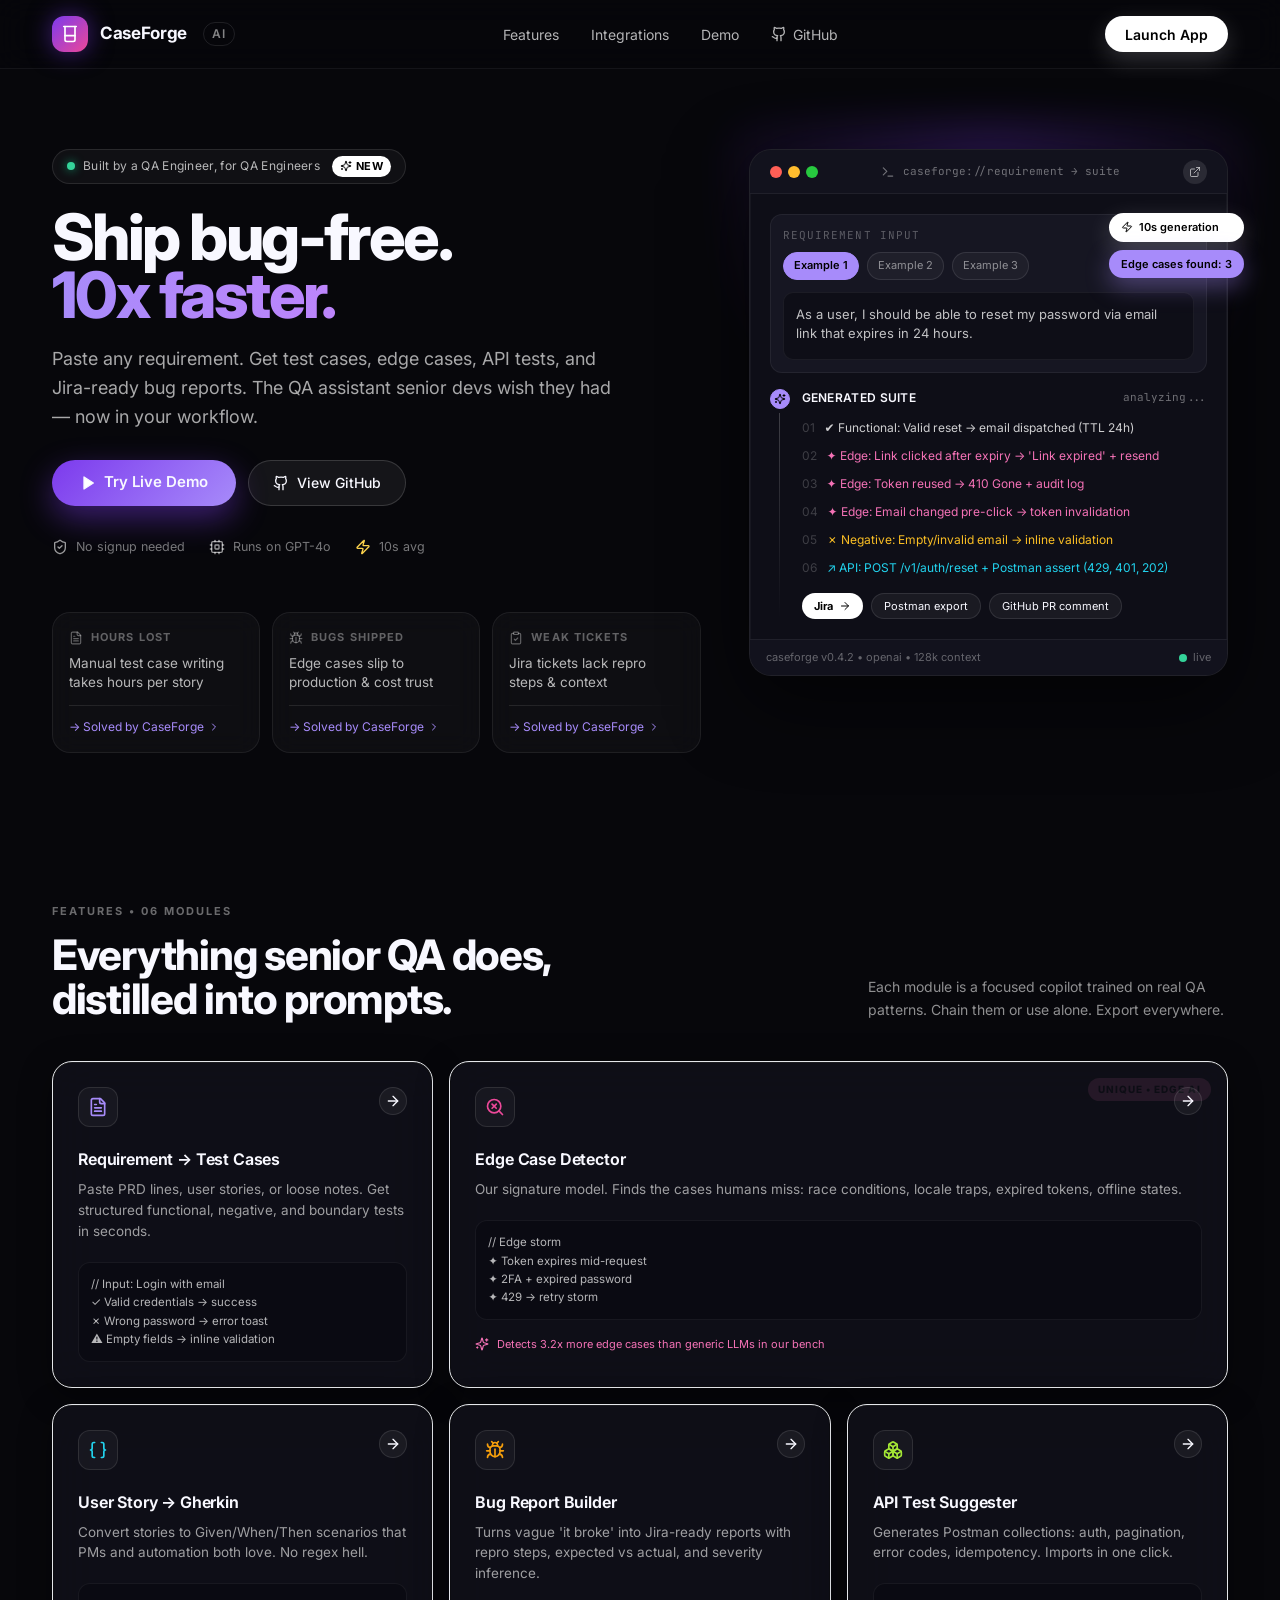
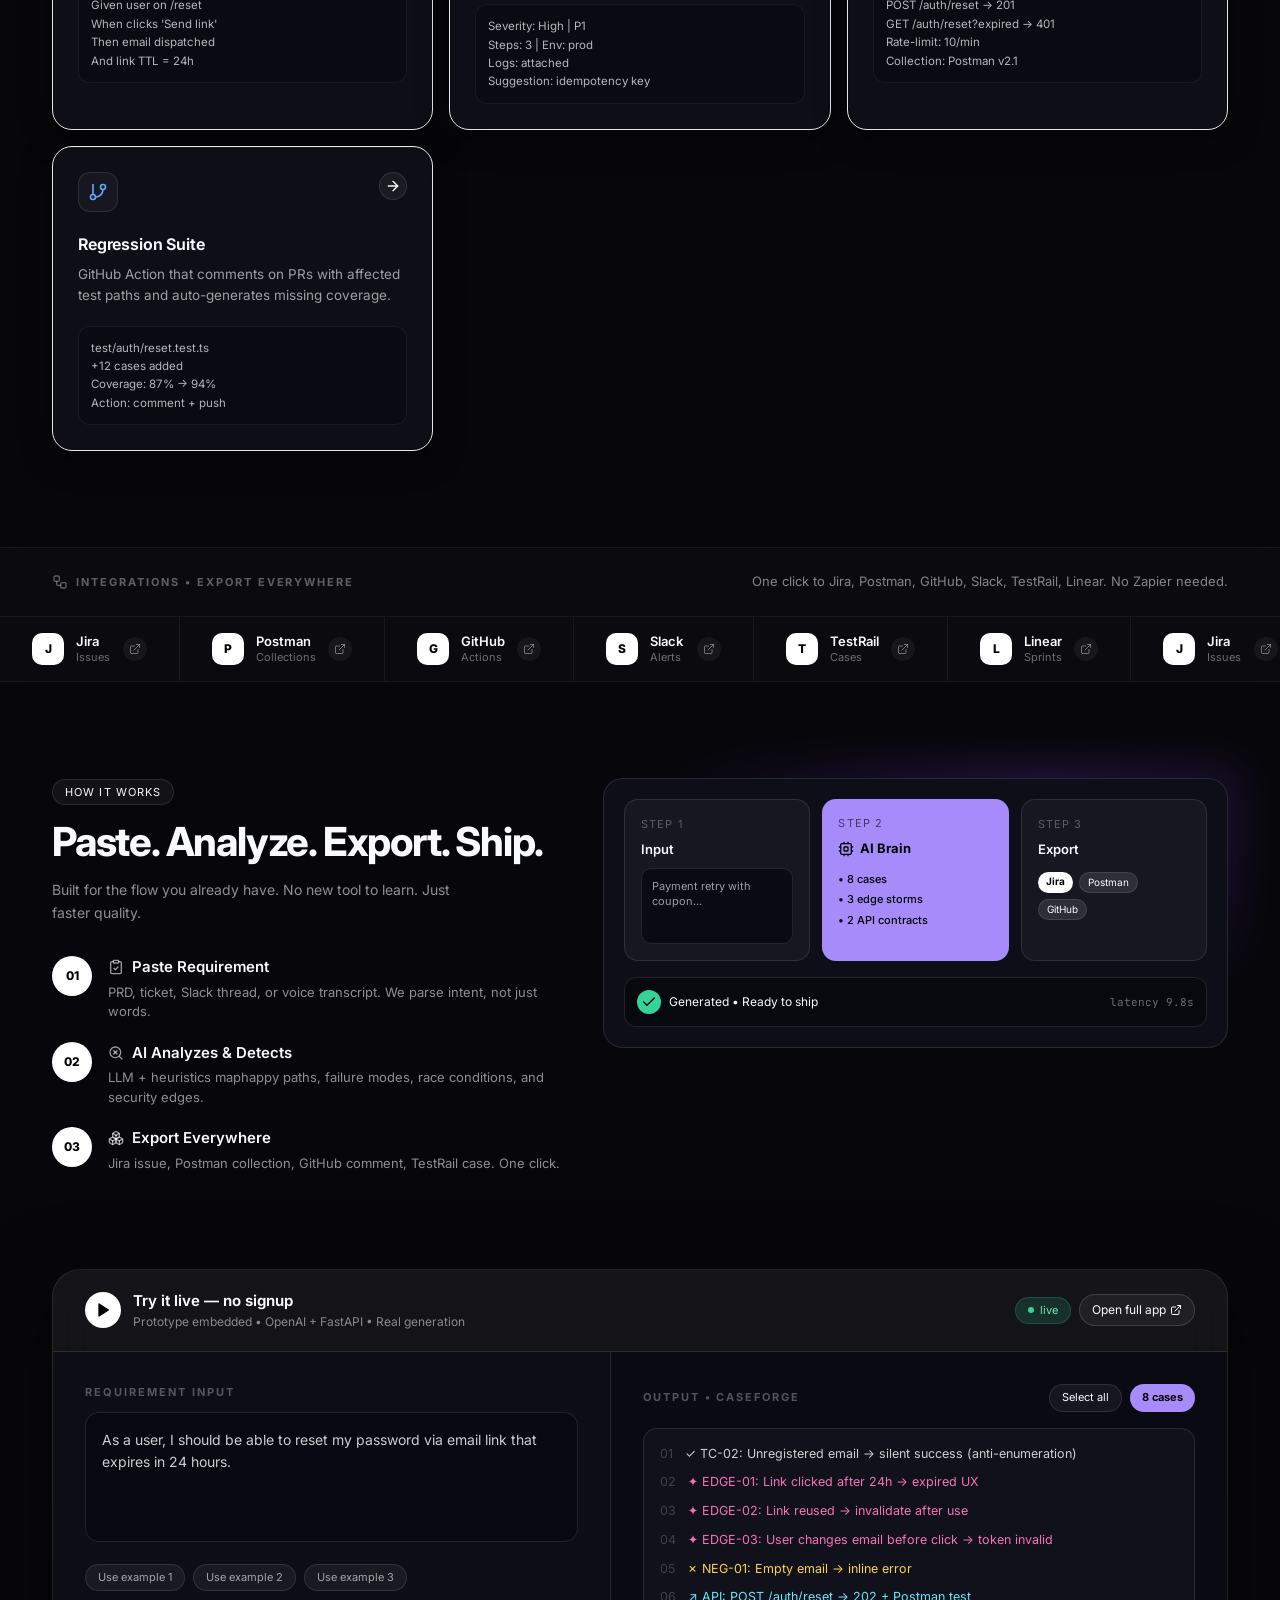
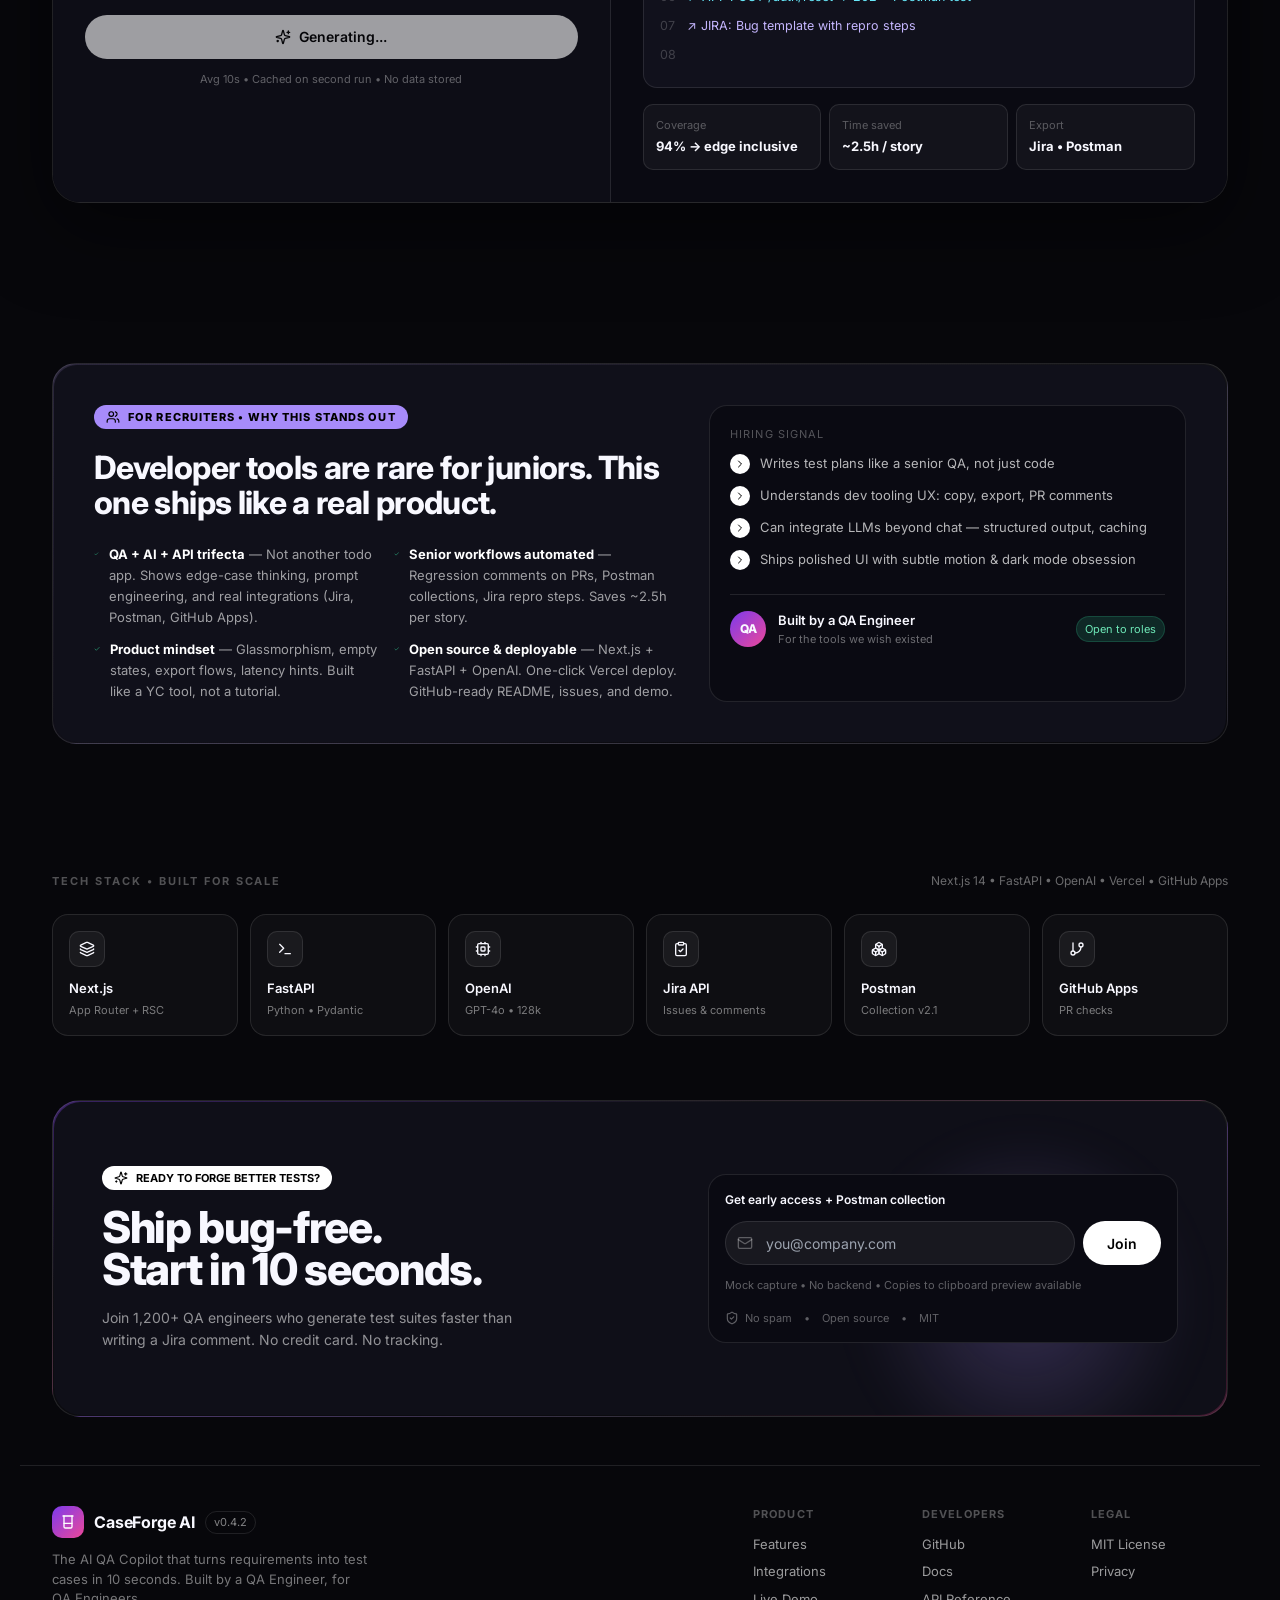
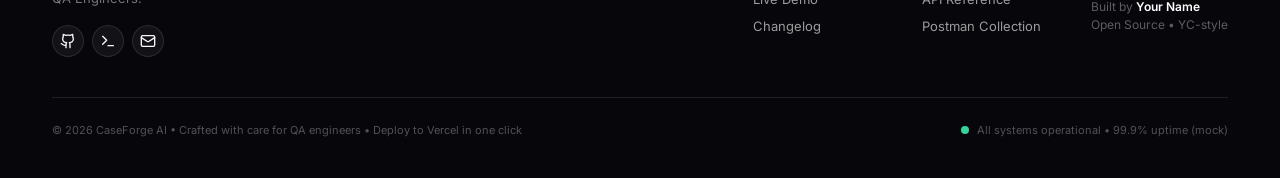
==== frontend/landing/index.html @ c3d3cfff "CaseForge AI - full stack working locally" ====
<!DOCTYPE html>
<!-- saved from url=(0261)https://cdn.fbsbx.com/v/t65.102178-21/870495762_1438756465108287_2094827616941645820_n.jpg/testforge-landing.html?_nc_ht=cdn.fbsbx.com&_nc_ohc=cMz0ONj7JEEQ7kNvwH9lwf7&sdl=0&ccb=14-4&oh=00_AQNnoa9O1Ln6zS4uLPph9Hv1QgAN4u36K01lztaHKHXzfA&oe=6B06C286&_nc_sid=4ee932 -->
<html lang="en">

<head>
  <meta http-equiv="Content-Type" content="text/html; charset=UTF-8">
  <style>
    body {
      transition: opacity ease-in 0.2s;
    }

    body[unresolved] {
      opacity: 0;
      display: block;
      overflow: hidden;
      position: relative;
    }
  </style>

  <meta name="viewport" content="width=device-width, initial-scale=1">
  <title>QA Engineer</title>
  <style>
    @import url("https://fonts.googleapis.com/css2?family=Inter:wght@300;400;500;600;700;800&family=JetBrains+Mono:wght@400;500;600&display=swap");

    *,
    :after,
    :before {
      --tw-border-spacing-x: 0;
      --tw-border-spacing-y: 0;
      --tw-translate-x: 0;
      --tw-translate-y: 0;
      --tw-rotate: 0;
      --tw-skew-x: 0;
      --tw-skew-y: 0;
      --tw-scale-x: 1;
      --tw-scale-y: 1;
      --tw-pan-x: ;
      --tw-pan-y: ;
      --tw-pinch-zoom: ;
      --tw-scroll-snap-strictness: proximity;
      --tw-gradient-from-position: ;
      --tw-gradient-via-position: ;
      --tw-gradient-to-position: ;
      --tw-ordinal: ;
      --tw-slashed-zero: ;
      --tw-numeric-figure: ;
      --tw-numeric-spacing: ;
      --tw-numeric-fraction: ;
      --tw-ring-inset: ;
      --tw-ring-offset-width: 0px;
      --tw-ring-offset-color: #fff;
      --tw-ring-color: rgba(59, 130, 246, .5);
      --tw-ring-offset-shadow: 0 0 #0000;
      --tw-ring-shadow: 0 0 #0000;
      --tw-shadow: 0 0 #0000;
      --tw-shadow-colored: 0 0 #0000;
      --tw-blur: ;
      --tw-brightness: ;
      --tw-contrast: ;
      --tw-grayscale: ;
      --tw-hue-rotate: ;
      --tw-invert: ;
      --tw-saturate: ;
      --tw-sepia: ;
      --tw-drop-shadow: ;
      --tw-backdrop-blur: ;
      --tw-backdrop-brightness: ;
      --tw-backdrop-contrast: ;
      --tw-backdrop-grayscale: ;
      --tw-backdrop-hue-rotate: ;
      --tw-backdrop-invert: ;
      --tw-backdrop-opacity: ;
      --tw-backdrop-saturate: ;
      --tw-backdrop-sepia: ;
      --tw-contain-size: ;
      --tw-contain-layout: ;
      --tw-contain-paint: ;
      --tw-contain-style:
    }

    ::backdrop {
      --tw-border-spacing-x: 0;
      --tw-border-spacing-y: 0;
      --tw-translate-x: 0;
      --tw-translate-y: 0;
      --tw-rotate: 0;
      --tw-skew-x: 0;
      --tw-skew-y: 0;
      --tw-scale-x: 1;
      --tw-scale-y: 1;
      --tw-pan-x: ;
      --tw-pan-y: ;
      --tw-pinch-zoom: ;
      --tw-scroll-snap-strictness: proximity;
      --tw-gradient-from-position: ;
      --tw-gradient-via-position: ;
      --tw-gradient-to-position: ;
      --tw-ordinal: ;
      --tw-slashed-zero: ;
      --tw-numeric-figure: ;
      --tw-numeric-spacing: ;
      --tw-numeric-fraction: ;
      --tw-ring-inset: ;
      --tw-ring-offset-width: 0px;
      --tw-ring-offset-color: #fff;
      --tw-ring-color: rgba(59, 130, 246, .5);
      --tw-ring-offset-shadow: 0 0 #0000;
      --tw-ring-shadow: 0 0 #0000;
      --tw-shadow: 0 0 #0000;
      --tw-shadow-colored: 0 0 #0000;
      --tw-blur: ;
      --tw-brightness: ;
      --tw-contrast: ;
      --tw-grayscale: ;
      --tw-hue-rotate: ;
      --tw-invert: ;
      --tw-saturate: ;
      --tw-sepia: ;
      --tw-drop-shadow: ;
      --tw-backdrop-blur: ;
      --tw-backdrop-brightness: ;
      --tw-backdrop-contrast: ;
      --tw-backdrop-grayscale: ;
      --tw-backdrop-hue-rotate: ;
      --tw-backdrop-invert: ;
      --tw-backdrop-opacity: ;
      --tw-backdrop-saturate: ;
      --tw-backdrop-sepia: ;
      --tw-contain-size: ;
      --tw-contain-layout: ;
      --tw-contain-paint: ;
      --tw-contain-style:
    }

    /*! tailwindcss v3.4.18 | MIT License | https://tailwindcss.com*/
    *,
    :after,
    :before {
      box-sizing: border-box;
      border: 0 solid #e5e7eb
    }

    :after,
    :before {
      --tw-content: ""
    }

    :host,
    html {
      line-height: 1.5;
      -webkit-text-size-adjust: 100%;
      -moz-tab-size: 4;
      -o-tab-size: 4;
      tab-size: 4;
      font-family: ui-sans-serif, system-ui, sans-serif, Apple Color Emoji, Segoe UI Emoji, Segoe UI Symbol, Noto Color Emoji;
      font-feature-settings: normal;
      font-variation-settings: normal;
      -webkit-tap-highlight-color: transparent
    }

    body {
      margin: 0;
      line-height: inherit
    }

    hr {
      height: 0;
      color: inherit;
      border-top-width: 1px
    }

    abbr:where([title]) {
      -webkit-text-decoration: underline dotted;
      text-decoration: underline dotted
    }

    h1,
    h2,
    h3,
    h4,
    h5,
    h6 {
      font-size: inherit;
      font-weight: inherit
    }

    a {
      color: inherit;
      text-decoration: inherit
    }

    b,
    strong {
      font-weight: bolder
    }

    code,
    kbd,
    pre,
    samp {
      font-family: ui-monospace, SFMono-Regular, Menlo, Monaco, Consolas, Liberation Mono, Courier New, monospace;
      font-feature-settings: normal;
      font-variation-settings: normal;
      font-size: 1em
    }

    small {
      font-size: 80%
    }

    sub,
    sup {
      font-size: 75%;
      line-height: 0;
      position: relative;
      vertical-align: baseline
    }

    sub {
      bottom: -.25em
    }

    sup {
      top: -.5em
    }

    table {
      text-indent: 0;
      border-color: inherit;
      border-collapse: collapse
    }

    button,
    input,
    optgroup,
    select,
    textarea {
      font-family: inherit;
      font-feature-settings: inherit;
      font-variation-settings: inherit;
      font-size: 100%;
      font-weight: inherit;
      line-height: inherit;
      letter-spacing: inherit;
      color: inherit;
      margin: 0;
      padding: 0
    }

    button,
    select {
      text-transform: none
    }

    button,
    input:where([type=button]),
    input:where([type=reset]),
    input:where([type=submit]) {
      -webkit-appearance: button;
      background-color: transparent;
      background-image: none
    }

    :-moz-focusring {
      outline: auto
    }

    :-moz-ui-invalid {
      box-shadow: none
    }

    progress {
      vertical-align: baseline
    }

    ::-webkit-inner-spin-button,
    ::-webkit-outer-spin-button {
      height: auto
    }

    [type=search] {
      -webkit-appearance: textfield;
      outline-offset: -2px
    }

    ::-webkit-search-decoration {
      -webkit-appearance: none
    }

    ::-webkit-file-upload-button {
      -webkit-appearance: button;
      font: inherit
    }

    summary {
      display: list-item
    }

    blockquote,
    dd,
    dl,
    figure,
    h1,
    h2,
    h3,
    h4,
    h5,
    h6,
    hr,
    p,
    pre {
      margin: 0
    }

    fieldset {
      margin: 0
    }

    fieldset,
    legend {
      padding: 0
    }

    menu,
    ol,
    ul {
      list-style: none;
      margin: 0;
      padding: 0
    }

    dialog {
      padding: 0
    }

    textarea {
      resize: vertical
    }

    input::-moz-placeholder,
    textarea::-moz-placeholder {
      opacity: 1;
      color: #9ca3af
    }

    input::placeholder,
    textarea::placeholder {
      opacity: 1;
      color: #9ca3af
    }

    [role=button],
    button {
      cursor: pointer
    }

    :disabled {
      cursor: default
    }

    audio,
    canvas,
    embed,
    iframe,
    img,
    object,
    svg,
    video {
      display: block;
      vertical-align: middle
    }

    img,
    video {
      max-width: 100%;
      height: auto
    }

    [hidden]:where(:not([hidden=until-found])) {
      display: none
    }

    .pointer-events-none {
      pointer-events: none
    }

    .fixed {
      position: fixed
    }

    .absolute {
      position: absolute
    }

    .relative {
      position: relative
    }

    .sticky {
      position: sticky
    }

    .-inset-4 {
      inset: -1rem
    }

    .-inset-6 {
      inset: -1.5rem
    }

    .inset-0 {
      inset: 0
    }

    .-right-4 {
      right: -1rem
    }

    .left-1\/2 {
      left: 50%
    }

    .left-3 {
      left: .75rem
    }

    .right-0 {
      right: 0
    }

    .right-4 {
      right: 1rem
    }

    .top-0 {
      top: 0
    }

    .top-1\/2 {
      top: 50%
    }

    .top-16 {
      top: 4rem
    }

    .top-4 {
      top: 1rem
    }

    .top-\[-200px\] {
      top: -200px
    }

    .-z-10 {
      z-index: -10
    }

    .z-50 {
      z-index: 50
    }

    .mx-auto {
      margin-left: auto;
      margin-right: auto
    }

    .ml-1 {
      margin-left: .25rem
    }

    .ml-auto {
      margin-left: auto
    }

    .mt-0\.5 {
      margin-top: .125rem
    }

    .mt-1 {
      margin-top: .25rem
    }

    .mt-10 {
      margin-top: 2.5rem
    }

    .mt-14 {
      margin-top: 3.5rem
    }

    .mt-2 {
      margin-top: .5rem
    }

    .mt-3 {
      margin-top: .75rem
    }

    .mt-4 {
      margin-top: 1rem
    }

    .mt-5 {
      margin-top: 1.25rem
    }

    .mt-6 {
      margin-top: 1.5rem
    }

    .mt-7 {
      margin-top: 1.75rem
    }

    .mt-8 {
      margin-top: 2rem
    }

    .block {
      display: block
    }

    .inline {
      display: inline
    }

    .flex {
      display: flex
    }

    .inline-flex {
      display: inline-flex
    }

    .grid {
      display: grid
    }

    .hidden {
      display: none
    }

    .h-1\.5 {
      height: .375rem
    }

    .h-10 {
      height: 2.5rem
    }

    .h-11 {
      height: 2.75rem
    }

    .h-2 {
      height: .5rem
    }

    .h-3 {
      height: .75rem
    }

    .h-3\.5 {
      height: .875rem
    }

    .h-4 {
      height: 1rem
    }

    .h-5 {
      height: 1.25rem
    }

    .h-6 {
      height: 1.5rem
    }

    .h-7 {
      height: 1.75rem
    }

    .h-8 {
      height: 2rem
    }

    .h-9 {
      height: 2.25rem
    }

    .h-\[1px\] {
      height: 1px
    }

    .h-\[36px\] {
      height: 36px
    }

    .h-\[400px\] {
      height: 400px
    }

    .h-\[44px\] {
      height: 44px
    }

    .h-\[46px\] {
      height: 46px
    }

    .h-\[68px\] {
      height: 68px
    }

    .h-\[720px\] {
      height: 720px
    }

    .h-\[76px\] {
      height: 76px
    }

    .h-full {
      height: 100%
    }

    .min-h-\[130px\] {
      min-height: 130px
    }

    .min-h-\[260px\] {
      min-height: 260px
    }

    .min-h-\[68px\] {
      min-height: 68px
    }

    .min-h-screen {
      min-height: 100vh
    }

    .w-1\.5 {
      width: .375rem
    }

    .w-10 {
      width: 2.5rem
    }

    .w-2 {
      width: .5rem
    }

    .w-3 {
      width: .75rem
    }

    .w-3\.5 {
      width: .875rem
    }

    .w-4 {
      width: 1rem
    }

    .w-5 {
      width: 1.25rem
    }

    .w-6 {
      width: 1.5rem
    }

    .w-7 {
      width: 1.75rem
    }

    .w-8 {
      width: 2rem
    }

    .w-9 {
      width: 2.25rem
    }

    .w-\[1200px\] {
      width: 1200px
    }

    .w-\[1px\] {
      width: 1px
    }

    .w-\[400px\] {
      width: 400px
    }

    .w-full {
      width: 100%
    }

    .w-max {
      width: -moz-max-content;
      width: max-content
    }

    .min-w-\[180px\] {
      min-width: 180px
    }

    .max-w-\[1240px\] {
      max-width: 1240px
    }

    .max-w-\[320px\] {
      max-width: 320px
    }

    .max-w-\[360px\] {
      max-width: 360px
    }

    .max-w-\[420px\] {
      max-width: 420px
    }

    .max-w-\[560px\] {
      max-width: 560px
    }

    .flex-1 {
      flex: 1 1 0%
    }

    .shrink-0 {
      flex-shrink: 0
    }

    .-translate-x-1\/2 {
      --tw-translate-x: -50%
    }

    .-translate-x-1\/2,
    .-translate-y-1\/2 {
      transform: translate(var(--tw-translate-x), var(--tw-translate-y)) rotate(var(--tw-rotate)) skewX(var(--tw-skew-x)) skewY(var(--tw-skew-y)) scaleX(var(--tw-scale-x)) scaleY(var(--tw-scale-y))
    }

    .-translate-y-1\/2 {
      --tw-translate-y: -50%
    }

    .translate-x-0 {
      --tw-translate-x: 0px
    }

    .translate-x-0,
    .translate-x-2 {
      transform: translate(var(--tw-translate-x), var(--tw-translate-y)) rotate(var(--tw-rotate)) skewX(var(--tw-skew-x)) skewY(var(--tw-skew-y)) scaleX(var(--tw-scale-x)) scaleY(var(--tw-scale-y))
    }

    .translate-x-2 {
      --tw-translate-x: 0.5rem
    }

    .transform {
      transform: translate(var(--tw-translate-x), var(--tw-translate-y)) rotate(var(--tw-rotate)) skewX(var(--tw-skew-x)) skewY(var(--tw-skew-y)) scaleX(var(--tw-scale-x)) scaleY(var(--tw-scale-y))
    }

    .animate-\[fadeIn_0\.3s_ease\] {
      animation: fadeIn .3s ease
    }

    .animate-\[marquee_26s_linear_infinite\] {
      animation: marquee 26s linear infinite
    }

    @keyframes pulse {
      50% {
        opacity: .5
      }
    }

    .animate-pulse {
      animation: pulse 2s cubic-bezier(.4, 0, .6, 1) infinite
    }

    @keyframes spin {
      to {
        transform: rotate(1turn)
      }
    }

    .animate-spin {
      animation: spin 1s linear infinite
    }

    .resize-none {
      resize: none
    }

    .grid-cols-2 {
      grid-template-columns: repeat(2, minmax(0, 1fr))
    }

    .grid-cols-3 {
      grid-template-columns: repeat(3, minmax(0, 1fr))
    }

    .grid-cols-\[20px_1fr\] {
      grid-template-columns: 20px 1fr
    }

    .flex-col {
      flex-direction: column
    }

    .flex-wrap {
      flex-wrap: wrap
    }

    .place-items-center {
      place-items: center
    }

    .items-start {
      align-items: flex-start
    }

    .items-end {
      align-items: flex-end
    }

    .items-center {
      align-items: center
    }

    .justify-center {
      justify-content: center
    }

    .justify-between {
      justify-content: space-between
    }

    .gap-0 {
      gap: 0
    }

    .gap-1 {
      gap: .25rem
    }

    .gap-1\.5 {
      gap: .375rem
    }

    .gap-10 {
      gap: 2.5rem
    }

    .gap-2 {
      gap: .5rem
    }

    .gap-2\.5 {
      gap: .625rem
    }

    .gap-3 {
      gap: .75rem
    }

    .gap-4 {
      gap: 1rem
    }

    .gap-6 {
      gap: 1.5rem
    }

    .gap-8 {
      gap: 2rem
    }

    .space-y-1>:not([hidden])~:not([hidden]) {
      --tw-space-y-reverse: 0;
      margin-top: calc(.25rem*(1 - var(--tw-space-y-reverse)));
      margin-bottom: calc(.25rem*var(--tw-space-y-reverse))
    }

    .space-y-2>:not([hidden])~:not([hidden]) {
      --tw-space-y-reverse: 0;
      margin-top: calc(.5rem*(1 - var(--tw-space-y-reverse)));
      margin-bottom: calc(.5rem*var(--tw-space-y-reverse))
    }

    .space-y-2\.5>:not([hidden])~:not([hidden]) {
      --tw-space-y-reverse: 0;
      margin-top: calc(.625rem*(1 - var(--tw-space-y-reverse)));
      margin-bottom: calc(.625rem*var(--tw-space-y-reverse))
    }

    .space-y-3>:not([hidden])~:not([hidden]) {
      --tw-space-y-reverse: 0;
      margin-top: calc(.75rem*(1 - var(--tw-space-y-reverse)));
      margin-bottom: calc(.75rem*var(--tw-space-y-reverse))
    }

    .space-y-5>:not([hidden])~:not([hidden]) {
      --tw-space-y-reverse: 0;
      margin-top: calc(1.25rem*(1 - var(--tw-space-y-reverse)));
      margin-bottom: calc(1.25rem*var(--tw-space-y-reverse))
    }

    .overflow-hidden {
      overflow: hidden
    }

    .overflow-x-clip {
      overflow-x: clip
    }

    .truncate {
      overflow: hidden;
      text-overflow: ellipsis;
      white-space: nowrap
    }

    .rounded-\[10px\] {
      border-radius: 10px
    }

    .rounded-\[12px\] {
      border-radius: 12px
    }

    .rounded-\[14px\] {
      border-radius: 14px
    }

    .rounded-\[16px\] {
      border-radius: 16px
    }

    .rounded-\[18px\] {
      border-radius: 18px
    }

    .rounded-\[19px\] {
      border-radius: 19px
    }

    .rounded-\[20px\] {
      border-radius: 20px
    }

    .rounded-\[22px\] {
      border-radius: 22px
    }

    .rounded-\[23px\] {
      border-radius: 23px
    }

    .rounded-\[24px\] {
      border-radius: 24px
    }

    .rounded-\[27px\] {
      border-radius: 27px
    }

    .rounded-\[28px\] {
      border-radius: 28px
    }

    .rounded-full {
      border-radius: 9999px
    }

    .rounded-xl {
      border-radius: .75rem
    }

    .border {
      border-width: 1px
    }

    .border-y {
      border-top-width: 1px
    }

    .border-b,
    .border-y {
      border-bottom-width: 1px
    }

    .border-r {
      border-right-width: 1px
    }

    .border-t {
      border-top-width: 1px
    }

    .border-\[\#a78bfa\] {
      --tw-border-opacity: 1;
      border-color: rgb(167 139 250/var(--tw-border-opacity, 1))
    }

    .border-\[rgba\(255\2c 255\2c 255\2c 0\.06\)\] {
      border-color: hsla(0, 0%, 100%, .06)
    }

    .border-emerald-400 {
      --tw-border-opacity: 1;
      border-color: rgb(52 211 153/var(--tw-border-opacity, 1))
    }

    .border-emerald-400\/20 {
      border-color: rgba(52, 211, 153, .2)
    }

    .border-white\/10 {
      border-color: hsla(0, 0%, 100%, .1)
    }

    .border-white\/15 {
      border-color: hsla(0, 0%, 100%, .15)
    }

    .border-white\/\[0\.06\] {
      border-color: hsla(0, 0%, 100%, .06)
    }

    .border-white\/\[0\.07\] {
      border-color: hsla(0, 0%, 100%, .07)
    }

    .border-white\/\[0\.08\] {
      border-color: hsla(0, 0%, 100%, .08)
    }

    .bg-\[\#08080f\] {
      --tw-bg-opacity: 1;
      background-color: rgb(8 8 15/var(--tw-bg-opacity, 1))
    }

    .bg-\[\#080810\] {
      --tw-bg-opacity: 1;
      background-color: rgb(8 8 16/var(--tw-bg-opacity, 1))
    }

    .bg-\[\#0a0a12\] {
      --tw-bg-opacity: 1;
      background-color: rgb(10 10 18/var(--tw-bg-opacity, 1))
    }

    .bg-\[\#0b0b12\] {
      --tw-bg-opacity: 1;
      background-color: rgb(11 11 18/var(--tw-bg-opacity, 1))
    }

    .bg-\[\#0d0d16\] {
      --tw-bg-opacity: 1;
      background-color: rgb(13 13 22/var(--tw-bg-opacity, 1))
    }

    .bg-\[\#0e0e17\] {
      --tw-bg-opacity: 1;
      background-color: rgb(14 14 23/var(--tw-bg-opacity, 1))
    }

    .bg-\[\#0e0e18\] {
      --tw-bg-opacity: 1;
      background-color: rgb(14 14 24/var(--tw-bg-opacity, 1))
    }

    .bg-\[\#0f0f18\] {
      --tw-bg-opacity: 1;
      background-color: rgb(15 15 24/var(--tw-bg-opacity, 1))
    }

    .bg-\[\#0f0f18\]\/90 {
      background-color: rgba(15, 15, 24, .9)
    }

    .bg-\[\#10101a\] {
      --tw-bg-opacity: 1;
      background-color: rgb(16 16 26/var(--tw-bg-opacity, 1))
    }

    .bg-\[\#11111c\] {
      --tw-bg-opacity: 1;
      background-color: rgb(17 17 28/var(--tw-bg-opacity, 1))
    }

    .bg-\[\#12121d\] {
      --tw-bg-opacity: 1;
      background-color: rgb(18 18 29/var(--tw-bg-opacity, 1))
    }

    .bg-\[\#161622\] {
      --tw-bg-opacity: 1;
      background-color: rgb(22 22 34/var(--tw-bg-opacity, 1))
    }

    .bg-\[\#27c93f\] {
      --tw-bg-opacity: 1;
      background-color: rgb(39 201 63/var(--tw-bg-opacity, 1))
    }

    .bg-\[\#a78bfa\] {
      --tw-bg-opacity: 1;
      background-color: rgb(167 139 250/var(--tw-bg-opacity, 1))
    }

    .bg-\[\#f472b6\] {
      --tw-bg-opacity: 1;
      background-color: rgb(244 114 182/var(--tw-bg-opacity, 1))
    }

    .bg-\[\#ff5f56\] {
      --tw-bg-opacity: 1;
      background-color: rgb(255 95 86/var(--tw-bg-opacity, 1))
    }

    .bg-\[\#ffbd2e\] {
      --tw-bg-opacity: 1;
      background-color: rgb(255 189 46/var(--tw-bg-opacity, 1))
    }

    .bg-\[rgba\(255\2c 255\2c 255\2c 0\.02\)\] {
      background-color: hsla(0, 0%, 100%, .02)
    }

    .bg-\[rgba\(255\2c 255\2c 255\2c 0\.03\)\] {
      background-color: hsla(0, 0%, 100%, .03)
    }

    .bg-\[rgba\(7\2c 7\2c 11\2c 0\.7\)\] {
      background-color: rgba(7, 7, 11, .7)
    }

    .bg-\[var\(--bg\)\] {
      background-color: var(--bg)
    }

    .bg-emerald-400 {
      --tw-bg-opacity: 1;
      background-color: rgb(52 211 153/var(--tw-bg-opacity, 1))
    }

    .bg-emerald-400\/15 {
      background-color: rgba(52, 211, 153, .15)
    }

    .bg-white {
      --tw-bg-opacity: 1;
      background-color: rgb(255 255 255/var(--tw-bg-opacity, 1))
    }

    .bg-white\/10 {
      background-color: hsla(0, 0%, 100%, .1)
    }

    .bg-white\/5 {
      background-color: hsla(0, 0%, 100%, .05)
    }

    .bg-white\/\[0\.03\] {
      background-color: hsla(0, 0%, 100%, .03)
    }

    .bg-white\/\[0\.04\] {
      background-color: hsla(0, 0%, 100%, .04)
    }

    .bg-white\/\[0\.06\] {
      background-color: hsla(0, 0%, 100%, .06)
    }

    .bg-\[linear-gradient\(135deg\2c \#7c3aed\2c \#a78bfa\)\] {
      background-image: linear-gradient(135deg, #7c3aed, #a78bfa)
    }

    .bg-\[linear-gradient\(135deg\2c \#7c3aed\2c \#ec4899\)\] {
      background-image: linear-gradient(135deg, #7c3aed, #ec4899)
    }

    .bg-\[linear-gradient\(180deg\2c rgba\(255\2c 255\2c 255\2c 0\.06\)\2c rgba\(255\2c 255\2c 255\2c 0\.02\)\)\] {
      background-image: linear-gradient(180deg, hsla(0, 0%, 100%, .06), hsla(0, 0%, 100%, .02))
    }

    .bg-\[linear-gradient\(rgba\(255\2c 255\2c 255\2c 0\.02\)_1px\2c transparent_1px\)\2c linear-gradient\(90deg\2c rgba\(255\2c 255\2c 255\2c 0\.02\)_1px\2c transparent_1px\)\] {
      background-image: linear-gradient(hsla(0, 0%, 100%, .02) 1px, transparent 0), linear-gradient(90deg, hsla(0, 0%, 100%, .02) 1px, transparent 0)
    }

    .bg-\[radial-gradient\(120\%_120\%_at_0\%_0\%\2c rgba\(124\2c 58\2c 237\2c 0\.35\)\2c transparent_50\%\)\2c radial-gradient\(100\%_100\%_at_100\%_100\%\2c rgba\(236\2c 72\2c 153\2c 0\.25\)\2c transparent_50\%\)\2c linear-gradient\(180deg\2c rgba\(255\2c 255\2c 255\2c 0\.06\)\2c rgba\(255\2c 255\2c 255\2c 0\.02\)\)\] {
      background-image: radial-gradient(120% 120% at 0 0, rgba(124, 58, 237, .35), transparent 50%), radial-gradient(100% 100% at 100% 100%, rgba(236, 72, 153, .25), transparent 50%), linear-gradient(180deg, hsla(0, 0%, 100%, .06), hsla(0, 0%, 100%, .02))
    }

    .bg-\[radial-gradient\(120\%_120\%_at_10\%_10\%\2c rgba\(124\2c 58\2c 237\2c 0\.22\)\2c transparent_40\%\)\2c radial-gradient\(100\%_100\%_at_90\%_20\%\2c rgba\(236\2c 72\2c 153\2c 0\.18\)\2c transparent_45\%\)\2c radial-gradient\(120\%_120\%_at_50\%_90\%\2c rgba\(79\2c 70\2c 229\2c 0\.25\)\2c transparent_50\%\)\] {
      background-image: radial-gradient(120% 120% at 10% 10%, rgba(124, 58, 237, .22), transparent 40%), radial-gradient(100% 100% at 90% 20%, rgba(236, 72, 153, .18), transparent 45%), radial-gradient(120% 120% at 50% 90%, rgba(79, 70, 229, .25), transparent 50%)
    }

    .bg-\[radial-gradient\(60\%_60\%_at_50\%_0\%\2c rgba\(124\2c 58\2c 237\2c 0\.3\)\2c transparent\)\] {
      background-image: radial-gradient(60% 60% at 50% 0, rgba(124, 58, 237, .3), transparent)
    }

    .bg-\[radial-gradient\(60\%_60\%_at_50\%_30\%\2c rgba\(167\2c 139\2c 250\2c 0\.28\)\2c transparent_70\%\)\] {
      background-image: radial-gradient(60% 60% at 50% 30%, rgba(167, 139, 250, .28), transparent 70%)
    }

    .bg-\[radial-gradient\(60\%_60\%_at_50\%_50\%\2c rgba\(167\2c 139\2c 250\2c 0\.25\)\2c transparent_70\%\)\] {
      background-image: radial-gradient(60% 60% at 50% 50%, rgba(167, 139, 250, .25), transparent 70%)
    }

    .bg-\[radial-gradient\(60\%_60\%_at_70\%_20\%\2c rgba\(124\2c 58\2c 237\2c 0\.25\)\2c transparent\)\] {
      background-image: radial-gradient(60% 60% at 70% 20%, rgba(124, 58, 237, .25), transparent)
    }

    .bg-\[radial-gradient\(80\%_120\%_at_10\%_10\%\2c rgba\(167\2c 139\2c 250\2c 0\.18\)\2c transparent\)\2c linear-gradient\(180deg\2c rgba\(255\2c 255\2c 255\2c 0\.05\)\2c rgba\(255\2c 255\2c 255\2c 0\.01\)\)\] {
      background-image: radial-gradient(80% 120% at 10% 10%, rgba(167, 139, 250, .18), transparent), linear-gradient(180deg, hsla(0, 0%, 100%, .05), hsla(0, 0%, 100%, .01))
    }

    .bg-gradient-to-b {
      background-image: linear-gradient(to bottom, var(--tw-gradient-stops))
    }

    .bg-gradient-to-r {
      background-image: linear-gradient(to right, var(--tw-gradient-stops))
    }

    .from-\[\#a78bfa\] {
      --tw-gradient-from: #a78bfa var(--tw-gradient-from-position);
      --tw-gradient-to: rgba(167, 139, 250, 0) var(--tw-gradient-to-position);
      --tw-gradient-stops: var(--tw-gradient-from), var(--tw-gradient-to)
    }

    .from-white\/10 {
      --tw-gradient-from: hsla(0, 0%, 100%, .1) var(--tw-gradient-from-position);
      --tw-gradient-to: hsla(0, 0%, 100%, 0) var(--tw-gradient-to-position);
      --tw-gradient-stops: var(--tw-gradient-from), var(--tw-gradient-to)
    }

    .from-white\/20 {
      --tw-gradient-from: hsla(0, 0%, 100%, .2) var(--tw-gradient-from-position);
      --tw-gradient-to: hsla(0, 0%, 100%, 0) var(--tw-gradient-to-position);
      --tw-gradient-stops: var(--tw-gradient-from), var(--tw-gradient-to)
    }

    .via-\[\#c084fc\] {
      --tw-gradient-to: rgba(192, 132, 252, 0) var(--tw-gradient-to-position);
      --tw-gradient-stops: var(--tw-gradient-from), #c084fc var(--tw-gradient-via-position), var(--tw-gradient-to)
    }

    .to-\[\#f472b6\] {
      --tw-gradient-to: #f472b6 var(--tw-gradient-to-position)
    }

    .to-transparent {
      --tw-gradient-to: transparent var(--tw-gradient-to-position)
    }

    .bg-\[size\:32px_32px\] {
      background-size: 32px 32px
    }

    .bg-clip-text {
      -webkit-background-clip: text;
      background-clip: text
    }

    .fill-black {
      fill: #000
    }

    .fill-white {
      fill: #fff
    }

    .p-2\.5 {
      padding: .625rem
    }

    .p-3 {
      padding: .75rem
    }

    .p-4 {
      padding: 1rem
    }

    .p-5 {
      padding: 1.25rem
    }

    .p-6 {
      padding: 1.5rem
    }

    .p-\[1px\] {
      padding: 1px
    }

    .px-2 {
      padding-left: .5rem;
      padding-right: .5rem
    }

    .px-2\.5 {
      padding-left: .625rem;
      padding-right: .625rem
    }

    .px-3 {
      padding-left: .75rem;
      padding-right: .75rem
    }

    .px-3\.5 {
      padding-left: .875rem;
      padding-right: .875rem
    }

    .px-4 {
      padding-left: 1rem;
      padding-right: 1rem
    }

    .px-5 {
      padding-left: 1.25rem;
      padding-right: 1.25rem
    }

    .px-6 {
      padding-left: 1.5rem;
      padding-right: 1.5rem
    }

    .px-7 {
      padding-left: 1.75rem;
      padding-right: 1.75rem
    }

    .px-8 {
      padding-left: 2rem;
      padding-right: 2rem
    }

    .py-0\.5 {
      padding-top: .125rem;
      padding-bottom: .125rem
    }

    .py-1 {
      padding-top: .25rem;
      padding-bottom: .25rem
    }

    .py-1\.5 {
      padding-top: .375rem;
      padding-bottom: .375rem
    }

    .py-10 {
      padding-top: 2.5rem;
      padding-bottom: 2.5rem
    }

    .py-12 {
      padding-top: 3rem;
      padding-bottom: 3rem
    }

    .py-16 {
      padding-top: 4rem;
      padding-bottom: 4rem
    }

    .py-4 {
      padding-top: 1rem;
      padding-bottom: 1rem
    }

    .py-5 {
      padding-top: 1.25rem;
      padding-bottom: 1.25rem
    }

    .py-6 {
      padding-top: 1.5rem;
      padding-bottom: 1.5rem
    }

    .pb-12 {
      padding-bottom: 3rem
    }

    .pb-16 {
      padding-bottom: 4rem
    }

    .pb-8 {
      padding-bottom: 2rem
    }

    .pl-10 {
      padding-left: 2.5rem
    }

    .pr-4 {
      padding-right: 1rem
    }

    .pt-14 {
      padding-top: 3.5rem
    }

    .pt-2 {
      padding-top: .5rem
    }

    .pt-6 {
      padding-top: 1.5rem
    }

    .text-center {
      text-align: center
    }

    .text-\[10px\] {
      font-size: 10px
    }

    .text-\[11\.5px\] {
      font-size: 11.5px
    }

    .text-\[11px\] {
      font-size: 11px
    }

    .text-\[12\.5px\] {
      font-size: 12.5px
    }

    .text-\[12px\] {
      font-size: 12px
    }

    .text-\[13\.5px\] {
      font-size: 13.5px
    }

    .text-\[13px\] {
      font-size: 13px
    }

    .text-\[14px\] {
      font-size: 14px
    }

    .text-\[15px\] {
      font-size: 15px
    }

    .text-\[16px\] {
      font-size: 16px
    }

    .text-\[17px\] {
      font-size: 17px
    }

    .text-\[26px\] {
      font-size: 26px
    }

    .text-\[28px\] {
      font-size: 28px
    }

    .text-\[30px\] {
      font-size: 30px
    }

    .text-\[42px\] {
      font-size: 42px
    }

    .font-\[500\] {
      font-weight: 500
    }

    .font-\[600\] {
      font-weight: 600
    }

    .font-\[650\] {
      font-weight: 650
    }

    .font-\[700\] {
      font-weight: 700
    }

    .font-\[750\] {
      font-weight: 750
    }

    .font-\[800\] {
      font-weight: 800
    }

    .font-semibold {
      font-weight: 600
    }

    .leading-\[0\.92\] {
      line-height: .92
    }

    .leading-\[0\.95\] {
      line-height: .95
    }

    .leading-\[1\.05\] {
      line-height: 1.05
    }

    .leading-\[1\.1\] {
      line-height: 1.1
    }

    .leading-\[1\.45\] {
      line-height: 1.45
    }

    .leading-\[1\.4\] {
      line-height: 1.4
    }

    .leading-\[1\.55\] {
      line-height: 1.55
    }

    .leading-\[1\.5\] {
      line-height: 1.5
    }

    .leading-\[1\.6\] {
      line-height: 1.6
    }

    .leading-none {
      line-height: 1
    }

    .tracking-\[-0\.01em\] {
      letter-spacing: -.01em
    }

    .tracking-\[-0\.02em\] {
      letter-spacing: -.02em
    }

    .tracking-\[-0\.03em\] {
      letter-spacing: -.03em
    }

    .tracking-\[-0\.04em\] {
      letter-spacing: -.04em
    }

    .tracking-\[0\.18em\] {
      letter-spacing: .18em
    }

    .tracking-wide {
      letter-spacing: .025em
    }

    .tracking-widest {
      letter-spacing: .1em
    }

    .text-\[\#22d3ee\] {
      --tw-text-opacity: 1;
      color: rgb(34 211 238/var(--tw-text-opacity, 1))
    }

    .text-\[\#a78bfa\] {
      --tw-text-opacity: 1;
      color: rgb(167 139 250/var(--tw-text-opacity, 1))
    }

    .text-\[\#f472b6\] {
      --tw-text-opacity: 1;
      color: rgb(244 114 182/var(--tw-text-opacity, 1))
    }

    .text-\[\#fbbf24\] {
      --tw-text-opacity: 1;
      color: rgb(251 191 36/var(--tw-text-opacity, 1))
    }

    .text-\[var\(--text\)\] {
      color: var(--text)
    }

    .text-amber-300 {
      --tw-text-opacity: 1;
      color: rgb(252 211 77/var(--tw-text-opacity, 1))
    }

    .text-black {
      --tw-text-opacity: 1;
      color: rgb(0 0 0/var(--tw-text-opacity, 1))
    }

    .text-cyan-300 {
      --tw-text-opacity: 1;
      color: rgb(103 232 249/var(--tw-text-opacity, 1))
    }

    .text-emerald-300 {
      --tw-text-opacity: 1;
      color: rgb(110 231 183/var(--tw-text-opacity, 1))
    }

    .text-emerald-400 {
      --tw-text-opacity: 1;
      color: rgb(52 211 153/var(--tw-text-opacity, 1))
    }

    .text-transparent {
      color: transparent
    }

    .text-violet-300 {
      --tw-text-opacity: 1;
      color: rgb(196 181 253/var(--tw-text-opacity, 1))
    }

    .text-white {
      --tw-text-opacity: 1;
      color: rgb(255 255 255/var(--tw-text-opacity, 1))
    }

    .text-white\/20 {
      color: hsla(0, 0%, 100%, .2)
    }

    .text-white\/30 {
      color: hsla(0, 0%, 100%, .3)
    }

    .text-white\/35 {
      color: hsla(0, 0%, 100%, .35)
    }

    .text-white\/40 {
      color: hsla(0, 0%, 100%, .4)
    }

    .text-white\/45 {
      color: hsla(0, 0%, 100%, .45)
    }

    .text-white\/50 {
      color: hsla(0, 0%, 100%, .5)
    }

    .text-white\/55 {
      color: hsla(0, 0%, 100%, .55)
    }

    .text-white\/60 {
      color: hsla(0, 0%, 100%, .6)
    }

    .text-white\/65 {
      color: hsla(0, 0%, 100%, .65)
    }

    .text-white\/70 {
      color: hsla(0, 0%, 100%, .7)
    }

    .text-white\/75 {
      color: hsla(0, 0%, 100%, .75)
    }

    .text-white\/80 {
      color: hsla(0, 0%, 100%, .8)
    }

    .opacity-100 {
      opacity: 1
    }

    .opacity-20 {
      opacity: .2
    }

    .opacity-60 {
      opacity: .6
    }

    .opacity-\[0\.35\] {
      opacity: .35
    }

    .shadow-\[0_0_10px_rgba\(16\2c 185\2c 129\2c 0\.8\)\] {
      --tw-shadow: 0 0 10px rgba(16, 185, 129, .8);
      --tw-shadow-colored: 0 0 10px var(--tw-shadow-color);
      box-shadow: var(--tw-ring-offset-shadow, 0 0 #0000), var(--tw-ring-shadow, 0 0 #0000), var(--tw-shadow)
    }

    .shadow-\[0_0_24px_rgba\(124\2c 58\2c 237\2c 0\.5\)\] {
      --tw-shadow: 0 0 24px rgba(124, 58, 237, .5);
      --tw-shadow-colored: 0 0 24px var(--tw-shadow-color);
      box-shadow: var(--tw-ring-offset-shadow, 0 0 #0000), var(--tw-ring-shadow, 0 0 #0000), var(--tw-shadow)
    }

    .shadow-\[0_12px_32px_rgba\(124\2c 58\2c 237\2c 0\.45\)\] {
      --tw-shadow: 0 12px 32px rgba(124, 58, 237, .45);
      --tw-shadow-colored: 0 12px 32px var(--tw-shadow-color);
      box-shadow: var(--tw-ring-offset-shadow, 0 0 #0000), var(--tw-ring-shadow, 0 0 #0000), var(--tw-shadow)
    }

    .shadow-\[0_24px_80px_rgba\(0\2c 0\2c 0\2c 0\.5\)\] {
      --tw-shadow: 0 24px 80px rgba(0, 0, 0, .5);
      --tw-shadow-colored: 0 24px 80px var(--tw-shadow-color);
      box-shadow: var(--tw-ring-offset-shadow, 0 0 #0000), var(--tw-ring-shadow, 0 0 #0000), var(--tw-shadow)
    }

    .shadow-\[0_24px_80px_rgba\(0\2c 0\2c 0\2c 0\.6\)\2c 0_0_0_1px_rgba\(255\2c 255\2c 255\2c 0\.04\)_inset\] {
      --tw-shadow: 0 24px 80px rgba(0, 0, 0, .6), 0 0 0 1px hsla(0, 0%, 100%, .04) inset;
      --tw-shadow-colored: 0 24px 80px var(--tw-shadow-color), inset 0 0 0 1px var(--tw-shadow-color);
      box-shadow: var(--tw-ring-offset-shadow, 0 0 #0000), var(--tw-ring-shadow, 0 0 #0000), var(--tw-shadow)
    }

    .shadow-\[0_8px_24px_rgba\(167\2c 139\2c 250\2c 0\.4\)\] {
      --tw-shadow: 0 8px 24px rgba(167, 139, 250, .4);
      --tw-shadow-colored: 0 8px 24px var(--tw-shadow-color);
      box-shadow: var(--tw-ring-offset-shadow, 0 0 #0000), var(--tw-ring-shadow, 0 0 #0000), var(--tw-shadow)
    }

    .shadow-\[0_8px_24px_rgba\(255\2c 255\2c 255\2c 0\.18\)\] {
      --tw-shadow: 0 8px 24px hsla(0, 0%, 100%, .18);
      --tw-shadow-colored: 0 8px 24px var(--tw-shadow-color);
      box-shadow: var(--tw-ring-offset-shadow, 0 0 #0000), var(--tw-ring-shadow, 0 0 #0000), var(--tw-shadow)
    }

    .shadow-\[0_8px_24px_rgba\(255\2c 255\2c 255\2c 0\.2\)\] {
      --tw-shadow: 0 8px 24px hsla(0, 0%, 100%, .2);
      --tw-shadow-colored: 0 8px 24px var(--tw-shadow-color);
      box-shadow: var(--tw-ring-offset-shadow, 0 0 #0000), var(--tw-ring-shadow, 0 0 #0000), var(--tw-shadow)
    }

    .outline-none {
      outline: 2px solid transparent;
      outline-offset: 2px
    }

    .blur-\[18px\] {
      --tw-blur: blur(18px)
    }

    .blur-\[18px\],
    .blur-\[20px\] {
      filter: var(--tw-blur) var(--tw-brightness) var(--tw-contrast) var(--tw-grayscale) var(--tw-hue-rotate) var(--tw-invert) var(--tw-saturate) var(--tw-sepia) var(--tw-drop-shadow)
    }

    .blur-\[20px\] {
      --tw-blur: blur(20px)
    }

    .blur-\[30px\] {
      --tw-blur: blur(30px);
      filter: var(--tw-blur) var(--tw-brightness) var(--tw-contrast) var(--tw-grayscale) var(--tw-hue-rotate) var(--tw-invert) var(--tw-saturate) var(--tw-sepia) var(--tw-drop-shadow)
    }

    .backdrop-blur {
      --tw-backdrop-blur: blur(8px)
    }

    .backdrop-blur,
    .backdrop-blur-\[14px\] {
      backdrop-filter: var(--tw-backdrop-blur) var(--tw-backdrop-brightness) var(--tw-backdrop-contrast) var(--tw-backdrop-grayscale) var(--tw-backdrop-hue-rotate) var(--tw-backdrop-invert) var(--tw-backdrop-opacity) var(--tw-backdrop-saturate) var(--tw-backdrop-sepia)
    }

    .backdrop-blur-\[14px\] {
      --tw-backdrop-blur: blur(14px)
    }

    .backdrop-blur-md {
      --tw-backdrop-blur: blur(12px)
    }

    .backdrop-blur-md,
    .backdrop-blur-xl {
      backdrop-filter: var(--tw-backdrop-blur) var(--tw-backdrop-brightness) var(--tw-backdrop-contrast) var(--tw-backdrop-grayscale) var(--tw-backdrop-hue-rotate) var(--tw-backdrop-invert) var(--tw-backdrop-opacity) var(--tw-backdrop-saturate) var(--tw-backdrop-sepia)
    }

    .backdrop-blur-xl {
      --tw-backdrop-blur: blur(24px)
    }

    .transition {
      transition-property: color, background-color, border-color, text-decoration-color, fill, stroke, opacity, box-shadow, transform, filter, backdrop-filter;
      transition-timing-function: cubic-bezier(.4, 0, .2, 1);
      transition-duration: .15s
    }

    .transition-all {
      transition-property: all;
      transition-timing-function: cubic-bezier(.4, 0, .2, 1);
      transition-duration: .15s
    }

    .duration-500 {
      transition-duration: .5s
    }

    .duration-700 {
      transition-duration: .7s
    }

    :root {
      --bg: #07070b;
      --bg-soft: #0f0f18;
      --surface: hsla(0, 0%, 100%, .04);
      --surface-strong: hsla(0, 0%, 100%, .07);
      --surface-border: hsla(0, 0%, 100%, .08);
      --text: #f8f8ff;
      --text-muted: #9aa0b2;
      --text-faint: #636a7d;
      --violet: #7c3aed;
      --violet-2: #a78bfa;
      --indigo: #4f46e5;
      --pink: #ec4899;
      --lime: #a3e635;
      --card-shadow: 0 8px 32px rgba(0, 0, 0, .4), inset 0 1px 0 hsla(0, 0%, 100%, .06)
    }

    * {
      font-family: Inter, system-ui, -apple-system, sans-serif
    }

    .mono {
      font-family: JetBrains Mono, monospace
    }

    html {
      scroll-behavior: smooth
    }

    body {
      background: var(--bg);
      color: var(--text);
      overflow-x: clip
    }

    ::-webkit-scrollbar {
      width: 6px;
      height: 6px
    }

    ::-webkit-scrollbar-thumb {
      background: hsla(0, 0%, 100%, .12);
      border-radius: 999px
    }

    ::-webkit-scrollbar-track {
      background: transparent
    }

    @keyframes marquee {
      0% {
        transform: translateX(0)
      }

      to {
        transform: translateX(-50%)
      }
    }

    @keyframes float {

      0%,
      to {
        transform: translateY(0)
      }

      50% {
        transform: translateY(-8px)
      }
    }

    @keyframes pulse-glow {

      0%,
      to {
        opacity: .6
      }

      50% {
        opacity: 1
      }
    }

    .hover\:translate-y-\[-1px\]:hover {
      --tw-translate-y: -1px;
      transform: translate(var(--tw-translate-x), var(--tw-translate-y)) rotate(var(--tw-rotate)) skewX(var(--tw-skew-x)) skewY(var(--tw-skew-y)) scaleX(var(--tw-scale-x)) scaleY(var(--tw-scale-y))
    }

    .hover\:bg-white:hover {
      --tw-bg-opacity: 1;
      background-color: rgb(255 255 255/var(--tw-bg-opacity, 1))
    }

    .hover\:bg-white\/10:hover {
      background-color: hsla(0, 0%, 100%, .1)
    }

    .hover\:bg-white\/90:hover {
      background-color: hsla(0, 0%, 100%, .9)
    }

    .hover\:bg-white\/\[0\.05\]:hover {
      background-color: hsla(0, 0%, 100%, .05)
    }

    .hover\:bg-white\/\[0\.09\]:hover {
      background-color: hsla(0, 0%, 100%, .09)
    }

    .hover\:text-black:hover {
      --tw-text-opacity: 1;
      color: rgb(0 0 0/var(--tw-text-opacity, 1))
    }

    .hover\:text-white:hover {
      --tw-text-opacity: 1;
      color: rgb(255 255 255/var(--tw-text-opacity, 1))
    }

    .hover\:text-white\/80:hover {
      color: hsla(0, 0%, 100%, .8)
    }

    .hover\:shadow-\[0_16px_40px_rgba\(124\2c 58\2c 237\2c 0\.6\)\]:hover {
      --tw-shadow: 0 16px 40px rgba(124, 58, 237, .6);
      --tw-shadow-colored: 0 16px 40px var(--tw-shadow-color);
      box-shadow: var(--tw-ring-offset-shadow, 0 0 #0000), var(--tw-ring-shadow, 0 0 #0000), var(--tw-shadow)
    }

    .focus\:border-\[\#a78bfa\]\/50:focus {
      border-color: rgba(167, 139, 250, .5)
    }

    .focus\:ring-2:focus {
      --tw-ring-offset-shadow: var(--tw-ring-inset) 0 0 0 var(--tw-ring-offset-width) var(--tw-ring-offset-color);
      --tw-ring-shadow: var(--tw-ring-inset) 0 0 0 calc(2px + var(--tw-ring-offset-width)) var(--tw-ring-color);
      box-shadow: var(--tw-ring-offset-shadow), var(--tw-ring-shadow), var(--tw-shadow, 0 0 #0000)
    }

    .focus\:ring-\[\#a78bfa\]\/20:focus {
      --tw-ring-color: rgba(167, 139, 250, .2)
    }

    .disabled\:opacity-60:disabled {
      opacity: .6
    }

    .group:hover .group-hover\:bg-white {
      --tw-bg-opacity: 1;
      background-color: rgb(255 255 255/var(--tw-bg-opacity, 1))
    }

    .group:hover .group-hover\:text-black {
      --tw-text-opacity: 1;
      color: rgb(0 0 0/var(--tw-text-opacity, 1))
    }

    .group:hover .group-hover\:opacity-100 {
      opacity: 1
    }

    @media (min-width:640px) {
      .sm\:inline {
        display: inline
      }

      .sm\:flex {
        display: flex
      }

      .sm\:inline-flex {
        display: inline-flex
      }

      .sm\:grid-cols-2 {
        grid-template-columns: repeat(2, minmax(0, 1fr))
      }

      .sm\:grid-cols-3 {
        grid-template-columns: repeat(3, minmax(0, 1fr))
      }

      .sm\:p-10 {
        padding: 2.5rem
      }

      .sm\:p-5 {
        padding: 1.25rem
      }

      .sm\:p-6 {
        padding: 1.5rem
      }

      .sm\:p-8 {
        padding: 2rem
      }

      .sm\:px-12 {
        padding-left: 3rem;
        padding-right: 3rem
      }

      .sm\:px-8 {
        padding-left: 2rem;
        padding-right: 2rem
      }

      .sm\:py-16 {
        padding-top: 4rem;
        padding-bottom: 4rem
      }

      .sm\:py-24 {
        padding-top: 6rem
      }

      .sm\:pb-24,
      .sm\:py-24 {
        padding-bottom: 6rem
      }

      .sm\:pt-20 {
        padding-top: 5rem
      }

      .sm\:text-\[18px\] {
        font-size: 18px
      }

      .sm\:text-\[32px\] {
        font-size: 32px
      }

      .sm\:text-\[40px\] {
        font-size: 40px
      }

      .sm\:text-\[42px\] {
        font-size: 42px
      }

      .sm\:text-\[44px\] {
        font-size: 44px
      }

      .sm\:text-\[64px\] {
        font-size: 64px
      }
    }

    @media (min-width:768px) {
      .md\:flex {
        display: flex
      }

      .md\:hidden {
        display: none
      }
    }

    @media (min-width:1024px) {
      .lg\:sticky {
        position: sticky
      }

      .lg\:top-\[96px\] {
        top: 96px
      }

      .lg\:col-span-2 {
        grid-column: span 2/span 2
      }

      .lg\:flex {
        display: flex
      }

      .lg\:grid-cols-3 {
        grid-template-columns: repeat(3, minmax(0, 1fr))
      }

      .lg\:grid-cols-6 {
        grid-template-columns: repeat(6, minmax(0, 1fr))
      }

      .lg\:grid-cols-\[0\.95fr_1\.05fr\] {
        grid-template-columns: .95fr 1.05fr
      }

      .lg\:grid-cols-\[0\.9fr_1\.1fr\] {
        grid-template-columns: .9fr 1.1fr
      }

      .lg\:grid-cols-\[1\.15fr_0\.85fr\] {
        grid-template-columns: 1.15fr .85fr
      }

      .lg\:grid-cols-\[1\.1fr_0\.9fr\] {
        grid-template-columns: 1.1fr .9fr
      }

      .lg\:gap-12 {
        gap: 3rem
      }

      .lg\:border-b-0 {
        border-bottom-width: 0
      }

      .lg\:border-r {
        border-right-width: 1px
      }
    }
  </style>
  <script src="chrome-extension://idnnbdplmphpflfnlkomgpfbpcgelopg/inpage.js" id="xverse-wallet-provider"
    data-is-priority="true"></script>
  <style>
    .f1l1o3bf {
      font-family: Inter, -apple-system, BlinkMacSystemFont, 'Segoe UI', Roboto, Oxygen, Ubuntu, Cantarell, 'Helvetica Neue', sans-serif, Arial;
      font-style: normal;
      font-weight: 400
    }

    .f1l1o3bf button,
    .f1l1o3bf input,
    .f1l1o3bf textarea {
      font-family: inherit
    }
  </style>
</head>

<body data-new-gr-c-s-check-loaded="14.1341.0" data-gr-ext-installed="">
  <div id="root">
    <div class="min-h-screen w-full bg-[var(--bg)] text-[var(--text)] overflow-x-clip relative"
      style="padding-top: var(--safe-area-inset-top); box-sizing: border-box;">
      <div class="pointer-events-none fixed inset-0 -z-10">
        <div
          class="absolute inset-0 bg-[radial-gradient(120%_120%_at_10%_10%,rgba(124,58,237,0.22),transparent_40%),radial-gradient(100%_100%_at_90%_20%,rgba(236,72,153,0.18),transparent_45%),radial-gradient(120%_120%_at_50%_90%,rgba(79,70,229,0.25),transparent_50%)]">
        </div>
        <div
          class="absolute inset-0 bg-[linear-gradient(rgba(255,255,255,0.02)_1px,transparent_1px),linear-gradient(90deg,rgba(255,255,255,0.02)_1px,transparent_1px)] bg-[size:32px_32px] opacity-[0.35]">
        </div>
        <div
          class="absolute top-[-200px] left-1/2 -translate-x-1/2 h-[720px] w-[1200px] rounded-full bg-[radial-gradient(60%_60%_at_50%_30%,rgba(167,139,250,0.28),transparent_70%)] blur-[30px]">
        </div>
      </div>
      <header
        class="sticky top-0 z-50 border-b border-[rgba(255,255,255,0.06)] backdrop-blur-[14px] bg-[rgba(7,7,11,0.7)]"
        style="top: var(--safe-area-inset-top);">
        <div class="mx-auto max-w-[1240px] px-5 sm:px-8 h-[68px] flex items-center justify-between"><a
            href="https://cdn.fbsbx.com/v/t65.102178-21/870495762_1438756465108287_2094827616941645820_n.jpg/testforge-landing.html?_nc_ht=cdn.fbsbx.com&amp;_nc_ohc=cMz0ONj7JEEQ7kNvwH9lwf7&amp;sdl=0&amp;ccb=14-4&amp;oh=00_AQNnoa9O1Ln6zS4uLPph9Hv1QgAN4u36K01lztaHKHXzfA&amp;oe=6B06C286&amp;_nc_sid=4ee932#"
            class="flex items-center gap-3 group"><span
              class="grid place-items-center h-9 w-9 rounded-xl bg-[linear-gradient(135deg,#7c3aed,#ec4899)] shadow-[0_0_24px_rgba(124,58,237,0.5)]"><svg
                xmlns="http://www.w3.org/2000/svg" width="24" height="24" viewBox="0 0 24 24" fill="none"
                stroke="currentColor" stroke-width="2" stroke-linecap="round" stroke-linejoin="round"
                class="lucide lucide-beaker h-5 w-5 text-white">
                <path d="M4.5 3h15"></path>
                <path d="M6 3v16a2 2 0 0 0 2 2h8a2 2 0 0 0 2-2V3"></path>
                <path d="M6 14h12"></path>
              </svg></span><span class="text-[17px] font-[700] tracking-[-0.02em]">CaseForge</span><span
              class="hidden sm:inline text-[12px] font-[600] tracking-widest text-white/50 ml-1 border border-white/10 rounded-full px-2 py-0.5">AI</span></a>
          <nav class="hidden md:flex items-center gap-8 text-[14px] text-white/70"><a
              href="https://cdn.fbsbx.com/v/t65.102178-21/870495762_1438756465108287_2094827616941645820_n.jpg/testforge-landing.html?_nc_ht=cdn.fbsbx.com&amp;_nc_ohc=cMz0ONj7JEEQ7kNvwH9lwf7&amp;sdl=0&amp;ccb=14-4&amp;oh=00_AQNnoa9O1Ln6zS4uLPph9Hv1QgAN4u36K01lztaHKHXzfA&amp;oe=6B06C286&amp;_nc_sid=4ee932#features"
              class="hover:text-white transition">Features</a><a
              href="https://cdn.fbsbx.com/v/t65.102178-21/870495762_1438756465108287_2094827616941645820_n.jpg/testforge-landing.html?_nc_ht=cdn.fbsbx.com&amp;_nc_ohc=cMz0ONj7JEEQ7kNvwH9lwf7&amp;sdl=0&amp;ccb=14-4&amp;oh=00_AQNnoa9O1Ln6zS4uLPph9Hv1QgAN4u36K01lztaHKHXzfA&amp;oe=6B06C286&amp;_nc_sid=4ee932#integrations"
              class="hover:text-white transition">Integrations</a><a
              href="https://cdn.fbsbx.com/v/t65.102178-21/870495762_1438756465108287_2094827616941645820_n.jpg/testforge-landing.html?_nc_ht=cdn.fbsbx.com&amp;_nc_ohc=cMz0ONj7JEEQ7kNvwH9lwf7&amp;sdl=0&amp;ccb=14-4&amp;oh=00_AQNnoa9O1Ln6zS4uLPph9Hv1QgAN4u36K01lztaHKHXzfA&amp;oe=6B06C286&amp;_nc_sid=4ee932#demo"
              class="hover:text-white transition">Demo</a><a href="https://github.com/" target="_blank" rel="noopener"
              class="flex items-center gap-1.5 hover:text-white transition"><svg xmlns="http://www.w3.org/2000/svg"
                width="24" height="24" viewBox="0 0 24 24" fill="none" stroke="currentColor" stroke-width="2"
                stroke-linecap="round" stroke-linejoin="round" class="lucide lucide-github h-4 w-4">
                <path
                  d="M15 22v-4a4.8 4.8 0 0 0-1-3.5c3 0 6-2 6-5.5.08-1.25-.27-2.48-1-3.5.28-1.15.28-2.35 0-3.5 0 0-1 0-3 1.5-2.64-.5-5.36-.5-8 0C6 2 5 2 5 2c-.3 1.15-.3 2.35 0 3.5A5.403 5.403 0 0 0 4 9c0 3.5 3 5.5 6 5.5-.39.49-.68 1.05-.85 1.65-.17.6-.22 1.23-.15 1.85v4">
                </path>
                <path d="M9 18c-4.51 2-5-2-7-2"></path>
              </svg>GitHub</a></nav>
          <div class="flex items-center gap-3"><a
              href="https://cdn.fbsbx.com/v/t65.102178-21/870495762_1438756465108287_2094827616941645820_n.jpg/testforge-landing.html?_nc_ht=cdn.fbsbx.com&amp;_nc_ohc=cMz0ONj7JEEQ7kNvwH9lwf7&amp;sdl=0&amp;ccb=14-4&amp;oh=00_AQNnoa9O1Ln6zS4uLPph9Hv1QgAN4u36K01lztaHKHXzfA&amp;oe=6B06C286&amp;_nc_sid=4ee932#demo"
              class="hidden sm:inline-flex h-9 items-center justify-center rounded-full bg-white text-black px-5 text-[14px] font-[600] hover:bg-white/90 transition shadow-[0_8px_24px_rgba(255,255,255,0.18)]">Launch
              App</a><button
              class="md:hidden h-9 w-9 grid place-items-center rounded-full bg-white/10 border border-white/10"><svg
                xmlns="http://www.w3.org/2000/svg" width="24" height="24" viewBox="0 0 24 24" fill="none"
                stroke="currentColor" stroke-width="2" stroke-linecap="round" stroke-linejoin="round"
                class="lucide lucide-terminal h-4 w-4">
                <polyline points="4 17 10 11 4 5"></polyline>
                <line x1="12" x2="20" y1="19" y2="19"></line>
              </svg></button></div>
        </div>
      </header>
      <section class="mx-auto max-w-[1240px] px-5 sm:px-8 pt-14 sm:pt-20 pb-12">
        <div class="grid lg:grid-cols-[1.15fr_0.85fr] gap-10 lg:gap-12 items-start">
          <div>
            <div
              class="inline-flex items-center gap-2 rounded-full border border-white/10 bg-white/[0.04] px-3.5 py-1.5 text-[12px] tracking-wide">
              <span
                class="h-2 w-2 rounded-full bg-emerald-400 shadow-[0_0_10px_rgba(16,185,129,0.8)] animate-pulse"></span><span
                class="text-white/70">Built by a QA Engineer, for QA Engineers</span><span
                class="hidden sm:inline-flex ml-1 items-center gap-1 text-[11px] bg-white text-black rounded-full px-2 py-0.5 font-[700]"><svg
                  xmlns="http://www.w3.org/2000/svg" width="24" height="24" viewBox="0 0 24 24" fill="none"
                  stroke="currentColor" stroke-width="2" stroke-linecap="round" stroke-linejoin="round"
                  class="lucide lucide-sparkles h-3 w-3">
                  <path
                    d="M9.937 15.5A2 2 0 0 0 8.5 14.063l-6.135-1.582a.5.5 0 0 1 0-.962L8.5 9.936A2 2 0 0 0 9.937 8.5l1.582-6.135a.5.5 0 0 1 .963 0L14.063 8.5A2 2 0 0 0 15.5 9.937l6.135 1.581a.5.5 0 0 1 0 .964L15.5 14.063a2 2 0 0 0-1.437 1.437l-1.582 6.135a.5.5 0 0 1-.963 0z">
                  </path>
                  <path d="M20 3v4"></path>
                  <path d="M22 5h-4"></path>
                  <path d="M4 17v2"></path>
                  <path d="M5 18H3"></path>
                </svg> NEW</span></div>
            <h1 class="mt-6 text-[42px] sm:text-[64px] font-[800] leading-[0.92] tracking-[-0.04em]">Ship bug-free.<span
                class="block bg-gradient-to-r from-[#a78bfa] via-[#c084fc] to-[#f472b6] bg-clip-text text-transparent">10x
                faster.</span></h1>
            <p class="mt-5 text-[17px] sm:text-[18px] leading-[1.6] text-white/65 max-w-[560px]">Paste any requirement.
              Get test cases, edge cases, API tests, and Jira-ready bug reports. The QA assistant senior devs wish they
              had — now in your workflow.</p>
            <div class="mt-7 flex flex-wrap gap-3"><a
                href="https://cdn.fbsbx.com/v/t65.102178-21/870495762_1438756465108287_2094827616941645820_n.jpg/testforge-landing.html?_nc_ht=cdn.fbsbx.com&amp;_nc_ohc=cMz0ONj7JEEQ7kNvwH9lwf7&amp;sdl=0&amp;ccb=14-4&amp;oh=00_AQNnoa9O1Ln6zS4uLPph9Hv1QgAN4u36K01lztaHKHXzfA&amp;oe=6B06C286&amp;_nc_sid=4ee932#demo"
                class="inline-flex h-[46px] items-center gap-2 rounded-full bg-[linear-gradient(135deg,#7c3aed,#a78bfa)] px-7 text-[15px] font-[600] shadow-[0_12px_32px_rgba(124,58,237,0.45)] hover:shadow-[0_16px_40px_rgba(124,58,237,0.6)] hover:translate-y-[-1px] transition-all"><svg
                  xmlns="http://www.w3.org/2000/svg" width="24" height="24" viewBox="0 0 24 24" fill="none"
                  stroke="currentColor" stroke-width="2" stroke-linecap="round" stroke-linejoin="round"
                  class="lucide lucide-play h-4 w-4 fill-white">
                  <polygon points="6 3 20 12 6 21 6 3"></polygon>
                </svg> Try Live Demo</a><a href="https://github.com/" target="_blank" rel="noopener"
                class="inline-flex h-[46px] items-center gap-2 rounded-full border border-white/15 bg-white/[0.06] px-6 text-[14px] font-[500] hover:bg-white/[0.09] transition"><svg
                  xmlns="http://www.w3.org/2000/svg" width="24" height="24" viewBox="0 0 24 24" fill="none"
                  stroke="currentColor" stroke-width="2" stroke-linecap="round" stroke-linejoin="round"
                  class="lucide lucide-github h-4 w-4">
                  <path
                    d="M15 22v-4a4.8 4.8 0 0 0-1-3.5c3 0 6-2 6-5.5.08-1.25-.27-2.48-1-3.5.28-1.15.28-2.35 0-3.5 0 0-1 0-3 1.5-2.64-.5-5.36-.5-8 0C6 2 5 2 5 2c-.3 1.15-.3 2.35 0 3.5A5.403 5.403 0 0 0 4 9c0 3.5 3 5.5 6 5.5-.39.49-.68 1.05-.85 1.65-.17.6-.22 1.23-.15 1.85v4">
                  </path>
                  <path d="M9 18c-4.51 2-5-2-7-2"></path>
                </svg> View GitHub</a></div>
            <div class="mt-8 flex items-center gap-6 text-[12.5px] text-white/45"><span
                class="flex items-center gap-2"><svg xmlns="http://www.w3.org/2000/svg" width="24" height="24"
                  viewBox="0 0 24 24" fill="none" stroke="currentColor" stroke-width="2" stroke-linecap="round"
                  stroke-linejoin="round" class="lucide lucide-shield-check h-4 w-4 text-white/60">
                  <path
                    d="M20 13c0 5-3.5 7.5-7.66 8.95a1 1 0 0 1-.67-.01C7.5 20.5 4 18 4 13V6a1 1 0 0 1 1-1c2 0 4.5-1.2 6.24-2.72a1.17 1.17 0 0 1 1.52 0C14.51 3.81 17 5 19 5a1 1 0 0 1 1 1z">
                  </path>
                  <path d="m9 12 2 2 4-4"></path>
                </svg> No signup needed</span><span class="flex items-center gap-2"><svg
                  xmlns="http://www.w3.org/2000/svg" width="24" height="24" viewBox="0 0 24 24" fill="none"
                  stroke="currentColor" stroke-width="2" stroke-linecap="round" stroke-linejoin="round"
                  class="lucide lucide-cpu h-4 w-4 text-white/60">
                  <rect width="16" height="16" x="4" y="4" rx="2"></rect>
                  <rect width="6" height="6" x="9" y="9" rx="1"></rect>
                  <path d="M15 2v2"></path>
                  <path d="M15 20v2"></path>
                  <path d="M2 15h2"></path>
                  <path d="M2 9h2"></path>
                  <path d="M20 15h2"></path>
                  <path d="M20 9h2"></path>
                  <path d="M9 2v2"></path>
                  <path d="M9 20v2"></path>
                </svg> Runs on GPT-4o</span><span class="hidden sm:flex items-center gap-2"><svg
                  xmlns="http://www.w3.org/2000/svg" width="24" height="24" viewBox="0 0 24 24" fill="none"
                  stroke="currentColor" stroke-width="2" stroke-linecap="round" stroke-linejoin="round"
                  class="lucide lucide-zap h-4 w-4 text-amber-300">
                  <path
                    d="M4 14a1 1 0 0 1-.78-1.63l9.9-10.2a.5.5 0 0 1 .86.46l-1.92 6.02A1 1 0 0 0 13 10h7a1 1 0 0 1 .78 1.63l-9.9 10.2a.5.5 0 0 1-.86-.46l1.92-6.02A1 1 0 0 0 11 14z">
                  </path>
                </svg> 10s avg</span></div>
            <div class="mt-14 grid sm:grid-cols-3 gap-3" data-fade="true"
              style="opacity: 1; transform: translateY(0px); transition: 0.7s cubic-bezier(0.22, 1, 0.36, 1);">
              <div
                class="group rounded-[18px] border border-white/[0.07] bg-[rgba(255,255,255,0.03)] p-4 backdrop-blur-md hover:bg-white/[0.05] transition">
                <div class="flex items-center gap-2 text-[11px] tracking-widest font-[700] text-white/35"><svg
                    xmlns="http://www.w3.org/2000/svg" width="24" height="24" viewBox="0 0 24 24" fill="none"
                    stroke="currentColor" stroke-width="2" stroke-linecap="round" stroke-linejoin="round"
                    class="lucide lucide-file-text h-3.5 w-3.5">
                    <path d="M15 2H6a2 2 0 0 0-2 2v16a2 2 0 0 0 2 2h12a2 2 0 0 0 2-2V7Z"></path>
                    <path d="M14 2v4a2 2 0 0 0 2 2h4"></path>
                    <path d="M10 9H8"></path>
                    <path d="M16 13H8"></path>
                    <path d="M16 17H8"></path>
                  </svg>HOURS LOST</div>
                <div class="mt-2 text-[13.5px] leading-[1.45] text-white/70">Manual test case writing takes hours per
                  story</div>
                <div class="mt-3 h-[1px] w-full bg-gradient-to-r from-white/10 to-transparent"></div>
                <div class="mt-3 text-[12px] text-[#a78bfa] flex items-center gap-1">→ Solved by CaseForge <svg
                    xmlns="http://www.w3.org/2000/svg" width="24" height="24" viewBox="0 0 24 24" fill="none"
                    stroke="currentColor" stroke-width="2" stroke-linecap="round" stroke-linejoin="round"
                    class="lucide lucide-chevron-right h-3 w-3">
                    <path d="m9 18 6-6-6-6"></path>
                  </svg></div>
              </div>
              <div
                class="group rounded-[18px] border border-white/[0.07] bg-[rgba(255,255,255,0.03)] p-4 backdrop-blur-md hover:bg-white/[0.05] transition">
                <div class="flex items-center gap-2 text-[11px] tracking-widest font-[700] text-white/35"><svg
                    xmlns="http://www.w3.org/2000/svg" width="24" height="24" viewBox="0 0 24 24" fill="none"
                    stroke="currentColor" stroke-width="2" stroke-linecap="round" stroke-linejoin="round"
                    class="lucide lucide-bug h-3.5 w-3.5">
                    <path d="m8 2 1.88 1.88"></path>
                    <path d="M14.12 3.88 16 2"></path>
                    <path d="M9 7.13v-1a3.003 3.003 0 1 1 6 0v1"></path>
                    <path d="M12 20c-3.3 0-6-2.7-6-6v-3a4 4 0 0 1 4-4h4a4 4 0 0 1 4 4v3c0 3.3-2.7 6-6 6"></path>
                    <path d="M12 20v-9"></path>
                    <path d="M6.53 9C4.6 8.8 3 7.1 3 5"></path>
                    <path d="M6 13H2"></path>
                    <path d="M3 21c0-2.1 1.7-3.9 3.8-4"></path>
                    <path d="M20.97 5c0 2.1-1.6 3.8-3.5 4"></path>
                    <path d="M22 13h-4"></path>
                    <path d="M17.2 17c2.1.1 3.8 1.9 3.8 4"></path>
                  </svg>BUGS SHIPPED</div>
                <div class="mt-2 text-[13.5px] leading-[1.45] text-white/70">Edge cases slip to production &amp; cost
                  trust</div>
                <div class="mt-3 h-[1px] w-full bg-gradient-to-r from-white/10 to-transparent"></div>
                <div class="mt-3 text-[12px] text-[#a78bfa] flex items-center gap-1">→ Solved by CaseForge <svg
                    xmlns="http://www.w3.org/2000/svg" width="24" height="24" viewBox="0 0 24 24" fill="none"
                    stroke="currentColor" stroke-width="2" stroke-linecap="round" stroke-linejoin="round"
                    class="lucide lucide-chevron-right h-3 w-3">
                    <path d="m9 18 6-6-6-6"></path>
                  </svg></div>
              </div>
              <div
                class="group rounded-[18px] border border-white/[0.07] bg-[rgba(255,255,255,0.03)] p-4 backdrop-blur-md hover:bg-white/[0.05] transition">
                <div class="flex items-center gap-2 text-[11px] tracking-widest font-[700] text-white/35"><svg
                    xmlns="http://www.w3.org/2000/svg" width="24" height="24" viewBox="0 0 24 24" fill="none"
                    stroke="currentColor" stroke-width="2" stroke-linecap="round" stroke-linejoin="round"
                    class="lucide lucide-clipboard-check h-3.5 w-3.5">
                    <rect width="8" height="4" x="8" y="2" rx="1" ry="1"></rect>
                    <path d="M16 4h2a2 2 0 0 1 2 2v14a2 2 0 0 1-2 2H6a2 2 0 0 1-2-2V6a2 2 0 0 1 2-2h2"></path>
                    <path d="m9 14 2 2 4-4"></path>
                  </svg>WEAK TICKETS</div>
                <div class="mt-2 text-[13.5px] leading-[1.45] text-white/70">Jira tickets lack repro steps &amp; context
                </div>
                <div class="mt-3 h-[1px] w-full bg-gradient-to-r from-white/10 to-transparent"></div>
                <div class="mt-3 text-[12px] text-[#a78bfa] flex items-center gap-1">→ Solved by CaseForge <svg
                    xmlns="http://www.w3.org/2000/svg" width="24" height="24" viewBox="0 0 24 24" fill="none"
                    stroke="currentColor" stroke-width="2" stroke-linecap="round" stroke-linejoin="round"
                    class="lucide lucide-chevron-right h-3 w-3">
                    <path d="m9 18 6-6-6-6"></path>
                  </svg></div>
              </div>
            </div>
          </div>
          <div class="relative lg:sticky lg:top-[96px]">
            <div
              class="absolute -inset-6 rounded-[28px] bg-[radial-gradient(60%_60%_at_50%_0%,rgba(124,58,237,0.3),transparent)] blur-[20px]">
            </div>
            <div
              class="relative rounded-[22px] border border-white/[0.08] bg-[#0e0e17] shadow-[0_24px_80px_rgba(0,0,0,0.6),0_0_0_1px_rgba(255,255,255,0.04)_inset] overflow-hidden">
              <div class="flex items-center justify-between px-5 h-[44px] border-b border-white/[0.06] bg-[#12121d]">
                <div class="flex items-center gap-1.5"><span class="h-3 w-3 rounded-full bg-[#ff5f56]"></span><span
                    class="h-3 w-3 rounded-full bg-[#ffbd2e]"></span><span
                    class="h-3 w-3 rounded-full bg-[#27c93f]"></span></div>
                <div class="flex items-center gap-2 text-[11px] text-white/40 mono"><svg
                    xmlns="http://www.w3.org/2000/svg" width="24" height="24" viewBox="0 0 24 24" fill="none"
                    stroke="currentColor" stroke-width="2" stroke-linecap="round" stroke-linejoin="round"
                    class="lucide lucide-terminal h-3.5 w-3.5">
                    <polyline points="4 17 10 11 4 5"></polyline>
                    <line x1="12" x2="20" y1="19" y2="19"></line>
                  </svg> caseforge://requirement → suite</div>
                <div class="h-6 w-6 grid place-items-center rounded-full bg-white/10"><svg
                    xmlns="http://www.w3.org/2000/svg" width="24" height="24" viewBox="0 0 24 24" fill="none"
                    stroke="currentColor" stroke-width="2" stroke-linecap="round" stroke-linejoin="round"
                    class="lucide lucide-external-link h-3 w-3 text-white/60">
                    <path d="M15 3h6v6"></path>
                    <path d="M10 14 21 3"></path>
                    <path d="M18 13v6a2 2 0 0 1-2 2H5a2 2 0 0 1-2-2V8a2 2 0 0 1 2-2h6"></path>
                  </svg></div>
              </div>
              <div class="p-4 sm:p-5">
                <div class="rounded-[12px] bg-[#161622] border border-white/[0.06] p-3">
                  <div class="text-[11px] tracking-widest text-white/30 mono">REQUIREMENT INPUT</div>
                  <div class="mt-2 flex gap-2"><button
                      class="h-7 px-2.5 rounded-full text-[11px] border transition bg-[#a78bfa] text-black border-[#a78bfa] font-[600]">Example
                      1</button><button
                      class="h-7 px-2.5 rounded-full text-[11px] border transition bg-white/[0.04] border-white/10 text-white/50 hover:text-white/80">Example
                      2</button><button
                      class="h-7 px-2.5 rounded-full text-[11px] border transition bg-white/[0.04] border-white/10 text-white/50 hover:text-white/80">Example
                      3</button></div>
                  <div
                    class="mt-3 rounded-[10px] bg-[#0e0e17] border border-white/[0.06] p-3 text-[13px] leading-[1.5] text-white/75 min-h-[68px]">
                    As a user, I should be able to reset my password via email link that expires in 24 hours.</div>
                </div>
                <div class="mt-4 grid grid-cols-[20px_1fr] gap-3">
                  <div class="flex flex-col items-center">
                    <div
                      class="h-5 w-5 rounded-full grid place-items-center border bg-[#a78bfa] border-[#a78bfa] text-black">
                      <svg xmlns="http://www.w3.org/2000/svg" width="24" height="24" viewBox="0 0 24 24" fill="none"
                        stroke="currentColor" stroke-width="2" stroke-linecap="round" stroke-linejoin="round"
                        class="lucide lucide-sparkles h-3 w-3 animate-spin">
                        <path
                          d="M9.937 15.5A2 2 0 0 0 8.5 14.063l-6.135-1.582a.5.5 0 0 1 0-.962L8.5 9.936A2 2 0 0 0 9.937 8.5l1.582-6.135a.5.5 0 0 1 .963 0L14.063 8.5A2 2 0 0 0 15.5 9.937l6.135 1.581a.5.5 0 0 1 0 .964L15.5 14.063a2 2 0 0 0-1.437 1.437l-1.582 6.135a.5.5 0 0 1-.963 0z">
                        </path>
                        <path d="M20 3v4"></path>
                        <path d="M22 5h-4"></path>
                        <path d="M4 17v2"></path>
                        <path d="M5 18H3"></path>
                      </svg></div>
                    <div class="w-[1px] flex-1 mt-1 bg-gradient-to-b from-white/20 to-transparent"></div>
                  </div>
                  <div>
                    <div class="flex items-center justify-between">
                      <div class="text-[12px] font-[600] tracking-wide">GENERATED SUITE</div>
                      <div class="text-[11px] text-white/40 mono">analyzing...</div>
                    </div>
                    <div class="mt-3 space-y-2.5 mono text-[12px]">
                      <div class="flex gap-2.5 transition-all duration-500 opacity-100 translate-x-0"><span
                          class="text-white/20">01</span><span class="text-white/80">✔ Functional: Valid reset → email
                          dispatched (TTL 24h)</span></div>
                      <div class="flex gap-2.5 transition-all duration-500 opacity-100 translate-x-0"><span
                          class="text-white/20">02</span><span class="text-[#f472b6]">✦ Edge: Link clicked after expiry
                          → 'Link expired' + resend</span></div>
                      <div class="flex gap-2.5 transition-all duration-500 opacity-100 translate-x-0"><span
                          class="text-white/20">03</span><span class="text-[#f472b6]">✦ Edge: Token reused → 410 Gone +
                          audit log</span></div>
                      <div class="flex gap-2.5 transition-all duration-500 opacity-100 translate-x-0"><span
                          class="text-white/20">04</span><span class="text-[#f472b6]">✦ Edge: Email changed pre-click →
                          token invalidation</span></div>
                      <div class="flex gap-2.5 transition-all duration-500 opacity-100 translate-x-0"><span
                          class="text-white/20">05</span><span class="text-[#fbbf24]">✗ Negative: Empty/invalid email →
                          inline validation</span></div>
                      <div class="flex gap-2.5 transition-all duration-500 opacity-100 translate-x-0"><span
                          class="text-white/20">06</span><span class="text-[#22d3ee]">↗ API: POST /v1/auth/reset +
                          Postman assert (429, 401, 202)</span></div>
                    </div>
                    <div class="mt-4 flex flex-wrap gap-2"><span
                        class="inline-flex items-center gap-1.5 rounded-full bg-white text-black px-3 py-1 text-[11px] font-[700]">Jira
                        <svg xmlns="http://www.w3.org/2000/svg" width="24" height="24" viewBox="0 0 24 24" fill="none"
                          stroke="currentColor" stroke-width="2" stroke-linecap="round" stroke-linejoin="round"
                          class="lucide lucide-arrow-right h-3 w-3">
                          <path d="M5 12h14"></path>
                          <path d="m12 5 7 7-7 7"></path>
                        </svg></span><span
                        class="inline-flex items-center gap-1.5 rounded-full border border-white/10 bg-white/5 px-3 py-1 text-[11px]">Postman
                        export</span><span
                        class="inline-flex items-center gap-1.5 rounded-full border border-white/10 bg-white/5 px-3 py-1 text-[11px]">GitHub
                        PR comment</span></div>
                  </div>
                </div>
              </div>
              <div
                class="h-[36px] border-t border-white/[0.06] bg-[#12121d] flex items-center justify-between px-4 text-[11px] text-white/35 mono">
                <span>caseforge v0.4.2 • openai • 128k context</span><span class="flex items-center gap-1.5"><span
                    class="h-2 w-2 rounded-full bg-emerald-400"></span>live</span></div>
            </div>
            <div class="absolute -right-4 top-16 hidden lg:flex flex-col gap-2">
              <div
                class="rounded-full bg-white text-black px-3 py-1.5 text-[11px] font-[600] shadow-[0_8px_24px_rgba(255,255,255,0.2)] flex items-center gap-1.5">
                <svg xmlns="http://www.w3.org/2000/svg" width="24" height="24" viewBox="0 0 24 24" fill="none"
                  stroke="currentColor" stroke-width="2" stroke-linecap="round" stroke-linejoin="round"
                  class="lucide lucide-zap h-3 w-3">
                  <path
                    d="M4 14a1 1 0 0 1-.78-1.63l9.9-10.2a.5.5 0 0 1 .86.46l-1.92 6.02A1 1 0 0 0 13 10h7a1 1 0 0 1 .78 1.63l-9.9 10.2a.5.5 0 0 1-.86-.46l1.92-6.02A1 1 0 0 0 11 14z">
                  </path>
                </svg> 10s generation</div>
              <div
                class="rounded-full bg-[#a78bfa] text-black px-3 py-1.5 text-[11px] font-[600] shadow-[0_8px_24px_rgba(167,139,250,0.4)]">
                Edge cases found: 3</div>
            </div>
          </div>
        </div>
      </section>
      <section id="features" class="mx-auto max-w-[1240px] px-5 sm:px-8 py-16 sm:py-24">
        <div class="flex flex-wrap items-end justify-between gap-6">
          <div>
            <div class="inline-flex items-center gap-2 text-[11px] tracking-[0.18em] font-[700] text-white/40">FEATURES
              • 06 MODULES</div>
            <h2 class="mt-3 text-[28px] sm:text-[42px] font-[750] tracking-[-0.03em] leading-[1.05] max-w-[560px]">
              Everything senior QA does, distilled into prompts.</h2>
          </div>
          <p class="max-w-[360px] text-[14px] leading-[1.6] text-white/55">Each module is a focused copilot trained on
            real QA patterns. Chain them or use alone. Export everywhere.</p>
        </div>
        <div class="mt-10 grid sm:grid-cols-2 lg:grid-cols-3 gap-4">
          <div data-fade="true"
            class="group relative rounded-[20px] border bg-[rgba(255,255,255,0.03)] backdrop-blur-xl p-[1px] overflow-hidden "
            style="box-shadow: var(--card-shadow); opacity: 0; transform: translateY(18px); transition: 0.7s cubic-bezier(0.22, 1, 0.36, 1);">
            <div class="absolute inset-0 opacity-60 group-hover:opacity-100 transition duration-700"></div>
            <div class="relative h-full rounded-[19px] bg-[#0f0f18]/90 p-5 sm:p-6 flex flex-col">
              <div class="flex items-start justify-between"><span
                  class="h-10 w-10 rounded-[12px] grid place-items-center border border-white/10 bg-white/[0.04]"
                  style="color: rgb(167, 139, 250);"><svg xmlns="http://www.w3.org/2000/svg" width="24" height="24"
                    viewBox="0 0 24 24" fill="none" stroke="currentColor" stroke-width="2" stroke-linecap="round"
                    stroke-linejoin="round" class="lucide lucide-file-text h-5 w-5">
                    <path d="M15 2H6a2 2 0 0 0-2 2v16a2 2 0 0 0 2 2h12a2 2 0 0 0 2-2V7Z"></path>
                    <path d="M14 2v4a2 2 0 0 0 2 2h4"></path>
                    <path d="M10 9H8"></path>
                    <path d="M16 13H8"></path>
                    <path d="M16 17H8"></path>
                  </svg></span><span
                  class="h-7 w-7 rounded-full bg-white/5 border border-white/10 grid place-items-center group-hover:bg-white group-hover:text-black transition"><svg
                    xmlns="http://www.w3.org/2000/svg" width="24" height="24" viewBox="0 0 24 24" fill="none"
                    stroke="currentColor" stroke-width="2" stroke-linecap="round" stroke-linejoin="round"
                    class="lucide lucide-arrow-right h-4 w-4">
                    <path d="M5 12h14"></path>
                    <path d="m12 5 7 7-7 7"></path>
                  </svg></span></div>
              <h3 class="mt-5 text-[16px] font-[650] tracking-[-0.01em]">Requirement → Test Cases</h3>
              <p class="mt-2 text-[13.5px] leading-[1.55] text-white/60">Paste PRD lines, user stories, or loose notes.
                Get structured functional, negative, and boundary tests in seconds.</p>
              <div
                class="mt-5 rounded-[12px] bg-[#0a0a12] border border-white/[0.06] p-3 mono text-[11.5px] leading-[1.6] text-white/70">
                <div class="truncate">// Input: Login with email</div>
                <div class="truncate">✓ Valid credentials → success</div>
                <div class="truncate">✗ Wrong password → error toast</div>
                <div class="truncate">⚠ Empty fields → inline validation</div>
              </div>
            </div>
          </div>
          <div data-fade="true"
            class="group relative rounded-[20px] border bg-[rgba(255,255,255,0.03)] backdrop-blur-xl p-[1px] overflow-hidden lg:col-span-2"
            style="box-shadow: var(--card-shadow); opacity: 0; transform: translateY(18px); transition: 0.7s cubic-bezier(0.22, 1, 0.36, 1);">
            <div class="absolute inset-0 opacity-60 group-hover:opacity-100 transition duration-700"></div>
            <div
              class="absolute top-4 right-4 rounded-full bg-[#f472b6] text-black text-[10px] font-[800] tracking-widest px-2.5 py-1">
              UNIQUE • EDGE AI</div>
            <div class="relative h-full rounded-[19px] bg-[#0f0f18]/90 p-5 sm:p-6 flex flex-col">
              <div class="flex items-start justify-between"><span
                  class="h-10 w-10 rounded-[12px] grid place-items-center border border-white/10 bg-white/[0.04]"
                  style="color: rgb(236, 72, 153);"><svg xmlns="http://www.w3.org/2000/svg" width="24" height="24"
                    viewBox="0 0 24 24" fill="none" stroke="currentColor" stroke-width="2" stroke-linecap="round"
                    stroke-linejoin="round" class="lucide lucide-search-x h-5 w-5">
                    <path d="m13.5 8.5-5 5"></path>
                    <path d="m8.5 8.5 5 5"></path>
                    <circle cx="11" cy="11" r="8"></circle>
                    <path d="m21 21-4.3-4.3"></path>
                  </svg></span><span
                  class="h-7 w-7 rounded-full bg-white/5 border border-white/10 grid place-items-center group-hover:bg-white group-hover:text-black transition"><svg
                    xmlns="http://www.w3.org/2000/svg" width="24" height="24" viewBox="0 0 24 24" fill="none"
                    stroke="currentColor" stroke-width="2" stroke-linecap="round" stroke-linejoin="round"
                    class="lucide lucide-arrow-right h-4 w-4">
                    <path d="M5 12h14"></path>
                    <path d="m12 5 7 7-7 7"></path>
                  </svg></span></div>
              <h3 class="mt-5 text-[16px] font-[650] tracking-[-0.01em]">Edge Case Detector</h3>
              <p class="mt-2 text-[13.5px] leading-[1.55] text-white/60">Our signature model. Finds the cases humans
                miss: race conditions, locale traps, expired tokens, offline states.</p>
              <div
                class="mt-5 rounded-[12px] bg-[#0a0a12] border border-white/[0.06] p-3 mono text-[11.5px] leading-[1.6] text-white/70">
                <div class="truncate">// Edge storm</div>
                <div class="truncate">✦ Token expires mid-request</div>
                <div class="truncate">✦ 2FA + expired password</div>
                <div class="truncate">✦ 429 → retry storm</div>
              </div>
              <div class="mt-4 flex items-center gap-2 text-[11px] text-[#f472b6]"><svg
                  xmlns="http://www.w3.org/2000/svg" width="24" height="24" viewBox="0 0 24 24" fill="none"
                  stroke="currentColor" stroke-width="2" stroke-linecap="round" stroke-linejoin="round"
                  class="lucide lucide-sparkles h-3.5 w-3.5">
                  <path
                    d="M9.937 15.5A2 2 0 0 0 8.5 14.063l-6.135-1.582a.5.5 0 0 1 0-.962L8.5 9.936A2 2 0 0 0 9.937 8.5l1.582-6.135a.5.5 0 0 1 .963 0L14.063 8.5A2 2 0 0 0 15.5 9.937l6.135 1.581a.5.5 0 0 1 0 .964L15.5 14.063a2 2 0 0 0-1.437 1.437l-1.582 6.135a.5.5 0 0 1-.963 0z">
                  </path>
                  <path d="M20 3v4"></path>
                  <path d="M22 5h-4"></path>
                  <path d="M4 17v2"></path>
                  <path d="M5 18H3"></path>
                </svg>Detects 3.2x more edge cases than generic LLMs in our bench</div>
            </div>
          </div>
          <div data-fade="true"
            class="group relative rounded-[20px] border bg-[rgba(255,255,255,0.03)] backdrop-blur-xl p-[1px] overflow-hidden "
            style="box-shadow: var(--card-shadow); opacity: 0; transform: translateY(18px); transition: 0.7s cubic-bezier(0.22, 1, 0.36, 1);">
            <div class="absolute inset-0 opacity-60 group-hover:opacity-100 transition duration-700"></div>
            <div class="relative h-full rounded-[19px] bg-[#0f0f18]/90 p-5 sm:p-6 flex flex-col">
              <div class="flex items-start justify-between"><span
                  class="h-10 w-10 rounded-[12px] grid place-items-center border border-white/10 bg-white/[0.04]"
                  style="color: rgb(34, 211, 238);"><svg xmlns="http://www.w3.org/2000/svg" width="24" height="24"
                    viewBox="0 0 24 24" fill="none" stroke="currentColor" stroke-width="2" stroke-linecap="round"
                    stroke-linejoin="round" class="lucide lucide-braces h-5 w-5">
                    <path d="M8 3H7a2 2 0 0 0-2 2v5a2 2 0 0 1-2 2 2 2 0 0 1 2 2v5c0 1.1.9 2 2 2h1"></path>
                    <path d="M16 21h1a2 2 0 0 0 2-2v-5c0-1.1.9-2 2-2a2 2 0 0 1-2-2V5a2 2 0 0 0-2-2h-1"></path>
                  </svg></span><span
                  class="h-7 w-7 rounded-full bg-white/5 border border-white/10 grid place-items-center group-hover:bg-white group-hover:text-black transition"><svg
                    xmlns="http://www.w3.org/2000/svg" width="24" height="24" viewBox="0 0 24 24" fill="none"
                    stroke="currentColor" stroke-width="2" stroke-linecap="round" stroke-linejoin="round"
                    class="lucide lucide-arrow-right h-4 w-4">
                    <path d="M5 12h14"></path>
                    <path d="m12 5 7 7-7 7"></path>
                  </svg></span></div>
              <h3 class="mt-5 text-[16px] font-[650] tracking-[-0.01em]">User Story → Gherkin</h3>
              <p class="mt-2 text-[13.5px] leading-[1.55] text-white/60">Convert stories to Given/When/Then scenarios
                that PMs and automation both love. No regex hell.</p>
              <div
                class="mt-5 rounded-[12px] bg-[#0a0a12] border border-white/[0.06] p-3 mono text-[11.5px] leading-[1.6] text-white/70">
                <div class="truncate">Given user on /reset</div>
                <div class="truncate">When clicks 'Send link'</div>
                <div class="truncate">Then email dispatched</div>
                <div class="truncate">And link TTL = 24h</div>
              </div>
            </div>
          </div>
          <div data-fade="true"
            class="group relative rounded-[20px] border bg-[rgba(255,255,255,0.03)] backdrop-blur-xl p-[1px] overflow-hidden "
            style="box-shadow: var(--card-shadow); opacity: 0; transform: translateY(18px); transition: 0.7s cubic-bezier(0.22, 1, 0.36, 1);">
            <div class="absolute inset-0 opacity-60 group-hover:opacity-100 transition duration-700"></div>
            <div class="relative h-full rounded-[19px] bg-[#0f0f18]/90 p-5 sm:p-6 flex flex-col">
              <div class="flex items-start justify-between"><span
                  class="h-10 w-10 rounded-[12px] grid place-items-center border border-white/10 bg-white/[0.04]"
                  style="color: rgb(245, 158, 11);"><svg xmlns="http://www.w3.org/2000/svg" width="24" height="24"
                    viewBox="0 0 24 24" fill="none" stroke="currentColor" stroke-width="2" stroke-linecap="round"
                    stroke-linejoin="round" class="lucide lucide-bug h-5 w-5">
                    <path d="m8 2 1.88 1.88"></path>
                    <path d="M14.12 3.88 16 2"></path>
                    <path d="M9 7.13v-1a3.003 3.003 0 1 1 6 0v1"></path>
                    <path d="M12 20c-3.3 0-6-2.7-6-6v-3a4 4 0 0 1 4-4h4a4 4 0 0 1 4 4v3c0 3.3-2.7 6-6 6"></path>
                    <path d="M12 20v-9"></path>
                    <path d="M6.53 9C4.6 8.8 3 7.1 3 5"></path>
                    <path d="M6 13H2"></path>
                    <path d="M3 21c0-2.1 1.7-3.9 3.8-4"></path>
                    <path d="M20.97 5c0 2.1-1.6 3.8-3.5 4"></path>
                    <path d="M22 13h-4"></path>
                    <path d="M17.2 17c2.1.1 3.8 1.9 3.8 4"></path>
                  </svg></span><span
                  class="h-7 w-7 rounded-full bg-white/5 border border-white/10 grid place-items-center group-hover:bg-white group-hover:text-black transition"><svg
                    xmlns="http://www.w3.org/2000/svg" width="24" height="24" viewBox="0 0 24 24" fill="none"
                    stroke="currentColor" stroke-width="2" stroke-linecap="round" stroke-linejoin="round"
                    class="lucide lucide-arrow-right h-4 w-4">
                    <path d="M5 12h14"></path>
                    <path d="m12 5 7 7-7 7"></path>
                  </svg></span></div>
              <h3 class="mt-5 text-[16px] font-[650] tracking-[-0.01em]">Bug Report Builder</h3>
              <p class="mt-2 text-[13.5px] leading-[1.55] text-white/60">Turns vague 'it broke' into Jira-ready reports
                with repro steps, expected vs actual, and severity inference.</p>
              <div
                class="mt-5 rounded-[12px] bg-[#0a0a12] border border-white/[0.06] p-3 mono text-[11.5px] leading-[1.6] text-white/70">
                <div class="truncate">Severity: High | P1</div>
                <div class="truncate">Steps: 3 | Env: prod</div>
                <div class="truncate">Logs: attached</div>
                <div class="truncate">Suggestion: idempotency key</div>
              </div>
            </div>
          </div>
          <div data-fade="true"
            class="group relative rounded-[20px] border bg-[rgba(255,255,255,0.03)] backdrop-blur-xl p-[1px] overflow-hidden "
            style="box-shadow: var(--card-shadow); opacity: 0; transform: translateY(18px); transition: 0.7s cubic-bezier(0.22, 1, 0.36, 1);">
            <div class="absolute inset-0 opacity-60 group-hover:opacity-100 transition duration-700"></div>
            <div class="relative h-full rounded-[19px] bg-[#0f0f18]/90 p-5 sm:p-6 flex flex-col">
              <div class="flex items-start justify-between"><span
                  class="h-10 w-10 rounded-[12px] grid place-items-center border border-white/10 bg-white/[0.04]"
                  style="color: rgb(163, 230, 53);"><svg xmlns="http://www.w3.org/2000/svg" width="24" height="24"
                    viewBox="0 0 24 24" fill="none" stroke="currentColor" stroke-width="2" stroke-linecap="round"
                    stroke-linejoin="round" class="lucide lucide-boxes h-5 w-5">
                    <path
                      d="M2.97 12.92A2 2 0 0 0 2 14.63v3.24a2 2 0 0 0 .97 1.71l3 1.8a2 2 0 0 0 2.06 0L12 19v-5.5l-5-3-4.03 2.42Z">
                    </path>
                    <path d="m7 16.5-4.74-2.85"></path>
                    <path d="m7 16.5 5-3"></path>
                    <path d="M7 16.5v5.17"></path>
                    <path
                      d="M12 13.5V19l3.97 2.38a2 2 0 0 0 2.06 0l3-1.8a2 2 0 0 0 .97-1.71v-3.24a2 2 0 0 0-.97-1.71L17 10.5l-5 3Z">
                    </path>
                    <path d="m17 16.5-5-3"></path>
                    <path d="m17 16.5 4.74-2.85"></path>
                    <path d="M17 16.5v5.17"></path>
                    <path
                      d="M7.97 4.42A2 2 0 0 0 7 6.13v4.37l5 3 5-3V6.13a2 2 0 0 0-.97-1.71l-3-1.8a2 2 0 0 0-2.06 0l-3 1.8Z">
                    </path>
                    <path d="M12 8 7.26 5.15"></path>
                    <path d="m12 8 4.74-2.85"></path>
                    <path d="M12 13.5V8"></path>
                  </svg></span><span
                  class="h-7 w-7 rounded-full bg-white/5 border border-white/10 grid place-items-center group-hover:bg-white group-hover:text-black transition"><svg
                    xmlns="http://www.w3.org/2000/svg" width="24" height="24" viewBox="0 0 24 24" fill="none"
                    stroke="currentColor" stroke-width="2" stroke-linecap="round" stroke-linejoin="round"
                    class="lucide lucide-arrow-right h-4 w-4">
                    <path d="M5 12h14"></path>
                    <path d="m12 5 7 7-7 7"></path>
                  </svg></span></div>
              <h3 class="mt-5 text-[16px] font-[650] tracking-[-0.01em]">API Test Suggester</h3>
              <p class="mt-2 text-[13.5px] leading-[1.55] text-white/60">Generates Postman collections: auth,
                pagination, error codes, idempotency. Imports in one click.</p>
              <div
                class="mt-5 rounded-[12px] bg-[#0a0a12] border border-white/[0.06] p-3 mono text-[11.5px] leading-[1.6] text-white/70">
                <div class="truncate">POST /auth/reset → 201</div>
                <div class="truncate">GET /auth/reset?expired → 401</div>
                <div class="truncate">Rate-limit: 10/min</div>
                <div class="truncate">Collection: Postman v2.1</div>
              </div>
            </div>
          </div>
          <div data-fade="true"
            class="group relative rounded-[20px] border bg-[rgba(255,255,255,0.03)] backdrop-blur-xl p-[1px] overflow-hidden "
            style="box-shadow: var(--card-shadow); opacity: 0; transform: translateY(18px); transition: 0.7s cubic-bezier(0.22, 1, 0.36, 1);">
            <div class="absolute inset-0 opacity-60 group-hover:opacity-100 transition duration-700"></div>
            <div class="relative h-full rounded-[19px] bg-[#0f0f18]/90 p-5 sm:p-6 flex flex-col">
              <div class="flex items-start justify-between"><span
                  class="h-10 w-10 rounded-[12px] grid place-items-center border border-white/10 bg-white/[0.04]"
                  style="color: rgb(96, 165, 250);"><svg xmlns="http://www.w3.org/2000/svg" width="24" height="24"
                    viewBox="0 0 24 24" fill="none" stroke="currentColor" stroke-width="2" stroke-linecap="round"
                    stroke-linejoin="round" class="lucide lucide-git-branch h-5 w-5">
                    <line x1="6" x2="6" y1="3" y2="15"></line>
                    <circle cx="18" cy="6" r="3"></circle>
                    <circle cx="6" cy="18" r="3"></circle>
                    <path d="M18 9a9 9 0 0 1-9 9"></path>
                  </svg></span><span
                  class="h-7 w-7 rounded-full bg-white/5 border border-white/10 grid place-items-center group-hover:bg-white group-hover:text-black transition"><svg
                    xmlns="http://www.w3.org/2000/svg" width="24" height="24" viewBox="0 0 24 24" fill="none"
                    stroke="currentColor" stroke-width="2" stroke-linecap="round" stroke-linejoin="round"
                    class="lucide lucide-arrow-right h-4 w-4">
                    <path d="M5 12h14"></path>
                    <path d="m12 5 7 7-7 7"></path>
                  </svg></span></div>
              <h3 class="mt-5 text-[16px] font-[650] tracking-[-0.01em]">Regression Suite</h3>
              <p class="mt-2 text-[13.5px] leading-[1.55] text-white/60">GitHub Action that comments on PRs with
                affected test paths and auto-generates missing coverage.</p>
              <div
                class="mt-5 rounded-[12px] bg-[#0a0a12] border border-white/[0.06] p-3 mono text-[11.5px] leading-[1.6] text-white/70">
                <div class="truncate">test/auth/reset.test.ts</div>
                <div class="truncate">+12 cases added</div>
                <div class="truncate">Coverage: 87% → 94%</div>
                <div class="truncate">Action: comment + push</div>
              </div>
            </div>
          </div>
        </div>
      </section>
      <section id="integrations"
        class="relative border-y border-white/[0.06] bg-[rgba(255,255,255,0.02)] backdrop-blur">
        <div class="mx-auto max-w-[1240px] px-5 sm:px-8 py-6 flex flex-wrap items-center justify-between gap-4">
          <div class="text-[11px] tracking-[0.18em] font-[700] text-white/35 flex items-center gap-2"><svg
              xmlns="http://www.w3.org/2000/svg" width="24" height="24" viewBox="0 0 24 24" fill="none"
              stroke="currentColor" stroke-width="2" stroke-linecap="round" stroke-linejoin="round"
              class="lucide lucide-workflow h-4 w-4">
              <rect width="8" height="8" x="3" y="3" rx="2"></rect>
              <path d="M7 11v4a2 2 0 0 0 2 2h4"></path>
              <rect width="8" height="8" x="13" y="13" rx="2"></rect>
            </svg> INTEGRATIONS • EXPORT EVERYWHERE</div>
          <div class="text-[13px] text-white/50">One click to Jira, Postman, GitHub, Slack, TestRail, Linear. No Zapier
            needed.</div>
        </div>
        <div class="overflow-hidden border-t border-white/[0.06]">
          <div class="flex w-max animate-[marquee_26s_linear_infinite]">
            <div class="flex items-center gap-3 px-8 py-4 border-r border-white/[0.06] min-w-[180px] shrink-0">
              <div class="h-8 w-8 rounded-[10px] bg-white text-black grid place-items-center font-[800] text-[12px]">J
              </div>
              <div>
                <div class="text-[13px] font-[600] leading-none">Jira</div>
                <div class="text-[11px] text-white/40 leading-none mt-1">Issues</div>
              </div>
              <div class="ml-auto h-6 w-6 rounded-full bg-white/5 grid place-items-center"><svg
                  xmlns="http://www.w3.org/2000/svg" width="24" height="24" viewBox="0 0 24 24" fill="none"
                  stroke="currentColor" stroke-width="2" stroke-linecap="round" stroke-linejoin="round"
                  class="lucide lucide-external-link h-3 w-3 text-white/40">
                  <path d="M15 3h6v6"></path>
                  <path d="M10 14 21 3"></path>
                  <path d="M18 13v6a2 2 0 0 1-2 2H5a2 2 0 0 1-2-2V8a2 2 0 0 1 2-2h6"></path>
                </svg></div>
            </div>
            <div class="flex items-center gap-3 px-8 py-4 border-r border-white/[0.06] min-w-[180px] shrink-0">
              <div class="h-8 w-8 rounded-[10px] bg-white text-black grid place-items-center font-[800] text-[12px]">P
              </div>
              <div>
                <div class="text-[13px] font-[600] leading-none">Postman</div>
                <div class="text-[11px] text-white/40 leading-none mt-1">Collections</div>
              </div>
              <div class="ml-auto h-6 w-6 rounded-full bg-white/5 grid place-items-center"><svg
                  xmlns="http://www.w3.org/2000/svg" width="24" height="24" viewBox="0 0 24 24" fill="none"
                  stroke="currentColor" stroke-width="2" stroke-linecap="round" stroke-linejoin="round"
                  class="lucide lucide-external-link h-3 w-3 text-white/40">
                  <path d="M15 3h6v6"></path>
                  <path d="M10 14 21 3"></path>
                  <path d="M18 13v6a2 2 0 0 1-2 2H5a2 2 0 0 1-2-2V8a2 2 0 0 1 2-2h6"></path>
                </svg></div>
            </div>
            <div class="flex items-center gap-3 px-8 py-4 border-r border-white/[0.06] min-w-[180px] shrink-0">
              <div class="h-8 w-8 rounded-[10px] bg-white text-black grid place-items-center font-[800] text-[12px]">G
              </div>
              <div>
                <div class="text-[13px] font-[600] leading-none">GitHub</div>
                <div class="text-[11px] text-white/40 leading-none mt-1">Actions</div>
              </div>
              <div class="ml-auto h-6 w-6 rounded-full bg-white/5 grid place-items-center"><svg
                  xmlns="http://www.w3.org/2000/svg" width="24" height="24" viewBox="0 0 24 24" fill="none"
                  stroke="currentColor" stroke-width="2" stroke-linecap="round" stroke-linejoin="round"
                  class="lucide lucide-external-link h-3 w-3 text-white/40">
                  <path d="M15 3h6v6"></path>
                  <path d="M10 14 21 3"></path>
                  <path d="M18 13v6a2 2 0 0 1-2 2H5a2 2 0 0 1-2-2V8a2 2 0 0 1 2-2h6"></path>
                </svg></div>
            </div>
            <div class="flex items-center gap-3 px-8 py-4 border-r border-white/[0.06] min-w-[180px] shrink-0">
              <div class="h-8 w-8 rounded-[10px] bg-white text-black grid place-items-center font-[800] text-[12px]">S
              </div>
              <div>
                <div class="text-[13px] font-[600] leading-none">Slack</div>
                <div class="text-[11px] text-white/40 leading-none mt-1">Alerts</div>
              </div>
              <div class="ml-auto h-6 w-6 rounded-full bg-white/5 grid place-items-center"><svg
                  xmlns="http://www.w3.org/2000/svg" width="24" height="24" viewBox="0 0 24 24" fill="none"
                  stroke="currentColor" stroke-width="2" stroke-linecap="round" stroke-linejoin="round"
                  class="lucide lucide-external-link h-3 w-3 text-white/40">
                  <path d="M15 3h6v6"></path>
                  <path d="M10 14 21 3"></path>
                  <path d="M18 13v6a2 2 0 0 1-2 2H5a2 2 0 0 1-2-2V8a2 2 0 0 1 2-2h6"></path>
                </svg></div>
            </div>
            <div class="flex items-center gap-3 px-8 py-4 border-r border-white/[0.06] min-w-[180px] shrink-0">
              <div class="h-8 w-8 rounded-[10px] bg-white text-black grid place-items-center font-[800] text-[12px]">T
              </div>
              <div>
                <div class="text-[13px] font-[600] leading-none">TestRail</div>
                <div class="text-[11px] text-white/40 leading-none mt-1">Cases</div>
              </div>
              <div class="ml-auto h-6 w-6 rounded-full bg-white/5 grid place-items-center"><svg
                  xmlns="http://www.w3.org/2000/svg" width="24" height="24" viewBox="0 0 24 24" fill="none"
                  stroke="currentColor" stroke-width="2" stroke-linecap="round" stroke-linejoin="round"
                  class="lucide lucide-external-link h-3 w-3 text-white/40">
                  <path d="M15 3h6v6"></path>
                  <path d="M10 14 21 3"></path>
                  <path d="M18 13v6a2 2 0 0 1-2 2H5a2 2 0 0 1-2-2V8a2 2 0 0 1 2-2h6"></path>
                </svg></div>
            </div>
            <div class="flex items-center gap-3 px-8 py-4 border-r border-white/[0.06] min-w-[180px] shrink-0">
              <div class="h-8 w-8 rounded-[10px] bg-white text-black grid place-items-center font-[800] text-[12px]">L
              </div>
              <div>
                <div class="text-[13px] font-[600] leading-none">Linear</div>
                <div class="text-[11px] text-white/40 leading-none mt-1">Sprints</div>
              </div>
              <div class="ml-auto h-6 w-6 rounded-full bg-white/5 grid place-items-center"><svg
                  xmlns="http://www.w3.org/2000/svg" width="24" height="24" viewBox="0 0 24 24" fill="none"
                  stroke="currentColor" stroke-width="2" stroke-linecap="round" stroke-linejoin="round"
                  class="lucide lucide-external-link h-3 w-3 text-white/40">
                  <path d="M15 3h6v6"></path>
                  <path d="M10 14 21 3"></path>
                  <path d="M18 13v6a2 2 0 0 1-2 2H5a2 2 0 0 1-2-2V8a2 2 0 0 1 2-2h6"></path>
                </svg></div>
            </div>
            <div class="flex items-center gap-3 px-8 py-4 border-r border-white/[0.06] min-w-[180px] shrink-0">
              <div class="h-8 w-8 rounded-[10px] bg-white text-black grid place-items-center font-[800] text-[12px]">J
              </div>
              <div>
                <div class="text-[13px] font-[600] leading-none">Jira</div>
                <div class="text-[11px] text-white/40 leading-none mt-1">Issues</div>
              </div>
              <div class="ml-auto h-6 w-6 rounded-full bg-white/5 grid place-items-center"><svg
                  xmlns="http://www.w3.org/2000/svg" width="24" height="24" viewBox="0 0 24 24" fill="none"
                  stroke="currentColor" stroke-width="2" stroke-linecap="round" stroke-linejoin="round"
                  class="lucide lucide-external-link h-3 w-3 text-white/40">
                  <path d="M15 3h6v6"></path>
                  <path d="M10 14 21 3"></path>
                  <path d="M18 13v6a2 2 0 0 1-2 2H5a2 2 0 0 1-2-2V8a2 2 0 0 1 2-2h6"></path>
                </svg></div>
            </div>
            <div class="flex items-center gap-3 px-8 py-4 border-r border-white/[0.06] min-w-[180px] shrink-0">
              <div class="h-8 w-8 rounded-[10px] bg-white text-black grid place-items-center font-[800] text-[12px]">P
              </div>
              <div>
                <div class="text-[13px] font-[600] leading-none">Postman</div>
                <div class="text-[11px] text-white/40 leading-none mt-1">Collections</div>
              </div>
              <div class="ml-auto h-6 w-6 rounded-full bg-white/5 grid place-items-center"><svg
                  xmlns="http://www.w3.org/2000/svg" width="24" height="24" viewBox="0 0 24 24" fill="none"
                  stroke="currentColor" stroke-width="2" stroke-linecap="round" stroke-linejoin="round"
                  class="lucide lucide-external-link h-3 w-3 text-white/40">
                  <path d="M15 3h6v6"></path>
                  <path d="M10 14 21 3"></path>
                  <path d="M18 13v6a2 2 0 0 1-2 2H5a2 2 0 0 1-2-2V8a2 2 0 0 1 2-2h6"></path>
                </svg></div>
            </div>
            <div class="flex items-center gap-3 px-8 py-4 border-r border-white/[0.06] min-w-[180px] shrink-0">
              <div class="h-8 w-8 rounded-[10px] bg-white text-black grid place-items-center font-[800] text-[12px]">G
              </div>
              <div>
                <div class="text-[13px] font-[600] leading-none">GitHub</div>
                <div class="text-[11px] text-white/40 leading-none mt-1">Actions</div>
              </div>
              <div class="ml-auto h-6 w-6 rounded-full bg-white/5 grid place-items-center"><svg
                  xmlns="http://www.w3.org/2000/svg" width="24" height="24" viewBox="0 0 24 24" fill="none"
                  stroke="currentColor" stroke-width="2" stroke-linecap="round" stroke-linejoin="round"
                  class="lucide lucide-external-link h-3 w-3 text-white/40">
                  <path d="M15 3h6v6"></path>
                  <path d="M10 14 21 3"></path>
                  <path d="M18 13v6a2 2 0 0 1-2 2H5a2 2 0 0 1-2-2V8a2 2 0 0 1 2-2h6"></path>
                </svg></div>
            </div>
            <div class="flex items-center gap-3 px-8 py-4 border-r border-white/[0.06] min-w-[180px] shrink-0">
              <div class="h-8 w-8 rounded-[10px] bg-white text-black grid place-items-center font-[800] text-[12px]">S
              </div>
              <div>
                <div class="text-[13px] font-[600] leading-none">Slack</div>
                <div class="text-[11px] text-white/40 leading-none mt-1">Alerts</div>
              </div>
              <div class="ml-auto h-6 w-6 rounded-full bg-white/5 grid place-items-center"><svg
                  xmlns="http://www.w3.org/2000/svg" width="24" height="24" viewBox="0 0 24 24" fill="none"
                  stroke="currentColor" stroke-width="2" stroke-linecap="round" stroke-linejoin="round"
                  class="lucide lucide-external-link h-3 w-3 text-white/40">
                  <path d="M15 3h6v6"></path>
                  <path d="M10 14 21 3"></path>
                  <path d="M18 13v6a2 2 0 0 1-2 2H5a2 2 0 0 1-2-2V8a2 2 0 0 1 2-2h6"></path>
                </svg></div>
            </div>
            <div class="flex items-center gap-3 px-8 py-4 border-r border-white/[0.06] min-w-[180px] shrink-0">
              <div class="h-8 w-8 rounded-[10px] bg-white text-black grid place-items-center font-[800] text-[12px]">T
              </div>
              <div>
                <div class="text-[13px] font-[600] leading-none">TestRail</div>
                <div class="text-[11px] text-white/40 leading-none mt-1">Cases</div>
              </div>
              <div class="ml-auto h-6 w-6 rounded-full bg-white/5 grid place-items-center"><svg
                  xmlns="http://www.w3.org/2000/svg" width="24" height="24" viewBox="0 0 24 24" fill="none"
                  stroke="currentColor" stroke-width="2" stroke-linecap="round" stroke-linejoin="round"
                  class="lucide lucide-external-link h-3 w-3 text-white/40">
                  <path d="M15 3h6v6"></path>
                  <path d="M10 14 21 3"></path>
                  <path d="M18 13v6a2 2 0 0 1-2 2H5a2 2 0 0 1-2-2V8a2 2 0 0 1 2-2h6"></path>
                </svg></div>
            </div>
            <div class="flex items-center gap-3 px-8 py-4 border-r border-white/[0.06] min-w-[180px] shrink-0">
              <div class="h-8 w-8 rounded-[10px] bg-white text-black grid place-items-center font-[800] text-[12px]">L
              </div>
              <div>
                <div class="text-[13px] font-[600] leading-none">Linear</div>
                <div class="text-[11px] text-white/40 leading-none mt-1">Sprints</div>
              </div>
              <div class="ml-auto h-6 w-6 rounded-full bg-white/5 grid place-items-center"><svg
                  xmlns="http://www.w3.org/2000/svg" width="24" height="24" viewBox="0 0 24 24" fill="none"
                  stroke="currentColor" stroke-width="2" stroke-linecap="round" stroke-linejoin="round"
                  class="lucide lucide-external-link h-3 w-3 text-white/40">
                  <path d="M15 3h6v6"></path>
                  <path d="M10 14 21 3"></path>
                  <path d="M18 13v6a2 2 0 0 1-2 2H5a2 2 0 0 1-2-2V8a2 2 0 0 1 2-2h6"></path>
                </svg></div>
            </div>
          </div>
        </div>
      </section>
      <section class="mx-auto max-w-[1240px] px-5 sm:px-8 py-16 sm:py-24">
        <div class="grid lg:grid-cols-[0.9fr_1.1fr] gap-10 items-start">
          <div data-fade="true"
            style="opacity: 0; transform: translateY(18px); transition: 0.7s cubic-bezier(0.22, 1, 0.36, 1);">
            <div
              class="inline-flex items-center gap-2 rounded-full border border-white/10 bg-white/5 px-3 py-1 text-[11px] tracking-widest">
              HOW IT WORKS</div>
            <h2 class="mt-4 text-[30px] sm:text-[40px] font-[750] leading-[1.05] tracking-[-0.03em]">Paste. Analyze.
              Export. Ship.</h2>
            <p class="mt-4 text-[14px] leading-[1.6] text-white/55 max-w-[420px]">Built for the flow you already have.
              No new tool to learn. Just faster quality.</p>
            <div class="mt-8 space-y-5">
              <div class="flex gap-4">
                <div
                  class="h-10 w-10 shrink-0 rounded-full bg-white text-black grid place-items-center font-[800] text-[12px]">
                  01</div>
                <div>
                  <div class="flex items-center gap-2 text-[15px] font-[600]"><svg xmlns="http://www.w3.org/2000/svg"
                      width="24" height="24" viewBox="0 0 24 24" fill="none" stroke="currentColor" stroke-width="2"
                      stroke-linecap="round" stroke-linejoin="round"
                      class="lucide lucide-clipboard-check h-4 w-4 text-white/60">
                      <rect width="8" height="4" x="8" y="2" rx="1" ry="1"></rect>
                      <path d="M16 4h2a2 2 0 0 1 2 2v14a2 2 0 0 1-2 2H6a2 2 0 0 1-2-2V6a2 2 0 0 1 2-2h2"></path>
                      <path d="m9 14 2 2 4-4"></path>
                    </svg>Paste Requirement</div>
                  <div class="mt-1 text-[13px] leading-[1.5] text-white/55">PRD, ticket, Slack thread, or voice
                    transcript. We parse intent, not just words.</div>
                </div>
              </div>
              <div class="flex gap-4">
                <div
                  class="h-10 w-10 shrink-0 rounded-full bg-white text-black grid place-items-center font-[800] text-[12px]">
                  02</div>
                <div>
                  <div class="flex items-center gap-2 text-[15px] font-[600]"><svg xmlns="http://www.w3.org/2000/svg"
                      width="24" height="24" viewBox="0 0 24 24" fill="none" stroke="currentColor" stroke-width="2"
                      stroke-linecap="round" stroke-linejoin="round"
                      class="lucide lucide-search-x h-4 w-4 text-white/60">
                      <path d="m13.5 8.5-5 5"></path>
                      <path d="m8.5 8.5 5 5"></path>
                      <circle cx="11" cy="11" r="8"></circle>
                      <path d="m21 21-4.3-4.3"></path>
                    </svg>AI Analyzes &amp; Detects</div>
                  <div class="mt-1 text-[13px] leading-[1.5] text-white/55">LLM + heuristics maphappy paths, failure
                    modes, race conditions, and security edges.</div>
                </div>
              </div>
              <div class="flex gap-4">
                <div
                  class="h-10 w-10 shrink-0 rounded-full bg-white text-black grid place-items-center font-[800] text-[12px]">
                  03</div>
                <div>
                  <div class="flex items-center gap-2 text-[15px] font-[600]"><svg xmlns="http://www.w3.org/2000/svg"
                      width="24" height="24" viewBox="0 0 24 24" fill="none" stroke="currentColor" stroke-width="2"
                      stroke-linecap="round" stroke-linejoin="round" class="lucide lucide-boxes h-4 w-4 text-white/60">
                      <path
                        d="M2.97 12.92A2 2 0 0 0 2 14.63v3.24a2 2 0 0 0 .97 1.71l3 1.8a2 2 0 0 0 2.06 0L12 19v-5.5l-5-3-4.03 2.42Z">
                      </path>
                      <path d="m7 16.5-4.74-2.85"></path>
                      <path d="m7 16.5 5-3"></path>
                      <path d="M7 16.5v5.17"></path>
                      <path
                        d="M12 13.5V19l3.97 2.38a2 2 0 0 0 2.06 0l3-1.8a2 2 0 0 0 .97-1.71v-3.24a2 2 0 0 0-.97-1.71L17 10.5l-5 3Z">
                      </path>
                      <path d="m17 16.5-5-3"></path>
                      <path d="m17 16.5 4.74-2.85"></path>
                      <path d="M17 16.5v5.17"></path>
                      <path
                        d="M7.97 4.42A2 2 0 0 0 7 6.13v4.37l5 3 5-3V6.13a2 2 0 0 0-.97-1.71l-3-1.8a2 2 0 0 0-2.06 0l-3 1.8Z">
                      </path>
                      <path d="M12 8 7.26 5.15"></path>
                      <path d="m12 8 4.74-2.85"></path>
                      <path d="M12 13.5V8"></path>
                    </svg>Export Everywhere</div>
                  <div class="mt-1 text-[13px] leading-[1.5] text-white/55">Jira issue, Postman collection, GitHub
                    comment, TestRail case. One click.</div>
                </div>
              </div>
            </div>
          </div>
          <div data-fade="true" class="relative"
            style="opacity: 0; transform: translateY(18px); transition: 0.7s cubic-bezier(0.22, 1, 0.36, 1);">
            <div
              class="absolute -inset-4 rounded-[24px] bg-[radial-gradient(60%_60%_at_70%_20%,rgba(124,58,237,0.25),transparent)] blur-[18px]">
            </div>
            <div class="relative rounded-[20px] border border-white/10 bg-[#0e0e18] p-4 sm:p-5">
              <div class="grid sm:grid-cols-3 gap-3">
                <div class="rounded-[14px] bg-white/[0.04] border border-white/10 p-4">
                  <div class="text-[11px] tracking-widest text-white/30">STEP 1</div>
                  <div class="mt-2 text-[13px] font-[600]">Input</div>
                  <div
                    class="mt-2 h-[76px] rounded-[10px] bg-[#0a0a12] border border-white/10 p-2.5 text-[11px] leading-[1.4] text-white/60">
                    Payment retry with coupon...</div>
                </div>
                <div class="rounded-[14px] bg-[#a78bfa] text-black p-4">
                  <div class="text-[11px] tracking-widest opacity-60">STEP 2</div>
                  <div class="mt-2 text-[13px] font-[700] flex items-center gap-1.5"><svg
                      xmlns="http://www.w3.org/2000/svg" width="24" height="24" viewBox="0 0 24 24" fill="none"
                      stroke="currentColor" stroke-width="2" stroke-linecap="round" stroke-linejoin="round"
                      class="lucide lucide-cpu h-4 w-4">
                      <rect width="16" height="16" x="4" y="4" rx="2"></rect>
                      <rect width="6" height="6" x="9" y="9" rx="1"></rect>
                      <path d="M15 2v2"></path>
                      <path d="M15 20v2"></path>
                      <path d="M2 15h2"></path>
                      <path d="M2 9h2"></path>
                      <path d="M20 15h2"></path>
                      <path d="M20 9h2"></path>
                      <path d="M9 2v2"></path>
                      <path d="M9 20v2"></path>
                    </svg>AI Brain</div>
                  <div class="mt-3 space-y-1 text-[11px] font-[500]">
                    <div>• 8 cases</div>
                    <div>• 3 edge storms</div>
                    <div>• 2 API contracts</div>
                  </div>
                </div>
                <div class="rounded-[14px] bg-white/[0.04] border border-white/10 p-4">
                  <div class="text-[11px] tracking-widest text-white/30">STEP 3</div>
                  <div class="mt-2 text-[13px] font-[600]">Export</div>
                  <div class="mt-3 flex flex-wrap gap-1.5"><span
                      class="rounded-full bg-white text-black px-2 py-0.5 text-[10px] font-[700]">Jira</span><span
                      class="rounded-full bg-white/10 border border-white/10 px-2 py-0.5 text-[10px]">Postman</span><span
                      class="rounded-full bg-white/10 border border-white/10 px-2 py-0.5 text-[10px]">GitHub</span>
                  </div>
                </div>
              </div>
              <div
                class="mt-4 rounded-[12px] bg-[#08080f] border border-white/10 p-3 flex items-center justify-between">
                <div class="flex items-center gap-2 text-[12px]">
                  <div class="h-6 w-6 rounded-full bg-emerald-400 text-black grid place-items-center"><svg
                      xmlns="http://www.w3.org/2000/svg" width="24" height="24" viewBox="0 0 24 24" fill="none"
                      stroke="currentColor" stroke-width="2" stroke-linecap="round" stroke-linejoin="round"
                      class="lucide lucide-check h-4 w-4">
                      <path d="M20 6 9 17l-5-5"></path>
                    </svg></div>Generated • Ready to ship
                </div>
                <div class="text-[11px] text-white/40 mono">latency 9.8s</div>
              </div>
            </div>
          </div>
        </div>
      </section>
      <section id="demo" class="mx-auto max-w-[1240px] px-5 sm:px-8 pb-16 sm:pb-24">
        <div
          class="rounded-[28px] border border-white/[0.08] bg-[linear-gradient(180deg,rgba(255,255,255,0.06),rgba(255,255,255,0.02))] backdrop-blur-xl overflow-hidden shadow-[0_24px_80px_rgba(0,0,0,0.5)]"
          data-fade="true"
          style="opacity: 0; transform: translateY(18px); transition: 0.7s cubic-bezier(0.22, 1, 0.36, 1);">
          <div class="flex flex-wrap items-center justify-between gap-4 px-6 sm:px-8 py-5 border-b border-white/10">
            <div class="flex items-center gap-3"><span
                class="h-9 w-9 rounded-full bg-white text-black grid place-items-center"><svg
                  xmlns="http://www.w3.org/2000/svg" width="24" height="24" viewBox="0 0 24 24" fill="none"
                  stroke="currentColor" stroke-width="2" stroke-linecap="round" stroke-linejoin="round"
                  class="lucide lucide-play h-4 w-4 fill-black">
                  <polygon points="6 3 20 12 6 21 6 3"></polygon>
                </svg></span>
              <div>
                <div class="text-[15px] font-[650]">Try it live — no signup</div>
                <div class="text-[12px] text-white/50">Prototype embedded • OpenAI + FastAPI • Real generation</div>
              </div>
            </div>
            <div class="flex items-center gap-2"><span
                class="inline-flex items-center gap-1.5 rounded-full bg-emerald-400/15 border border-emerald-400/20 px-3 py-1 text-[11px] text-emerald-300"><span
                  class="h-1.5 w-1.5 rounded-full bg-emerald-400 animate-pulse"></span>live</span><a
                href="https://github.com/" target="_blank" rel="noopener"
                class="hidden sm:inline-flex h-8 items-center rounded-full border border-white/15 bg-white/5 px-3 text-[12px]">Open
                full app <svg xmlns="http://www.w3.org/2000/svg" width="24" height="24" viewBox="0 0 24 24" fill="none"
                  stroke="currentColor" stroke-width="2" stroke-linecap="round" stroke-linejoin="round"
                  class="lucide lucide-external-link ml-1 h-3 w-3">
                  <path d="M15 3h6v6"></path>
                  <path d="M10 14 21 3"></path>
                  <path d="M18 13v6a2 2 0 0 1-2 2H5a2 2 0 0 1-2-2V8a2 2 0 0 1 2-2h6"></path>
                </svg></a></div>
          </div>
          <div class="grid lg:grid-cols-[0.95fr_1.05fr] gap-0">
            <div class="p-6 sm:p-8 border-b lg:border-b-0 lg:border-r border-white/10 bg-[#0d0d16]">
              <div class="text-[11px] tracking-[0.18em] font-[700] text-white/30">REQUIREMENT INPUT</div><textarea
                class="mt-3 w-full min-h-[130px] rounded-[14px] bg-[#080810] border border-white/10 p-4 text-[14px] leading-[1.6] text-white/80 outline-none focus:border-[#a78bfa]/50 focus:ring-2 focus:ring-[#a78bfa]/20 resize-none"
                placeholder="Paste a Jira ticket, PRD line, or user story...">As a user, I should be able to reset my password via email link that expires in 24 hours.</textarea>
              <div class="mt-4 flex flex-wrap gap-2"><button
                  class="rounded-full border border-white/10 bg-white/5 px-3 py-1 text-[11px] text-white/60 hover:text-white hover:bg-white/10 transition">Use
                  example 1</button><button
                  class="rounded-full border border-white/10 bg-white/5 px-3 py-1 text-[11px] text-white/60 hover:text-white hover:bg-white/10 transition">Use
                  example 2</button><button
                  class="rounded-full border border-white/10 bg-white/5 px-3 py-1 text-[11px] text-white/60 hover:text-white hover:bg-white/10 transition">Use
                  example 3</button></div><button
                class="mt-6 w-full h-[44px] rounded-full bg-white text-black font-[600] text-[14px] inline-flex items-center justify-center gap-2 hover:bg-white/90 disabled:opacity-60 transition"><svg
                  xmlns="http://www.w3.org/2000/svg" width="24" height="24" viewBox="0 0 24 24" fill="none"
                  stroke="currentColor" stroke-width="2" stroke-linecap="round" stroke-linejoin="round"
                  class="lucide lucide-zap h-4 w-4">
                  <path
                    d="M4 14a1 1 0 0 1-.78-1.63l9.9-10.2a.5.5 0 0 1 .86.46l-1.92 6.02A1 1 0 0 0 13 10h7a1 1 0 0 1 .78 1.63l-9.9 10.2a.5.5 0 0 1-.86-.46l1.92-6.02A1 1 0 0 0 11 14z">
                  </path>
                </svg>Generate test suite</button>
              <div class="mt-3 text-[11px] text-white/35 text-center">Avg 10s • Cached on second run • No data stored
              </div>
            </div>
            <div class="p-6 sm:p-8 bg-[#0a0a12] relative">
              <div class="flex items-center justify-between">
                <div class="text-[11px] tracking-[0.18em] font-[700] text-white/30">OUTPUT • CASEFORGE</div>
                <div class="flex items-center gap-2"><button
                    class="h-7 px-3 rounded-full bg-white/5 border border-white/10 text-[11px]">Select all</button><span
                    class="h-7 px-3 rounded-full bg-[#a78bfa] text-black text-[11px] font-[700] grid place-items-center">8
                    cases</span></div>
              </div>
              <div id="demo-output" class="mt-4 rounded-[14px] bg-[#11111c] border border-white/10 p-4 min-h-[260px]">
                <div class="space-y-2.5 mono text-[12.5px]">
                  <div class="flex gap-3 animate-[fadeIn_0.3s_ease]"><span class="text-white/20">01</span><span
                      class="text-white/80">✓ TC-02: Unregistered email → silent success (anti-enumeration)</span></div>
                  <div class="flex gap-3 animate-[fadeIn_0.3s_ease]"><span class="text-white/20">02</span><span
                      class="text-[#f472b6]">✦ EDGE-01: Link clicked after 24h → expired UX</span></div>
                  <div class="flex gap-3 animate-[fadeIn_0.3s_ease]"><span class="text-white/20">03</span><span
                      class="text-[#f472b6]">✦ EDGE-02: Link reused → invalidate after use</span></div>
                  <div class="flex gap-3 animate-[fadeIn_0.3s_ease]"><span class="text-white/20">04</span><span
                      class="text-[#f472b6]">✦ EDGE-03: User changes email before click → token invalid</span></div>
                  <div class="flex gap-3 animate-[fadeIn_0.3s_ease]"><span class="text-white/20">05</span><span
                      class="text-amber-300">✗ NEG-01: Empty email → inline error</span></div>
                  <div class="flex gap-3 animate-[fadeIn_0.3s_ease]"><span class="text-white/20">06</span><span
                      class="text-cyan-300">↗ API: POST /auth/reset → 202 + Postman test</span></div>
                  <div class="flex gap-3 animate-[fadeIn_0.3s_ease]"><span class="text-white/20">07</span><span
                      class="text-violet-300">↗ JIRA: Bug template with repro steps</span></div>
                  <div class="flex gap-3 animate-[fadeIn_0.3s_ease]"><span class="text-white/20">08</span><span
                      class="text-white/80"></span></div>
                </div>
                <div class="mt-6 flex flex-wrap gap-2"><span
                    class="inline-flex h-7 items-center rounded-full bg-white text-black px-3 text-[11px] font-[700]">Copy
                    Jira Markdown</span><span
                    class="inline-flex h-7 items-center rounded-full border border-white/15 bg-white/5 px-3 text-[11px]">Download
                    Postman JSON</span><span
                    class="inline-flex h-7 items-center rounded-full border border-white/15 bg-white/5 px-3 text-[11px]">Push
                    to GitHub PR</span></div>
              </div>
              <div class="mt-4 grid grid-cols-3 gap-2 text-[11px]">
                <div class="rounded-[10px] bg-white/[0.04] border border-white/10 p-3">
                  <div class="text-white/30">Coverage</div>
                  <div class="mt-1 text-[13px] font-[700]">94% → edge inclusive</div>
                </div>
                <div class="rounded-[10px] bg-white/[0.04] border border-white/10 p-3">
                  <div class="text-white/30">Time saved</div>
                  <div class="mt-1 text-[13px] font-[700]">~2.5h / story</div>
                </div>
                <div class="rounded-[10px] bg-white/[0.04] border border-white/10 p-3">
                  <div class="text-white/30">Export</div>
                  <div class="mt-1 text-[13px] font-[700]">Jira • Postman</div>
                </div>
              </div>
            </div>
          </div>
        </div>
      </section>
      <section class="mx-auto max-w-[1240px] px-5 sm:px-8 py-10 sm:py-16">
        <div
          class="rounded-[24px] border border-white/10 bg-[radial-gradient(80%_120%_at_10%_10%,rgba(167,139,250,0.18),transparent),linear-gradient(180deg,rgba(255,255,255,0.05),rgba(255,255,255,0.01))] p-[1px]"
          data-fade="true"
          style="opacity: 0; transform: translateY(18px); transition: 0.7s cubic-bezier(0.22, 1, 0.36, 1);">
          <div class="rounded-[23px] bg-[#10101a] p-6 sm:p-10 grid lg:grid-cols-[1.1fr_0.9fr] gap-8">
            <div>
              <div
                class="inline-flex items-center gap-2 rounded-full bg-[#a78bfa] text-black px-3 py-1 text-[11px] font-[800] tracking-widest">
                <svg xmlns="http://www.w3.org/2000/svg" width="24" height="24" viewBox="0 0 24 24" fill="none"
                  stroke="currentColor" stroke-width="2" stroke-linecap="round" stroke-linejoin="round"
                  class="lucide lucide-users h-3.5 w-3.5">
                  <path d="M16 21v-2a4 4 0 0 0-4-4H6a4 4 0 0 0-4 4v2"></path>
                  <circle cx="9" cy="7" r="4"></circle>
                  <path d="M22 21v-2a4 4 0 0 0-3-3.87"></path>
                  <path d="M16 3.13a4 4 0 0 1 0 7.75"></path>
                </svg> FOR RECRUITERS • WHY THIS STANDS OUT</div>
              <h3 class="mt-5 text-[26px] sm:text-[32px] font-[750] leading-[1.1] tracking-[-0.02em]">Developer tools
                are rare for juniors. This one ships like a real product.</h3>
              <div class="mt-6 grid sm:grid-cols-2 gap-4 text-[13px] leading-[1.6] text-white/60">
                <div class="space-y-3">
                  <div class="flex gap-2.5"><svg xmlns="http://www.w3.org/2000/svg" width="24" height="24"
                      viewBox="0 0 24 24" fill="none" stroke="currentColor" stroke-width="2" stroke-linecap="round"
                      stroke-linejoin="round" class="lucide lucide-check h-4 w-4 text-emerald-400 mt-0.5">
                      <path d="M20 6 9 17l-5-5"></path>
                    </svg><span><b class="text-white">QA + AI + API trifecta</b> — Not another todo app. Shows edge-case
                      thinking, prompt engineering, and real integrations (Jira, Postman, GitHub Apps).</span></div>
                  <div class="flex gap-2.5"><svg xmlns="http://www.w3.org/2000/svg" width="24" height="24"
                      viewBox="0 0 24 24" fill="none" stroke="currentColor" stroke-width="2" stroke-linecap="round"
                      stroke-linejoin="round" class="lucide lucide-check h-4 w-4 text-emerald-400 mt-0.5">
                      <path d="M20 6 9 17l-5-5"></path>
                    </svg><span><b class="text-white">Product mindset</b> — Glassmorphism, empty states, export flows,
                      latency hints. Built like a YC tool, not a tutorial.</span></div>
                </div>
                <div class="space-y-3">
                  <div class="flex gap-2.5"><svg xmlns="http://www.w3.org/2000/svg" width="24" height="24"
                      viewBox="0 0 24 24" fill="none" stroke="currentColor" stroke-width="2" stroke-linecap="round"
                      stroke-linejoin="round" class="lucide lucide-check h-4 w-4 text-emerald-400 mt-0.5">
                      <path d="M20 6 9 17l-5-5"></path>
                    </svg><span><b class="text-white">Senior workflows automated</b> — Regression comments on PRs,
                      Postman collections, Jira repro steps. Saves ~2.5h per story.</span></div>
                  <div class="flex gap-2.5"><svg xmlns="http://www.w3.org/2000/svg" width="24" height="24"
                      viewBox="0 0 24 24" fill="none" stroke="currentColor" stroke-width="2" stroke-linecap="round"
                      stroke-linejoin="round" class="lucide lucide-check h-4 w-4 text-emerald-400 mt-0.5">
                      <path d="M20 6 9 17l-5-5"></path>
                    </svg><span><b class="text-white">Open source &amp; deployable</b> — Next.js + FastAPI + OpenAI.
                      One-click Vercel deploy. GitHub-ready README, issues, and demo.</span></div>
                </div>
              </div>
            </div>
            <div class="rounded-[18px] bg-[#0a0a12] border border-white/10 p-5">
              <div class="text-[11px] tracking-widest text-white/30">HIRING SIGNAL</div>
              <div class="mt-3 space-y-3">
                <div class="flex gap-2.5 text-[13px] leading-[1.45] text-white/70"><span
                    class="h-5 w-5 rounded-full bg-white text-black grid place-items-center shrink-0"><svg
                      xmlns="http://www.w3.org/2000/svg" width="24" height="24" viewBox="0 0 24 24" fill="none"
                      stroke="currentColor" stroke-width="2" stroke-linecap="round" stroke-linejoin="round"
                      class="lucide lucide-chevron-right h-3 w-3">
                      <path d="m9 18 6-6-6-6"></path>
                    </svg></span>Writes test plans like a senior QA, not just code</div>
                <div class="flex gap-2.5 text-[13px] leading-[1.45] text-white/70"><span
                    class="h-5 w-5 rounded-full bg-white text-black grid place-items-center shrink-0"><svg
                      xmlns="http://www.w3.org/2000/svg" width="24" height="24" viewBox="0 0 24 24" fill="none"
                      stroke="currentColor" stroke-width="2" stroke-linecap="round" stroke-linejoin="round"
                      class="lucide lucide-chevron-right h-3 w-3">
                      <path d="m9 18 6-6-6-6"></path>
                    </svg></span>Understands dev tooling UX: copy, export, PR comments</div>
                <div class="flex gap-2.5 text-[13px] leading-[1.45] text-white/70"><span
                    class="h-5 w-5 rounded-full bg-white text-black grid place-items-center shrink-0"><svg
                      xmlns="http://www.w3.org/2000/svg" width="24" height="24" viewBox="0 0 24 24" fill="none"
                      stroke="currentColor" stroke-width="2" stroke-linecap="round" stroke-linejoin="round"
                      class="lucide lucide-chevron-right h-3 w-3">
                      <path d="m9 18 6-6-6-6"></path>
                    </svg></span>Can integrate LLMs beyond chat — structured output, caching</div>
                <div class="flex gap-2.5 text-[13px] leading-[1.45] text-white/70"><span
                    class="h-5 w-5 rounded-full bg-white text-black grid place-items-center shrink-0"><svg
                      xmlns="http://www.w3.org/2000/svg" width="24" height="24" viewBox="0 0 24 24" fill="none"
                      stroke="currentColor" stroke-width="2" stroke-linecap="round" stroke-linejoin="round"
                      class="lucide lucide-chevron-right h-3 w-3">
                      <path d="m9 18 6-6-6-6"></path>
                    </svg></span>Ships polished UI with subtle motion &amp; dark mode obsession</div>
              </div>
              <div class="mt-6 h-[1px] bg-white/10"></div>
              <div class="mt-4 flex items-center gap-3">
                <div
                  class="h-9 w-9 rounded-full bg-[linear-gradient(135deg,#7c3aed,#ec4899)] grid place-items-center text-[12px] font-[800]">
                  QA</div>
                <div>
                  <div class="text-[13px] font-[600]">Built by a QA Engineer</div>
                  <div class="text-[11px] text-white/40">For the tools we wish existed</div>
                </div>
                <div
                  class="ml-auto text-[11px] px-2 py-1 rounded-full bg-emerald-400/15 text-emerald-300 border border-emerald-400/20">
                  Open to roles</div>
              </div>
            </div>
          </div>
        </div>
      </section>
      <section class="mx-auto max-w-[1240px] px-5 sm:px-8 py-12 sm:py-16">
        <div class="flex items-center justify-between gap-4 flex-wrap">
          <div class="text-[11px] tracking-[0.18em] font-[700] text-white/30">TECH STACK • BUILT FOR SCALE</div>
          <div class="text-[12px] text-white/40">Next.js 14 • FastAPI • OpenAI • Vercel • GitHub Apps</div>
        </div>
        <div class="mt-6 grid grid-cols-2 sm:grid-cols-3 lg:grid-cols-6 gap-3">
          <div class="group rounded-[16px] border border-white/10 bg-white/[0.03] p-4 hover:bg-white/[0.05] transition"
            data-fade="true"
            style="opacity: 0; transform: translateY(18px); transition: 0.7s cubic-bezier(0.22, 1, 0.36, 1);">
            <div
              class="h-9 w-9 rounded-[10px] bg-white/5 border border-white/10 grid place-items-center group-hover:bg-white group-hover:text-black transition">
              <svg xmlns="http://www.w3.org/2000/svg" width="24" height="24" viewBox="0 0 24 24" fill="none"
                stroke="currentColor" stroke-width="2" stroke-linecap="round" stroke-linejoin="round"
                class="lucide lucide-layers h-4 w-4">
                <path
                  d="M12.83 2.18a2 2 0 0 0-1.66 0L2.6 6.08a1 1 0 0 0 0 1.83l8.58 3.91a2 2 0 0 0 1.66 0l8.58-3.9a1 1 0 0 0 0-1.83z">
                </path>
                <path d="M2 12a1 1 0 0 0 .58.91l8.6 3.91a2 2 0 0 0 1.65 0l8.58-3.9A1 1 0 0 0 22 12"></path>
                <path d="M2 17a1 1 0 0 0 .58.91l8.6 3.91a2 2 0 0 0 1.65 0l8.58-3.9A1 1 0 0 0 22 17"></path>
              </svg></div>
            <div class="mt-3 text-[13px] font-[600]">Next.js</div>
            <div class="text-[11px] text-white/45 mt-1">App Router + RSC</div>
          </div>
          <div class="group rounded-[16px] border border-white/10 bg-white/[0.03] p-4 hover:bg-white/[0.05] transition"
            data-fade="true"
            style="opacity: 0; transform: translateY(18px); transition: 0.7s cubic-bezier(0.22, 1, 0.36, 1);">
            <div
              class="h-9 w-9 rounded-[10px] bg-white/5 border border-white/10 grid place-items-center group-hover:bg-white group-hover:text-black transition">
              <svg xmlns="http://www.w3.org/2000/svg" width="24" height="24" viewBox="0 0 24 24" fill="none"
                stroke="currentColor" stroke-width="2" stroke-linecap="round" stroke-linejoin="round"
                class="lucide lucide-terminal h-4 w-4">
                <polyline points="4 17 10 11 4 5"></polyline>
                <line x1="12" x2="20" y1="19" y2="19"></line>
              </svg></div>
            <div class="mt-3 text-[13px] font-[600]">FastAPI</div>
            <div class="text-[11px] text-white/45 mt-1">Python • Pydantic</div>
          </div>
          <div class="group rounded-[16px] border border-white/10 bg-white/[0.03] p-4 hover:bg-white/[0.05] transition"
            data-fade="true"
            style="opacity: 0; transform: translateY(18px); transition: 0.7s cubic-bezier(0.22, 1, 0.36, 1);">
            <div
              class="h-9 w-9 rounded-[10px] bg-white/5 border border-white/10 grid place-items-center group-hover:bg-white group-hover:text-black transition">
              <svg xmlns="http://www.w3.org/2000/svg" width="24" height="24" viewBox="0 0 24 24" fill="none"
                stroke="currentColor" stroke-width="2" stroke-linecap="round" stroke-linejoin="round"
                class="lucide lucide-cpu h-4 w-4">
                <rect width="16" height="16" x="4" y="4" rx="2"></rect>
                <rect width="6" height="6" x="9" y="9" rx="1"></rect>
                <path d="M15 2v2"></path>
                <path d="M15 20v2"></path>
                <path d="M2 15h2"></path>
                <path d="M2 9h2"></path>
                <path d="M20 15h2"></path>
                <path d="M20 9h2"></path>
                <path d="M9 2v2"></path>
                <path d="M9 20v2"></path>
              </svg></div>
            <div class="mt-3 text-[13px] font-[600]">OpenAI</div>
            <div class="text-[11px] text-white/45 mt-1">GPT-4o • 128k</div>
          </div>
          <div class="group rounded-[16px] border border-white/10 bg-white/[0.03] p-4 hover:bg-white/[0.05] transition"
            data-fade="true"
            style="opacity: 0; transform: translateY(18px); transition: 0.7s cubic-bezier(0.22, 1, 0.36, 1);">
            <div
              class="h-9 w-9 rounded-[10px] bg-white/5 border border-white/10 grid place-items-center group-hover:bg-white group-hover:text-black transition">
              <svg xmlns="http://www.w3.org/2000/svg" width="24" height="24" viewBox="0 0 24 24" fill="none"
                stroke="currentColor" stroke-width="2" stroke-linecap="round" stroke-linejoin="round"
                class="lucide lucide-clipboard-check h-4 w-4">
                <rect width="8" height="4" x="8" y="2" rx="1" ry="1"></rect>
                <path d="M16 4h2a2 2 0 0 1 2 2v14a2 2 0 0 1-2 2H6a2 2 0 0 1-2-2V6a2 2 0 0 1 2-2h2"></path>
                <path d="m9 14 2 2 4-4"></path>
              </svg></div>
            <div class="mt-3 text-[13px] font-[600]">Jira API</div>
            <div class="text-[11px] text-white/45 mt-1">Issues &amp; comments</div>
          </div>
          <div class="group rounded-[16px] border border-white/10 bg-white/[0.03] p-4 hover:bg-white/[0.05] transition"
            data-fade="true"
            style="opacity: 0; transform: translateY(18px); transition: 0.7s cubic-bezier(0.22, 1, 0.36, 1);">
            <div
              class="h-9 w-9 rounded-[10px] bg-white/5 border border-white/10 grid place-items-center group-hover:bg-white group-hover:text-black transition">
              <svg xmlns="http://www.w3.org/2000/svg" width="24" height="24" viewBox="0 0 24 24" fill="none"
                stroke="currentColor" stroke-width="2" stroke-linecap="round" stroke-linejoin="round"
                class="lucide lucide-boxes h-4 w-4">
                <path
                  d="M2.97 12.92A2 2 0 0 0 2 14.63v3.24a2 2 0 0 0 .97 1.71l3 1.8a2 2 0 0 0 2.06 0L12 19v-5.5l-5-3-4.03 2.42Z">
                </path>
                <path d="m7 16.5-4.74-2.85"></path>
                <path d="m7 16.5 5-3"></path>
                <path d="M7 16.5v5.17"></path>
                <path
                  d="M12 13.5V19l3.97 2.38a2 2 0 0 0 2.06 0l3-1.8a2 2 0 0 0 .97-1.71v-3.24a2 2 0 0 0-.97-1.71L17 10.5l-5 3Z">
                </path>
                <path d="m17 16.5-5-3"></path>
                <path d="m17 16.5 4.74-2.85"></path>
                <path d="M17 16.5v5.17"></path>
                <path
                  d="M7.97 4.42A2 2 0 0 0 7 6.13v4.37l5 3 5-3V6.13a2 2 0 0 0-.97-1.71l-3-1.8a2 2 0 0 0-2.06 0l-3 1.8Z">
                </path>
                <path d="M12 8 7.26 5.15"></path>
                <path d="m12 8 4.74-2.85"></path>
                <path d="M12 13.5V8"></path>
              </svg></div>
            <div class="mt-3 text-[13px] font-[600]">Postman</div>
            <div class="text-[11px] text-white/45 mt-1">Collection v2.1</div>
          </div>
          <div class="group rounded-[16px] border border-white/10 bg-white/[0.03] p-4 hover:bg-white/[0.05] transition"
            data-fade="true"
            style="opacity: 0; transform: translateY(18px); transition: 0.7s cubic-bezier(0.22, 1, 0.36, 1);">
            <div
              class="h-9 w-9 rounded-[10px] bg-white/5 border border-white/10 grid place-items-center group-hover:bg-white group-hover:text-black transition">
              <svg xmlns="http://www.w3.org/2000/svg" width="24" height="24" viewBox="0 0 24 24" fill="none"
                stroke="currentColor" stroke-width="2" stroke-linecap="round" stroke-linejoin="round"
                class="lucide lucide-git-branch h-4 w-4">
                <line x1="6" x2="6" y1="3" y2="15"></line>
                <circle cx="18" cy="6" r="3"></circle>
                <circle cx="6" cy="18" r="3"></circle>
                <path d="M18 9a9 9 0 0 1-9 9"></path>
              </svg></div>
            <div class="mt-3 text-[13px] font-[600]">GitHub Apps</div>
            <div class="text-[11px] text-white/45 mt-1">PR checks</div>
          </div>
        </div>
      </section>
      <section id="final" class="mx-auto max-w-[1240px] px-5 sm:px-8 pb-8">
        <div
          class="relative overflow-hidden rounded-[28px] border border-white/10 bg-[radial-gradient(120%_120%_at_0%_0%,rgba(124,58,237,0.35),transparent_50%),radial-gradient(100%_100%_at_100%_100%,rgba(236,72,153,0.25),transparent_50%),linear-gradient(180deg,rgba(255,255,255,0.06),rgba(255,255,255,0.02))] p-[1px]"
          data-fade="true"
          style="opacity: 0; transform: translateY(18px); transition: 0.7s cubic-bezier(0.22, 1, 0.36, 1);">
          <div class="relative rounded-[27px] bg-[#0f0f18] px-6 sm:px-12 py-10 sm:py-16 overflow-hidden">
            <div
              class="absolute top-0 right-0 h-[400px] w-[400px] rounded-full bg-[radial-gradient(60%_60%_at_50%_50%,rgba(167,139,250,0.25),transparent_70%)] blur-[20px] pointer-events-none">
            </div>
            <div class="relative grid lg:grid-cols-[1.1fr_0.9fr] gap-8 items-center">
              <div>
                <div
                  class="inline-flex items-center gap-2 rounded-full bg-white text-black px-3 py-1 text-[11px] font-[700]">
                  <svg xmlns="http://www.w3.org/2000/svg" width="24" height="24" viewBox="0 0 24 24" fill="none"
                    stroke="currentColor" stroke-width="2" stroke-linecap="round" stroke-linejoin="round"
                    class="lucide lucide-sparkles h-3.5 w-3.5">
                    <path
                      d="M9.937 15.5A2 2 0 0 0 8.5 14.063l-6.135-1.582a.5.5 0 0 1 0-.962L8.5 9.936A2 2 0 0 0 9.937 8.5l1.582-6.135a.5.5 0 0 1 .963 0L14.063 8.5A2 2 0 0 0 15.5 9.937l6.135 1.581a.5.5 0 0 1 0 .964L15.5 14.063a2 2 0 0 0-1.437 1.437l-1.582 6.135a.5.5 0 0 1-.963 0z">
                    </path>
                    <path d="M20 3v4"></path>
                    <path d="M22 5h-4"></path>
                    <path d="M4 17v2"></path>
                    <path d="M5 18H3"></path>
                  </svg> READY TO FORGE BETTER TESTS?</div>
                <h3 class="mt-4 text-[30px] sm:text-[44px] font-[800] leading-[0.95] tracking-[-0.03em]">Ship bug-free.
                  <br>Start in 10 seconds.</h3>
                <p class="mt-4 text-[14px] leading-[1.6] text-white/55 max-w-[420px]">Join 1,200+ QA engineers who
                  generate test suites faster than writing a Jira comment. No credit card. No tracking.</p>
              </div>
              <div>
                <div class="rounded-[18px] bg-[#0a0a12] border border-white/10 p-4">
                  <div class="text-[12px] font-[600]">Get early access + Postman collection</div>
                  <div class="mt-3 flex gap-2">
                    <div class="flex-1 relative"><svg xmlns="http://www.w3.org/2000/svg" width="24" height="24"
                        viewBox="0 0 24 24" fill="none" stroke="currentColor" stroke-width="2" stroke-linecap="round"
                        stroke-linejoin="round"
                        class="lucide lucide-mail absolute left-3 top-1/2 -translate-y-1/2 h-4 w-4 text-white/30">
                        <rect width="20" height="16" x="2" y="4" rx="2"></rect>
                        <path d="m22 7-8.97 5.7a1.94 1.94 0 0 1-2.06 0L2 7"></path>
                      </svg><input placeholder="you@company.com"
                        class="w-full h-11 rounded-full bg-white/[0.06] border border-white/10 pl-10 pr-4 text-[14px] outline-none focus:border-[#a78bfa]/50"
                        value=""></div><button
                      class="h-11 px-6 rounded-full bg-white text-black font-[600] text-[14px] hover:bg-white/90 transition shrink-0">Join</button>
                  </div>
                  <div class="mt-3 text-[11px] text-white/35">Mock capture • No backend • Copies to clipboard preview
                    available</div>
                  <div class="mt-4 flex items-center gap-3 text-[11px] text-white/35"><span
                      class="flex items-center gap-1.5"><svg xmlns="http://www.w3.org/2000/svg" width="24" height="24"
                        viewBox="0 0 24 24" fill="none" stroke="currentColor" stroke-width="2" stroke-linecap="round"
                        stroke-linejoin="round" class="lucide lucide-shield-check h-3.5 w-3.5">
                        <path
                          d="M20 13c0 5-3.5 7.5-7.66 8.95a1 1 0 0 1-.67-.01C7.5 20.5 4 18 4 13V6a1 1 0 0 1 1-1c2 0 4.5-1.2 6.24-2.72a1.17 1.17 0 0 1 1.52 0C14.51 3.81 17 5 19 5a1 1 0 0 1 1 1z">
                        </path>
                        <path d="m9 12 2 2 4-4"></path>
                      </svg> No spam</span><span>•</span><span>Open source</span><span>•</span><span>MIT</span></div>
                </div>
              </div>
            </div>
          </div>
        </div>
      </section>
      <footer class="mx-auto max-w-[1240px] px-5 sm:px-8 py-10 border-t border-white/10 mt-4">
        <div class="flex flex-wrap gap-8 justify-between">
          <div>
            <div class="flex items-center gap-2.5"><span
                class="h-8 w-8 rounded-[10px] bg-[linear-gradient(135deg,#7c3aed,#ec4899)] grid place-items-center"><svg
                  xmlns="http://www.w3.org/2000/svg" width="24" height="24" viewBox="0 0 24 24" fill="none"
                  stroke="currentColor" stroke-width="2" stroke-linecap="round" stroke-linejoin="round"
                  class="lucide lucide-beaker h-4 w-4 text-white">
                  <path d="M4.5 3h15"></path>
                  <path d="M6 3v16a2 2 0 0 0 2 2h8a2 2 0 0 0 2-2V3"></path>
                  <path d="M6 14h12"></path>
                </svg></span><span class="font-[700] tracking-[-0.01em]">CaseForge AI</span><span
                class="text-[11px] px-2 py-0.5 rounded-full border border-white/10 text-white/50">v0.4.2</span></div>
            <div class="mt-3 text-[13px] leading-[1.5] text-white/45 max-w-[320px]">The AI QA Copilot that turns
              requirements into test cases in 10 seconds. Built by a QA Engineer, for QA Engineers.</div>
            <div class="mt-4 flex gap-2"><a href="https://github.com/" target="_blank" rel="noopener"
                class="h-8 w-8 rounded-full bg-white/5 border border-white/10 grid place-items-center hover:bg-white hover:text-black transition"><svg
                  xmlns="http://www.w3.org/2000/svg" width="24" height="24" viewBox="0 0 24 24" fill="none"
                  stroke="currentColor" stroke-width="2" stroke-linecap="round" stroke-linejoin="round"
                  class="lucide lucide-github h-4 w-4">
                  <path
                    d="M15 22v-4a4.8 4.8 0 0 0-1-3.5c3 0 6-2 6-5.5.08-1.25-.27-2.48-1-3.5.28-1.15.28-2.35 0-3.5 0 0-1 0-3 1.5-2.64-.5-5.36-.5-8 0C6 2 5 2 5 2c-.3 1.15-.3 2.35 0 3.5A5.403 5.403 0 0 0 4 9c0 3.5 3 5.5 6 5.5-.39.49-.68 1.05-.85 1.65-.17.6-.22 1.23-.15 1.85v4">
                  </path>
                  <path d="M9 18c-4.51 2-5-2-7-2"></path>
                </svg></a><a
                href="https://cdn.fbsbx.com/v/t65.102178-21/870495762_1438756465108287_2094827616941645820_n.jpg/testforge-landing.html?_nc_ht=cdn.fbsbx.com&amp;_nc_ohc=cMz0ONj7JEEQ7kNvwH9lwf7&amp;sdl=0&amp;ccb=14-4&amp;oh=00_AQNnoa9O1Ln6zS4uLPph9Hv1QgAN4u36K01lztaHKHXzfA&amp;oe=6B06C286&amp;_nc_sid=4ee932#demo"
                class="h-8 w-8 rounded-full bg-white/5 border border-white/10 grid place-items-center hover:bg-white hover:text-black transition"><svg
                  xmlns="http://www.w3.org/2000/svg" width="24" height="24" viewBox="0 0 24 24" fill="none"
                  stroke="currentColor" stroke-width="2" stroke-linecap="round" stroke-linejoin="round"
                  class="lucide lucide-terminal h-4 w-4">
                  <polyline points="4 17 10 11 4 5"></polyline>
                  <line x1="12" x2="20" y1="19" y2="19"></line>
                </svg></a><a
                href="https://cdn.fbsbx.com/v/t65.102178-21/870495762_1438756465108287_2094827616941645820_n.jpg/testforge-landing.html?_nc_ht=cdn.fbsbx.com&amp;_nc_ohc=cMz0ONj7JEEQ7kNvwH9lwf7&amp;sdl=0&amp;ccb=14-4&amp;oh=00_AQNnoa9O1Ln6zS4uLPph9Hv1QgAN4u36K01lztaHKHXzfA&amp;oe=6B06C286&amp;_nc_sid=4ee932#"
                class="h-8 w-8 rounded-full bg-white/5 border border-white/10 grid place-items-center hover:bg-white hover:text-black transition"><svg
                  xmlns="http://www.w3.org/2000/svg" width="24" height="24" viewBox="0 0 24 24" fill="none"
                  stroke="currentColor" stroke-width="2" stroke-linecap="round" stroke-linejoin="round"
                  class="lucide lucide-mail h-4 w-4">
                  <rect width="20" height="16" x="2" y="4" rx="2"></rect>
                  <path d="m22 7-8.97 5.7a1.94 1.94 0 0 1-2.06 0L2 7"></path>
                </svg></a></div>
          </div>
          <div class="grid grid-cols-2 sm:grid-cols-3 gap-8 text-[13px]">
            <div>
              <div class="text-white/30 text-[11px] tracking-widest font-[700]">PRODUCT</div>
              <div class="mt-3 space-y-2 text-white/60"><a
                  href="https://cdn.fbsbx.com/v/t65.102178-21/870495762_1438756465108287_2094827616941645820_n.jpg/testforge-landing.html?_nc_ht=cdn.fbsbx.com&amp;_nc_ohc=cMz0ONj7JEEQ7kNvwH9lwf7&amp;sdl=0&amp;ccb=14-4&amp;oh=00_AQNnoa9O1Ln6zS4uLPph9Hv1QgAN4u36K01lztaHKHXzfA&amp;oe=6B06C286&amp;_nc_sid=4ee932#features"
                  class="block hover:text-white">Features</a><a
                  href="https://cdn.fbsbx.com/v/t65.102178-21/870495762_1438756465108287_2094827616941645820_n.jpg/testforge-landing.html?_nc_ht=cdn.fbsbx.com&amp;_nc_ohc=cMz0ONj7JEEQ7kNvwH9lwf7&amp;sdl=0&amp;ccb=14-4&amp;oh=00_AQNnoa9O1Ln6zS4uLPph9Hv1QgAN4u36K01lztaHKHXzfA&amp;oe=6B06C286&amp;_nc_sid=4ee932#integrations"
                  class="block hover:text-white">Integrations</a><a
                  href="https://cdn.fbsbx.com/v/t65.102178-21/870495762_1438756465108287_2094827616941645820_n.jpg/testforge-landing.html?_nc_ht=cdn.fbsbx.com&amp;_nc_ohc=cMz0ONj7JEEQ7kNvwH9lwf7&amp;sdl=0&amp;ccb=14-4&amp;oh=00_AQNnoa9O1Ln6zS4uLPph9Hv1QgAN4u36K01lztaHKHXzfA&amp;oe=6B06C286&amp;_nc_sid=4ee932#demo"
                  class="block hover:text-white">Live Demo</a><a
                  href="https://cdn.fbsbx.com/v/t65.102178-21/870495762_1438756465108287_2094827616941645820_n.jpg/testforge-landing.html?_nc_ht=cdn.fbsbx.com&amp;_nc_ohc=cMz0ONj7JEEQ7kNvwH9lwf7&amp;sdl=0&amp;ccb=14-4&amp;oh=00_AQNnoa9O1Ln6zS4uLPph9Hv1QgAN4u36K01lztaHKHXzfA&amp;oe=6B06C286&amp;_nc_sid=4ee932#"
                  class="block hover:text-white">Changelog</a></div>
            </div>
            <div>
              <div class="text-white/30 text-[11px] tracking-widest font-[700]">DEVELOPERS</div>
              <div class="mt-3 space-y-2 text-white/60"><a href="https://github.com/" target="_blank" rel="noopener"
                  class="block hover:text-white">GitHub</a><a
                  href="https://cdn.fbsbx.com/v/t65.102178-21/870495762_1438756465108287_2094827616941645820_n.jpg/testforge-landing.html?_nc_ht=cdn.fbsbx.com&amp;_nc_ohc=cMz0ONj7JEEQ7kNvwH9lwf7&amp;sdl=0&amp;ccb=14-4&amp;oh=00_AQNnoa9O1Ln6zS4uLPph9Hv1QgAN4u36K01lztaHKHXzfA&amp;oe=6B06C286&amp;_nc_sid=4ee932#"
                  class="block hover:text-white">Docs</a><a
                  href="https://cdn.fbsbx.com/v/t65.102178-21/870495762_1438756465108287_2094827616941645820_n.jpg/testforge-landing.html?_nc_ht=cdn.fbsbx.com&amp;_nc_ohc=cMz0ONj7JEEQ7kNvwH9lwf7&amp;sdl=0&amp;ccb=14-4&amp;oh=00_AQNnoa9O1Ln6zS4uLPph9Hv1QgAN4u36K01lztaHKHXzfA&amp;oe=6B06C286&amp;_nc_sid=4ee932#"
                  class="block hover:text-white">API Reference</a><a
                  href="https://cdn.fbsbx.com/v/t65.102178-21/870495762_1438756465108287_2094827616941645820_n.jpg/testforge-landing.html?_nc_ht=cdn.fbsbx.com&amp;_nc_ohc=cMz0ONj7JEEQ7kNvwH9lwf7&amp;sdl=0&amp;ccb=14-4&amp;oh=00_AQNnoa9O1Ln6zS4uLPph9Hv1QgAN4u36K01lztaHKHXzfA&amp;oe=6B06C286&amp;_nc_sid=4ee932#"
                  class="block hover:text-white">Postman Collection</a></div>
            </div>
            <div>
              <div class="text-white/30 text-[11px] tracking-widest font-[700]">LEGAL</div>
              <div class="mt-3 space-y-2 text-white/60"><a
                  href="https://cdn.fbsbx.com/v/t65.102178-21/870495762_1438756465108287_2094827616941645820_n.jpg/testforge-landing.html?_nc_ht=cdn.fbsbx.com&amp;_nc_ohc=cMz0ONj7JEEQ7kNvwH9lwf7&amp;sdl=0&amp;ccb=14-4&amp;oh=00_AQNnoa9O1Ln6zS4uLPph9Hv1QgAN4u36K01lztaHKHXzfA&amp;oe=6B06C286&amp;_nc_sid=4ee932#"
                  class="block hover:text-white">MIT License</a><a
                  href="https://cdn.fbsbx.com/v/t65.102178-21/870495762_1438756465108287_2094827616941645820_n.jpg/testforge-landing.html?_nc_ht=cdn.fbsbx.com&amp;_nc_ohc=cMz0ONj7JEEQ7kNvwH9lwf7&amp;sdl=0&amp;ccb=14-4&amp;oh=00_AQNnoa9O1Ln6zS4uLPph9Hv1QgAN4u36K01lztaHKHXzfA&amp;oe=6B06C286&amp;_nc_sid=4ee932#"
                  class="block hover:text-white">Privacy</a>
                <div class="pt-2 text-white/35 text-[12px]">Built by <span class="text-white font-[600]">Your
                    Name</span><br>Open Source • YC-style</div>
              </div>
            </div>
          </div>
        </div>
        <div
          class="mt-10 flex flex-wrap items-center justify-between gap-3 text-[11px] text-white/30 border-t border-white/10 pt-6">
          <span>© 2026 CaseForge AI • Crafted with care for QA engineers • Deploy to Vercel in one click</span><span
            class="flex items-center gap-2"><span class="h-2 w-2 rounded-full bg-emerald-400"></span>All systems
            operational • 99.9% uptime (mock)</span></div>
      </footer>
      <style>
        @keyframes fadeIn {
          from {
            opacity: 0;
            transform: translateY(6px);
          }

          to {
            opacity: 1;
            transform: translateY(0);
          }
        }
      </style>
    </div>
  </div>

  <script type="module">var kc = Object.create; var { getPrototypeOf: Nc, defineProperty: ii, getOwnPropertyNames: Sc } = Object; var Ec = Object.prototype.hasOwnProperty; var Be = (e, t, n) => { n = e != null ? kc(Nc(e)) : {}; let r = t || !e || !e.__esModule ? ii(n, "default", { value: e, enumerable: !0 }) : n; for (let l of Sc(e)) if (!Ec.call(r, l)) ii(r, l, { get: () => e[l], enumerable: !0 }); return r }; var Dr = (e, t) => () => (t || e((t = { exports: {} }).exports, t), t.exports); var _c = (e, t) => { for (var n in t) ii(e, n, { get: t[n], enumerable: !0, configurable: !0, set: (r) => t[n] = () => r }) }; var Cc = (e, t) => () => (e && (t = e(e = 0)), t); var Nt = Dr((Qc) => { var Dn = Symbol.for("react.element"), Pc = Symbol.for("react.portal"), Tc = Symbol.for("react.fragment"), zc = Symbol.for("react.strict_mode"), Rc = Symbol.for("react.profiler"), Ic = Symbol.for("react.provider"), Oc = Symbol.for("react.context"), Dc = Symbol.for("react.forward_ref"), Mc = Symbol.for("react.suspense"), Lc = Symbol.for("react.memo"), Fc = Symbol.for("react.lazy"), za = Symbol.iterator; function Ac(e) { if (e === null || typeof e !== "object") return null; return e = za && e[za] || e["@@iterator"], typeof e === "function" ? e : null } var Oa = { isMounted: function () { return !1 }, enqueueForceUpdate: function () { }, enqueueReplaceState: function () { }, enqueueSetState: function () { } }, Da = Object.assign, Ma = {}; function Gt(e, t, n) { this.props = e, this.context = t, this.refs = Ma, this.updater = n || Oa } Gt.prototype.isReactComponent = {}; Gt.prototype.setState = function (e, t) { if (typeof e !== "object" && typeof e !== "function" && e != null) throw Error("setState(...): takes an object of state variables to update or a function which returns an object of state variables."); this.updater.enqueueSetState(this, e, t, "setState") }; Gt.prototype.forceUpdate = function (e) { this.updater.enqueueForceUpdate(this, e, "forceUpdate") }; function La() { } La.prototype = Gt.prototype; function ai(e, t, n) { this.props = e, this.context = t, this.refs = Ma, this.updater = n || Oa } var ui = ai.prototype = new La; ui.constructor = ai; Da(ui, Gt.prototype); ui.isPureReactComponent = !0; var Ra = Array.isArray, Fa = Object.prototype.hasOwnProperty, si = { current: null }, Aa = { key: !0, ref: !0, __self: !0, __source: !0 }; function Ua(e, t, n) { var r, l = {}, i = null, o = null; if (t != null) for (r in t.ref !== void 0 && (o = t.ref), t.key !== void 0 && (i = "" + t.key), t) Fa.call(t, r) && !Aa.hasOwnProperty(r) && (l[r] = t[r]); var a = arguments.length - 2; if (a === 1) l.children = n; else if (1 < a) { for (var u = Array(a), f = 0; f < a; f++)u[f] = arguments[f + 2]; l.children = u } if (e && e.defaultProps) for (r in a = e.defaultProps, a) l[r] === void 0 && (l[r] = a[r]); return { $$typeof: Dn, type: e, key: i, ref: o, props: l, _owner: si.current } } function Uc(e, t) { return { $$typeof: Dn, type: e.type, key: t, ref: e.ref, props: e.props, _owner: e._owner } } function di(e) { return typeof e === "object" && e !== null && e.$$typeof === Dn } function Hc(e) { var t = { "=": "=0", ":": "=2" }; return "$" + e.replace(/[=:]/g, function (n) { return t[n] }) } var Ia = /\/+/g; function oi(e, t) { return typeof e === "object" && e !== null && e.key != null ? Hc("" + e.key) : t.toString(36) } function Lr(e, t, n, r, l) { var i = typeof e; if (i === "undefined" || i === "boolean") e = null; var o = !1; if (e === null) o = !0; else switch (i) { case "string": case "number": o = !0; break; case "object": switch (e.$$typeof) { case Dn: case Pc: o = !0 } }if (o) return o = e, l = l(o), e = r === "" ? "." + oi(o, 0) : r, Ra(l) ? (n = "", e != null && (n = e.replace(Ia, "$&/") + "/"), Lr(l, t, n, "", function (f) { return f })) : l != null && (di(l) && (l = Uc(l, n + (!l.key || o && o.key === l.key ? "" : ("" + l.key).replace(Ia, "$&/") + "/") + e)), t.push(l)), 1; if (o = 0, r = r === "" ? "." : r + ":", Ra(e)) for (var a = 0; a < e.length; a++) { i = e[a]; var u = r + oi(i, a); o += Lr(i, t, n, u, l) } else if (u = Ac(e), typeof u === "function") for (e = u.call(e), a = 0; !(i = e.next()).done;)i = i.value, u = r + oi(i, a++), o += Lr(i, t, n, u, l); else if (i === "object") throw t = String(e), Error("Objects are not valid as a React child (found: " + (t === "[object Object]" ? "object with keys {" + Object.keys(e).join(", ") + "}" : t) + "). If you meant to render a collection of children, use an array instead."); return o } function Mr(e, t, n) { if (e == null) return e; var r = [], l = 0; return Lr(e, r, "", "", function (i) { return t.call(n, i, l++) }), r } function Bc(e) { if (e._status === -1) { var t = e._result; t = t(), t.then(function (n) { if (e._status === 0 || e._status === -1) e._status = 1, e._result = n }, function (n) { if (e._status === 0 || e._status === -1) e._status = 2, e._result = n }), e._status === -1 && (e._status = 0, e._result = t) } if (e._status === 1) return e._result.default; throw e._result } var le = { current: null }, Fr = { transition: null }, Vc = { ReactCurrentDispatcher: le, ReactCurrentBatchConfig: Fr, ReactCurrentOwner: si }; function Ha() { throw Error("act(...) is not supported in production builds of React.") } Qc.Children = { map: Mr, forEach: function (e, t, n) { Mr(e, function () { t.apply(this, arguments) }, n) }, count: function (e) { var t = 0; return Mr(e, function () { t++ }), t }, toArray: function (e) { return Mr(e, function (t) { return t }) || [] }, only: function (e) { if (!di(e)) throw Error("React.Children.only expected to receive a single React element child."); return e } }; Qc.Component = Gt; Qc.Fragment = Tc; Qc.Profiler = Rc; Qc.PureComponent = ai; Qc.StrictMode = zc; Qc.Suspense = Mc; Qc.__SECRET_INTERNALS_DO_NOT_USE_OR_YOU_WILL_BE_FIRED = Vc; Qc.act = Ha; Qc.cloneElement = function (e, t, n) { if (e === null || e === void 0) throw Error("React.cloneElement(...): The argument must be a React element, but you passed " + e + "."); var r = Da({}, e.props), l = e.key, i = e.ref, o = e._owner; if (t != null) { if (t.ref !== void 0 && (i = t.ref, o = si.current), t.key !== void 0 && (l = "" + t.key), e.type && e.type.defaultProps) var a = e.type.defaultProps; for (u in t) Fa.call(t, u) && !Aa.hasOwnProperty(u) && (r[u] = t[u] === void 0 && a !== void 0 ? a[u] : t[u]) } var u = arguments.length - 2; if (u === 1) r.children = n; else if (1 < u) { a = Array(u); for (var f = 0; f < u; f++)a[f] = arguments[f + 2]; r.children = a } return { $$typeof: Dn, type: e.type, key: l, ref: i, props: r, _owner: o } }; Qc.createContext = function (e) { return e = { $$typeof: Oc, _currentValue: e, _currentValue2: e, _threadCount: 0, Provider: null, Consumer: null, _defaultValue: null, _globalName: null }, e.Provider = { $$typeof: Ic, _context: e }, e.Consumer = e }; Qc.createElement = Ua; Qc.createFactory = function (e) { var t = Ua.bind(null, e); return t.type = e, t }; Qc.createRef = function () { return { current: null } }; Qc.forwardRef = function (e) { return { $$typeof: Dc, render: e } }; Qc.isValidElement = di; Qc.lazy = function (e) { return { $$typeof: Fc, _payload: { _status: -1, _result: e }, _init: Bc } }; Qc.memo = function (e, t) { return { $$typeof: Lc, type: e, compare: t === void 0 ? null : t } }; Qc.startTransition = function (e) { var t = Fr.transition; Fr.transition = {}; try { e() } finally { Fr.transition = t } }; Qc.unstable_act = Ha; Qc.useCallback = function (e, t) { return le.current.useCallback(e, t) }; Qc.useContext = function (e) { return le.current.useContext(e) }; Qc.useDebugValue = function () { }; Qc.useDeferredValue = function (e) { return le.current.useDeferredValue(e) }; Qc.useEffect = function (e, t) { return le.current.useEffect(e, t) }; Qc.useId = function () { return le.current.useId() }; Qc.useImperativeHandle = function (e, t, n) { return le.current.useImperativeHandle(e, t, n) }; Qc.useInsertionEffect = function (e, t) { return le.current.useInsertionEffect(e, t) }; Qc.useLayoutEffect = function (e, t) { return le.current.useLayoutEffect(e, t) }; Qc.useMemo = function (e, t) { return le.current.useMemo(e, t) }; Qc.useReducer = function (e, t, n) { return le.current.useReducer(e, t, n) }; Qc.useRef = function (e) { return le.current.useRef(e) }; Qc.useState = function (e) { return le.current.useState(e) }; Qc.useSyncExternalStore = function (e, t, n) { return le.current.useSyncExternalStore(e, t, n) }; Qc.useTransition = function () { return le.current.useTransition() }; Qc.version = "18.3.1" }); var Ya = Dr((Pf) => { function fi(e, t) { var n = e.length; e.push(t); e: for (; 0 < n;) { var r = n - 1 >>> 1, l = e[r]; if (0 < Ar(l, t)) e[r] = t, e[n] = l, n = r; else break e } } function _e(e) { return e.length === 0 ? null : e[0] } function Vr(e) { if (e.length === 0) return null; var t = e[0], n = e.pop(); if (n !== t) { e[0] = n; e: for (var r = 0, l = e.length, i = l >>> 1; r < i;) { var o = 2 * (r + 1) - 1, a = e[o], u = o + 1, f = e[u]; if (0 > Ar(a, n)) u < l && 0 > Ar(f, a) ? (e[r] = f, e[u] = n, r = u) : (e[r] = a, e[o] = n, r = o); else if (u < l && 0 > Ar(f, n)) e[r] = f, e[u] = n, r = u; else break e } } return t } function Ar(e, t) { var n = e.sortIndex - t.sortIndex; return n !== 0 ? n : e.id - t.id } if (typeof performance === "object" && typeof performance.now === "function") pi = performance, Pf.unstable_now = function () { return pi.now() }; else Ur = Date, mi = Ur.now(), Pf.unstable_now = function () { return Ur.now() - mi }; var pi, Ur, mi, Me = [], be = [], Cf = 1, ge = null, j = 3, Qr = !1, St = !1, Ln = !1, Va = typeof setTimeout === "function" ? setTimeout : null, Qa = typeof clearTimeout === "function" ? clearTimeout : null, Ba = typeof setImmediate < "u" ? setImmediate : null; typeof navigator < "u" && navigator.scheduling !== void 0 && navigator.scheduling.isInputPending !== void 0 && navigator.scheduling.isInputPending.bind(navigator.scheduling); function hi(e) { for (var t = _e(be); t !== null;) { if (t.callback === null) Vr(be); else if (t.startTime <= e) Vr(be), t.sortIndex = t.expirationTime, fi(Me, t); else break; t = _e(be) } } function gi(e) { if (Ln = !1, hi(e), !St) if (_e(Me) !== null) St = !0, wi(yi); else { var t = _e(be); t !== null && xi(gi, t.startTime - e) } } function yi(e, t) { St = !1, Ln && (Ln = !1, Qa(Fn), Fn = -1), Qr = !0; var n = j; try { hi(t); for (ge = _e(Me); ge !== null && (!(ge.expirationTime > t) || e && !Ga());) { var r = ge.callback; if (typeof r === "function") { ge.callback = null, j = ge.priorityLevel; var l = r(ge.expirationTime <= t); t = Pf.unstable_now(), typeof l === "function" ? ge.callback = l : ge === _e(Me) && Vr(Me), hi(t) } else Vr(Me); ge = _e(Me) } if (ge !== null) var i = !0; else { var o = _e(be); o !== null && xi(gi, o.startTime - t), i = !1 } return i } finally { ge = null, j = n, Qr = !1 } } var Wr = !1, Hr = null, Fn = -1, Wa = 5, $a = -1; function Ga() { return Pf.unstable_now() - $a < Wa ? !1 : !0 } function ci() { if (Hr !== null) { var e = Pf.unstable_now(); $a = e; var t = !0; try { t = Hr(!0, e) } finally { t ? Mn() : (Wr = !1, Hr = null) } } else Wr = !1 } var Mn; if (typeof Ba === "function") Mn = function () { Ba(ci) }; else if (typeof MessageChannel < "u") Br = new MessageChannel, vi = Br.port2, Br.port1.onmessage = ci, Mn = function () { vi.postMessage(null) }; else Mn = function () { Va(ci, 0) }; var Br, vi; function wi(e) { Hr = e, Wr || (Wr = !0, Mn()) } function xi(e, t) { Fn = Va(function () { e(Pf.unstable_now()) }, t) } Pf.unstable_IdlePriority = 5; Pf.unstable_ImmediatePriority = 1; Pf.unstable_LowPriority = 4; Pf.unstable_NormalPriority = 3; Pf.unstable_Profiling = null; Pf.unstable_UserBlockingPriority = 2; Pf.unstable_cancelCallback = function (e) { e.callback = null }; Pf.unstable_continueExecution = function () { St || Qr || (St = !0, wi(yi)) }; Pf.unstable_forceFrameRate = function (e) { 0 > e || 125 < e ? console.error("forceFrameRate takes a positive int between 0 and 125, forcing frame rates higher than 125 fps is not supported") : Wa = 0 < e ? Math.floor(1000 / e) : 5 }; Pf.unstable_getCurrentPriorityLevel = function () { return j }; Pf.unstable_getFirstCallbackNode = function () { return _e(Me) }; Pf.unstable_next = function (e) { switch (j) { case 1: case 2: case 3: var t = 3; break; default: t = j }var n = j; j = t; try { return e() } finally { j = n } }; Pf.unstable_pauseExecution = function () { }; Pf.unstable_requestPaint = function () { }; Pf.unstable_runWithPriority = function (e, t) { switch (e) { case 1: case 2: case 3: case 4: case 5: break; default: e = 3 }var n = j; j = e; try { return t() } finally { j = n } }; Pf.unstable_scheduleCallback = function (e, t, n) { var r = Pf.unstable_now(); switch (typeof n === "object" && n !== null ? (n = n.delay, n = typeof n === "number" && 0 < n ? r + n : r) : n = r, e) { case 1: var l = -1; break; case 2: l = 250; break; case 5: l = 1073741823; break; case 4: l = 1e4; break; default: l = 5000 }return l = n + l, e = { id: Cf++, callback: t, priorityLevel: e, startTime: n, expirationTime: l, sortIndex: -1 }, n > r ? (e.sortIndex = n, fi(be, e), _e(Me) === null && e === _e(be) && (Ln ? (Qa(Fn), Fn = -1) : Ln = !0, xi(gi, n - r))) : (e.sortIndex = l, fi(Me, e), St || Qr || (St = !0, wi(yi))), e }; Pf.unstable_shouldYield = Ga; Pf.unstable_wrapCallback = function (e) { var t = j; return function () { var n = j; j = t; try { return e.apply(this, arguments) } finally { j = n } } } }); var Pa = {}; _c(Pa, { version: () => oc, unstable_renderSubtreeIntoContainer: () => ic, unstable_batchedUpdates: () => lc, unmountComponentAtNode: () => rc, render: () => nc, hydrateRoot: () => tc, hydrate: () => ec, flushSync: () => jd, findDOMNode: () => bd, createRoot: () => qd, createPortal: () => Zd, __SECRET_INTERNALS_DO_NOT_USE_OR_YOU_WILL_BE_FIRED: () => Jd }); function w(e) { for (var t = "https://reactjs.org/docs/error-decoder.html?invariant=" + e, n = 1; n < arguments.length; n++)t += "&args[]=" + encodeURIComponent(arguments[n]); return "Minified React error #" + e + "; visit " + t + " for the full message or use the non-minified dev environment for full errors and additional helpful warnings." } function At(e, t) { mn(e, t), mn(e + "Capture", t) } function mn(e, t) { ar[e] = t; for (e = 0; e < t.length; e++)bu.add(t[e]) } function Kf(e) { if (Qi.call(Xa, e)) return !0; if (Qi.call(Ka, e)) return !1; if (Yf.test(e)) return Xa[e] = !0; return Ka[e] = !0, !1 } function Xf(e, t, n, r) { if (n !== null && n.type === 0) return !1; switch (typeof t) { case "function": case "symbol": return !0; case "boolean": if (r) return !1; if (n !== null) return !n.acceptsBooleans; return e = e.toLowerCase().slice(0, 5), e !== "data-" && e !== "aria-"; default: return !1 } } function Jf(e, t, n, r) { if (t === null || typeof t > "u" || Xf(e, t, n, r)) return !0; if (r) return !1; if (n !== null) switch (n.type) { case 3: return !t; case 4: return t === !1; case 5: return isNaN(t); case 6: return isNaN(t) || 1 > t }return !1 } function ae(e, t, n, r, l, i, o) { this.acceptsBooleans = t === 2 || t === 3 || t === 4, this.attributeName = r, this.attributeNamespace = l, this.mustUseProperty = n, this.propertyName = e, this.type = t, this.sanitizeURL = i, this.removeEmptyString = o } function Uo(e) { return e[1].toUpperCase() } function Ho(e, t, n, r) { var l = q.hasOwnProperty(t) ? q[t] : null; if (l !== null ? l.type !== 0 : r || !(2 < t.length) || t[0] !== "o" && t[0] !== "O" || t[1] !== "n" && t[1] !== "N") Jf(t, n, l, r) && (n = null), r || l === null ? Kf(t) && (n === null ? e.removeAttribute(t) : e.setAttribute(t, "" + n)) : l.mustUseProperty ? e[l.propertyName] = n === null ? l.type === 3 ? !1 : "" : n : (t = l.attributeName, r = l.attributeNamespace, n === null ? e.removeAttribute(t) : (l = l.type, n = l === 3 || l === 4 && n === !0 ? "" : "" + n, r ? e.setAttributeNS(r, t, n) : e.setAttribute(t, n))) } function An(e) { if (e === null || typeof e !== "object") return null; return e = Ja && e[Ja] || e["@@iterator"], typeof e === "function" ? e : null } function $n(e) {
      if (ki === void 0) try { throw Error() } catch (n) { var t = n.stack.trim().match(/\n( *(at )?)/); ki = t && t[1] || "" } return `
`+ ki + e
    } function Si(e, t) {
      if (!e || Ni) return ""; Ni = !0; var n = Error.prepareStackTrace; Error.prepareStackTrace = void 0; try { if (t) if (t = function () { throw Error() }, Object.defineProperty(t.prototype, "props", { set: function () { throw Error() } }), typeof Reflect === "object" && Reflect.construct) { try { Reflect.construct(t, []) } catch (f) { var r = f } Reflect.construct(e, [], t) } else { try { t.call() } catch (f) { r = f } e.call(t.prototype) } else { try { throw Error() } catch (f) { r = f } e() } } catch (f) {
        if (f && r && typeof f.stack === "string") {
          for (var l = f.stack.split(`
`), i = r.stack.split(`
`), o = l.length - 1, a = i.length - 1; 1 <= o && 0 <= a && l[o] !== i[a];)a--; for (; 1 <= o && 0 <= a; o--, a--)if (l[o] !== i[a]) {
            if (o !== 1 || a !== 1) do if (o--, a--, 0 > a || l[o] !== i[a]) {
              var u = `
`+ l[o].replace(" at new ", " at "); return e.displayName && u.includes("<anonymous>") && (u = u.replace("<anonymous>", e.displayName)), u
            } while (1 <= o && 0 <= a); break
          }
        }
      } finally { Ni = !1, Error.prepareStackTrace = n } return (e = e ? e.displayName || e.name : "") ? $n(e) : ""
    } function Zf(e) { switch (e.tag) { case 5: return $n(e.type); case 16: return $n("Lazy"); case 13: return $n("Suspense"); case 19: return $n("SuspenseList"); case 0: case 2: case 15: return e = Si(e.type, !1), e; case 11: return e = Si(e.type.render, !1), e; case 1: return e = Si(e.type, !0), e; default: return "" } } function Yi(e) { if (e == null) return null; if (typeof e === "function") return e.displayName || e.name || null; if (typeof e === "string") return e; switch (e) { case Zt: return "Fragment"; case Jt: return "Portal"; case Wi: return "Profiler"; case Bo: return "StrictMode"; case $i: return "Suspense"; case Gi: return "SuspenseList" }if (typeof e === "object") switch (e.$$typeof) { case es: return (e.displayName || "Context") + ".Consumer"; case ju: return (e._context.displayName || "Context") + ".Provider"; case Vo: var t = e.render; return e = e.displayName, e || (e = t.displayName || t.name || "", e = e !== "" ? "ForwardRef(" + e + ")" : "ForwardRef"), e; case Qo: return t = e.displayName || null, t !== null ? t : Yi(e.type) || "Memo"; case et: t = e._payload, e = e._init; try { return Yi(e(t)) } catch (n) { } }return null } function qf(e) { var t = e.type; switch (e.tag) { case 24: return "Cache"; case 9: return (t.displayName || "Context") + ".Consumer"; case 10: return (t._context.displayName || "Context") + ".Provider"; case 18: return "DehydratedFragment"; case 11: return e = t.render, e = e.displayName || e.name || "", t.displayName || (e !== "" ? "ForwardRef(" + e + ")" : "ForwardRef"); case 7: return "Fragment"; case 5: return t; case 4: return "Portal"; case 3: return "Root"; case 6: return "Text"; case 16: return Yi(t); case 8: return t === Bo ? "StrictMode" : "Mode"; case 22: return "Offscreen"; case 12: return "Profiler"; case 21: return "Scope"; case 13: return "Suspense"; case 19: return "SuspenseList"; case 25: return "TracingMarker"; case 1: case 0: case 17: case 2: case 14: case 15: if (typeof t === "function") return t.displayName || t.name || null; if (typeof t === "string") return t }return null } function mt(e) { switch (typeof e) { case "boolean": case "number": case "string": case "undefined": return e; case "object": return e; default: return "" } } function ns(e) { var t = e.type; return (e = e.nodeName) && e.toLowerCase() === "input" && (t === "checkbox" || t === "radio") } function bf(e) { var t = ns(e) ? "checked" : "value", n = Object.getOwnPropertyDescriptor(e.constructor.prototype, t), r = "" + e[t]; if (!e.hasOwnProperty(t) && typeof n < "u" && typeof n.get === "function" && typeof n.set === "function") { var { get: l, set: i } = n; return Object.defineProperty(e, t, { configurable: !0, get: function () { return l.call(this) }, set: function (o) { r = "" + o, i.call(this, o) } }), Object.defineProperty(e, t, { enumerable: n.enumerable }), { getValue: function () { return r }, setValue: function (o) { r = "" + o }, stopTracking: function () { e._valueTracker = null, delete e[t] } } } } function Gr(e) { e._valueTracker || (e._valueTracker = bf(e)) } function rs(e) { if (!e) return !1; var t = e._valueTracker; if (!t) return !0; var n = t.getValue(), r = ""; return e && (r = ns(e) ? e.checked ? "true" : "false" : e.value), e = r, e !== n ? (t.setValue(e), !0) : !1 } function vl(e) { if (e = e || (typeof document < "u" ? document : void 0), typeof e > "u") return null; try { return e.activeElement || e.body } catch (t) { return e.body } } function Ki(e, t) { var n = t.checked; return B({}, t, { defaultChecked: void 0, defaultValue: void 0, value: void 0, checked: n != null ? n : e._wrapperState.initialChecked }) } function Za(e, t) { var n = t.defaultValue == null ? "" : t.defaultValue, r = t.checked != null ? t.checked : t.defaultChecked; n = mt(t.value != null ? t.value : n), e._wrapperState = { initialChecked: r, initialValue: n, controlled: t.type === "checkbox" || t.type === "radio" ? t.checked != null : t.value != null } } function ls(e, t) { t = t.checked, t != null && Ho(e, "checked", t, !1) } function Xi(e, t) { ls(e, t); var n = mt(t.value), r = t.type; if (n != null) if (r === "number") { if (n === 0 && e.value === "" || e.value != n) e.value = "" + n } else e.value !== "" + n && (e.value = "" + n); else if (r === "submit" || r === "reset") { e.removeAttribute("value"); return } t.hasOwnProperty("value") ? Ji(e, t.type, n) : t.hasOwnProperty("defaultValue") && Ji(e, t.type, mt(t.defaultValue)), t.checked == null && t.defaultChecked != null && (e.defaultChecked = !!t.defaultChecked) } function qa(e, t, n) { if (t.hasOwnProperty("value") || t.hasOwnProperty("defaultValue")) { var r = t.type; if (!(r !== "submit" && r !== "reset" || t.value !== void 0 && t.value !== null)) return; t = "" + e._wrapperState.initialValue, n || t === e.value || (e.value = t), e.defaultValue = t } n = e.name, n !== "" && (e.name = ""), e.defaultChecked = !!e._wrapperState.initialChecked, n !== "" && (e.name = n) } function Ji(e, t, n) { if (t !== "number" || vl(e.ownerDocument) !== e) n == null ? e.defaultValue = "" + e._wrapperState.initialValue : e.defaultValue !== "" + n && (e.defaultValue = "" + n) } function un(e, t, n, r) { if (e = e.options, t) { t = {}; for (var l = 0; l < n.length; l++)t["$" + n[l]] = !0; for (n = 0; n < e.length; n++)l = t.hasOwnProperty("$" + e[n].value), e[n].selected !== l && (e[n].selected = l), l && r && (e[n].defaultSelected = !0) } else { n = "" + mt(n), t = null; for (l = 0; l < e.length; l++) { if (e[l].value === n) { e[l].selected = !0, r && (e[l].defaultSelected = !0); return } t !== null || e[l].disabled || (t = e[l]) } t !== null && (t.selected = !0) } } function Zi(e, t) { if (t.dangerouslySetInnerHTML != null) throw Error(w(91)); return B({}, t, { value: void 0, defaultValue: void 0, children: "" + e._wrapperState.initialValue }) } function ba(e, t) { var n = t.value; if (n == null) { if (n = t.children, t = t.defaultValue, n != null) { if (t != null) throw Error(w(92)); if (Gn(n)) { if (1 < n.length) throw Error(w(93)); n = n[0] } t = n } t == null && (t = ""), n = t } e._wrapperState = { initialValue: mt(n) } } function is(e, t) { var n = mt(t.value), r = mt(t.defaultValue); n != null && (n = "" + n, n !== e.value && (e.value = n), t.defaultValue == null && e.defaultValue !== n && (e.defaultValue = n)), r != null && (e.defaultValue = "" + r) } function ja(e) { var t = e.textContent; t === e._wrapperState.initialValue && t !== "" && t !== null && (e.value = t) } function os(e) { switch (e) { case "svg": return "http://www.w3.org/2000/svg"; case "math": return "http://www.w3.org/1998/Math/MathML"; default: return "http://www.w3.org/1999/xhtml" } } function qi(e, t) { return e == null || e === "http://www.w3.org/1999/xhtml" ? os(t) : e === "http://www.w3.org/2000/svg" && t === "foreignObject" ? "http://www.w3.org/1999/xhtml" : e } function ur(e, t) { if (t) { var n = e.firstChild; if (n && n === e.lastChild && n.nodeType === 3) { n.nodeValue = t; return } } e.textContent = t } function us(e, t, n) { return t == null || typeof t === "boolean" || t === "" ? "" : n || typeof t !== "number" || t === 0 || bn.hasOwnProperty(e) && bn[e] ? ("" + t).trim() : t + "px" } function ss(e, t) { e = e.style; for (var n in t) if (t.hasOwnProperty(n)) { var r = n.indexOf("--") === 0, l = us(n, t[n], r); n === "float" && (n = "cssFloat"), r ? e.setProperty(n, l) : e[n] = l } } function bi(e, t) { if (t) { if (ep[e] && (t.children != null || t.dangerouslySetInnerHTML != null)) throw Error(w(137, e)); if (t.dangerouslySetInnerHTML != null) { if (t.children != null) throw Error(w(60)); if (typeof t.dangerouslySetInnerHTML !== "object" || !("__html" in t.dangerouslySetInnerHTML)) throw Error(w(61)) } if (t.style != null && typeof t.style !== "object") throw Error(w(62)) } } function ji(e, t) { if (e.indexOf("-") === -1) return typeof t.is === "string"; switch (e) { case "annotation-xml": case "color-profile": case "font-face": case "font-face-src": case "font-face-uri": case "font-face-format": case "font-face-name": case "missing-glyph": return !1; default: return !0 } } function Wo(e) { return e = e.target || e.srcElement || window, e.correspondingUseElement && (e = e.correspondingUseElement), e.nodeType === 3 ? e.parentNode : e } function eu(e) { if (e = Cr(e)) { if (typeof to !== "function") throw Error(w(280)); var t = e.stateNode; t && (t = $l(t), to(e.stateNode, e.type, t)) } } function ds(e) { sn ? dn ? dn.push(e) : dn = [e] : sn = e } function cs() { if (sn) { var e = sn, t = dn; if (dn = sn = null, eu(e), t) for (e = 0; e < t.length; e++)eu(t[e]) } } function fs(e, t) { return e(t) } function ps() { } function ms(e, t, n) { if (Ei) return e(t, n); Ei = !0; try { return fs(e, t, n) } finally { if (Ei = !1, sn !== null || dn !== null) ps(), cs() } } function sr(e, t) { var n = e.stateNode; if (n === null) return null; var r = $l(n); if (r === null) return null; n = r[t]; e: switch (t) { case "onClick": case "onClickCapture": case "onDoubleClick": case "onDoubleClickCapture": case "onMouseDown": case "onMouseDownCapture": case "onMouseMove": case "onMouseMoveCapture": case "onMouseUp": case "onMouseUpCapture": case "onMouseEnter": (r = !r.disabled) || (e = e.type, r = !(e === "button" || e === "input" || e === "select" || e === "textarea")), e = !r; break e; default: e = !1 }if (e) return null; if (n && typeof n !== "function") throw Error(w(231, t, typeof n)); return n } function tp(e, t, n, r, l, i, o, a, u) { var f = Array.prototype.slice.call(arguments, 3); try { t.apply(n, f) } catch (v) { this.onError(v) } } function rp(e, t, n, r, l, i, o, a, u) { jn = !1, gl = null, tp.apply(np, arguments) } function lp(e, t, n, r, l, i, o, a, u) { if (rp.apply(this, arguments), jn) { if (jn) { var f = gl; jn = !1, gl = null } else throw Error(w(198)); yl || (yl = !0, ro = f) } } function Ut(e) { var t = e, n = e; if (e.alternate) for (; t.return;)t = t.return; else { e = t; do t = e, (t.flags & 4098) !== 0 && (n = t.return), e = t.return; while (e) } return t.tag === 3 ? n : null } function hs(e) { if (e.tag === 13) { var t = e.memoizedState; if (t === null && (e = e.alternate, e !== null && (t = e.memoizedState)), t !== null) return t.dehydrated } return null } function tu(e) { if (Ut(e) !== e) throw Error(w(188)) } function ip(e) { var t = e.alternate; if (!t) { if (t = Ut(e), t === null) throw Error(w(188)); return t !== e ? null : e } for (var n = e, r = t; ;) { var l = n.return; if (l === null) break; var i = l.alternate; if (i === null) { if (r = l.return, r !== null) { n = r; continue } break } if (l.child === i.child) { for (i = l.child; i;) { if (i === n) return tu(l), e; if (i === r) return tu(l), t; i = i.sibling } throw Error(w(188)) } if (n.return !== r.return) n = l, r = i; else { for (var o = !1, a = l.child; a;) { if (a === n) { o = !0, n = l, r = i; break } if (a === r) { o = !0, r = l, n = i; break } a = a.sibling } if (!o) { for (a = i.child; a;) { if (a === n) { o = !0, n = i, r = l; break } if (a === r) { o = !0, r = i, n = l; break } a = a.sibling } if (!o) throw Error(w(189)) } } if (n.alternate !== r) throw Error(w(190)) } if (n.tag !== 3) throw Error(w(188)); return n.stateNode.current === n ? e : t } function vs(e) { return e = ip(e), e !== null ? gs(e) : null } function gs(e) { if (e.tag === 5 || e.tag === 6) return e; for (e = e.child; e !== null;) { var t = gs(e); if (t !== null) return t; e = e.sibling } return null } function dp(e) { if (Ue && typeof Ue.onCommitFiberRoot === "function") try { Ue.onCommitFiberRoot(Bl, e, void 0, (e.current.flags & 128) === 128) } catch (t) { } } function pp(e) { return e >>>= 0, e === 0 ? 32 : 31 - (cp(e) / fp | 0) | 0 } function Yn(e) { switch (e & -e) { case 1: return 1; case 2: return 2; case 4: return 4; case 8: return 8; case 16: return 16; case 32: return 32; case 64: case 128: case 256: case 512: case 1024: case 2048: case 4096: case 8192: case 16384: case 32768: case 65536: case 131072: case 262144: case 524288: case 1048576: case 2097152: return e & 4194240; case 4194304: case 8388608: case 16777216: case 33554432: case 67108864: return e & 130023424; case 134217728: return 134217728; case 268435456: return 268435456; case 536870912: return 536870912; case 1073741824: return 1073741824; default: return e } } function xl(e, t) { var n = e.pendingLanes; if (n === 0) return 0; var r = 0, l = e.suspendedLanes, i = e.pingedLanes, o = n & 268435455; if (o !== 0) { var a = o & ~l; a !== 0 ? r = Yn(a) : (i &= o, i !== 0 && (r = Yn(i))) } else o = n & ~l, o !== 0 ? r = Yn(o) : i !== 0 && (r = Yn(i)); if (r === 0) return 0; if (t !== 0 && t !== r && (t & l) === 0 && (l = r & -r, i = t & -t, l >= i || l === 16 && (i & 4194240) !== 0)) return t; if ((r & 4) !== 0 && (r |= n & 16), t = e.entangledLanes, t !== 0) for (e = e.entanglements, t &= r; 0 < t;)n = 31 - Re(t), l = 1 << n, r |= e[n], t &= ~l; return r } function mp(e, t) { switch (e) { case 1: case 2: case 4: return t + 250; case 8: case 16: case 32: case 64: case 128: case 256: case 512: case 1024: case 2048: case 4096: case 8192: case 16384: case 32768: case 65536: case 131072: case 262144: case 524288: case 1048576: case 2097152: return t + 5000; case 4194304: case 8388608: case 16777216: case 33554432: case 67108864: return -1; case 134217728: case 268435456: case 536870912: case 1073741824: return -1; default: return -1 } } function hp(e, t) { for (var { suspendedLanes: n, pingedLanes: r, expirationTimes: l, pendingLanes: i } = e; 0 < i;) { var o = 31 - Re(i), a = 1 << o, u = l[o]; if (u === -1) { if ((a & n) === 0 || (a & r) !== 0) l[o] = mp(a, t) } else u <= t && (e.expiredLanes |= a); i &= ~a } } function lo(e) { return e = e.pendingLanes & -1073741825, e !== 0 ? e : e & 1073741824 ? 1073741824 : 0 } function ks() { var e = Kr; return Kr <<= 1, (Kr & 4194240) === 0 && (Kr = 64), e } function _i(e) { for (var t = [], n = 0; 31 > n; n++)t.push(e); return t } function Er(e, t, n) { e.pendingLanes |= t, t !== 536870912 && (e.suspendedLanes = 0, e.pingedLanes = 0), e = e.eventTimes, t = 31 - Re(t), e[t] = n } function vp(e, t) { var n = e.pendingLanes & ~t; e.pendingLanes = t, e.suspendedLanes = 0, e.pingedLanes = 0, e.expiredLanes &= t, e.mutableReadLanes &= t, e.entangledLanes &= t, t = e.entanglements; var r = e.eventTimes; for (e = e.expirationTimes; 0 < n;) { var l = 31 - Re(n), i = 1 << l; t[l] = 0, r[l] = -1, e[l] = -1, n &= ~i } } function Go(e, t) { var n = e.entangledLanes |= t; for (e = e.entanglements; n;) { var r = 31 - Re(n), l = 1 << r; l & t | e[r] & t && (e[r] |= t), n &= ~l } } function Ns(e) { return e &= -e, 1 < e ? 4 < e ? (e & 268435455) !== 0 ? 16 : 536870912 : 4 : 1 } function ru(e, t) { switch (e) { case "focusin": case "focusout": ot = null; break; case "dragenter": case "dragleave": at = null; break; case "mouseover": case "mouseout": ut = null; break; case "pointerover": case "pointerout": dr.delete(t.pointerId); break; case "gotpointercapture": case "lostpointercapture": cr.delete(t.pointerId) } } function Un(e, t, n, r, l, i) { if (e === null || e.nativeEvent !== i) return e = { blockedOn: t, domEventName: n, eventSystemFlags: r, nativeEvent: i, targetContainers: [l] }, t !== null && (t = Cr(t), t !== null && Yo(t)), e; return e.eventSystemFlags |= r, t = e.targetContainers, l !== null && t.indexOf(l) === -1 && t.push(l), e } function yp(e, t, n, r, l) { switch (t) { case "focusin": return ot = Un(ot, e, t, n, r, l), !0; case "dragenter": return at = Un(at, e, t, n, r, l), !0; case "mouseover": return ut = Un(ut, e, t, n, r, l), !0; case "pointerover": var i = l.pointerId; return dr.set(i, Un(dr.get(i) || null, e, t, n, r, l)), !0; case "gotpointercapture": return i = l.pointerId, cr.set(i, Un(cr.get(i) || null, e, t, n, r, l)), !0 }return !1 } function Ps(e) { var t = Pt(e.target); if (t !== null) { var n = Ut(t); if (n !== null) { if (t = n.tag, t === 13) { if (t = hs(n), t !== null) { e.blockedOn = t, Cs(e.priority, function () { Es(n) }); return } } else if (t === 3 && n.stateNode.current.memoizedState.isDehydrated) { e.blockedOn = n.tag === 3 ? n.stateNode.containerInfo : null; return } } } e.blockedOn = null } function il(e) { if (e.blockedOn !== null) return !1; for (var t = e.targetContainers; 0 < t.length;) { var n = oo(e.domEventName, e.eventSystemFlags, t[0], e.nativeEvent); if (n === null) { n = e.nativeEvent; var r = new n.constructor(n.type, n); eo = r, n.target.dispatchEvent(r), eo = null } else return t = Cr(n), t !== null && Yo(t), e.blockedOn = n, !1; t.shift() } return !0 } function lu(e, t, n) { il(e) && n.delete(t) } function wp() { io = !1, ot !== null && il(ot) && (ot = null), at !== null && il(at) && (at = null), ut !== null && il(ut) && (ut = null), dr.forEach(lu), cr.forEach(lu) } function Hn(e, t) { e.blockedOn === t && (e.blockedOn = null, io || (io = !0, A.unstable_scheduleCallback(A.unstable_NormalPriority, wp))) } function fr(e) { function t(l) { return Hn(l, e) } if (0 < Jr.length) { Hn(Jr[0], e); for (var n = 1; n < Jr.length; n++) { var r = Jr[n]; r.blockedOn === e && (r.blockedOn = null) } } ot !== null && Hn(ot, e), at !== null && Hn(at, e), ut !== null && Hn(ut, e), dr.forEach(t), cr.forEach(t); for (n = 0; n < nt.length; n++)r = nt[n], r.blockedOn === e && (r.blockedOn = null); for (; 0 < nt.length && (n = nt[0], n.blockedOn === null);)Ps(n), n.blockedOn === null && nt.shift() } function xp(e, t, n, r) { var l = I, i = cn.transition; cn.transition = null; try { I = 1, Ko(e, t, n, r) } finally { I = l, cn.transition = i } } function kp(e, t, n, r) { var l = I, i = cn.transition; cn.transition = null; try { I = 4, Ko(e, t, n, r) } finally { I = l, cn.transition = i } } function Ko(e, t, n, r) { if (kl) { var l = oo(e, t, n, r); if (l === null) Ii(e, t, r, Nl, n), ru(e, r); else if (yp(l, e, t, n, r)) r.stopPropagation(); else if (ru(e, r), t & 4 && -1 < gp.indexOf(e)) { for (; l !== null;) { var i = Cr(l); if (i !== null && Ss(i), i = oo(e, t, n, r), i === null && Ii(e, t, r, Nl, n), i === l) break; l = i } l !== null && r.stopPropagation() } else Ii(e, t, r, null, n) } } function oo(e, t, n, r) { if (Nl = null, e = Wo(r), e = Pt(e), e !== null) if (t = Ut(e), t === null) e = null; else if (n = t.tag, n === 13) { if (e = hs(t), e !== null) return e; e = null } else if (n === 3) { if (t.stateNode.current.memoizedState.isDehydrated) return t.tag === 3 ? t.stateNode.containerInfo : null; e = null } else t !== e && (e = null); return Nl = e, null } function Ts(e) { switch (e) { case "cancel": case "click": case "close": case "contextmenu": case "copy": case "cut": case "auxclick": case "dblclick": case "dragend": case "dragstart": case "drop": case "focusin": case "focusout": case "input": case "invalid": case "keydown": case "keypress": case "keyup": case "mousedown": case "mouseup": case "paste": case "pause": case "play": case "pointercancel": case "pointerdown": case "pointerup": case "ratechange": case "reset": case "resize": case "seeked": case "submit": case "touchcancel": case "touchend": case "touchstart": case "volumechange": case "change": case "selectionchange": case "textInput": case "compositionstart": case "compositionend": case "compositionupdate": case "beforeblur": case "afterblur": case "beforeinput": case "blur": case "fullscreenchange": case "focus": case "hashchange": case "popstate": case "select": case "selectstart": return 1; case "drag": case "dragenter": case "dragexit": case "dragleave": case "dragover": case "mousemove": case "mouseout": case "mouseover": case "pointermove": case "pointerout": case "pointerover": case "scroll": case "toggle": case "touchmove": case "wheel": case "mouseenter": case "mouseleave": case "pointerenter": case "pointerleave": return 4; case "message": switch (up()) { case $o: return 1; case ws: return 4; case wl: case sp: return 16; case xs: return 536870912; default: return 16 }default: return 16 } } function zs() { if (ol) return ol; var e, t = Xo, n = t.length, r, l = "value" in lt ? lt.value : lt.textContent, i = l.length; for (e = 0; e < n && t[e] === l[e]; e++); var o = n - e; for (r = 1; r <= o && t[n - r] === l[i - r]; r++); return ol = l.slice(e, 1 < r ? 1 - r : void 0) } function al(e) { var t = e.keyCode; return "charCode" in e ? (e = e.charCode, e === 0 && t === 13 && (e = 13)) : e = t, e === 10 && (e = 13), 32 <= e || e === 13 ? e : 0 } function Zr() { return !0 } function iu() { return !1 } function ve(e) { function t(n, r, l, i, o) { this._reactName = n, this._targetInst = l, this.type = r, this.nativeEvent = i, this.target = o, this.currentTarget = null; for (var a in e) e.hasOwnProperty(a) && (n = e[a], this[a] = n ? n(i) : i[a]); return this.isDefaultPrevented = (i.defaultPrevented != null ? i.defaultPrevented : i.returnValue === !1) ? Zr : iu, this.isPropagationStopped = iu, this } return B(t.prototype, { preventDefault: function () { this.defaultPrevented = !0; var n = this.nativeEvent; n && (n.preventDefault ? n.preventDefault() : typeof n.returnValue !== "unknown" && (n.returnValue = !1), this.isDefaultPrevented = Zr) }, stopPropagation: function () { var n = this.nativeEvent; n && (n.stopPropagation ? n.stopPropagation() : typeof n.cancelBubble !== "unknown" && (n.cancelBubble = !0), this.isPropagationStopped = Zr) }, persist: function () { }, isPersistent: Zr }), t } function Mp(e) { var t = this.nativeEvent; return t.getModifierState ? t.getModifierState(e) : (e = Dp[e]) ? !!t[e] : !1 } function Zo() { return Mp } function Is(e, t) { switch (e) { case "keyup": return $p.indexOf(t.keyCode) !== -1; case "keydown": return t.keyCode !== 229; case "keypress": case "mousedown": case "focusout": return !0; default: return !1 } } function Os(e) { return e = e.detail, typeof e === "object" && "data" in e ? e.data : null } function Yp(e, t) { switch (e) { case "compositionend": return Os(t); case "keypress": if (t.which !== 32) return null; return du = !0, su; case "textInput": return e = t.data, e === su && du ? null : e; default: return null } } function Kp(e, t) { if (qt) return e === "compositionend" || !qo && Is(e, t) ? (e = zs(), ol = Xo = lt = null, qt = !1, e) : null; switch (e) { case "paste": return null; case "keypress": if (!(t.ctrlKey || t.altKey || t.metaKey) || t.ctrlKey && t.altKey) { if (t.char && 1 < t.char.length) return t.char; if (t.which) return String.fromCharCode(t.which) } return null; case "compositionend": return Rs && t.locale !== "ko" ? null : t.data; default: return null } } function cu(e) { var t = e && e.nodeName && e.nodeName.toLowerCase(); return t === "input" ? !!Xp[e.type] : t === "textarea" ? !0 : !1 } function Ds(e, t, n, r) { ds(r), t = Sl(t, "onChange"), 0 < t.length && (n = new Jo("onChange", "change", null, n, r), e.push({ event: n, listeners: t })) } function Jp(e) { $s(e, 0) } function Ql(e) { var t = en(e); if (rs(t)) return e } function Zp(e, t) { if (e === "change") return t } function fu() { tr && (tr.detachEvent("onpropertychange", Ls), pr = tr = null) } function Ls(e) { if (e.propertyName === "value" && Ql(pr)) { var t = []; Ds(t, pr, e, Wo(e)), ms(Jp, t) } } function qp(e, t, n) { e === "focusin" ? (fu(), tr = t, pr = n, tr.attachEvent("onpropertychange", Ls)) : e === "focusout" && fu() } function bp(e) { if (e === "selectionchange" || e === "keyup" || e === "keydown") return Ql(pr) } function jp(e, t) { if (e === "click") return Ql(t) } function em(e, t) { if (e === "input" || e === "change") return Ql(t) } function tm(e, t) { return e === t && (e !== 0 || 1 / e === 1 / t) || e !== e && t !== t } function mr(e, t) { if (Oe(e, t)) return !0; if (typeof e !== "object" || e === null || typeof t !== "object" || t === null) return !1; var n = Object.keys(e), r = Object.keys(t); if (n.length !== r.length) return !1; for (r = 0; r < n.length; r++) { var l = n[r]; if (!Qi.call(t, l) || !Oe(e[l], t[l])) return !1 } return !0 } function pu(e) { for (; e && e.firstChild;)e = e.firstChild; return e } function mu(e, t) { var n = pu(e); e = 0; for (var r; n;) { if (n.nodeType === 3) { if (r = e + n.textContent.length, e <= t && r >= t) return { node: n, offset: t - e }; e = r } e: { for (; n;) { if (n.nextSibling) { n = n.nextSibling; break e } n = n.parentNode } n = void 0 } n = pu(n) } } function Fs(e, t) { return e && t ? e === t ? !0 : e && e.nodeType === 3 ? !1 : t && t.nodeType === 3 ? Fs(e, t.parentNode) : ("contains" in e) ? e.contains(t) : e.compareDocumentPosition ? !!(e.compareDocumentPosition(t) & 16) : !1 : !1 } function As() { for (var e = window, t = vl(); t instanceof e.HTMLIFrameElement;) { try { var n = typeof t.contentWindow.location.href === "string" } catch (r) { n = !1 } if (n) e = t.contentWindow; else break; t = vl(e.document) } return t } function bo(e) { var t = e && e.nodeName && e.nodeName.toLowerCase(); return t && (t === "input" && (e.type === "text" || e.type === "search" || e.type === "tel" || e.type === "url" || e.type === "password") || t === "textarea" || e.contentEditable === "true") } function nm(e) { var t = As(), n = e.focusedElem, r = e.selectionRange; if (t !== n && n && n.ownerDocument && Fs(n.ownerDocument.documentElement, n)) { if (r !== null && bo(n)) { if (t = r.start, e = r.end, e === void 0 && (e = t), "selectionStart" in n) n.selectionStart = t, n.selectionEnd = Math.min(e, n.value.length); else if (e = (t = n.ownerDocument || document) && t.defaultView || window, e.getSelection) { e = e.getSelection(); var l = n.textContent.length, i = Math.min(r.start, l); r = r.end === void 0 ? i : Math.min(r.end, l), !e.extend && i > r && (l = r, r = i, i = l), l = mu(n, i); var o = mu(n, r); l && o && (e.rangeCount !== 1 || e.anchorNode !== l.node || e.anchorOffset !== l.offset || e.focusNode !== o.node || e.focusOffset !== o.offset) && (t = t.createRange(), t.setStart(l.node, l.offset), e.removeAllRanges(), i > r ? (e.addRange(t), e.extend(o.node, o.offset)) : (t.setEnd(o.node, o.offset), e.addRange(t))) } } t = []; for (e = n; e = e.parentNode;)e.nodeType === 1 && t.push({ element: e, left: e.scrollLeft, top: e.scrollTop }); typeof n.focus === "function" && n.focus(); for (n = 0; n < t.length; n++)e = t[n], e.element.scrollLeft = e.left, e.element.scrollTop = e.top } } function hu(e, t, n) { var r = n.window === n ? n.document : n.nodeType === 9 ? n : n.ownerDocument; uo || bt == null || bt !== vl(r) || (r = bt, ("selectionStart" in r) && bo(r) ? r = { start: r.selectionStart, end: r.selectionEnd } : (r = (r.ownerDocument && r.ownerDocument.defaultView || window).getSelection(), r = { anchorNode: r.anchorNode, anchorOffset: r.anchorOffset, focusNode: r.focusNode, focusOffset: r.focusOffset }), nr && mr(nr, r) || (nr = r, r = Sl(ao, "onSelect"), 0 < r.length && (t = new Jo("onSelect", "select", null, t, n), e.push({ event: t, listeners: r }), t.target = bt))) } function qr(e, t) { var n = {}; return n[e.toLowerCase()] = t.toLowerCase(), n["Webkit" + e] = "webkit" + t, n["Moz" + e] = "moz" + t, n } function Wl(e) { if (zi[e]) return zi[e]; if (!jt[e]) return e; var t = jt[e], n; for (n in t) if (t.hasOwnProperty(n) && n in Us) return zi[e] = t[n]; return e } function vt(e, t) { Ws.set(e, t), At(t, [e]) } function gu(e, t, n) { var r = e.type || "unknown-event"; e.currentTarget = n, lp(r, t, void 0, e), e.currentTarget = null } function $s(e, t) { t = (t & 4) !== 0; for (var n = 0; n < e.length; n++) { var r = e[n], l = r.event; r = r.listeners; e: { var i = void 0; if (t) for (var o = r.length - 1; 0 <= o; o--) { var a = r[o], u = a.instance, f = a.currentTarget; if (a = a.listener, u !== i && l.isPropagationStopped()) break e; gu(l, a, f), i = u } else for (o = 0; o < r.length; o++) { if (a = r[o], u = a.instance, f = a.currentTarget, a = a.listener, u !== i && l.isPropagationStopped()) break e; gu(l, a, f), i = u } } } if (yl) throw e = ro, yl = !1, ro = null, e } function M(e, t) { var n = t[vo]; n === void 0 && (n = t[vo] = new Set); var r = e + "__bubble"; n.has(r) || (Gs(t, e, 2, !1), n.add(r)) } function Ri(e, t, n) { var r = 0; t && (r |= 4), Gs(n, e, r, t) } function hr(e) { if (!e[br]) { e[br] = !0, bu.forEach(function (n) { n !== "selectionchange" && (lm.has(n) || Ri(n, !1, e), Ri(n, !0, e)) }); var t = e.nodeType === 9 ? e : e.ownerDocument; t === null || t[br] || (t[br] = !0, Ri("selectionchange", !1, t)) } } function Gs(e, t, n, r) { switch (Ts(t)) { case 1: var l = xp; break; case 4: l = kp; break; default: l = Ko }n = l.bind(null, t, n, e), l = void 0, !no || t !== "touchstart" && t !== "touchmove" && t !== "wheel" || (l = !0), r ? l !== void 0 ? e.addEventListener(t, n, { capture: !0, passive: l }) : e.addEventListener(t, n, !0) : l !== void 0 ? e.addEventListener(t, n, { passive: l }) : e.addEventListener(t, n, !1) } function Ii(e, t, n, r, l) { var i = r; if ((t & 1) === 0 && (t & 2) === 0 && r !== null) e: for (; ;) { if (r === null) return; var o = r.tag; if (o === 3 || o === 4) { var a = r.stateNode.containerInfo; if (a === l || a.nodeType === 8 && a.parentNode === l) break; if (o === 4) for (o = r.return; o !== null;) { var u = o.tag; if (u === 3 || u === 4) { if (u = o.stateNode.containerInfo, u === l || u.nodeType === 8 && u.parentNode === l) return } o = o.return } for (; a !== null;) { if (o = Pt(a), o === null) return; if (u = o.tag, u === 5 || u === 6) { r = i = o; continue e } a = a.parentNode } } r = r.return } ms(function () { var f = i, v = Wo(n), y = []; e: { var g = Ws.get(e); if (g !== void 0) { var k = Jo, N = e; switch (e) { case "keypress": if (al(n) === 0) break e; case "keydown": case "keyup": k = Fp; break; case "focusin": N = "focus", k = Ti; break; case "focusout": N = "blur", k = Ti; break; case "beforeblur": case "afterblur": k = Ti; break; case "click": if (n.button === 2) break e; case "auxclick": case "dblclick": case "mousedown": case "mousemove": case "mouseup": case "mouseout": case "mouseover": case "contextmenu": k = ou; break; case "drag": case "dragend": case "dragenter": case "dragexit": case "dragleave": case "dragover": case "dragstart": case "drop": k = Ep; break; case "touchcancel": case "touchend": case "touchmove": case "touchstart": k = Hp; break; case Hs: case Bs: case Vs: k = Pp; break; case Qs: k = Vp; break; case "scroll": k = Np; break; case "wheel": k = Wp; break; case "copy": case "cut": case "paste": k = zp; break; case "gotpointercapture": case "lostpointercapture": case "pointercancel": case "pointerdown": case "pointermove": case "pointerout": case "pointerover": case "pointerup": k = uu }var S = (t & 4) !== 0, O = !S && e === "scroll", c = S ? g !== null ? g + "Capture" : null : g; S = []; for (var d = f, p; d !== null;) { p = d; var m = p.stateNode; if (p.tag === 5 && m !== null && (p = m, c !== null && (m = sr(d, c), m != null && S.push(vr(d, m, p)))), O) break; d = d.return } 0 < S.length && (g = new k(g, N, null, n, v), y.push({ event: g, listeners: S })) } } if ((t & 7) === 0) { e: { if (g = e === "mouseover" || e === "pointerover", k = e === "mouseout" || e === "pointerout", g && n !== eo && (N = n.relatedTarget || n.fromElement) && (Pt(N) || N[Ke])) break e; if (k || g) { if (g = v.window === v ? v : (g = v.ownerDocument) ? g.defaultView || g.parentWindow : window, k) { if (N = n.relatedTarget || n.toElement, k = f, N = N ? Pt(N) : null, N !== null && (O = Ut(N), N !== O || N.tag !== 5 && N.tag !== 6)) N = null } else k = null, N = f; if (k !== N) { if (S = ou, m = "onMouseLeave", c = "onMouseEnter", d = "mouse", e === "pointerout" || e === "pointerover") S = uu, m = "onPointerLeave", c = "onPointerEnter", d = "pointer"; if (O = k == null ? g : en(k), p = N == null ? g : en(N), g = new S(m, d + "leave", k, n, v), g.target = O, g.relatedTarget = p, m = null, Pt(v) === f && (S = new S(c, d + "enter", N, n, v), S.target = p, S.relatedTarget = O, m = S), O = m, k && N) t: { S = k, c = N, d = 0; for (p = S; p; p = Kt(p))d++; p = 0; for (m = c; m; m = Kt(m))p++; for (; 0 < d - p;)S = Kt(S), d--; for (; 0 < p - d;)c = Kt(c), p--; for (; d--;) { if (S === c || c !== null && S === c.alternate) break t; S = Kt(S), c = Kt(c) } S = null } else S = null; k !== null && yu(y, g, k, S, !1), N !== null && O !== null && yu(y, O, N, S, !0) } } } e: { if (g = f ? en(f) : window, k = g.nodeName && g.nodeName.toLowerCase(), k === "select" || k === "input" && g.type === "file") var x = Zp; else if (cu(g)) if (Ms) x = em; else { x = bp; var _ = qp } else (k = g.nodeName) && k.toLowerCase() === "input" && (g.type === "checkbox" || g.type === "radio") && (x = jp); if (x && (x = x(e, f))) { Ds(y, x, n, v); break e } _ && _(e, g, f), e === "focusout" && (_ = g._wrapperState) && _.controlled && g.type === "number" && Ji(g, "number", g.value) } switch (_ = f ? en(f) : window, e) { case "focusin": if (cu(_) || _.contentEditable === "true") bt = _, ao = f, nr = null; break; case "focusout": nr = ao = bt = null; break; case "mousedown": uo = !0; break; case "contextmenu": case "mouseup": case "dragend": uo = !1, hu(y, n, v); break; case "selectionchange": if (rm) break; case "keydown": case "keyup": hu(y, n, v) }var C; if (qo) e: { switch (e) { case "compositionstart": var T = "onCompositionStart"; break e; case "compositionend": T = "onCompositionEnd"; break e; case "compositionupdate": T = "onCompositionUpdate"; break e }T = void 0 } else qt ? Is(e, n) && (T = "onCompositionEnd") : e === "keydown" && n.keyCode === 229 && (T = "onCompositionStart"); if (T && (Rs && n.locale !== "ko" && (qt || T !== "onCompositionStart" ? T === "onCompositionEnd" && qt && (C = zs()) : (lt = v, Xo = ("value" in lt) ? lt.value : lt.textContent, qt = !0)), _ = Sl(f, T), 0 < _.length && (T = new au(T, e, null, n, v), y.push({ event: T, listeners: _ }), C ? T.data = C : (C = Os(n), C !== null && (T.data = C)))), C = Gp ? Yp(e, n) : Kp(e, n)) f = Sl(f, "onBeforeInput"), 0 < f.length && (v = new au("onBeforeInput", "beforeinput", null, n, v), y.push({ event: v, listeners: f }), v.data = C) } $s(y, t) }) } function vr(e, t, n) { return { instance: e, listener: t, currentTarget: n } } function Sl(e, t) { for (var n = t + "Capture", r = []; e !== null;) { var l = e, i = l.stateNode; l.tag === 5 && i !== null && (l = i, i = sr(e, n), i != null && r.unshift(vr(e, i, l)), i = sr(e, t), i != null && r.push(vr(e, i, l))), e = e.return } return r } function Kt(e) { if (e === null) return null; do e = e.return; while (e && e.tag !== 5); return e ? e : null } function yu(e, t, n, r, l) { for (var i = t._reactName, o = []; n !== null && n !== r;) { var a = n, u = a.alternate, f = a.stateNode; if (u !== null && u === r) break; a.tag === 5 && f !== null && (a = f, l ? (u = sr(n, i), u != null && o.unshift(vr(n, u, a))) : l || (u = sr(n, i), u != null && o.push(vr(n, u, a)))), n = n.return } o.length !== 0 && e.push({ event: t, listeners: o }) } function wu(e) {
      return (typeof e === "string" ? e : "" + e).replace(im, `
`).replace(om, "")
    } function jr(e, t, n) { if (t = wu(t), wu(e) !== t && n) throw Error(w(425)) } function El() { } function mo(e, t) { return e === "textarea" || e === "noscript" || typeof t.children === "string" || typeof t.children === "number" || typeof t.dangerouslySetInnerHTML === "object" && t.dangerouslySetInnerHTML !== null && t.dangerouslySetInnerHTML.__html != null } function sm(e) { setTimeout(function () { throw e }) } function Oi(e, t) { var n = t, r = 0; do { var l = n.nextSibling; if (e.removeChild(n), l && l.nodeType === 8) if (n = l.data, n === "/$") { if (r === 0) { e.removeChild(l), fr(t); return } r-- } else n !== "$" && n !== "$?" && n !== "$!" || r++; n = l } while (n); fr(t) } function st(e) { for (; e != null; e = e.nextSibling) { var t = e.nodeType; if (t === 1 || t === 3) break; if (t === 8) { if (t = e.data, t === "$" || t === "$!" || t === "$?") break; if (t === "/$") return null } } return e } function ku(e) { e = e.previousSibling; for (var t = 0; e;) { if (e.nodeType === 8) { var n = e.data; if (n === "$" || n === "$!" || n === "$?") { if (t === 0) return e; t-- } else n === "/$" && t++ } e = e.previousSibling } return null } function Pt(e) { var t = e[Ae]; if (t) return t; for (var n = e.parentNode; n;) { if (t = n[Ke] || n[Ae]) { if (n = t.alternate, t.child !== null || n !== null && n.child !== null) for (e = ku(e); e !== null;) { if (n = e[Ae]) return n; e = ku(e) } return t } e = n, n = e.parentNode } return null } function Cr(e) { return e = e[Ae] || e[Ke], !e || e.tag !== 5 && e.tag !== 6 && e.tag !== 13 && e.tag !== 3 ? null : e } function en(e) { if (e.tag === 5 || e.tag === 6) return e.stateNode; throw Error(w(33)) } function $l(e) { return e[gr] || null } function gt(e) { return { current: e } } function L(e) { 0 > tn || (e.current = go[tn], go[tn] = null, tn--) } function D(e, t) { tn++, go[tn] = e.current, e.current = t } function hn(e, t) { var n = e.type.contextTypes; if (!n) return ht; var r = e.stateNode; if (r && r.__reactInternalMemoizedUnmaskedChildContext === t) return r.__reactInternalMemoizedMaskedChildContext; var l = {}, i; for (i in n) l[i] = t[i]; return r && (e = e.stateNode, e.__reactInternalMemoizedUnmaskedChildContext = t, e.__reactInternalMemoizedMaskedChildContext = l), l } function ce(e) { return e = e.childContextTypes, e !== null && e !== void 0 } function _l() { L(de), L(re) } function Nu(e, t, n) { if (re.current !== ht) throw Error(w(168)); D(re, t), D(de, n) } function Ys(e, t, n) { var r = e.stateNode; if (t = t.childContextTypes, typeof r.getChildContext !== "function") return n; r = r.getChildContext(); for (var l in r) if (!(l in t)) throw Error(w(108, qf(e) || "Unknown", l)); return B({}, n, r) } function Cl(e) { return e = (e = e.stateNode) && e.__reactInternalMemoizedMergedChildContext || ht, Ot = re.current, D(re, e), D(de, de.current), !0 } function Su(e, t, n) { var r = e.stateNode; if (!r) throw Error(w(169)); n ? (e = Ys(e, t, Ot), r.__reactInternalMemoizedMergedChildContext = e, L(de), L(re), D(re, e)) : L(de), D(de, n) } function Ks(e) { Qe === null ? Qe = [e] : Qe.push(e) } function fm(e) { Gl = !0, Ks(e) } function yt() { if (!Di && Qe !== null) { Di = !0; var e = 0, t = I; try { var n = Qe; for (I = 1; e < n.length; e++) { var r = n[e]; do r = r(!0); while (r !== null) } Qe = null, Gl = !1 } catch (l) { throw Qe !== null && (Qe = Qe.slice(e + 1)), ys($o, yt), l } finally { I = t, Di = !1 } } return null } function _t(e, t) { nn[rn++] = Tl, nn[rn++] = Pl, Pl = e, Tl = t } function Xs(e, t, n) { ye[we++] = We, ye[we++] = $e, ye[we++] = Dt, Dt = e; var r = We; e = $e; var l = 32 - Re(r) - 1; r &= ~(1 << l), n += 1; var i = 32 - Re(t) + l; if (30 < i) { var o = l - l % 5; i = (r & (1 << o) - 1).toString(32), r >>= o, l -= o, We = 1 << 32 - Re(t) + l | n << l | r, $e = i + e } else We = 1 << i | n << l | r, $e = e } function jo(e) { e.return !== null && (_t(e, 1), Xs(e, 1, 0)) } function ea(e) { for (; e === Pl;)Pl = nn[--rn], nn[rn] = null, Tl = nn[--rn], nn[rn] = null; for (; e === Dt;)Dt = ye[--we], ye[we] = null, $e = ye[--we], ye[we] = null, We = ye[--we], ye[we] = null } function Js(e, t) { var n = xe(5, null, null, 0); n.elementType = "DELETED", n.stateNode = t, n.return = e, t = e.deletions, t === null ? (e.deletions = [n], e.flags |= 16) : t.push(n) } function Eu(e, t) { switch (e.tag) { case 5: var n = e.type; return t = t.nodeType !== 1 || n.toLowerCase() !== t.nodeName.toLowerCase() ? null : t, t !== null ? (e.stateNode = t, he = e, me = st(t.firstChild), !0) : !1; case 6: return t = e.pendingProps === "" || t.nodeType !== 3 ? null : t, t !== null ? (e.stateNode = t, he = e, me = null, !0) : !1; case 13: return t = t.nodeType !== 8 ? null : t, t !== null ? (n = Dt !== null ? { id: We, overflow: $e } : null, e.memoizedState = { dehydrated: t, treeContext: n, retryLane: 1073741824 }, n = xe(18, null, null, 0), n.stateNode = t, n.return = e, e.child = n, he = e, me = null, !0) : !1; default: return !1 } } function yo(e) { return (e.mode & 1) !== 0 && (e.flags & 128) === 0 } function wo(e) { if (F) { var t = me; if (t) { var n = t; if (!Eu(e, t)) { if (yo(e)) throw Error(w(418)); t = st(n.nextSibling); var r = he; t && Eu(e, t) ? Js(r, n) : (e.flags = e.flags & -4097 | 2, F = !1, he = e) } } else { if (yo(e)) throw Error(w(418)); e.flags = e.flags & -4097 | 2, F = !1, he = e } } } function _u(e) { for (e = e.return; e !== null && e.tag !== 5 && e.tag !== 3 && e.tag !== 13;)e = e.return; he = e } function el(e) { if (e !== he) return !1; if (!F) return _u(e), F = !0, !1; var t; if ((t = e.tag !== 3) && !(t = e.tag !== 5) && (t = e.type, t = t !== "head" && t !== "body" && !mo(e.type, e.memoizedProps)), t && (t = me)) { if (yo(e)) throw Zs(), Error(w(418)); for (; t;)Js(e, t), t = st(t.nextSibling) } if (_u(e), e.tag === 13) { if (e = e.memoizedState, e = e !== null ? e.dehydrated : null, !e) throw Error(w(317)); e: { e = e.nextSibling; for (t = 0; e;) { if (e.nodeType === 8) { var n = e.data; if (n === "/$") { if (t === 0) { me = st(e.nextSibling); break e } t-- } else n !== "$" && n !== "$!" && n !== "$?" || t++ } e = e.nextSibling } me = null } } else me = he ? st(e.stateNode.nextSibling) : null; return !0 } function Zs() { for (var e = me; e;)e = st(e.nextSibling) } function vn() { me = he = null, F = !1 } function ta(e) { ze === null ? ze = [e] : ze.push(e) } function Vn(e, t, n) { if (e = n.ref, e !== null && typeof e !== "function" && typeof e !== "object") { if (n._owner) { if (n = n._owner, n) { if (n.tag !== 1) throw Error(w(309)); var r = n.stateNode } if (!r) throw Error(w(147, e)); var l = r, i = "" + e; if (t !== null && t.ref !== null && typeof t.ref === "function" && t.ref._stringRef === i) return t.ref; return t = function (o) { var a = l.refs; o === null ? delete a[i] : a[i] = o }, t._stringRef = i, t } if (typeof e !== "string") throw Error(w(284)); if (!n._owner) throw Error(w(290, e)) } return e } function tl(e, t) { throw e = Object.prototype.toString.call(t), Error(w(31, e === "[object Object]" ? "object with keys {" + Object.keys(t).join(", ") + "}" : e)) } function Cu(e) { var t = e._init; return t(e._payload) } function qs(e) { function t(c, d) { if (e) { var p = c.deletions; p === null ? (c.deletions = [d], c.flags |= 16) : p.push(d) } } function n(c, d) { if (!e) return null; for (; d !== null;)t(c, d), d = d.sibling; return null } function r(c, d) { for (c = new Map; d !== null;)d.key !== null ? c.set(d.key, d) : c.set(d.index, d), d = d.sibling; return c } function l(c, d) { return c = pt(c, d), c.index = 0, c.sibling = null, c } function i(c, d, p) { if (c.index = p, !e) return c.flags |= 1048576, d; if (p = c.alternate, p !== null) return p = p.index, p < d ? (c.flags |= 2, d) : p; return c.flags |= 2, d } function o(c) { return e && c.alternate === null && (c.flags |= 2), c } function a(c, d, p, m) { if (d === null || d.tag !== 6) return d = Bi(p, c.mode, m), d.return = c, d; return d = l(d, p), d.return = c, d } function u(c, d, p, m) { var x = p.type; if (x === Zt) return v(c, d, p.props.children, m, p.key); if (d !== null && (d.elementType === x || typeof x === "object" && x !== null && x.$$typeof === et && Cu(x) === d.type)) return m = l(d, p.props), m.ref = Vn(c, d, p), m.return = c, m; return m = hl(p.type, p.key, p.props, null, c.mode, m), m.ref = Vn(c, d, p), m.return = c, m } function f(c, d, p, m) { if (d === null || d.tag !== 4 || d.stateNode.containerInfo !== p.containerInfo || d.stateNode.implementation !== p.implementation) return d = Vi(p, c.mode, m), d.return = c, d; return d = l(d, p.children || []), d.return = c, d } function v(c, d, p, m, x) { if (d === null || d.tag !== 7) return d = It(p, c.mode, m, x), d.return = c, d; return d = l(d, p), d.return = c, d } function y(c, d, p) { if (typeof d === "string" && d !== "" || typeof d === "number") return d = Bi("" + d, c.mode, p), d.return = c, d; if (typeof d === "object" && d !== null) { switch (d.$$typeof) { case $r: return p = hl(d.type, d.key, d.props, null, c.mode, p), p.ref = Vn(c, null, d), p.return = c, p; case Jt: return d = Vi(d, c.mode, p), d.return = c, d; case et: var m = d._init; return y(c, m(d._payload), p) }if (Gn(d) || An(d)) return d = It(d, c.mode, p, null), d.return = c, d; tl(c, d) } return null } function g(c, d, p, m) { var x = d !== null ? d.key : null; if (typeof p === "string" && p !== "" || typeof p === "number") return x !== null ? null : a(c, d, "" + p, m); if (typeof p === "object" && p !== null) { switch (p.$$typeof) { case $r: return p.key === x ? u(c, d, p, m) : null; case Jt: return p.key === x ? f(c, d, p, m) : null; case et: return x = p._init, g(c, d, x(p._payload), m) }if (Gn(p) || An(p)) return x !== null ? null : v(c, d, p, m, null); tl(c, p) } return null } function k(c, d, p, m, x) { if (typeof m === "string" && m !== "" || typeof m === "number") return c = c.get(p) || null, a(d, c, "" + m, x); if (typeof m === "object" && m !== null) { switch (m.$$typeof) { case $r: return c = c.get(m.key === null ? p : m.key) || null, u(d, c, m, x); case Jt: return c = c.get(m.key === null ? p : m.key) || null, f(d, c, m, x); case et: var _ = m._init; return k(c, d, p, _(m._payload), x) }if (Gn(m) || An(m)) return c = c.get(p) || null, v(d, c, m, x, null); tl(d, m) } return null } function N(c, d, p, m) { for (var x = null, _ = null, C = d, T = d = 0, Y = null; C !== null && T < p.length; T++) { C.index > T ? (Y = C, C = null) : Y = C.sibling; var R = g(c, C, p[T], m); if (R === null) { C === null && (C = Y); break } e && C && R.alternate === null && t(c, C), d = i(R, d, T), _ === null ? x = R : _.sibling = R, _ = R, C = Y } if (T === p.length) return n(c, C), F && _t(c, T), x; if (C === null) { for (; T < p.length; T++)C = y(c, p[T], m), C !== null && (d = i(C, d, T), _ === null ? x = C : _.sibling = C, _ = C); return F && _t(c, T), x } for (C = r(c, C); T < p.length; T++)Y = k(C, c, T, p[T], m), Y !== null && (e && Y.alternate !== null && C.delete(Y.key === null ? T : Y.key), d = i(Y, d, T), _ === null ? x = Y : _.sibling = Y, _ = Y); return e && C.forEach(function (qe) { return t(c, qe) }), F && _t(c, T), x } function S(c, d, p, m) { var x = An(p); if (typeof x !== "function") throw Error(w(150)); if (p = x.call(p), p == null) throw Error(w(151)); for (var _ = x = null, C = d, T = d = 0, Y = null, R = p.next(); C !== null && !R.done; T++, R = p.next()) { C.index > T ? (Y = C, C = null) : Y = C.sibling; var qe = g(c, C, R.value, m); if (qe === null) { C === null && (C = Y); break } e && C && qe.alternate === null && t(c, C), d = i(qe, d, T), _ === null ? x = qe : _.sibling = qe, _ = qe, C = Y } if (R.done) return n(c, C), F && _t(c, T), x; if (C === null) { for (; !R.done; T++, R = p.next())R = y(c, R.value, m), R !== null && (d = i(R, d, T), _ === null ? x = R : _.sibling = R, _ = R); return F && _t(c, T), x } for (C = r(c, C); !R.done; T++, R = p.next())R = k(C, c, T, R.value, m), R !== null && (e && R.alternate !== null && C.delete(R.key === null ? T : R.key), d = i(R, d, T), _ === null ? x = R : _.sibling = R, _ = R); return e && C.forEach(function (xc) { return t(c, xc) }), F && _t(c, T), x } function O(c, d, p, m) { if (typeof p === "object" && p !== null && p.type === Zt && p.key === null && (p = p.props.children), typeof p === "object" && p !== null) { switch (p.$$typeof) { case $r: e: { for (var x = p.key, _ = d; _ !== null;) { if (_.key === x) { if (x = p.type, x === Zt) { if (_.tag === 7) { n(c, _.sibling), d = l(_, p.props.children), d.return = c, c = d; break e } } else if (_.elementType === x || typeof x === "object" && x !== null && x.$$typeof === et && Cu(x) === _.type) { n(c, _.sibling), d = l(_, p.props), d.ref = Vn(c, _, p), d.return = c, c = d; break e } n(c, _); break } else t(c, _); _ = _.sibling } p.type === Zt ? (d = It(p.props.children, c.mode, m, p.key), d.return = c, c = d) : (m = hl(p.type, p.key, p.props, null, c.mode, m), m.ref = Vn(c, d, p), m.return = c, c = m) } return o(c); case Jt: e: { for (_ = p.key; d !== null;) { if (d.key === _) if (d.tag === 4 && d.stateNode.containerInfo === p.containerInfo && d.stateNode.implementation === p.implementation) { n(c, d.sibling), d = l(d, p.children || []), d.return = c, c = d; break e } else { n(c, d); break } else t(c, d); d = d.sibling } d = Vi(p, c.mode, m), d.return = c, c = d } return o(c); case et: return _ = p._init, O(c, d, _(p._payload), m) }if (Gn(p)) return N(c, d, p, m); if (An(p)) return S(c, d, p, m); tl(c, p) } return typeof p === "string" && p !== "" || typeof p === "number" ? (p = "" + p, d !== null && d.tag === 6 ? (n(c, d.sibling), d = l(d, p), d.return = c, c = d) : (n(c, d), d = Bi(p, c.mode, m), d.return = c, c = d), o(c)) : n(c, d) } return O } function ra() { na = ln = Rl = null } function la(e) { var t = zl.current; L(zl), e._currentValue = t } function xo(e, t, n) { for (; e !== null;) { var r = e.alternate; if ((e.childLanes & t) !== t ? (e.childLanes |= t, r !== null && (r.childLanes |= t)) : r !== null && (r.childLanes & t) !== t && (r.childLanes |= t), e === n) break; e = e.return } } function fn(e, t) { Rl = e, na = ln = null, e = e.dependencies, e !== null && e.firstContext !== null && ((e.lanes & t) !== 0 && (se = !0), e.firstContext = null) } function Ne(e) { var t = e._currentValue; if (na !== e) if (e = { context: e, memoizedValue: t, next: null }, ln === null) { if (Rl === null) throw Error(w(308)); ln = e, Rl.dependencies = { lanes: 0, firstContext: e } } else ln = ln.next = e; return t } function ia(e) { Tt === null ? Tt = [e] : Tt.push(e) } function js(e, t, n, r) { var l = t.interleaved; return l === null ? (n.next = n, ia(t)) : (n.next = l.next, l.next = n), t.interleaved = n, Xe(e, r) } function Xe(e, t) { e.lanes |= t; var n = e.alternate; n !== null && (n.lanes |= t), n = e; for (e = e.return; e !== null;)e.childLanes |= t, n = e.alternate, n !== null && (n.childLanes |= t), n = e, e = e.return; return n.tag === 3 ? n.stateNode : null } function oa(e) { e.updateQueue = { baseState: e.memoizedState, firstBaseUpdate: null, lastBaseUpdate: null, shared: { pending: null, interleaved: null, lanes: 0 }, effects: null } } function ed(e, t) { e = e.updateQueue, t.updateQueue === e && (t.updateQueue = { baseState: e.baseState, firstBaseUpdate: e.firstBaseUpdate, lastBaseUpdate: e.lastBaseUpdate, shared: e.shared, effects: e.effects }) } function Ge(e, t) { return { eventTime: e, lane: t, tag: 0, payload: null, callback: null, next: null } } function dt(e, t, n) { var r = e.updateQueue; if (r === null) return null; if (r = r.shared, (z & 2) !== 0) { var l = r.pending; return l === null ? t.next = t : (t.next = l.next, l.next = t), r.pending = t, Xe(e, n) } return l = r.interleaved, l === null ? (t.next = t, ia(r)) : (t.next = l.next, l.next = t), r.interleaved = t, Xe(e, n) } function sl(e, t, n) { if (t = t.updateQueue, t !== null && (t = t.shared, (n & 4194240) !== 0)) { var r = t.lanes; r &= e.pendingLanes, n |= r, t.lanes = n, Go(e, n) } } function Pu(e, t) { var { updateQueue: n, alternate: r } = e; if (r !== null && (r = r.updateQueue, n === r)) { var l = null, i = null; if (n = n.firstBaseUpdate, n !== null) { do { var o = { eventTime: n.eventTime, lane: n.lane, tag: n.tag, payload: n.payload, callback: n.callback, next: null }; i === null ? l = i = o : i = i.next = o, n = n.next } while (n !== null); i === null ? l = i = t : i = i.next = t } else l = i = t; n = { baseState: r.baseState, firstBaseUpdate: l, lastBaseUpdate: i, shared: r.shared, effects: r.effects }, e.updateQueue = n; return } e = n.lastBaseUpdate, e === null ? n.firstBaseUpdate = t : e.next = t, n.lastBaseUpdate = t } function Il(e, t, n, r) { var l = e.updateQueue; tt = !1; var { firstBaseUpdate: i, lastBaseUpdate: o } = l, a = l.shared.pending; if (a !== null) { l.shared.pending = null; var u = a, f = u.next; u.next = null, o === null ? i = f : o.next = f, o = u; var v = e.alternate; v !== null && (v = v.updateQueue, a = v.lastBaseUpdate, a !== o && (a === null ? v.firstBaseUpdate = f : a.next = f, v.lastBaseUpdate = u)) } if (i !== null) { var y = l.baseState; o = 0, v = f = u = null, a = i; do { var { lane: g, eventTime: k } = a; if ((r & g) === g) { v !== null && (v = v.next = { eventTime: k, lane: 0, tag: a.tag, payload: a.payload, callback: a.callback, next: null }); e: { var N = e, S = a; switch (g = t, k = n, S.tag) { case 1: if (N = S.payload, typeof N === "function") { y = N.call(k, y, g); break e } y = N; break e; case 3: N.flags = N.flags & -65537 | 128; case 0: if (N = S.payload, g = typeof N === "function" ? N.call(k, y, g) : N, g === null || g === void 0) break e; y = B({}, y, g); break e; case 2: tt = !0 } } a.callback !== null && a.lane !== 0 && (e.flags |= 64, g = l.effects, g === null ? l.effects = [a] : g.push(a)) } else k = { eventTime: k, lane: g, tag: a.tag, payload: a.payload, callback: a.callback, next: null }, v === null ? (f = v = k, u = y) : v = v.next = k, o |= g; if (a = a.next, a === null) if (a = l.shared.pending, a === null) break; else g = a, a = g.next, g.next = null, l.lastBaseUpdate = g, l.shared.pending = null } while (1); if (v === null && (u = y), l.baseState = u, l.firstBaseUpdate = f, l.lastBaseUpdate = v, t = l.shared.interleaved, t !== null) { l = t; do o |= l.lane, l = l.next; while (l !== t) } else i === null && (l.shared.lanes = 0); Lt |= o, e.lanes = o, e.memoizedState = y } } function Tu(e, t, n) { if (e = t.effects, t.effects = null, e !== null) for (t = 0; t < e.length; t++) { var r = e[t], l = r.callback; if (l !== null) { if (r.callback = null, r = n, typeof l !== "function") throw Error(w(191, l)); l.call(r) } } } function zt(e) { if (e === Pr) throw Error(w(174)); return e } function aa(e, t) { switch (D(wr, t), D(yr, e), D(He, Pr), e = t.nodeType, e) { case 9: case 11: t = (t = t.documentElement) ? t.namespaceURI : qi(null, ""); break; default: e = e === 8 ? t.parentNode : t, t = e.namespaceURI || null, e = e.tagName, t = qi(t, e) }L(He), D(He, t) } function yn() { L(He), L(yr), L(wr) } function td(e) { zt(wr.current); var t = zt(He.current), n = qi(t, e.type); t !== n && (D(yr, e), D(He, n)) } function ua(e) { yr.current === e && (L(He), L(yr)) } function Ol(e) { for (var t = e; t !== null;) { if (t.tag === 13) { var n = t.memoizedState; if (n !== null && (n = n.dehydrated, n === null || n.data === "$?" || n.data === "$!")) return t } else if (t.tag === 19 && t.memoizedProps.revealOrder !== void 0) { if ((t.flags & 128) !== 0) return t } else if (t.child !== null) { t.child.return = t, t = t.child; continue } if (t === e) break; for (; t.sibling === null;) { if (t.return === null || t.return === e) return null; t = t.return } t.sibling.return = t.return, t = t.sibling } return null } function sa() { for (var e = 0; e < Mi.length; e++)Mi[e]._workInProgressVersionPrimary = null; Mi.length = 0 } function ee() { throw Error(w(321)) } function da(e, t) { if (t === null) return !1; for (var n = 0; n < t.length && n < e.length; n++)if (!Oe(e[n], t[n])) return !1; return !0 } function ca(e, t, n, r, l, i) { if (Mt = i, H = t, t.memoizedState = null, t.updateQueue = null, t.lanes = 0, dl.current = e === null || e.memoizedState === null ? ym : wm, e = n(r, l), rr) { i = 0; do { if (rr = !1, xr = 0, 25 <= i) throw Error(w(301)); i += 1, K = $ = null, t.updateQueue = null, dl.current = xm, e = n(r, l) } while (rr) } if (dl.current = Ml, t = $ !== null && $.next !== null, Mt = 0, K = $ = H = null, Dl = !1, t) throw Error(w(300)); return e } function fa() { var e = xr !== 0; return xr = 0, e } function Fe() { var e = { memoizedState: null, baseState: null, baseQueue: null, queue: null, next: null }; return K === null ? H.memoizedState = K = e : K = K.next = e, K } function Se() { if ($ === null) { var e = H.alternate; e = e !== null ? e.memoizedState : null } else e = $.next; var t = K === null ? H.memoizedState : K.next; if (t !== null) K = t, $ = e; else { if (e === null) throw Error(w(310)); $ = e, e = { memoizedState: $.memoizedState, baseState: $.baseState, baseQueue: $.baseQueue, queue: $.queue, next: null }, K === null ? H.memoizedState = K = e : K = K.next = e } return K } function kr(e, t) { return typeof t === "function" ? t(e) : t } function Fi(e) { var t = Se(), n = t.queue; if (n === null) throw Error(w(311)); n.lastRenderedReducer = e; var r = $, l = r.baseQueue, i = n.pending; if (i !== null) { if (l !== null) { var o = l.next; l.next = i.next, i.next = o } r.baseQueue = l = i, n.pending = null } if (l !== null) { i = l.next, r = r.baseState; var a = o = null, u = null, f = i; do { var v = f.lane; if ((Mt & v) === v) u !== null && (u = u.next = { lane: 0, action: f.action, hasEagerState: f.hasEagerState, eagerState: f.eagerState, next: null }), r = f.hasEagerState ? f.eagerState : e(r, f.action); else { var y = { lane: v, action: f.action, hasEagerState: f.hasEagerState, eagerState: f.eagerState, next: null }; u === null ? (a = u = y, o = r) : u = u.next = y, H.lanes |= v, Lt |= v } f = f.next } while (f !== null && f !== i); u === null ? o = r : u.next = a, Oe(r, t.memoizedState) || (se = !0), t.memoizedState = r, t.baseState = o, t.baseQueue = u, n.lastRenderedState = r } if (e = n.interleaved, e !== null) { l = e; do i = l.lane, H.lanes |= i, Lt |= i, l = l.next; while (l !== e) } else l === null && (n.lanes = 0); return [t.memoizedState, n.dispatch] } function Ai(e) { var t = Se(), n = t.queue; if (n === null) throw Error(w(311)); n.lastRenderedReducer = e; var { dispatch: r, pending: l } = n, i = t.memoizedState; if (l !== null) { n.pending = null; var o = l = l.next; do i = e(i, o.action), o = o.next; while (o !== l); Oe(i, t.memoizedState) || (se = !0), t.memoizedState = i, t.baseQueue === null && (t.baseState = i), n.lastRenderedState = i } return [i, r] } function nd() { } function rd(e, t) { var n = H, r = Se(), l = t(), i = !Oe(r.memoizedState, l); if (i && (r.memoizedState = l, se = !0), r = r.queue, pa(od.bind(null, n, r, e), [e]), r.getSnapshot !== t || i || K !== null && K.memoizedState.tag & 1) { if (n.flags |= 2048, Nr(9, id.bind(null, n, r, l, t), void 0, null), X === null) throw Error(w(349)); (Mt & 30) !== 0 || ld(n, t, l) } return l } function ld(e, t, n) { e.flags |= 16384, e = { getSnapshot: t, value: n }, t = H.updateQueue, t === null ? (t = { lastEffect: null, stores: null }, H.updateQueue = t, t.stores = [e]) : (n = t.stores, n === null ? t.stores = [e] : n.push(e)) } function id(e, t, n, r) { t.value = n, t.getSnapshot = r, ad(t) && ud(e) } function od(e, t, n) { return n(function () { ad(t) && ud(e) }) } function ad(e) { var t = e.getSnapshot; e = e.value; try { var n = t(); return !Oe(e, n) } catch (r) { return !0 } } function ud(e) { var t = Xe(e, 1); t !== null && Ie(t, e, 1, -1) } function zu(e) { var t = Fe(); return typeof e === "function" && (e = e()), t.memoizedState = t.baseState = e, e = { pending: null, interleaved: null, lanes: 0, dispatch: null, lastRenderedReducer: kr, lastRenderedState: e }, t.queue = e, e = e.dispatch = gm.bind(null, H, e), [t.memoizedState, e] } function Nr(e, t, n, r) { return e = { tag: e, create: t, destroy: n, deps: r, next: null }, t = H.updateQueue, t === null ? (t = { lastEffect: null, stores: null }, H.updateQueue = t, t.lastEffect = e.next = e) : (n = t.lastEffect, n === null ? t.lastEffect = e.next = e : (r = n.next, n.next = e, e.next = r, t.lastEffect = e)), e } function sd() { return Se().memoizedState } function cl(e, t, n, r) { var l = Fe(); H.flags |= e, l.memoizedState = Nr(1 | t, n, void 0, r === void 0 ? null : r) } function Yl(e, t, n, r) { var l = Se(); r = r === void 0 ? null : r; var i = void 0; if ($ !== null) { var o = $.memoizedState; if (i = o.destroy, r !== null && da(r, o.deps)) { l.memoizedState = Nr(t, n, i, r); return } } H.flags |= e, l.memoizedState = Nr(1 | t, n, i, r) } function Ru(e, t) { return cl(8390656, 8, e, t) } function pa(e, t) { return Yl(2048, 8, e, t) } function dd(e, t) { return Yl(4, 2, e, t) } function cd(e, t) { return Yl(4, 4, e, t) } function fd(e, t) { if (typeof t === "function") return e = e(), t(e), function () { t(null) }; if (t !== null && t !== void 0) return e = e(), t.current = e, function () { t.current = null } } function pd(e, t, n) { return n = n !== null && n !== void 0 ? n.concat([e]) : null, Yl(4, 4, fd.bind(null, t, e), n) } function ma() { } function md(e, t) { var n = Se(); t = t === void 0 ? null : t; var r = n.memoizedState; if (r !== null && t !== null && da(t, r[1])) return r[0]; return n.memoizedState = [e, t], e } function hd(e, t) { var n = Se(); t = t === void 0 ? null : t; var r = n.memoizedState; if (r !== null && t !== null && da(t, r[1])) return r[0]; return e = e(), n.memoizedState = [e, t], e } function vd(e, t, n) { if ((Mt & 21) === 0) return e.baseState && (e.baseState = !1, se = !0), e.memoizedState = n; return Oe(n, t) || (n = ks(), H.lanes |= n, Lt |= n, e.baseState = !0), t } function hm(e, t) { var n = I; I = n !== 0 && 4 > n ? n : 4, e(!0); var r = Li.transition; Li.transition = {}; try { e(!1), t() } finally { I = n, Li.transition = r } } function gd() { return Se().memoizedState } function vm(e, t, n) { var r = ft(e); if (n = { lane: r, action: n, hasEagerState: !1, eagerState: null, next: null }, yd(e)) wd(t, n); else if (n = js(e, t, n, r), n !== null) { var l = oe(); Ie(n, e, r, l), xd(n, t, r) } } function gm(e, t, n) { var r = ft(e), l = { lane: r, action: n, hasEagerState: !1, eagerState: null, next: null }; if (yd(e)) wd(t, l); else { var i = e.alternate; if (e.lanes === 0 && (i === null || i.lanes === 0) && (i = t.lastRenderedReducer, i !== null)) try { var o = t.lastRenderedState, a = i(o, n); if (l.hasEagerState = !0, l.eagerState = a, Oe(a, o)) { var u = t.interleaved; u === null ? (l.next = l, ia(t)) : (l.next = u.next, u.next = l), t.interleaved = l; return } } catch (f) { } finally { } n = js(e, t, l, r), n !== null && (l = oe(), Ie(n, e, r, l), xd(n, t, r)) } } function yd(e) { var t = e.alternate; return e === H || t !== null && t === H } function wd(e, t) { rr = Dl = !0; var n = e.pending; n === null ? t.next = t : (t.next = n.next, n.next = t), e.pending = t } function xd(e, t, n) { if ((n & 4194240) !== 0) { var r = t.lanes; r &= e.pendingLanes, n |= r, t.lanes = n, Go(e, n) } } function Pe(e, t) { if (e && e.defaultProps) { t = B({}, t), e = e.defaultProps; for (var n in e) t[n] === void 0 && (t[n] = e[n]); return t } return t } function ko(e, t, n, r) { t = e.memoizedState, n = n(r, t), n = n === null || n === void 0 ? t : B({}, t, n), e.memoizedState = n, e.lanes === 0 && (e.updateQueue.baseState = n) } function Iu(e, t, n, r, l, i, o) { return e = e.stateNode, typeof e.shouldComponentUpdate === "function" ? e.shouldComponentUpdate(r, i, o) : t.prototype && t.prototype.isPureReactComponent ? !mr(n, r) || !mr(l, i) : !0 } function kd(e, t, n) { var r = !1, l = ht, i = t.contextType; return typeof i === "object" && i !== null ? i = Ne(i) : (l = ce(t) ? Ot : re.current, r = t.contextTypes, i = (r = r !== null && r !== void 0) ? hn(e, l) : ht), t = new t(n, i), e.memoizedState = t.state !== null && t.state !== void 0 ? t.state : null, t.updater = Kl, e.stateNode = t, t._reactInternals = e, r && (e = e.stateNode, e.__reactInternalMemoizedUnmaskedChildContext = l, e.__reactInternalMemoizedMaskedChildContext = i), t } function Ou(e, t, n, r) { e = t.state, typeof t.componentWillReceiveProps === "function" && t.componentWillReceiveProps(n, r), typeof t.UNSAFE_componentWillReceiveProps === "function" && t.UNSAFE_componentWillReceiveProps(n, r), t.state !== e && Kl.enqueueReplaceState(t, t.state, null) } function No(e, t, n, r) { var l = e.stateNode; l.props = n, l.state = e.memoizedState, l.refs = {}, oa(e); var i = t.contextType; typeof i === "object" && i !== null ? l.context = Ne(i) : (i = ce(t) ? Ot : re.current, l.context = hn(e, i)), l.state = e.memoizedState, i = t.getDerivedStateFromProps, typeof i === "function" && (ko(e, t, i, n), l.state = e.memoizedState), typeof t.getDerivedStateFromProps === "function" || typeof l.getSnapshotBeforeUpdate === "function" || typeof l.UNSAFE_componentWillMount !== "function" && typeof l.componentWillMount !== "function" || (t = l.state, typeof l.componentWillMount === "function" && l.componentWillMount(), typeof l.UNSAFE_componentWillMount === "function" && l.UNSAFE_componentWillMount(), t !== l.state && Kl.enqueueReplaceState(l, l.state, null), Il(e, n, l, r), l.state = e.memoizedState), typeof l.componentDidMount === "function" && (e.flags |= 4194308) } function wn(e, t) {
      try { var n = "", r = t; do n += Zf(r), r = r.return; while (r); var l = n } catch (i) {
        l = `
Error generating stack: `+ i.message + `
`+ i.stack
      } return { value: e, source: t, stack: l, digest: null }
    } function Ui(e, t, n) { return { value: e, source: null, stack: n != null ? n : null, digest: t != null ? t : null } } function So(e, t) { try { console.error(t.value) } catch (n) { setTimeout(function () { throw n }) } } function Nd(e, t, n) { n = Ge(-1, n), n.tag = 3, n.payload = { element: null }; var r = t.value; return n.callback = function () { Fl || (Fl = !0, Do = r), So(e, t) }, n } function Sd(e, t, n) { n = Ge(-1, n), n.tag = 3; var r = e.type.getDerivedStateFromError; if (typeof r === "function") { var l = t.value; n.payload = function () { return r(l) }, n.callback = function () { So(e, t) } } var i = e.stateNode; return i !== null && typeof i.componentDidCatch === "function" && (n.callback = function () { So(e, t), typeof r !== "function" && (ct === null ? ct = new Set([this]) : ct.add(this)); var o = t.stack; this.componentDidCatch(t.value, { componentStack: o !== null ? o : "" }) }), n } function Du(e, t, n) { var r = e.pingCache; if (r === null) { r = e.pingCache = new km; var l = new Set; r.set(t, l) } else l = r.get(t), l === void 0 && (l = new Set, r.set(t, l)); l.has(n) || (l.add(n), e = Lm.bind(null, e, t, n), t.then(e, e)) } function Mu(e) { do { var t; if (t = e.tag === 13) t = e.memoizedState, t = t !== null ? t.dehydrated !== null ? !0 : !1 : !0; if (t) return e; e = e.return } while (e !== null); return null } function Lu(e, t, n, r, l) { if ((e.mode & 1) === 0) return e === t ? e.flags |= 65536 : (e.flags |= 128, n.flags |= 131072, n.flags &= -52805, n.tag === 1 && (n.alternate === null ? n.tag = 17 : (t = Ge(-1, 1), t.tag = 2, dt(n, t, 1))), n.lanes |= 1), e; return e.flags |= 65536, e.lanes = l, e } function ie(e, t, n, r) { t.child = e === null ? bs(t, null, n, r) : gn(t, e.child, n, r) } function Fu(e, t, n, r, l) { n = n.render; var i = t.ref; if (fn(t, l), r = ca(e, t, n, r, i, l), n = fa(), e !== null && !se) return t.updateQueue = e.updateQueue, t.flags &= -2053, e.lanes &= ~l, Je(e, t, l); return F && n && jo(t), t.flags |= 1, ie(e, t, r, l), t.child } function Au(e, t, n, r, l) { if (e === null) { var i = n.type; if (typeof i === "function" && !Na(i) && i.defaultProps === void 0 && n.compare === null && n.defaultProps === void 0) return t.tag = 15, t.type = i, Ed(e, t, i, r, l); return e = hl(n.type, null, r, t, t.mode, l), e.ref = t.ref, e.return = t, t.child = e } if (i = e.child, (e.lanes & l) === 0) { var o = i.memoizedProps; if (n = n.compare, n = n !== null ? n : mr, n(o, r) && e.ref === t.ref) return Je(e, t, l) } return t.flags |= 1, e = pt(i, r), e.ref = t.ref, e.return = t, t.child = e } function Ed(e, t, n, r, l) { if (e !== null) { var i = e.memoizedProps; if (mr(i, r) && e.ref === t.ref) if (se = !1, t.pendingProps = r = i, (e.lanes & l) !== 0) (e.flags & 131072) !== 0 && (se = !0); else return t.lanes = e.lanes, Je(e, t, l) } return Eo(e, t, n, r, l) } function _d(e, t, n) { var r = t.pendingProps, l = r.children, i = e !== null ? e.memoizedState : null; if (r.mode === "hidden") if ((t.mode & 1) === 0) t.memoizedState = { baseLanes: 0, cachePool: null, transitions: null }, D(an, pe), pe |= n; else { if ((n & 1073741824) === 0) return e = i !== null ? i.baseLanes | n : n, t.lanes = t.childLanes = 1073741824, t.memoizedState = { baseLanes: e, cachePool: null, transitions: null }, t.updateQueue = null, D(an, pe), pe |= e, null; t.memoizedState = { baseLanes: 0, cachePool: null, transitions: null }, r = i !== null ? i.baseLanes : n, D(an, pe), pe |= r } else i !== null ? (r = i.baseLanes | n, t.memoizedState = null) : r = n, D(an, pe), pe |= r; return ie(e, t, l, n), t.child } function Cd(e, t) { var n = t.ref; if (e === null && n !== null || e !== null && e.ref !== n) t.flags |= 512, t.flags |= 2097152 } function Eo(e, t, n, r, l) { var i = ce(n) ? Ot : re.current; if (i = hn(t, i), fn(t, l), n = ca(e, t, n, r, i, l), r = fa(), e !== null && !se) return t.updateQueue = e.updateQueue, t.flags &= -2053, e.lanes &= ~l, Je(e, t, l); return F && r && jo(t), t.flags |= 1, ie(e, t, n, l), t.child } function Uu(e, t, n, r, l) { if (ce(n)) { var i = !0; Cl(t) } else i = !1; if (fn(t, l), t.stateNode === null) fl(e, t), kd(t, n, r), No(t, n, r, l), r = !0; else if (e === null) { var { stateNode: o, memoizedProps: a } = t; o.props = a; var u = o.context, f = n.contextType; typeof f === "object" && f !== null ? f = Ne(f) : (f = ce(n) ? Ot : re.current, f = hn(t, f)); var v = n.getDerivedStateFromProps, y = typeof v === "function" || typeof o.getSnapshotBeforeUpdate === "function"; y || typeof o.UNSAFE_componentWillReceiveProps !== "function" && typeof o.componentWillReceiveProps !== "function" || (a !== r || u !== f) && Ou(t, o, r, f), tt = !1; var g = t.memoizedState; o.state = g, Il(t, r, o, l), u = t.memoizedState, a !== r || g !== u || de.current || tt ? (typeof v === "function" && (ko(t, n, v, r), u = t.memoizedState), (a = tt || Iu(t, n, a, r, g, u, f)) ? (y || typeof o.UNSAFE_componentWillMount !== "function" && typeof o.componentWillMount !== "function" || (typeof o.componentWillMount === "function" && o.componentWillMount(), typeof o.UNSAFE_componentWillMount === "function" && o.UNSAFE_componentWillMount()), typeof o.componentDidMount === "function" && (t.flags |= 4194308)) : (typeof o.componentDidMount === "function" && (t.flags |= 4194308), t.memoizedProps = r, t.memoizedState = u), o.props = r, o.state = u, o.context = f, r = a) : (typeof o.componentDidMount === "function" && (t.flags |= 4194308), r = !1) } else { o = t.stateNode, ed(e, t), a = t.memoizedProps, f = t.type === t.elementType ? a : Pe(t.type, a), o.props = f, y = t.pendingProps, g = o.context, u = n.contextType, typeof u === "object" && u !== null ? u = Ne(u) : (u = ce(n) ? Ot : re.current, u = hn(t, u)); var k = n.getDerivedStateFromProps; (v = typeof k === "function" || typeof o.getSnapshotBeforeUpdate === "function") || typeof o.UNSAFE_componentWillReceiveProps !== "function" && typeof o.componentWillReceiveProps !== "function" || (a !== y || g !== u) && Ou(t, o, r, u), tt = !1, g = t.memoizedState, o.state = g, Il(t, r, o, l); var N = t.memoizedState; a !== y || g !== N || de.current || tt ? (typeof k === "function" && (ko(t, n, k, r), N = t.memoizedState), (f = tt || Iu(t, n, f, r, g, N, u) || !1) ? (v || typeof o.UNSAFE_componentWillUpdate !== "function" && typeof o.componentWillUpdate !== "function" || (typeof o.componentWillUpdate === "function" && o.componentWillUpdate(r, N, u), typeof o.UNSAFE_componentWillUpdate === "function" && o.UNSAFE_componentWillUpdate(r, N, u)), typeof o.componentDidUpdate === "function" && (t.flags |= 4), typeof o.getSnapshotBeforeUpdate === "function" && (t.flags |= 1024)) : (typeof o.componentDidUpdate !== "function" || a === e.memoizedProps && g === e.memoizedState || (t.flags |= 4), typeof o.getSnapshotBeforeUpdate !== "function" || a === e.memoizedProps && g === e.memoizedState || (t.flags |= 1024), t.memoizedProps = r, t.memoizedState = N), o.props = r, o.state = N, o.context = u, r = f) : (typeof o.componentDidUpdate !== "function" || a === e.memoizedProps && g === e.memoizedState || (t.flags |= 4), typeof o.getSnapshotBeforeUpdate !== "function" || a === e.memoizedProps && g === e.memoizedState || (t.flags |= 1024), r = !1) } return _o(e, t, n, r, i, l) } function _o(e, t, n, r, l, i) { Cd(e, t); var o = (t.flags & 128) !== 0; if (!r && !o) return l && Su(t, n, !1), Je(e, t, i); r = t.stateNode, Nm.current = t; var a = o && typeof n.getDerivedStateFromError !== "function" ? null : r.render(); return t.flags |= 1, e !== null && o ? (t.child = gn(t, e.child, null, i), t.child = gn(t, null, a, i)) : ie(e, t, a, i), t.memoizedState = r.state, l && Su(t, n, !0), t.child } function Pd(e) { var t = e.stateNode; t.pendingContext ? Nu(e, t.pendingContext, t.pendingContext !== t.context) : t.context && Nu(e, t.context, !1), aa(e, t.containerInfo) } function Hu(e, t, n, r, l) { return vn(), ta(l), t.flags |= 256, ie(e, t, n, r), t.child } function Po(e) { return { baseLanes: e, cachePool: null, transitions: null } } function Td(e, t, n) { var r = t.pendingProps, l = U.current, i = !1, o = (t.flags & 128) !== 0, a; if ((a = o) || (a = e !== null && e.memoizedState === null ? !1 : (l & 2) !== 0), a) i = !0, t.flags &= -129; else if (e === null || e.memoizedState !== null) l |= 1; if (D(U, l & 1), e === null) { if (wo(t), e = t.memoizedState, e !== null && (e = e.dehydrated, e !== null)) return (t.mode & 1) === 0 ? t.lanes = 1 : e.data === "$!" ? t.lanes = 8 : t.lanes = 1073741824, null; return o = r.children, e = r.fallback, i ? (r = t.mode, i = t.child, o = { mode: "hidden", children: o }, (r & 1) === 0 && i !== null ? (i.childLanes = 0, i.pendingProps = o) : i = Zl(o, r, 0, null), e = It(e, r, n, null), i.return = t, e.return = t, i.sibling = e, t.child = i, t.child.memoizedState = Po(n), t.memoizedState = Co, e) : ha(t, o) } if (l = e.memoizedState, l !== null && (a = l.dehydrated, a !== null)) return Sm(e, t, o, r, a, l, n); if (i) { i = r.fallback, o = t.mode, l = e.child, a = l.sibling; var u = { mode: "hidden", children: r.children }; return (o & 1) === 0 && t.child !== l ? (r = t.child, r.childLanes = 0, r.pendingProps = u, t.deletions = null) : (r = pt(l, u), r.subtreeFlags = l.subtreeFlags & 14680064), a !== null ? i = pt(a, i) : (i = It(i, o, n, null), i.flags |= 2), i.return = t, r.return = t, r.sibling = i, t.child = r, r = i, i = t.child, o = e.child.memoizedState, o = o === null ? Po(n) : { baseLanes: o.baseLanes | n, cachePool: null, transitions: o.transitions }, i.memoizedState = o, i.childLanes = e.childLanes & ~n, t.memoizedState = Co, r } return i = e.child, e = i.sibling, r = pt(i, { mode: "visible", children: r.children }), (t.mode & 1) === 0 && (r.lanes = n), r.return = t, r.sibling = null, e !== null && (n = t.deletions, n === null ? (t.deletions = [e], t.flags |= 16) : n.push(e)), t.child = r, t.memoizedState = null, r } function ha(e, t) { return t = Zl({ mode: "visible", children: t }, e.mode, 0, null), t.return = e, e.child = t } function nl(e, t, n, r) { return r !== null && ta(r), gn(t, e.child, null, n), e = ha(t, t.pendingProps.children), e.flags |= 2, t.memoizedState = null, e } function Sm(e, t, n, r, l, i, o) { if (n) { if (t.flags & 256) return t.flags &= -257, r = Ui(Error(w(422))), nl(e, t, o, r); if (t.memoizedState !== null) return t.child = e.child, t.flags |= 128, null; return i = r.fallback, l = t.mode, r = Zl({ mode: "visible", children: r.children }, l, 0, null), i = It(i, l, o, null), i.flags |= 2, r.return = t, i.return = t, r.sibling = i, t.child = r, (t.mode & 1) !== 0 && gn(t, e.child, null, o), t.child.memoizedState = Po(o), t.memoizedState = Co, i } if ((t.mode & 1) === 0) return nl(e, t, o, null); if (l.data === "$!") { if (r = l.nextSibling && l.nextSibling.dataset, r) var a = r.dgst; return r = a, i = Error(w(419)), r = Ui(i, r, void 0), nl(e, t, o, r) } if (a = (o & e.childLanes) !== 0, se || a) { if (r = X, r !== null) { switch (o & -o) { case 4: l = 2; break; case 16: l = 8; break; case 64: case 128: case 256: case 512: case 1024: case 2048: case 4096: case 8192: case 16384: case 32768: case 65536: case 131072: case 262144: case 524288: case 1048576: case 2097152: case 4194304: case 8388608: case 16777216: case 33554432: case 67108864: l = 32; break; case 536870912: l = 268435456; break; default: l = 0 }l = (l & (r.suspendedLanes | o)) !== 0 ? 0 : l, l !== 0 && l !== i.retryLane && (i.retryLane = l, Xe(e, l), Ie(r, e, l, -1)) } return ka(), r = Ui(Error(w(421))), nl(e, t, o, r) } if (l.data === "$?") return t.flags |= 128, t.child = e.child, t = Fm.bind(null, e), l._reactRetry = t, null; return e = i.treeContext, me = st(l.nextSibling), he = t, F = !0, ze = null, e !== null && (ye[we++] = We, ye[we++] = $e, ye[we++] = Dt, We = e.id, $e = e.overflow, Dt = t), t = ha(t, r.children), t.flags |= 4096, t } function Bu(e, t, n) { e.lanes |= t; var r = e.alternate; r !== null && (r.lanes |= t), xo(e.return, t, n) } function Hi(e, t, n, r, l) { var i = e.memoizedState; i === null ? e.memoizedState = { isBackwards: t, rendering: null, renderingStartTime: 0, last: r, tail: n, tailMode: l } : (i.isBackwards = t, i.rendering = null, i.renderingStartTime = 0, i.last = r, i.tail = n, i.tailMode = l) } function zd(e, t, n) { var r = t.pendingProps, l = r.revealOrder, i = r.tail; if (ie(e, t, r.children, n), r = U.current, (r & 2) !== 0) r = r & 1 | 2, t.flags |= 128; else { if (e !== null && (e.flags & 128) !== 0) e: for (e = t.child; e !== null;) { if (e.tag === 13) e.memoizedState !== null && Bu(e, n, t); else if (e.tag === 19) Bu(e, n, t); else if (e.child !== null) { e.child.return = e, e = e.child; continue } if (e === t) break e; for (; e.sibling === null;) { if (e.return === null || e.return === t) break e; e = e.return } e.sibling.return = e.return, e = e.sibling } r &= 1 } if (D(U, r), (t.mode & 1) === 0) t.memoizedState = null; else switch (l) { case "forwards": n = t.child; for (l = null; n !== null;)e = n.alternate, e !== null && Ol(e) === null && (l = n), n = n.sibling; n = l, n === null ? (l = t.child, t.child = null) : (l = n.sibling, n.sibling = null), Hi(t, !1, l, n, i); break; case "backwards": n = null, l = t.child; for (t.child = null; l !== null;) { if (e = l.alternate, e !== null && Ol(e) === null) { t.child = l; break } e = l.sibling, l.sibling = n, n = l, l = e } Hi(t, !0, n, null, i); break; case "together": Hi(t, !1, null, null, void 0); break; default: t.memoizedState = null }return t.child } function fl(e, t) { (t.mode & 1) === 0 && e !== null && (e.alternate = null, t.alternate = null, t.flags |= 2) } function Je(e, t, n) { if (e !== null && (t.dependencies = e.dependencies), Lt |= t.lanes, (n & t.childLanes) === 0) return null; if (e !== null && t.child !== e.child) throw Error(w(153)); if (t.child !== null) { e = t.child, n = pt(e, e.pendingProps), t.child = n; for (n.return = t; e.sibling !== null;)e = e.sibling, n = n.sibling = pt(e, e.pendingProps), n.return = t; n.sibling = null } return t.child } function Em(e, t, n) { switch (t.tag) { case 3: Pd(t), vn(); break; case 5: td(t); break; case 1: ce(t.type) && Cl(t); break; case 4: aa(t, t.stateNode.containerInfo); break; case 10: var r = t.type._context, l = t.memoizedProps.value; D(zl, r._currentValue), r._currentValue = l; break; case 13: if (r = t.memoizedState, r !== null) { if (r.dehydrated !== null) return D(U, U.current & 1), t.flags |= 128, null; if ((n & t.child.childLanes) !== 0) return Td(e, t, n); return D(U, U.current & 1), e = Je(e, t, n), e !== null ? e.sibling : null } D(U, U.current & 1); break; case 19: if (r = (n & t.childLanes) !== 0, (e.flags & 128) !== 0) { if (r) return zd(e, t, n); t.flags |= 128 } if (l = t.memoizedState, l !== null && (l.rendering = null, l.tail = null, l.lastEffect = null), D(U, U.current), r) break; else return null; case 22: case 23: return t.lanes = 0, _d(e, t, n) }return Je(e, t, n) } function Qn(e, t) { if (!F) switch (e.tailMode) { case "hidden": t = e.tail; for (var n = null; t !== null;)t.alternate !== null && (n = t), t = t.sibling; n === null ? e.tail = null : n.sibling = null; break; case "collapsed": n = e.tail; for (var r = null; n !== null;)n.alternate !== null && (r = n), n = n.sibling; r === null ? t || e.tail === null ? e.tail = null : e.tail.sibling = null : r.sibling = null } } function te(e) { var t = e.alternate !== null && e.alternate.child === e.child, n = 0, r = 0; if (t) for (var l = e.child; l !== null;)n |= l.lanes | l.childLanes, r |= l.subtreeFlags & 14680064, r |= l.flags & 14680064, l.return = e, l = l.sibling; else for (l = e.child; l !== null;)n |= l.lanes | l.childLanes, r |= l.subtreeFlags, r |= l.flags, l.return = e, l = l.sibling; return e.subtreeFlags |= r, e.childLanes = n, t } function _m(e, t, n) { var r = t.pendingProps; switch (ea(t), t.tag) { case 2: case 16: case 15: case 0: case 11: case 7: case 8: case 12: case 9: case 14: return te(t), null; case 1: return ce(t.type) && _l(), te(t), null; case 3: if (r = t.stateNode, yn(), L(de), L(re), sa(), r.pendingContext && (r.context = r.pendingContext, r.pendingContext = null), e === null || e.child === null) el(t) ? t.flags |= 4 : e === null || e.memoizedState.isDehydrated && (t.flags & 256) === 0 || (t.flags |= 1024, ze !== null && (Fo(ze), ze = null)); return To(e, t), te(t), null; case 5: ua(t); var l = zt(wr.current); if (n = t.type, e !== null && t.stateNode != null) Id(e, t, n, r, l), e.ref !== t.ref && (t.flags |= 512, t.flags |= 2097152); else { if (!r) { if (t.stateNode === null) throw Error(w(166)); return te(t), null } if (e = zt(He.current), el(t)) { r = t.stateNode, n = t.type; var i = t.memoizedProps; switch (r[Ae] = t, r[gr] = i, e = (t.mode & 1) !== 0, n) { case "dialog": M("cancel", r), M("close", r); break; case "iframe": case "object": case "embed": M("load", r); break; case "video": case "audio": for (l = 0; l < qn.length; l++)M(qn[l], r); break; case "source": M("error", r); break; case "img": case "image": case "link": M("error", r), M("load", r); break; case "details": M("toggle", r); break; case "input": Za(r, i), M("invalid", r); break; case "select": r._wrapperState = { wasMultiple: !!i.multiple }, M("invalid", r); break; case "textarea": ba(r, i), M("invalid", r) }bi(n, i), l = null; for (var o in i) if (i.hasOwnProperty(o)) { var a = i[o]; o === "children" ? typeof a === "string" ? r.textContent !== a && (i.suppressHydrationWarning !== !0 && jr(r.textContent, a, e), l = ["children", a]) : typeof a === "number" && r.textContent !== "" + a && (i.suppressHydrationWarning !== !0 && jr(r.textContent, a, e), l = ["children", "" + a]) : ar.hasOwnProperty(o) && a != null && o === "onScroll" && M("scroll", r) } switch (n) { case "input": Gr(r), qa(r, i, !0); break; case "textarea": Gr(r), ja(r); break; case "select": case "option": break; default: typeof i.onClick === "function" && (r.onclick = El) }r = l, t.updateQueue = r, r !== null && (t.flags |= 4) } else { o = l.nodeType === 9 ? l : l.ownerDocument, e === "http://www.w3.org/1999/xhtml" && (e = os(n)), e === "http://www.w3.org/1999/xhtml" ? n === "script" ? (e = o.createElement("div"), e.innerHTML = "<script><\/script>", e = e.removeChild(e.firstChild)) : typeof r.is === "string" ? e = o.createElement(n, { is: r.is }) : (e = o.createElement(n), n === "select" && (o = e, r.multiple ? o.multiple = !0 : r.size && (o.size = r.size))) : e = o.createElementNS(e, n), e[Ae] = t, e[gr] = r, Rd(e, t, !1, !1), t.stateNode = e; e: { switch (o = ji(n, r), n) { case "dialog": M("cancel", e), M("close", e), l = r; break; case "iframe": case "object": case "embed": M("load", e), l = r; break; case "video": case "audio": for (l = 0; l < qn.length; l++)M(qn[l], e); l = r; break; case "source": M("error", e), l = r; break; case "img": case "image": case "link": M("error", e), M("load", e), l = r; break; case "details": M("toggle", e), l = r; break; case "input": Za(e, r), l = Ki(e, r), M("invalid", e); break; case "option": l = r; break; case "select": e._wrapperState = { wasMultiple: !!r.multiple }, l = B({}, r, { value: void 0 }), M("invalid", e); break; case "textarea": ba(e, r), l = Zi(e, r), M("invalid", e); break; default: l = r }bi(n, l), a = l; for (i in a) if (a.hasOwnProperty(i)) { var u = a[i]; i === "style" ? ss(e, u) : i === "dangerouslySetInnerHTML" ? (u = u ? u.__html : void 0, u != null && as(e, u)) : i === "children" ? typeof u === "string" ? (n !== "textarea" || u !== "") && ur(e, u) : typeof u === "number" && ur(e, "" + u) : i !== "suppressContentEditableWarning" && i !== "suppressHydrationWarning" && i !== "autoFocus" && (ar.hasOwnProperty(i) ? u != null && i === "onScroll" && M("scroll", e) : u != null && Ho(e, i, u, o)) } switch (n) { case "input": Gr(e), qa(e, r, !1); break; case "textarea": Gr(e), ja(e); break; case "option": r.value != null && e.setAttribute("value", "" + mt(r.value)); break; case "select": e.multiple = !!r.multiple, i = r.value, i != null ? un(e, !!r.multiple, i, !1) : r.defaultValue != null && un(e, !!r.multiple, r.defaultValue, !0); break; default: typeof l.onClick === "function" && (e.onclick = El) }switch (n) { case "button": case "input": case "select": case "textarea": r = !!r.autoFocus; break e; case "img": r = !0; break e; default: r = !1 } } r && (t.flags |= 4) } t.ref !== null && (t.flags |= 512, t.flags |= 2097152) } return te(t), null; case 6: if (e && t.stateNode != null) Od(e, t, e.memoizedProps, r); else { if (typeof r !== "string" && t.stateNode === null) throw Error(w(166)); if (n = zt(wr.current), zt(He.current), el(t)) { if (r = t.stateNode, n = t.memoizedProps, r[Ae] = t, i = r.nodeValue !== n) { if (e = he, e !== null) switch (e.tag) { case 3: jr(r.nodeValue, n, (e.mode & 1) !== 0); break; case 5: e.memoizedProps.suppressHydrationWarning !== !0 && jr(r.nodeValue, n, (e.mode & 1) !== 0) } } i && (t.flags |= 4) } else r = (n.nodeType === 9 ? n : n.ownerDocument).createTextNode(r), r[Ae] = t, t.stateNode = r } return te(t), null; case 13: if (L(U), r = t.memoizedState, e === null || e.memoizedState !== null && e.memoizedState.dehydrated !== null) { if (F && me !== null && (t.mode & 1) !== 0 && (t.flags & 128) === 0) Zs(), vn(), t.flags |= 98560, i = !1; else if (i = el(t), r !== null && r.dehydrated !== null) { if (e === null) { if (!i) throw Error(w(318)); if (i = t.memoizedState, i = i !== null ? i.dehydrated : null, !i) throw Error(w(317)); i[Ae] = t } else vn(), (t.flags & 128) === 0 && (t.memoizedState = null), t.flags |= 4; te(t), i = !1 } else ze !== null && (Fo(ze), ze = null), i = !0; if (!i) return t.flags & 65536 ? t : null } if ((t.flags & 128) !== 0) return t.lanes = n, t; return r = r !== null, r !== (e !== null && e.memoizedState !== null) && r && (t.child.flags |= 8192, (t.mode & 1) !== 0 && (e === null || (U.current & 1) !== 0 ? G === 0 && (G = 3) : ka())), t.updateQueue !== null && (t.flags |= 4), te(t), null; case 4: return yn(), To(e, t), e === null && hr(t.stateNode.containerInfo), te(t), null; case 10: return la(t.type._context), te(t), null; case 17: return ce(t.type) && _l(), te(t), null; case 19: if (L(U), i = t.memoizedState, i === null) return te(t), null; if (r = (t.flags & 128) !== 0, o = i.rendering, o === null) if (r) Qn(i, !1); else { if (G !== 0 || e !== null && (e.flags & 128) !== 0) for (e = t.child; e !== null;) { if (o = Ol(e), o !== null) { t.flags |= 128, Qn(i, !1), r = o.updateQueue, r !== null && (t.updateQueue = r, t.flags |= 4), t.subtreeFlags = 0, r = n; for (n = t.child; n !== null;)i = n, e = r, i.flags &= 14680066, o = i.alternate, o === null ? (i.childLanes = 0, i.lanes = e, i.child = null, i.subtreeFlags = 0, i.memoizedProps = null, i.memoizedState = null, i.updateQueue = null, i.dependencies = null, i.stateNode = null) : (i.childLanes = o.childLanes, i.lanes = o.lanes, i.child = o.child, i.subtreeFlags = 0, i.deletions = null, i.memoizedProps = o.memoizedProps, i.memoizedState = o.memoizedState, i.updateQueue = o.updateQueue, i.type = o.type, e = o.dependencies, i.dependencies = e === null ? null : { lanes: e.lanes, firstContext: e.firstContext }), n = n.sibling; return D(U, U.current & 1 | 2), t.child } e = e.sibling } i.tail !== null && Q() > xn && (t.flags |= 128, r = !0, Qn(i, !1), t.lanes = 4194304) } else { if (!r) if (e = Ol(o), e !== null) { if (t.flags |= 128, r = !0, n = e.updateQueue, n !== null && (t.updateQueue = n, t.flags |= 4), Qn(i, !0), i.tail === null && i.tailMode === "hidden" && !o.alternate && !F) return te(t), null } else 2 * Q() - i.renderingStartTime > xn && n !== 1073741824 && (t.flags |= 128, r = !0, Qn(i, !1), t.lanes = 4194304); i.isBackwards ? (o.sibling = t.child, t.child = o) : (n = i.last, n !== null ? n.sibling = o : t.child = o, i.last = o) } if (i.tail !== null) return t = i.tail, i.rendering = t, i.tail = t.sibling, i.renderingStartTime = Q(), t.sibling = null, n = U.current, D(U, r ? n & 1 | 2 : n & 1), t; return te(t), null; case 22: case 23: return xa(), r = t.memoizedState !== null, e !== null && e.memoizedState !== null !== r && (t.flags |= 8192), r && (t.mode & 1) !== 0 ? (pe & 1073741824) !== 0 && (te(t), t.subtreeFlags & 6 && (t.flags |= 8192)) : te(t), null; case 24: return null; case 25: return null }throw Error(w(156, t.tag)) } function Cm(e, t) { switch (ea(t), t.tag) { case 1: return ce(t.type) && _l(), e = t.flags, e & 65536 ? (t.flags = e & -65537 | 128, t) : null; case 3: return yn(), L(de), L(re), sa(), e = t.flags, (e & 65536) !== 0 && (e & 128) === 0 ? (t.flags = e & -65537 | 128, t) : null; case 5: return ua(t), null; case 13: if (L(U), e = t.memoizedState, e !== null && e.dehydrated !== null) { if (t.alternate === null) throw Error(w(340)); vn() } return e = t.flags, e & 65536 ? (t.flags = e & -65537 | 128, t) : null; case 19: return L(U), null; case 4: return yn(), null; case 10: return la(t.type._context), null; case 22: case 23: return xa(), null; case 24: return null; default: return null } } function on(e, t) { var n = e.ref; if (n !== null) if (typeof n === "function") try { n(null) } catch (r) { V(e, t, r) } else n.current = null } function zo(e, t, n) { try { n() } catch (r) { V(e, t, r) } } function Tm(e, t) { if (fo = kl, e = As(), bo(e)) { if ("selectionStart" in e) var n = { start: e.selectionStart, end: e.selectionEnd }; else e: { n = (n = e.ownerDocument) && n.defaultView || window; var r = n.getSelection && n.getSelection(); if (r && r.rangeCount !== 0) { n = r.anchorNode; var { anchorOffset: l, focusNode: i } = r; r = r.focusOffset; try { n.nodeType, i.nodeType } catch (m) { n = null; break e } var o = 0, a = -1, u = -1, f = 0, v = 0, y = e, g = null; t: for (; ;) { for (var k; ;) { if (y !== n || l !== 0 && y.nodeType !== 3 || (a = o + l), y !== i || r !== 0 && y.nodeType !== 3 || (u = o + r), y.nodeType === 3 && (o += y.nodeValue.length), (k = y.firstChild) === null) break; g = y, y = k } for (; ;) { if (y === e) break t; if (g === n && ++f === l && (a = o), g === i && ++v === r && (u = o), (k = y.nextSibling) !== null) break; y = g, g = y.parentNode } y = k } n = a === -1 || u === -1 ? null : { start: a, end: u } } else n = null } n = n || { start: 0, end: 0 } } else n = null; po = { focusedElem: e, selectionRange: n }, kl = !1; for (E = t; E !== null;)if (t = E, e = t.child, (t.subtreeFlags & 1028) !== 0 && e !== null) e.return = t, E = e; else for (; E !== null;) { t = E; try { var N = t.alternate; if ((t.flags & 1024) !== 0) switch (t.tag) { case 0: case 11: case 15: break; case 1: if (N !== null) { var { memoizedProps: S, memoizedState: O } = N, c = t.stateNode, d = c.getSnapshotBeforeUpdate(t.elementType === t.type ? S : Pe(t.type, S), O); c.__reactInternalSnapshotBeforeUpdate = d } break; case 3: var p = t.stateNode.containerInfo; p.nodeType === 1 ? p.textContent = "" : p.nodeType === 9 && p.documentElement && p.removeChild(p.documentElement); break; case 5: case 6: case 4: case 17: break; default: throw Error(w(163)) } } catch (m) { V(t, t.return, m) } if (e = t.sibling, e !== null) { e.return = t.return, E = e; break } E = t.return } return N = Vu, Vu = !1, N } function lr(e, t, n) { var r = t.updateQueue; if (r = r !== null ? r.lastEffect : null, r !== null) { var l = r = r.next; do { if ((l.tag & e) === e) { var i = l.destroy; l.destroy = void 0, i !== void 0 && zo(t, n, i) } l = l.next } while (l !== r) } } function Xl(e, t) { if (t = t.updateQueue, t = t !== null ? t.lastEffect : null, t !== null) { var n = t = t.next; do { if ((n.tag & e) === e) { var r = n.create; n.destroy = r() } n = n.next } while (n !== t) } } function Ro(e) { var t = e.ref; if (t !== null) { var n = e.stateNode; switch (e.tag) { case 5: e = n; break; default: e = n }typeof t === "function" ? t(e) : t.current = e } } function Dd(e) { var t = e.alternate; t !== null && (e.alternate = null, Dd(t)), e.child = null, e.deletions = null, e.sibling = null, e.tag === 5 && (t = e.stateNode, t !== null && (delete t[Ae], delete t[gr], delete t[vo], delete t[dm], delete t[cm])), e.stateNode = null, e.return = null, e.dependencies = null, e.memoizedProps = null, e.memoizedState = null, e.pendingProps = null, e.stateNode = null, e.updateQueue = null } function Md(e) { return e.tag === 5 || e.tag === 3 || e.tag === 4 } function Qu(e) { e: for (; ;) { for (; e.sibling === null;) { if (e.return === null || Md(e.return)) return null; e = e.return } e.sibling.return = e.return; for (e = e.sibling; e.tag !== 5 && e.tag !== 6 && e.tag !== 18;) { if (e.flags & 2) continue e; if (e.child === null || e.tag === 4) continue e; else e.child.return = e, e = e.child } if (!(e.flags & 2)) return e.stateNode } } function Io(e, t, n) { var r = e.tag; if (r === 5 || r === 6) e = e.stateNode, t ? n.nodeType === 8 ? n.parentNode.insertBefore(e, t) : n.insertBefore(e, t) : (n.nodeType === 8 ? (t = n.parentNode, t.insertBefore(e, n)) : (t = n, t.appendChild(e)), n = n._reactRootContainer, n !== null && n !== void 0 || t.onclick !== null || (t.onclick = El)); else if (r !== 4 && (e = e.child, e !== null)) for (Io(e, t, n), e = e.sibling; e !== null;)Io(e, t, n), e = e.sibling } function Oo(e, t, n) { var r = e.tag; if (r === 5 || r === 6) e = e.stateNode, t ? n.insertBefore(e, t) : n.appendChild(e); else if (r !== 4 && (e = e.child, e !== null)) for (Oo(e, t, n), e = e.sibling; e !== null;)Oo(e, t, n), e = e.sibling } function je(e, t, n) { for (n = n.child; n !== null;)Ld(e, t, n), n = n.sibling } function Ld(e, t, n) { if (Ue && typeof Ue.onCommitFiberUnmount === "function") try { Ue.onCommitFiberUnmount(Bl, n) } catch (a) { } switch (n.tag) { case 5: ne || on(n, t); case 6: var r = J, l = Te; J = null, je(e, t, n), J = r, Te = l, J !== null && (Te ? (e = J, n = n.stateNode, e.nodeType === 8 ? e.parentNode.removeChild(n) : e.removeChild(n)) : J.removeChild(n.stateNode)); break; case 18: J !== null && (Te ? (e = J, n = n.stateNode, e.nodeType === 8 ? Oi(e.parentNode, n) : e.nodeType === 1 && Oi(e, n), fr(e)) : Oi(J, n.stateNode)); break; case 4: r = J, l = Te, J = n.stateNode.containerInfo, Te = !0, je(e, t, n), J = r, Te = l; break; case 0: case 11: case 14: case 15: if (!ne && (r = n.updateQueue, r !== null && (r = r.lastEffect, r !== null))) { l = r = r.next; do { var i = l, o = i.destroy; i = i.tag, o !== void 0 && ((i & 2) !== 0 ? zo(n, t, o) : (i & 4) !== 0 && zo(n, t, o)), l = l.next } while (l !== r) } je(e, t, n); break; case 1: if (!ne && (on(n, t), r = n.stateNode, typeof r.componentWillUnmount === "function")) try { r.props = n.memoizedProps, r.state = n.memoizedState, r.componentWillUnmount() } catch (a) { V(n, t, a) } je(e, t, n); break; case 21: je(e, t, n); break; case 22: n.mode & 1 ? (ne = (r = ne) || n.memoizedState !== null, je(e, t, n), ne = r) : je(e, t, n); break; default: je(e, t, n) } } function Wu(e) { var t = e.updateQueue; if (t !== null) { e.updateQueue = null; var n = e.stateNode; n === null && (n = e.stateNode = new Pm), t.forEach(function (r) { var l = Am.bind(null, e, r); n.has(r) || (n.add(r), r.then(l, l)) }) } } function Ce(e, t) { var n = t.deletions; if (n !== null) for (var r = 0; r < n.length; r++) { var l = n[r]; try { var i = e, o = t, a = o; e: for (; a !== null;) { switch (a.tag) { case 5: J = a.stateNode, Te = !1; break e; case 3: J = a.stateNode.containerInfo, Te = !0; break e; case 4: J = a.stateNode.containerInfo, Te = !0; break e }a = a.return } if (J === null) throw Error(w(160)); Ld(i, o, l), J = null, Te = !1; var u = l.alternate; u !== null && (u.return = null), l.return = null } catch (f) { V(l, t, f) } } if (t.subtreeFlags & 12854) for (t = t.child; t !== null;)Fd(t, e), t = t.sibling } function Fd(e, t) { var { alternate: n, flags: r } = e; switch (e.tag) { case 0: case 11: case 14: case 15: if (Ce(t, e), Le(e), r & 4) { try { lr(3, e, e.return), Xl(3, e) } catch (S) { V(e, e.return, S) } try { lr(5, e, e.return) } catch (S) { V(e, e.return, S) } } break; case 1: Ce(t, e), Le(e), r & 512 && n !== null && on(n, n.return); break; case 5: if (Ce(t, e), Le(e), r & 512 && n !== null && on(n, n.return), e.flags & 32) { var l = e.stateNode; try { ur(l, "") } catch (S) { V(e, e.return, S) } } if (r & 4 && (l = e.stateNode, l != null)) { var i = e.memoizedProps, o = n !== null ? n.memoizedProps : i, a = e.type, u = e.updateQueue; if (e.updateQueue = null, u !== null) try { a === "input" && i.type === "radio" && i.name != null && ls(l, i), ji(a, o); var f = ji(a, i); for (o = 0; o < u.length; o += 2) { var v = u[o], y = u[o + 1]; v === "style" ? ss(l, y) : v === "dangerouslySetInnerHTML" ? as(l, y) : v === "children" ? ur(l, y) : Ho(l, v, y, f) } switch (a) { case "input": Xi(l, i); break; case "textarea": is(l, i); break; case "select": var g = l._wrapperState.wasMultiple; l._wrapperState.wasMultiple = !!i.multiple; var k = i.value; k != null ? un(l, !!i.multiple, k, !1) : g !== !!i.multiple && (i.defaultValue != null ? un(l, !!i.multiple, i.defaultValue, !0) : un(l, !!i.multiple, i.multiple ? [] : "", !1)) }l[gr] = i } catch (S) { V(e, e.return, S) } } break; case 6: if (Ce(t, e), Le(e), r & 4) { if (e.stateNode === null) throw Error(w(162)); l = e.stateNode, i = e.memoizedProps; try { l.nodeValue = i } catch (S) { V(e, e.return, S) } } break; case 3: if (Ce(t, e), Le(e), r & 4 && n !== null && n.memoizedState.isDehydrated) try { fr(t.containerInfo) } catch (S) { V(e, e.return, S) } break; case 4: Ce(t, e), Le(e); break; case 13: Ce(t, e), Le(e), l = e.child, l.flags & 8192 && (i = l.memoizedState !== null, l.stateNode.isHidden = i, !i || l.alternate !== null && l.alternate.memoizedState !== null || (ya = Q())), r & 4 && Wu(e); break; case 22: if (v = n !== null && n.memoizedState !== null, e.mode & 1 ? (ne = (f = ne) || v, Ce(t, e), ne = f) : Ce(t, e), Le(e), r & 8192) { if (f = e.memoizedState !== null, (e.stateNode.isHidden = f) && !v && (e.mode & 1) !== 0) for (E = e, v = e.child; v !== null;) { for (y = E = v; E !== null;) { switch (g = E, k = g.child, g.tag) { case 0: case 11: case 14: case 15: lr(4, g, g.return); break; case 1: on(g, g.return); var N = g.stateNode; if (typeof N.componentWillUnmount === "function") { r = g, n = g.return; try { t = r, N.props = t.memoizedProps, N.state = t.memoizedState, N.componentWillUnmount() } catch (S) { V(r, n, S) } } break; case 5: on(g, g.return); break; case 22: if (g.memoizedState !== null) { Gu(y); continue } }k !== null ? (k.return = g, E = k) : Gu(y) } v = v.sibling } e: for (v = null, y = e; ;) { if (y.tag === 5) { if (v === null) { v = y; try { l = y.stateNode, f ? (i = l.style, typeof i.setProperty === "function" ? i.setProperty("display", "none", "important") : i.display = "none") : (a = y.stateNode, u = y.memoizedProps.style, o = u !== void 0 && u !== null && u.hasOwnProperty("display") ? u.display : null, a.style.display = us("display", o)) } catch (S) { V(e, e.return, S) } } } else if (y.tag === 6) { if (v === null) try { y.stateNode.nodeValue = f ? "" : y.memoizedProps } catch (S) { V(e, e.return, S) } } else if ((y.tag !== 22 && y.tag !== 23 || y.memoizedState === null || y === e) && y.child !== null) { y.child.return = y, y = y.child; continue } if (y === e) break e; for (; y.sibling === null;) { if (y.return === null || y.return === e) break e; v === y && (v = null), y = y.return } v === y && (v = null), y.sibling.return = y.return, y = y.sibling } } break; case 19: Ce(t, e), Le(e), r & 4 && Wu(e); break; case 21: break; default: Ce(t, e), Le(e) } } function Le(e) { var t = e.flags; if (t & 2) { try { e: { for (var n = e.return; n !== null;) { if (Md(n)) { var r = n; break e } n = n.return } throw Error(w(160)) } switch (r.tag) { case 5: var l = r.stateNode; r.flags & 32 && (ur(l, ""), r.flags &= -33); var i = Qu(e); Oo(e, i, l); break; case 3: case 4: var o = r.stateNode.containerInfo, a = Qu(e); Io(e, a, o); break; default: throw Error(w(161)) } } catch (u) { V(e, e.return, u) } e.flags &= -3 } t & 4096 && (e.flags &= -4097) } function zm(e, t, n) { E = e, Ad(e, t, n) } function Ad(e, t, n) { for (var r = (e.mode & 1) !== 0; E !== null;) { var l = E, i = l.child; if (l.tag === 22 && r) { var o = l.memoizedState !== null || rl; if (!o) { var a = l.alternate, u = a !== null && a.memoizedState !== null || ne; a = rl; var f = ne; if (rl = o, (ne = u) && !f) for (E = l; E !== null;)o = E, u = o.child, o.tag === 22 && o.memoizedState !== null ? Yu(l) : u !== null ? (u.return = o, E = u) : Yu(l); for (; i !== null;)E = i, Ad(i, t, n), i = i.sibling; E = l, rl = a, ne = f } $u(e, t, n) } else (l.subtreeFlags & 8772) !== 0 && i !== null ? (i.return = l, E = i) : $u(e, t, n) } } function $u(e) { for (; E !== null;) { var t = E; if ((t.flags & 8772) !== 0) { var n = t.alternate; try { if ((t.flags & 8772) !== 0) switch (t.tag) { case 0: case 11: case 15: ne || Xl(5, t); break; case 1: var r = t.stateNode; if (t.flags & 4 && !ne) if (n === null) r.componentDidMount(); else { var l = t.elementType === t.type ? n.memoizedProps : Pe(t.type, n.memoizedProps); r.componentDidUpdate(l, n.memoizedState, r.__reactInternalSnapshotBeforeUpdate) } var i = t.updateQueue; i !== null && Tu(t, i, r); break; case 3: var o = t.updateQueue; if (o !== null) { if (n = null, t.child !== null) switch (t.child.tag) { case 5: n = t.child.stateNode; break; case 1: n = t.child.stateNode }Tu(t, o, n) } break; case 5: var a = t.stateNode; if (n === null && t.flags & 4) { n = a; var u = t.memoizedProps; switch (t.type) { case "button": case "input": case "select": case "textarea": u.autoFocus && n.focus(); break; case "img": u.src && (n.src = u.src) } } break; case 6: break; case 4: break; case 12: break; case 13: if (t.memoizedState === null) { var f = t.alternate; if (f !== null) { var v = f.memoizedState; if (v !== null) { var y = v.dehydrated; y !== null && fr(y) } } } break; case 19: case 17: case 21: case 22: case 23: case 25: break; default: throw Error(w(163)) }ne || t.flags & 512 && Ro(t) } catch (g) { V(t, t.return, g) } } if (t === e) { E = null; break } if (n = t.sibling, n !== null) { n.return = t.return, E = n; break } E = t.return } } function Gu(e) { for (; E !== null;) { var t = E; if (t === e) { E = null; break } var n = t.sibling; if (n !== null) { n.return = t.return, E = n; break } E = t.return } } function Yu(e) { for (; E !== null;) { var t = E; try { switch (t.tag) { case 0: case 11: case 15: var n = t.return; try { Xl(4, t) } catch (u) { V(t, n, u) } break; case 1: var r = t.stateNode; if (typeof r.componentDidMount === "function") { var l = t.return; try { r.componentDidMount() } catch (u) { V(t, l, u) } } var i = t.return; try { Ro(t) } catch (u) { V(t, i, u) } break; case 5: var o = t.return; try { Ro(t) } catch (u) { V(t, o, u) } } } catch (u) { V(t, t.return, u) } if (t === e) { E = null; break } var a = t.sibling; if (a !== null) { a.return = t.return, E = a; break } E = t.return } } function oe() { return (z & 6) !== 0 ? Q() : pl !== -1 ? pl : pl = Q() } function ft(e) { if ((e.mode & 1) === 0) return 1; if ((z & 2) !== 0 && Z !== 0) return Z & -Z; if (pm.transition !== null) return ml === 0 && (ml = ks()), ml; if (e = I, e !== 0) return e; return e = window.event, e = e === void 0 ? 16 : Ts(e.type), e } function Ie(e, t, n, r) { if (50 < or) throw or = 0, Mo = null, Error(w(185)); if (Er(e, n, r), (z & 2) === 0 || e !== X) e === X && ((z & 2) === 0 && (Jl |= n), G === 4 && rt(e, Z)), fe(e, r), n === 1 && z === 0 && (t.mode & 1) === 0 && (xn = Q() + 500, Gl && yt()) } function fe(e, t) { var n = e.callbackNode; hp(e, t); var r = xl(e, e === X ? Z : 0); if (r === 0) n !== null && nu(n), e.callbackNode = null, e.callbackPriority = 0; else if (t = r & -r, e.callbackPriority !== t) { if (n != null && nu(n), t === 1) e.tag === 0 ? fm(Ku.bind(null, e)) : Ks(Ku.bind(null, e)), um(function () { (z & 6) === 0 && yt() }), n = null; else { switch (Ns(r)) { case 1: n = $o; break; case 4: n = ws; break; case 16: n = wl; break; case 536870912: n = xs; break; default: n = wl }n = Gd(n, Ud.bind(null, e)) } e.callbackPriority = t, e.callbackNode = n } } function Ud(e, t) { if (pl = -1, ml = 0, (z & 6) !== 0) throw Error(w(327)); var n = e.callbackNode; if (pn() && e.callbackNode !== n) return null; var r = xl(e, e === X ? Z : 0); if (r === 0) return null; if ((r & 30) !== 0 || (r & e.expiredLanes) !== 0 || t) t = Ul(e, r); else { t = r; var l = z; z |= 2; var i = Bd(); if (X !== e || Z !== t) Ve = null, xn = Q() + 500, Rt(e, t); do try { Dm(); break } catch (a) { Hd(e, a) } while (1); ra(), Ll.current = i, z = l, W !== null ? t = 0 : (X = null, Z = 0, t = G) } if (t !== 0) { if (t === 2 && (l = lo(e), l !== 0 && (r = l, t = Lo(e, l))), t === 1) throw n = Sr, Rt(e, 0), rt(e, r), fe(e, Q()), n; if (t === 6) rt(e, r); else { if (l = e.current.alternate, (r & 30) === 0 && !Im(l) && (t = Ul(e, r), t === 2 && (i = lo(e), i !== 0 && (r = i, t = Lo(e, i))), t === 1)) throw n = Sr, Rt(e, 0), rt(e, r), fe(e, Q()), n; switch (e.finishedWork = l, e.finishedLanes = r, t) { case 0: case 1: throw Error(w(345)); case 2: Ct(e, ue, Ve); break; case 3: if (rt(e, r), (r & 130023424) === r && (t = ya + 500 - Q(), 10 < t)) { if (xl(e, 0) !== 0) break; if (l = e.suspendedLanes, (l & r) !== r) { oe(), e.pingedLanes |= e.suspendedLanes & l; break } e.timeoutHandle = ho(Ct.bind(null, e, ue, Ve), t); break } Ct(e, ue, Ve); break; case 4: if (rt(e, r), (r & 4194240) === r) break; t = e.eventTimes; for (l = -1; 0 < r;) { var o = 31 - Re(r); i = 1 << o, o = t[o], o > l && (l = o), r &= ~i } if (r = l, r = Q() - r, r = (120 > r ? 120 : 480 > r ? 480 : 1080 > r ? 1080 : 1920 > r ? 1920 : 3000 > r ? 3000 : 4320 > r ? 4320 : 1960 * Rm(r / 1960)) - r, 10 < r) { e.timeoutHandle = ho(Ct.bind(null, e, ue, Ve), r); break } Ct(e, ue, Ve); break; case 5: Ct(e, ue, Ve); break; default: throw Error(w(329)) } } } return fe(e, Q()), e.callbackNode === n ? Ud.bind(null, e) : null } function Lo(e, t) { var n = ir; return e.current.memoizedState.isDehydrated && (Rt(e, t).flags |= 256), e = Ul(e, t), e !== 2 && (t = ue, ue = n, t !== null && Fo(t)), e } function Fo(e) { ue === null ? ue = e : ue.push.apply(ue, e) } function Im(e) { for (var t = e; ;) { if (t.flags & 16384) { var n = t.updateQueue; if (n !== null && (n = n.stores, n !== null)) for (var r = 0; r < n.length; r++) { var l = n[r], i = l.getSnapshot; l = l.value; try { if (!Oe(i(), l)) return !1 } catch (o) { return !1 } } } if (n = t.child, t.subtreeFlags & 16384 && n !== null) n.return = t, t = n; else { if (t === e) break; for (; t.sibling === null;) { if (t.return === null || t.return === e) return !0; t = t.return } t.sibling.return = t.return, t = t.sibling } } return !0 } function rt(e, t) { t &= ~ga, t &= ~Jl, e.suspendedLanes |= t, e.pingedLanes &= ~t; for (e = e.expirationTimes; 0 < t;) { var n = 31 - Re(t), r = 1 << n; e[n] = -1, t &= ~r } } function Ku(e) { if ((z & 6) !== 0) throw Error(w(327)); pn(); var t = xl(e, 0); if ((t & 1) === 0) return fe(e, Q()), null; var n = Ul(e, t); if (e.tag !== 0 && n === 2) { var r = lo(e); r !== 0 && (t = r, n = Lo(e, r)) } if (n === 1) throw n = Sr, Rt(e, 0), rt(e, t), fe(e, Q()), n; if (n === 6) throw Error(w(345)); return e.finishedWork = e.current.alternate, e.finishedLanes = t, Ct(e, ue, Ve), fe(e, Q()), null } function wa(e, t) { var n = z; z |= 1; try { return e(t) } finally { z = n, z === 0 && (xn = Q() + 500, Gl && yt()) } } function Ft(e) { it !== null && it.tag === 0 && (z & 6) === 0 && pn(); var t = z; z |= 1; var n = ke.transition, r = I; try { if (ke.transition = null, I = 1, e) return e() } finally { I = r, ke.transition = n, z = t, (z & 6) === 0 && yt() } } function xa() { pe = an.current, L(an) } function Rt(e, t) { e.finishedWork = null, e.finishedLanes = 0; var n = e.timeoutHandle; if (n !== -1 && (e.timeoutHandle = -1, am(n)), W !== null) for (n = W.return; n !== null;) { var r = n; switch (ea(r), r.tag) { case 1: r = r.type.childContextTypes, r !== null && r !== void 0 && _l(); break; case 3: yn(), L(de), L(re), sa(); break; case 5: ua(r); break; case 4: yn(); break; case 13: L(U); break; case 19: L(U); break; case 10: la(r.type._context); break; case 22: case 23: xa() }n = n.return } if (X = e, W = e = pt(e.current, null), Z = pe = t, G = 0, Sr = null, ga = Jl = Lt = 0, ue = ir = null, Tt !== null) { for (t = 0; t < Tt.length; t++)if (n = Tt[t], r = n.interleaved, r !== null) { n.interleaved = null; var l = r.next, i = n.pending; if (i !== null) { var o = i.next; i.next = l, r.next = o } n.pending = r } Tt = null } return e } function Hd(e, t) { do { var n = W; try { if (ra(), dl.current = Ml, Dl) { for (var r = H.memoizedState; r !== null;) { var l = r.queue; l !== null && (l.pending = null), r = r.next } Dl = !1 } if (Mt = 0, K = $ = H = null, rr = !1, xr = 0, va.current = null, n === null || n.return === null) { G = 1, Sr = t, W = null; break } e: { var i = e, o = n.return, a = n, u = t; if (t = Z, a.flags |= 32768, u !== null && typeof u === "object" && typeof u.then === "function") { var f = u, v = a, y = v.tag; if ((v.mode & 1) === 0 && (y === 0 || y === 11 || y === 15)) { var g = v.alternate; g ? (v.updateQueue = g.updateQueue, v.memoizedState = g.memoizedState, v.lanes = g.lanes) : (v.updateQueue = null, v.memoizedState = null) } var k = Mu(o); if (k !== null) { k.flags &= -257, Lu(k, o, a, i, t), k.mode & 1 && Du(i, f, t), t = k, u = f; var N = t.updateQueue; if (N === null) { var S = new Set; S.add(u), t.updateQueue = S } else N.add(u); break e } else { if ((t & 1) === 0) { Du(i, f, t), ka(); break e } u = Error(w(426)) } } else if (F && a.mode & 1) { var O = Mu(o); if (O !== null) { (O.flags & 65536) === 0 && (O.flags |= 256), Lu(O, o, a, i, t), ta(wn(u, a)); break e } } i = u = wn(u, a), G !== 4 && (G = 2), ir === null ? ir = [i] : ir.push(i), i = o; do { switch (i.tag) { case 3: i.flags |= 65536, t &= -t, i.lanes |= t; var c = Nd(i, u, t); Pu(i, c); break e; case 1: a = u; var { type: d, stateNode: p } = i; if ((i.flags & 128) === 0 && (typeof d.getDerivedStateFromError === "function" || p !== null && typeof p.componentDidCatch === "function" && (ct === null || !ct.has(p)))) { i.flags |= 65536, t &= -t, i.lanes |= t; var m = Sd(i, a, t); Pu(i, m); break e } }i = i.return } while (i !== null) } Qd(n) } catch (x) { t = x, W === n && n !== null && (W = n = n.return); continue } break } while (1) } function Bd() { var e = Ll.current; return Ll.current = Ml, e === null ? Ml : e } function ka() { if (G === 0 || G === 3 || G === 2) G = 4; X === null || (Lt & 268435455) === 0 && (Jl & 268435455) === 0 || rt(X, Z) } function Ul(e, t) { var n = z; z |= 2; var r = Bd(); if (X !== e || Z !== t) Ve = null, Rt(e, t); do try { Om(); break } catch (l) { Hd(e, l) } while (1); if (ra(), z = n, Ll.current = r, W !== null) throw Error(w(261)); return X = null, Z = 0, G } function Om() { for (; W !== null;)Vd(W) } function Dm() { for (; W !== null && !op();)Vd(W) } function Vd(e) { var t = $d(e.alternate, e, pe); e.memoizedProps = e.pendingProps, t === null ? Qd(e) : W = t, va.current = null } function Qd(e) { var t = e; do { var n = t.alternate; if (e = t.return, (t.flags & 32768) === 0) { if (n = _m(n, t, pe), n !== null) { W = n; return } } else { if (n = Cm(n, t), n !== null) { n.flags &= 32767, W = n; return } if (e !== null) e.flags |= 32768, e.subtreeFlags = 0, e.deletions = null; else { G = 6, W = null; return } } if (t = t.sibling, t !== null) { W = t; return } W = t = e } while (t !== null); G === 0 && (G = 5) } function Ct(e, t, n) { var r = I, l = ke.transition; try { ke.transition = null, I = 1, Mm(e, t, n, r) } finally { ke.transition = l, I = r } return null } function Mm(e, t, n, r) { do pn(); while (it !== null); if ((z & 6) !== 0) throw Error(w(327)); n = e.finishedWork; var l = e.finishedLanes; if (n === null) return null; if (e.finishedWork = null, e.finishedLanes = 0, n === e.current) throw Error(w(177)); e.callbackNode = null, e.callbackPriority = 0; var i = n.lanes | n.childLanes; if (vp(e, i), e === X && (W = X = null, Z = 0), (n.subtreeFlags & 2064) === 0 && (n.flags & 2064) === 0 || ll || (ll = !0, Gd(wl, function () { return pn(), null })), i = (n.flags & 15990) !== 0, (n.subtreeFlags & 15990) !== 0 || i) { i = ke.transition, ke.transition = null; var o = I; I = 1; var a = z; z |= 4, va.current = null, Tm(e, n), Fd(n, e), nm(po), kl = !!fo, po = fo = null, e.current = n, zm(n, e, l), ap(), z = a, I = o, ke.transition = i } else e.current = n; if (ll && (ll = !1, it = e, Al = l), i = e.pendingLanes, i === 0 && (ct = null), dp(n.stateNode, r), fe(e, Q()), t !== null) for (r = e.onRecoverableError, n = 0; n < t.length; n++)l = t[n], r(l.value, { componentStack: l.stack, digest: l.digest }); if (Fl) throw Fl = !1, e = Do, Do = null, e; return (Al & 1) !== 0 && e.tag !== 0 && pn(), i = e.pendingLanes, (i & 1) !== 0 ? e === Mo ? or++ : (or = 0, Mo = e) : or = 0, yt(), null } function pn() { if (it !== null) { var e = Ns(Al), t = ke.transition, n = I; try { if (ke.transition = null, I = 16 > e ? 16 : e, it === null) var r = !1; else { if (e = it, it = null, Al = 0, (z & 6) !== 0) throw Error(w(331)); var l = z; z |= 4; for (E = e.current; E !== null;) { var i = E, o = i.child; if ((E.flags & 16) !== 0) { var a = i.deletions; if (a !== null) { for (var u = 0; u < a.length; u++) { var f = a[u]; for (E = f; E !== null;) { var v = E; switch (v.tag) { case 0: case 11: case 15: lr(8, v, i) }var y = v.child; if (y !== null) y.return = v, E = y; else for (; E !== null;) { v = E; var { sibling: g, return: k } = v; if (Dd(v), v === f) { E = null; break } if (g !== null) { g.return = k, E = g; break } E = k } } } var N = i.alternate; if (N !== null) { var S = N.child; if (S !== null) { N.child = null; do { var O = S.sibling; S.sibling = null, S = O } while (S !== null) } } E = i } } if ((i.subtreeFlags & 2064) !== 0 && o !== null) o.return = i, E = o; else e: for (; E !== null;) { if (i = E, (i.flags & 2048) !== 0) switch (i.tag) { case 0: case 11: case 15: lr(9, i, i.return) }var c = i.sibling; if (c !== null) { c.return = i.return, E = c; break e } E = i.return } } var d = e.current; for (E = d; E !== null;) { o = E; var p = o.child; if ((o.subtreeFlags & 2064) !== 0 && p !== null) p.return = o, E = p; else e: for (o = d; E !== null;) { if (a = E, (a.flags & 2048) !== 0) try { switch (a.tag) { case 0: case 11: case 15: Xl(9, a) } } catch (x) { V(a, a.return, x) } if (a === o) { E = null; break e } var m = a.sibling; if (m !== null) { m.return = a.return, E = m; break e } E = a.return } } if (z = l, yt(), Ue && typeof Ue.onPostCommitFiberRoot === "function") try { Ue.onPostCommitFiberRoot(Bl, e) } catch (x) { } r = !0 } return r } finally { I = n, ke.transition = t } } return !1 } function Xu(e, t, n) { t = wn(n, t), t = Nd(e, t, 1), e = dt(e, t, 1), t = oe(), e !== null && (Er(e, 1, t), fe(e, t)) } function V(e, t, n) { if (e.tag === 3) Xu(e, e, n); else for (; t !== null;) { if (t.tag === 3) { Xu(t, e, n); break } else if (t.tag === 1) { var r = t.stateNode; if (typeof t.type.getDerivedStateFromError === "function" || typeof r.componentDidCatch === "function" && (ct === null || !ct.has(r))) { e = wn(n, e), e = Sd(t, e, 1), t = dt(t, e, 1), e = oe(), t !== null && (Er(t, 1, e), fe(t, e)); break } } t = t.return } } function Lm(e, t, n) { var r = e.pingCache; r !== null && r.delete(t), t = oe(), e.pingedLanes |= e.suspendedLanes & n, X === e && (Z & n) === n && (G === 4 || G === 3 && (Z & 130023424) === Z && 500 > Q() - ya ? Rt(e, 0) : ga |= n), fe(e, t) } function Wd(e, t) { t === 0 && ((e.mode & 1) === 0 ? t = 1 : (t = Xr, Xr <<= 1, (Xr & 130023424) === 0 && (Xr = 4194304))); var n = oe(); e = Xe(e, t), e !== null && (Er(e, t, n), fe(e, n)) } function Fm(e) { var t = e.memoizedState, n = 0; t !== null && (n = t.retryLane), Wd(e, n) } function Am(e, t) { var n = 0; switch (e.tag) { case 13: var { stateNode: r, memoizedState: l } = e; l !== null && (n = l.retryLane); break; case 19: r = e.stateNode; break; default: throw Error(w(314)) }r !== null && r.delete(t), Wd(e, n) } function Gd(e, t) { return ys(e, t) } function Um(e, t, n, r) { this.tag = e, this.key = n, this.sibling = this.child = this.return = this.stateNode = this.type = this.elementType = null, this.index = 0, this.ref = null, this.pendingProps = t, this.dependencies = this.memoizedState = this.updateQueue = this.memoizedProps = null, this.mode = r, this.subtreeFlags = this.flags = 0, this.deletions = null, this.childLanes = this.lanes = 0, this.alternate = null } function xe(e, t, n, r) { return new Um(e, t, n, r) } function Na(e) { return e = e.prototype, !(!e || !e.isReactComponent) } function Hm(e) { if (typeof e === "function") return Na(e) ? 1 : 0; if (e !== void 0 && e !== null) { if (e = e.$$typeof, e === Vo) return 11; if (e === Qo) return 14 } return 2 } function pt(e, t) { var n = e.alternate; return n === null ? (n = xe(e.tag, t, e.key, e.mode), n.elementType = e.elementType, n.type = e.type, n.stateNode = e.stateNode, n.alternate = e, e.alternate = n) : (n.pendingProps = t, n.type = e.type, n.flags = 0, n.subtreeFlags = 0, n.deletions = null), n.flags = e.flags & 14680064, n.childLanes = e.childLanes, n.lanes = e.lanes, n.child = e.child, n.memoizedProps = e.memoizedProps, n.memoizedState = e.memoizedState, n.updateQueue = e.updateQueue, t = e.dependencies, n.dependencies = t === null ? null : { lanes: t.lanes, firstContext: t.firstContext }, n.sibling = e.sibling, n.index = e.index, n.ref = e.ref, n } function hl(e, t, n, r, l, i) { var o = 2; if (r = e, typeof e === "function") Na(e) && (o = 1); else if (typeof e === "string") o = 5; else e: switch (e) { case Zt: return It(n.children, l, i, t); case Bo: o = 8, l |= 8; break; case Wi: return e = xe(12, n, t, l | 2), e.elementType = Wi, e.lanes = i, e; case $i: return e = xe(13, n, t, l), e.elementType = $i, e.lanes = i, e; case Gi: return e = xe(19, n, t, l), e.elementType = Gi, e.lanes = i, e; case ts: return Zl(n, l, i, t); default: if (typeof e === "object" && e !== null) switch (e.$$typeof) { case ju: o = 10; break e; case es: o = 9; break e; case Vo: o = 11; break e; case Qo: o = 14; break e; case et: o = 16, r = null; break e }throw Error(w(130, e == null ? e : typeof e, "")) }return t = xe(o, n, t, l), t.elementType = e, t.type = r, t.lanes = i, t } function It(e, t, n, r) { return e = xe(7, e, r, t), e.lanes = n, e } function Zl(e, t, n, r) { return e = xe(22, e, r, t), e.elementType = ts, e.lanes = n, e.stateNode = { isHidden: !1 }, e } function Bi(e, t, n) { return e = xe(6, e, null, t), e.lanes = n, e } function Vi(e, t, n) { return t = xe(4, e.children !== null ? e.children : [], e.key, t), t.lanes = n, t.stateNode = { containerInfo: e.containerInfo, pendingChildren: null, implementation: e.implementation }, t } function Bm(e, t, n, r, l) { this.tag = t, this.containerInfo = e, this.finishedWork = this.pingCache = this.current = this.pendingChildren = null, this.timeoutHandle = -1, this.callbackNode = this.pendingContext = this.context = null, this.callbackPriority = 0, this.eventTimes = _i(0), this.expirationTimes = _i(-1), this.entangledLanes = this.finishedLanes = this.mutableReadLanes = this.expiredLanes = this.pingedLanes = this.suspendedLanes = this.pendingLanes = 0, this.entanglements = _i(0), this.identifierPrefix = r, this.onRecoverableError = l, this.mutableSourceEagerHydrationData = null } function Sa(e, t, n, r, l, i, o, a, u) { return e = new Bm(e, t, n, a, u), t === 1 ? (t = 1, i === !0 && (t |= 8)) : t = 0, i = xe(3, null, null, t), e.current = i, i.stateNode = e, i.memoizedState = { element: r, isDehydrated: n, cache: null, transitions: null, pendingSuspenseBoundaries: null }, oa(i), e } function Vm(e, t, n) { var r = 3 < arguments.length && arguments[3] !== void 0 ? arguments[3] : null; return { $$typeof: Jt, key: r == null ? null : "" + r, children: e, containerInfo: t, implementation: n } } function Yd(e) { if (!e) return ht; e = e._reactInternals; e: { if (Ut(e) !== e || e.tag !== 1) throw Error(w(170)); var t = e; do { switch (t.tag) { case 3: t = t.stateNode.context; break e; case 1: if (ce(t.type)) { t = t.stateNode.__reactInternalMemoizedMergedChildContext; break e } }t = t.return } while (t !== null); throw Error(w(171)) } if (e.tag === 1) { var n = e.type; if (ce(n)) return Ys(e, n, t) } return t } function Kd(e, t, n, r, l, i, o, a, u) { return e = Sa(n, r, !0, e, l, i, o, a, u), e.context = Yd(null), n = e.current, r = oe(), l = ft(n), i = Ge(r, l), i.callback = t !== void 0 && t !== null ? t : null, dt(n, i, l), e.current.lanes = l, Er(e, l, r), fe(e, r), e } function ql(e, t, n, r) { var l = t.current, i = oe(), o = ft(l); return n = Yd(n), t.context === null ? t.context = n : t.pendingContext = n, t = Ge(i, o), t.payload = { element: e }, r = r === void 0 ? null : r, r !== null && (t.callback = r), e = dt(l, t, o), e !== null && (Ie(e, l, o, i), sl(e, l, o)), o } function Hl(e) { if (e = e.current, !e.child) return null; switch (e.child.tag) { case 5: return e.child.stateNode; default: return e.child.stateNode } } function Ju(e, t) { if (e = e.memoizedState, e !== null && e.dehydrated !== null) { var n = e.retryLane; e.retryLane = n !== 0 && n < t ? n : t } } function Ea(e, t) { Ju(e, t), (e = e.alternate) && Ju(e, t) } function Qm() { return null } function _a(e) { this._internalRoot = e } function bl(e) { this._internalRoot = e } function Ca(e) { return !(!e || e.nodeType !== 1 && e.nodeType !== 9 && e.nodeType !== 11) } function jl(e) { return !(!e || e.nodeType !== 1 && e.nodeType !== 9 && e.nodeType !== 11 && (e.nodeType !== 8 || e.nodeValue !== " react-mount-point-unstable ")) } function Zu() { } function Wm(e, t, n, r, l) { if (l) { if (typeof r === "function") { var i = r; r = function () { var f = Hl(o); i.call(f) } } var o = Kd(t, r, e, 0, null, !1, !1, "", Zu); return e._reactRootContainer = o, e[Ke] = o.current, hr(e.nodeType === 8 ? e.parentNode : e), Ft(), o } for (; l = e.lastChild;)e.removeChild(l); if (typeof r === "function") { var a = r; r = function () { var f = Hl(u); a.call(f) } } var u = Sa(e, 0, !1, null, null, !1, !1, "", Zu); return e._reactRootContainer = u, e[Ke] = u.current, hr(e.nodeType === 8 ? e.parentNode : e), Ft(function () { ql(t, u, n, r) }), u } function ei(e, t, n, r, l) { var i = n._reactRootContainer; if (i) { var o = i; if (typeof l === "function") { var a = l; l = function () { var u = Hl(o); a.call(u) } } ql(t, o, e, l) } else o = Wm(n, t, e, l, r); return Hl(o) } var qu, A, bu, ar, Ye, Qi, Yf, Ka, Xa, q, Ao, Ze, $r, Jt, Zt, Bo, Wi, ju, es, Vo, $i, Gi, Qo, et, ts, Ja, B, ki, Ni = !1, Gn, Yr, as, bn, jf, ep, eo = null, to = null, sn = null, dn = null, Ei = !1, no = !1, Et, jn = !1, gl = null, yl = !1, ro = null, np, ys, nu, op, ap, Q, up, $o, ws, wl, sp, xs, Bl = null, Ue = null, Re, cp, fp, Kr = 64, Xr = 4194304, I = 0, Ss, Yo, Es, _s, Cs, io = !1, Jr, ot = null, at = null, ut = null, dr, cr, nt, gp, cn, kl = !0, Nl = null, lt = null, Xo = null, ol = null, kn, Jo, _r, Np, Ci, Pi, Bn, Vl, ou, Sp, Ep, _p, Ti, Cp, Pp, Tp, zp, Rp, au, Ip, Op, Dp, Lp, Fp, Ap, uu, Up, Hp, Bp, Vp, Qp, Wp, $p, qo, er = null, Gp, Rs, su, du = !1, qt = !1, Xp, tr = null, pr = null, Ms = !1, Kn, Xn, ul, Oe, rm, bt = null, ao = null, nr = null, uo = !1, jt, zi, Us, Hs, Bs, Vs, Qs, Ws, vu, Zn, so, co, Jn, qn, lm, br, im, om, fo = null, po = null, ho, am, xu, um, Nn, Ae, gr, Ke, vo, dm, cm, go, tn = -1, ht, re, de, Ot, Qe = null, Gl = !1, Di = !1, nn, rn = 0, Pl = null, Tl = 0, ye, we = 0, Dt = null, We = 1, $e = "", he = null, me = null, F = !1, ze = null, pm, gn, bs, zl, Rl = null, ln = null, na = null, Tt = null, tt = !1, Pr, He, yr, wr, U, Mi, dl, Li, Mt = 0, H = null, $ = null, K = null, Dl = !1, rr = !1, xr = 0, mm = 0, Ml, ym, wm, xm, Kl, km, Nm, se = !1, Co, Rd, To, Id, Od, rl = !1, ne = !1, Pm, E = null, Vu = !1, J = null, Te = !1, Rm, Ll, va, ke, z = 0, X = null, W = null, Z = 0, pe = 0, an, G = 0, Sr = null, Lt = 0, Jl = 0, ga = 0, ir = null, ue = null, ya = 0, xn = 1 / 0, Ve = null, Fl = !1, Do = null, ct = null, ll = !1, it = null, Al = 0, or = 0, Mo = null, pl = -1, ml = 0, $d, Xd, $m, Wn, Gm, Xt, Jd, Zd = function (e, t) { var n = 2 < arguments.length && arguments[2] !== void 0 ? arguments[2] : null; if (!Ca(t)) throw Error(w(200)); return Vm(e, t, null, n) }, qd = function (e, t) { if (!Ca(e)) throw Error(w(299)); var n = !1, r = "", l = Xd; return t !== null && t !== void 0 && (t.unstable_strictMode === !0 && (n = !0), t.identifierPrefix !== void 0 && (r = t.identifierPrefix), t.onRecoverableError !== void 0 && (l = t.onRecoverableError)), t = Sa(e, 1, !1, null, null, n, !1, r, l), e[Ke] = t.current, hr(e.nodeType === 8 ? e.parentNode : e), new _a(t) }, bd = function (e) { if (e == null) return null; if (e.nodeType === 1) return e; var t = e._reactInternals; if (t === void 0) { if (typeof e.render === "function") throw Error(w(188)); throw e = Object.keys(e).join(","), Error(w(268, e)) } return e = vs(t), e = e === null ? null : e.stateNode, e }, jd = function (e) { return Ft(e) }, ec = function (e, t, n) { if (!jl(t)) throw Error(w(200)); return ei(null, e, t, !0, n) }, tc = function (e, t, n) { if (!Ca(e)) throw Error(w(405)); var r = n != null && n.hydratedSources || null, l = !1, i = "", o = Xd; if (n !== null && n !== void 0 && (n.unstable_strictMode === !0 && (l = !0), n.identifierPrefix !== void 0 && (i = n.identifierPrefix), n.onRecoverableError !== void 0 && (o = n.onRecoverableError)), t = Kd(t, null, e, 1, n != null ? n : null, l, !1, i, o), e[Ke] = t.current, hr(e), r) for (e = 0; e < r.length; e++)n = r[e], l = n._getVersion, l = l(n._source), t.mutableSourceEagerHydrationData == null ? t.mutableSourceEagerHydrationData = [n, l] : t.mutableSourceEagerHydrationData.push(n, l); return new bl(t) }, nc = function (e, t, n) { if (!jl(t)) throw Error(w(200)); return ei(null, e, t, !1, n) }, rc = function (e) { if (!jl(e)) throw Error(w(40)); return e._reactRootContainer ? (Ft(function () { ei(null, null, e, !1, function () { e._reactRootContainer = null, e[Ke] = null }) }), !0) : !1 }, lc, ic = function (e, t, n, r) { if (!jl(n)) throw Error(w(200)); if (e == null || e._reactInternals === void 0) throw Error(w(38)); return ei(e, t, n, !1, r) }, oc = "18.3.1-next-f1338f8080-20240426"; var ac = Cc(() => { qu = Be(Nt(), 1), A = Be(Ya(), 1); bu = new Set, ar = {}; Ye = !(typeof window > "u" || typeof window.document > "u" || typeof window.document.createElement > "u"), Qi = Object.prototype.hasOwnProperty, Yf = /^[:A-Z_a-z\u00C0-\u00D6\u00D8-\u00F6\u00F8-\u02FF\u0370-\u037D\u037F-\u1FFF\u200C-\u200D\u2070-\u218F\u2C00-\u2FEF\u3001-\uD7FF\uF900-\uFDCF\uFDF0-\uFFFD][:A-Z_a-z\u00C0-\u00D6\u00D8-\u00F6\u00F8-\u02FF\u0370-\u037D\u037F-\u1FFF\u200C-\u200D\u2070-\u218F\u2C00-\u2FEF\u3001-\uD7FF\uF900-\uFDCF\uFDF0-\uFFFD\-.0-9\u00B7\u0300-\u036F\u203F-\u2040]*$/, Ka = {}, Xa = {}; q = {}; "children dangerouslySetInnerHTML defaultValue defaultChecked innerHTML suppressContentEditableWarning suppressHydrationWarning style".split(" ").forEach(function (e) { q[e] = new ae(e, 0, !1, e, null, !1, !1) });[["acceptCharset", "accept-charset"], ["className", "class"], ["htmlFor", "for"], ["httpEquiv", "http-equiv"]].forEach(function (e) { var t = e[0]; q[t] = new ae(t, 1, !1, e[1], null, !1, !1) });["contentEditable", "draggable", "spellCheck", "value"].forEach(function (e) { q[e] = new ae(e, 2, !1, e.toLowerCase(), null, !1, !1) });["autoReverse", "externalResourcesRequired", "focusable", "preserveAlpha"].forEach(function (e) { q[e] = new ae(e, 2, !1, e, null, !1, !1) }); "allowFullScreen async autoFocus autoPlay controls default defer disabled disablePictureInPicture disableRemotePlayback formNoValidate hidden loop noModule noValidate open playsInline readOnly required reversed scoped seamless itemScope".split(" ").forEach(function (e) { q[e] = new ae(e, 3, !1, e.toLowerCase(), null, !1, !1) });["checked", "multiple", "muted", "selected"].forEach(function (e) { q[e] = new ae(e, 3, !0, e, null, !1, !1) });["capture", "download"].forEach(function (e) { q[e] = new ae(e, 4, !1, e, null, !1, !1) });["cols", "rows", "size", "span"].forEach(function (e) { q[e] = new ae(e, 6, !1, e, null, !1, !1) });["rowSpan", "start"].forEach(function (e) { q[e] = new ae(e, 5, !1, e.toLowerCase(), null, !1, !1) }); Ao = /[\-:]([a-z])/g; "accent-height alignment-baseline arabic-form baseline-shift cap-height clip-path clip-rule color-interpolation color-interpolation-filters color-profile color-rendering dominant-baseline enable-background fill-opacity fill-rule flood-color flood-opacity font-family font-size font-size-adjust font-stretch font-style font-variant font-weight glyph-name glyph-orientation-horizontal glyph-orientation-vertical horiz-adv-x horiz-origin-x image-rendering letter-spacing lighting-color marker-end marker-mid marker-start overline-position overline-thickness paint-order panose-1 pointer-events rendering-intent shape-rendering stop-color stop-opacity strikethrough-position strikethrough-thickness stroke-dasharray stroke-dashoffset stroke-linecap stroke-linejoin stroke-miterlimit stroke-opacity stroke-width text-anchor text-decoration text-rendering underline-position underline-thickness unicode-bidi unicode-range units-per-em v-alphabetic v-hanging v-ideographic v-mathematical vector-effect vert-adv-y vert-origin-x vert-origin-y word-spacing writing-mode xmlns:xlink x-height".split(" ").forEach(function (e) { var t = e.replace(Ao, Uo); q[t] = new ae(t, 1, !1, e, null, !1, !1) }); "xlink:actuate xlink:arcrole xlink:role xlink:show xlink:title xlink:type".split(" ").forEach(function (e) { var t = e.replace(Ao, Uo); q[t] = new ae(t, 1, !1, e, "http://www.w3.org/1999/xlink", !1, !1) });["xml:base", "xml:lang", "xml:space"].forEach(function (e) { var t = e.replace(Ao, Uo); q[t] = new ae(t, 1, !1, e, "http://www.w3.org/XML/1998/namespace", !1, !1) });["tabIndex", "crossOrigin"].forEach(function (e) { q[e] = new ae(e, 1, !1, e.toLowerCase(), null, !1, !1) }); q.xlinkHref = new ae("xlinkHref", 1, !1, "xlink:href", "http://www.w3.org/1999/xlink", !0, !1);["src", "href", "action", "formAction"].forEach(function (e) { q[e] = new ae(e, 1, !1, e.toLowerCase(), null, !0, !0) }); Ze = qu.__SECRET_INTERNALS_DO_NOT_USE_OR_YOU_WILL_BE_FIRED, $r = Symbol.for("react.element"), Jt = Symbol.for("react.portal"), Zt = Symbol.for("react.fragment"), Bo = Symbol.for("react.strict_mode"), Wi = Symbol.for("react.profiler"), ju = Symbol.for("react.provider"), es = Symbol.for("react.context"), Vo = Symbol.for("react.forward_ref"), $i = Symbol.for("react.suspense"), Gi = Symbol.for("react.suspense_list"), Qo = Symbol.for("react.memo"), et = Symbol.for("react.lazy"), ts = Symbol.for("react.offscreen"), Ja = Symbol.iterator; B = Object.assign; Gn = Array.isArray; as = function (e) { return typeof MSApp < "u" && MSApp.execUnsafeLocalFunction ? function (t, n, r, l) { MSApp.execUnsafeLocalFunction(function () { return e(t, n, r, l) }) } : e }(function (e, t) { if (e.namespaceURI !== "http://www.w3.org/2000/svg" || "innerHTML" in e) e.innerHTML = t; else { Yr = Yr || document.createElement("div"), Yr.innerHTML = "<svg>" + t.valueOf().toString() + "</svg>"; for (t = Yr.firstChild; e.firstChild;)e.removeChild(e.firstChild); for (; t.firstChild;)e.appendChild(t.firstChild) } }); bn = { animationIterationCount: !0, aspectRatio: !0, borderImageOutset: !0, borderImageSlice: !0, borderImageWidth: !0, boxFlex: !0, boxFlexGroup: !0, boxOrdinalGroup: !0, columnCount: !0, columns: !0, flex: !0, flexGrow: !0, flexPositive: !0, flexShrink: !0, flexNegative: !0, flexOrder: !0, gridArea: !0, gridRow: !0, gridRowEnd: !0, gridRowSpan: !0, gridRowStart: !0, gridColumn: !0, gridColumnEnd: !0, gridColumnSpan: !0, gridColumnStart: !0, fontWeight: !0, lineClamp: !0, lineHeight: !0, opacity: !0, order: !0, orphans: !0, tabSize: !0, widows: !0, zIndex: !0, zoom: !0, fillOpacity: !0, floodOpacity: !0, stopOpacity: !0, strokeDasharray: !0, strokeDashoffset: !0, strokeMiterlimit: !0, strokeOpacity: !0, strokeWidth: !0 }, jf = ["Webkit", "ms", "Moz", "O"]; Object.keys(bn).forEach(function (e) { jf.forEach(function (t) { t = t + e.charAt(0).toUpperCase() + e.substring(1), bn[t] = bn[e] }) }); ep = B({ menuitem: !0 }, { area: !0, base: !0, br: !0, col: !0, embed: !0, hr: !0, img: !0, input: !0, keygen: !0, link: !0, meta: !0, param: !0, source: !0, track: !0, wbr: !0 }); if (Ye) try { Et = {}, Object.defineProperty(Et, "passive", { get: function () { no = !0 } }), window.addEventListener("test", Et, Et), window.removeEventListener("test", Et, Et) } catch (e) { no = !1 } np = { onError: function (e) { jn = !0, gl = e } }; ys = A.unstable_scheduleCallback, nu = A.unstable_cancelCallback, op = A.unstable_shouldYield, ap = A.unstable_requestPaint, Q = A.unstable_now, up = A.unstable_getCurrentPriorityLevel, $o = A.unstable_ImmediatePriority, ws = A.unstable_UserBlockingPriority, wl = A.unstable_NormalPriority, sp = A.unstable_LowPriority, xs = A.unstable_IdlePriority; Re = Math.clz32 ? Math.clz32 : pp, cp = Math.log, fp = Math.LN2; Jr = [], dr = new Map, cr = new Map, nt = [], gp = "mousedown mouseup touchcancel touchend touchstart auxclick dblclick pointercancel pointerdown pointerup dragend dragstart drop compositionend compositionstart keydown keypress keyup input textInput copy cut paste click change contextmenu reset submit".split(" "); cn = Ze.ReactCurrentBatchConfig; kn = { eventPhase: 0, bubbles: 0, cancelable: 0, timeStamp: function (e) { return e.timeStamp || Date.now() }, defaultPrevented: 0, isTrusted: 0 }, Jo = ve(kn), _r = B({}, kn, { view: 0, detail: 0 }), Np = ve(_r), Vl = B({}, _r, { screenX: 0, screenY: 0, clientX: 0, clientY: 0, pageX: 0, pageY: 0, ctrlKey: 0, shiftKey: 0, altKey: 0, metaKey: 0, getModifierState: Zo, button: 0, buttons: 0, relatedTarget: function (e) { return e.relatedTarget === void 0 ? e.fromElement === e.srcElement ? e.toElement : e.fromElement : e.relatedTarget }, movementX: function (e) { if ("movementX" in e) return e.movementX; return e !== Bn && (Bn && e.type === "mousemove" ? (Ci = e.screenX - Bn.screenX, Pi = e.screenY - Bn.screenY) : Pi = Ci = 0, Bn = e), Ci }, movementY: function (e) { return "movementY" in e ? e.movementY : Pi } }), ou = ve(Vl), Sp = B({}, Vl, { dataTransfer: 0 }), Ep = ve(Sp), _p = B({}, _r, { relatedTarget: 0 }), Ti = ve(_p), Cp = B({}, kn, { animationName: 0, elapsedTime: 0, pseudoElement: 0 }), Pp = ve(Cp), Tp = B({}, kn, { clipboardData: function (e) { return "clipboardData" in e ? e.clipboardData : window.clipboardData } }), zp = ve(Tp), Rp = B({}, kn, { data: 0 }), au = ve(Rp), Ip = { Esc: "Escape", Spacebar: " ", Left: "ArrowLeft", Up: "ArrowUp", Right: "ArrowRight", Down: "ArrowDown", Del: "Delete", Win: "OS", Menu: "ContextMenu", Apps: "ContextMenu", Scroll: "ScrollLock", MozPrintableKey: "Unidentified" }, Op = { 8: "Backspace", 9: "Tab", 12: "Clear", 13: "Enter", 16: "Shift", 17: "Control", 18: "Alt", 19: "Pause", 20: "CapsLock", 27: "Escape", 32: " ", 33: "PageUp", 34: "PageDown", 35: "End", 36: "Home", 37: "ArrowLeft", 38: "ArrowUp", 39: "ArrowRight", 40: "ArrowDown", 45: "Insert", 46: "Delete", 112: "F1", 113: "F2", 114: "F3", 115: "F4", 116: "F5", 117: "F6", 118: "F7", 119: "F8", 120: "F9", 121: "F10", 122: "F11", 123: "F12", 144: "NumLock", 145: "ScrollLock", 224: "Meta" }, Dp = { Alt: "altKey", Control: "ctrlKey", Meta: "metaKey", Shift: "shiftKey" }; Lp = B({}, _r, { key: function (e) { if (e.key) { var t = Ip[e.key] || e.key; if (t !== "Unidentified") return t } return e.type === "keypress" ? (e = al(e), e === 13 ? "Enter" : String.fromCharCode(e)) : e.type === "keydown" || e.type === "keyup" ? Op[e.keyCode] || "Unidentified" : "" }, code: 0, location: 0, ctrlKey: 0, shiftKey: 0, altKey: 0, metaKey: 0, repeat: 0, locale: 0, getModifierState: Zo, charCode: function (e) { return e.type === "keypress" ? al(e) : 0 }, keyCode: function (e) { return e.type === "keydown" || e.type === "keyup" ? e.keyCode : 0 }, which: function (e) { return e.type === "keypress" ? al(e) : e.type === "keydown" || e.type === "keyup" ? e.keyCode : 0 } }), Fp = ve(Lp), Ap = B({}, Vl, { pointerId: 0, width: 0, height: 0, pressure: 0, tangentialPressure: 0, tiltX: 0, tiltY: 0, twist: 0, pointerType: 0, isPrimary: 0 }), uu = ve(Ap), Up = B({}, _r, { touches: 0, targetTouches: 0, changedTouches: 0, altKey: 0, metaKey: 0, ctrlKey: 0, shiftKey: 0, getModifierState: Zo }), Hp = ve(Up), Bp = B({}, kn, { propertyName: 0, elapsedTime: 0, pseudoElement: 0 }), Vp = ve(Bp), Qp = B({}, Vl, { deltaX: function (e) { return "deltaX" in e ? e.deltaX : ("wheelDeltaX" in e) ? -e.wheelDeltaX : 0 }, deltaY: function (e) { return "deltaY" in e ? e.deltaY : ("wheelDeltaY" in e) ? -e.wheelDeltaY : ("wheelDelta" in e) ? -e.wheelDelta : 0 }, deltaZ: 0, deltaMode: 0 }), Wp = ve(Qp), $p = [9, 13, 27, 32], qo = Ye && "CompositionEvent" in window; Ye && "documentMode" in document && (er = document.documentMode); Gp = Ye && "TextEvent" in window && !er, Rs = Ye && (!qo || er && 8 < er && 11 >= er), su = String.fromCharCode(32); Xp = { color: !0, date: !0, datetime: !0, "datetime-local": !0, email: !0, month: !0, number: !0, password: !0, range: !0, search: !0, tel: !0, text: !0, time: !0, url: !0, week: !0 }; if (Ye) { if (Ye) { if (Xn = "oninput" in document, !Xn) ul = document.createElement("div"), ul.setAttribute("oninput", "return;"), Xn = typeof ul.oninput === "function"; Kn = Xn } else Kn = !1; Ms = Kn && (!document.documentMode || 9 < document.documentMode) } Oe = typeof Object.is === "function" ? Object.is : tm; rm = Ye && "documentMode" in document && 11 >= document.documentMode; jt = { animationend: qr("Animation", "AnimationEnd"), animationiteration: qr("Animation", "AnimationIteration"), animationstart: qr("Animation", "AnimationStart"), transitionend: qr("Transition", "TransitionEnd") }, zi = {}, Us = {}; Ye && (Us = document.createElement("div").style, ("AnimationEvent" in window) || (delete jt.animationend.animation, delete jt.animationiteration.animation, delete jt.animationstart.animation), ("TransitionEvent" in window) || delete jt.transitionend.transition); Hs = Wl("animationend"), Bs = Wl("animationiteration"), Vs = Wl("animationstart"), Qs = Wl("transitionend"), Ws = new Map, vu = "abort auxClick cancel canPlay canPlayThrough click close contextMenu copy cut drag dragEnd dragEnter dragExit dragLeave dragOver dragStart drop durationChange emptied encrypted ended error gotPointerCapture input invalid keyDown keyPress keyUp load loadedData loadedMetadata loadStart lostPointerCapture mouseDown mouseMove mouseOut mouseOver mouseUp paste pause play playing pointerCancel pointerDown pointerMove pointerOut pointerOver pointerUp progress rateChange reset resize seeked seeking stalled submit suspend timeUpdate touchCancel touchEnd touchStart volumeChange scroll toggle touchMove waiting wheel".split(" "); for (Jn = 0; Jn < vu.length; Jn++)Zn = vu[Jn], so = Zn.toLowerCase(), co = Zn[0].toUpperCase() + Zn.slice(1), vt(so, "on" + co); vt(Hs, "onAnimationEnd"); vt(Bs, "onAnimationIteration"); vt(Vs, "onAnimationStart"); vt("dblclick", "onDoubleClick"); vt("focusin", "onFocus"); vt("focusout", "onBlur"); vt(Qs, "onTransitionEnd"); mn("onMouseEnter", ["mouseout", "mouseover"]); mn("onMouseLeave", ["mouseout", "mouseover"]); mn("onPointerEnter", ["pointerout", "pointerover"]); mn("onPointerLeave", ["pointerout", "pointerover"]); At("onChange", "change click focusin focusout input keydown keyup selectionchange".split(" ")); At("onSelect", "focusout contextmenu dragend focusin keydown keyup mousedown mouseup selectionchange".split(" ")); At("onBeforeInput", ["compositionend", "keypress", "textInput", "paste"]); At("onCompositionEnd", "compositionend focusout keydown keypress keyup mousedown".split(" ")); At("onCompositionStart", "compositionstart focusout keydown keypress keyup mousedown".split(" ")); At("onCompositionUpdate", "compositionupdate focusout keydown keypress keyup mousedown".split(" ")); qn = "abort canplay canplaythrough durationchange emptied encrypted ended error loadeddata loadedmetadata loadstart pause play playing progress ratechange resize seeked seeking stalled suspend timeupdate volumechange waiting".split(" "), lm = new Set("cancel close invalid load scroll toggle".split(" ").concat(qn)); br = "_reactListening" + Math.random().toString(36).slice(2); im = /\r\n?/g, om = /\u0000|\uFFFD/g; ho = typeof setTimeout === "function" ? setTimeout : void 0, am = typeof clearTimeout === "function" ? clearTimeout : void 0, xu = typeof Promise === "function" ? Promise : void 0, um = typeof queueMicrotask === "function" ? queueMicrotask : typeof xu < "u" ? function (e) { return xu.resolve(null).then(e).catch(sm) } : ho; Nn = Math.random().toString(36).slice(2), Ae = "__reactFiber$" + Nn, gr = "__reactProps$" + Nn, Ke = "__reactContainer$" + Nn, vo = "__reactEvents$" + Nn, dm = "__reactListeners$" + Nn, cm = "__reactHandles$" + Nn; go = []; ht = {}, re = gt(ht), de = gt(!1), Ot = ht; nn = [], ye = []; pm = Ze.ReactCurrentBatchConfig; gn = qs(!0), bs = qs(!1), zl = gt(null); Pr = {}, He = gt(Pr), yr = gt(Pr), wr = gt(Pr); U = gt(0); Mi = []; dl = Ze.ReactCurrentDispatcher, Li = Ze.ReactCurrentBatchConfig; Ml = { readContext: Ne, useCallback: ee, useContext: ee, useEffect: ee, useImperativeHandle: ee, useInsertionEffect: ee, useLayoutEffect: ee, useMemo: ee, useReducer: ee, useRef: ee, useState: ee, useDebugValue: ee, useDeferredValue: ee, useTransition: ee, useMutableSource: ee, useSyncExternalStore: ee, useId: ee, unstable_isNewReconciler: !1 }, ym = { readContext: Ne, useCallback: function (e, t) { return Fe().memoizedState = [e, t === void 0 ? null : t], e }, useContext: Ne, useEffect: Ru, useImperativeHandle: function (e, t, n) { return n = n !== null && n !== void 0 ? n.concat([e]) : null, cl(4194308, 4, fd.bind(null, t, e), n) }, useLayoutEffect: function (e, t) { return cl(4194308, 4, e, t) }, useInsertionEffect: function (e, t) { return cl(4, 2, e, t) }, useMemo: function (e, t) { var n = Fe(); return t = t === void 0 ? null : t, e = e(), n.memoizedState = [e, t], e }, useReducer: function (e, t, n) { var r = Fe(); return t = n !== void 0 ? n(t) : t, r.memoizedState = r.baseState = t, e = { pending: null, interleaved: null, lanes: 0, dispatch: null, lastRenderedReducer: e, lastRenderedState: t }, r.queue = e, e = e.dispatch = vm.bind(null, H, e), [r.memoizedState, e] }, useRef: function (e) { var t = Fe(); return e = { current: e }, t.memoizedState = e }, useState: zu, useDebugValue: ma, useDeferredValue: function (e) { return Fe().memoizedState = e }, useTransition: function () { var e = zu(!1), t = e[0]; return e = hm.bind(null, e[1]), Fe().memoizedState = e, [t, e] }, useMutableSource: function () { }, useSyncExternalStore: function (e, t, n) { var r = H, l = Fe(); if (F) { if (n === void 0) throw Error(w(407)); n = n() } else { if (n = t(), X === null) throw Error(w(349)); (Mt & 30) !== 0 || ld(r, t, n) } l.memoizedState = n; var i = { value: n, getSnapshot: t }; return l.queue = i, Ru(od.bind(null, r, i, e), [e]), r.flags |= 2048, Nr(9, id.bind(null, r, i, n, t), void 0, null), n }, useId: function () { var e = Fe(), t = X.identifierPrefix; if (F) { var n = $e, r = We; n = (r & ~(1 << 32 - Re(r) - 1)).toString(32) + n, t = ":" + t + "R" + n, n = xr++, 0 < n && (t += "H" + n.toString(32)), t += ":" } else n = mm++, t = ":" + t + "r" + n.toString(32) + ":"; return e.memoizedState = t }, unstable_isNewReconciler: !1 }, wm = { readContext: Ne, useCallback: md, useContext: Ne, useEffect: pa, useImperativeHandle: pd, useInsertionEffect: dd, useLayoutEffect: cd, useMemo: hd, useReducer: Fi, useRef: sd, useState: function () { return Fi(kr) }, useDebugValue: ma, useDeferredValue: function (e) { var t = Se(); return vd(t, $.memoizedState, e) }, useTransition: function () { var e = Fi(kr)[0], t = Se().memoizedState; return [e, t] }, useMutableSource: nd, useSyncExternalStore: rd, useId: gd, unstable_isNewReconciler: !1 }, xm = { readContext: Ne, useCallback: md, useContext: Ne, useEffect: pa, useImperativeHandle: pd, useInsertionEffect: dd, useLayoutEffect: cd, useMemo: hd, useReducer: Ai, useRef: sd, useState: function () { return Ai(kr) }, useDebugValue: ma, useDeferredValue: function (e) { var t = Se(); return $ === null ? t.memoizedState = e : vd(t, $.memoizedState, e) }, useTransition: function () { var e = Ai(kr)[0], t = Se().memoizedState; return [e, t] }, useMutableSource: nd, useSyncExternalStore: rd, useId: gd, unstable_isNewReconciler: !1 }; Kl = { isMounted: function (e) { return (e = e._reactInternals) ? Ut(e) === e : !1 }, enqueueSetState: function (e, t, n) { e = e._reactInternals; var r = oe(), l = ft(e), i = Ge(r, l); i.payload = t, n !== void 0 && n !== null && (i.callback = n), t = dt(e, i, l), t !== null && (Ie(t, e, l, r), sl(t, e, l)) }, enqueueReplaceState: function (e, t, n) { e = e._reactInternals; var r = oe(), l = ft(e), i = Ge(r, l); i.tag = 1, i.payload = t, n !== void 0 && n !== null && (i.callback = n), t = dt(e, i, l), t !== null && (Ie(t, e, l, r), sl(t, e, l)) }, enqueueForceUpdate: function (e, t) { e = e._reactInternals; var n = oe(), r = ft(e), l = Ge(n, r); l.tag = 2, t !== void 0 && t !== null && (l.callback = t), t = dt(e, l, r), t !== null && (Ie(t, e, r, n), sl(t, e, r)) } }; km = typeof WeakMap === "function" ? WeakMap : Map; Nm = Ze.ReactCurrentOwner; Co = { dehydrated: null, treeContext: null, retryLane: 0 }; Rd = function (e, t) { for (var n = t.child; n !== null;) { if (n.tag === 5 || n.tag === 6) e.appendChild(n.stateNode); else if (n.tag !== 4 && n.child !== null) { n.child.return = n, n = n.child; continue } if (n === t) break; for (; n.sibling === null;) { if (n.return === null || n.return === t) return; n = n.return } n.sibling.return = n.return, n = n.sibling } }; To = function () { }; Id = function (e, t, n, r) { var l = e.memoizedProps; if (l !== r) { e = t.stateNode, zt(He.current); var i = null; switch (n) { case "input": l = Ki(e, l), r = Ki(e, r), i = []; break; case "select": l = B({}, l, { value: void 0 }), r = B({}, r, { value: void 0 }), i = []; break; case "textarea": l = Zi(e, l), r = Zi(e, r), i = []; break; default: typeof l.onClick !== "function" && typeof r.onClick === "function" && (e.onclick = El) }bi(n, r); var o; n = null; for (f in l) if (!r.hasOwnProperty(f) && l.hasOwnProperty(f) && l[f] != null) if (f === "style") { var a = l[f]; for (o in a) a.hasOwnProperty(o) && (n || (n = {}), n[o] = "") } else f !== "dangerouslySetInnerHTML" && f !== "children" && f !== "suppressContentEditableWarning" && f !== "suppressHydrationWarning" && f !== "autoFocus" && (ar.hasOwnProperty(f) ? i || (i = []) : (i = i || []).push(f, null)); for (f in r) { var u = r[f]; if (a = l != null ? l[f] : void 0, r.hasOwnProperty(f) && u !== a && (u != null || a != null)) if (f === "style") if (a) { for (o in a) !a.hasOwnProperty(o) || u && u.hasOwnProperty(o) || (n || (n = {}), n[o] = ""); for (o in u) u.hasOwnProperty(o) && a[o] !== u[o] && (n || (n = {}), n[o] = u[o]) } else n || (i || (i = []), i.push(f, n)), n = u; else f === "dangerouslySetInnerHTML" ? (u = u ? u.__html : void 0, a = a ? a.__html : void 0, u != null && a !== u && (i = i || []).push(f, u)) : f === "children" ? typeof u !== "string" && typeof u !== "number" || (i = i || []).push(f, "" + u) : f !== "suppressContentEditableWarning" && f !== "suppressHydrationWarning" && (ar.hasOwnProperty(f) ? (u != null && f === "onScroll" && M("scroll", e), i || a === u || (i = [])) : (i = i || []).push(f, u)) } n && (i = i || []).push("style", n); var f = i; if (t.updateQueue = f) t.flags |= 4 } }; Od = function (e, t, n, r) { n !== r && (t.flags |= 4) }; Pm = typeof WeakSet === "function" ? WeakSet : Set; Rm = Math.ceil, Ll = Ze.ReactCurrentDispatcher, va = Ze.ReactCurrentOwner, ke = Ze.ReactCurrentBatchConfig, an = gt(0); $d = function (e, t, n) { if (e !== null) if (e.memoizedProps !== t.pendingProps || de.current) se = !0; else { if ((e.lanes & n) === 0 && (t.flags & 128) === 0) return se = !1, Em(e, t, n); se = (e.flags & 131072) !== 0 ? !0 : !1 } else se = !1, F && (t.flags & 1048576) !== 0 && Xs(t, Tl, t.index); switch (t.lanes = 0, t.tag) { case 2: var r = t.type; fl(e, t), e = t.pendingProps; var l = hn(t, re.current); fn(t, n), l = ca(null, t, r, e, l, n); var i = fa(); return t.flags |= 1, typeof l === "object" && l !== null && typeof l.render === "function" && l.$$typeof === void 0 ? (t.tag = 1, t.memoizedState = null, t.updateQueue = null, ce(r) ? (i = !0, Cl(t)) : i = !1, t.memoizedState = l.state !== null && l.state !== void 0 ? l.state : null, oa(t), l.updater = Kl, t.stateNode = l, l._reactInternals = t, No(t, r, e, n), t = _o(null, t, r, !0, i, n)) : (t.tag = 0, F && i && jo(t), ie(null, t, l, n), t = t.child), t; case 16: r = t.elementType; e: { switch (fl(e, t), e = t.pendingProps, l = r._init, r = l(r._payload), t.type = r, l = t.tag = Hm(r), e = Pe(r, e), l) { case 0: t = Eo(null, t, r, e, n); break e; case 1: t = Uu(null, t, r, e, n); break e; case 11: t = Fu(null, t, r, e, n); break e; case 14: t = Au(null, t, r, Pe(r.type, e), n); break e }throw Error(w(306, r, "")) } return t; case 0: return r = t.type, l = t.pendingProps, l = t.elementType === r ? l : Pe(r, l), Eo(e, t, r, l, n); case 1: return r = t.type, l = t.pendingProps, l = t.elementType === r ? l : Pe(r, l), Uu(e, t, r, l, n); case 3: e: { if (Pd(t), e === null) throw Error(w(387)); r = t.pendingProps, i = t.memoizedState, l = i.element, ed(e, t), Il(t, r, null, n); var o = t.memoizedState; if (r = o.element, i.isDehydrated) if (i = { element: r, isDehydrated: !1, cache: o.cache, pendingSuspenseBoundaries: o.pendingSuspenseBoundaries, transitions: o.transitions }, t.updateQueue.baseState = i, t.memoizedState = i, t.flags & 256) { l = wn(Error(w(423)), t), t = Hu(e, t, r, n, l); break e } else if (r !== l) { l = wn(Error(w(424)), t), t = Hu(e, t, r, n, l); break e } else for (me = st(t.stateNode.containerInfo.firstChild), he = t, F = !0, ze = null, n = bs(t, null, r, n), t.child = n; n;)n.flags = n.flags & -3 | 4096, n = n.sibling; else { if (vn(), r === l) { t = Je(e, t, n); break e } ie(e, t, r, n) } t = t.child } return t; case 5: return td(t), e === null && wo(t), r = t.type, l = t.pendingProps, i = e !== null ? e.memoizedProps : null, o = l.children, mo(r, l) ? o = null : i !== null && mo(r, i) && (t.flags |= 32), Cd(e, t), ie(e, t, o, n), t.child; case 6: return e === null && wo(t), null; case 13: return Td(e, t, n); case 4: return aa(t, t.stateNode.containerInfo), r = t.pendingProps, e === null ? t.child = gn(t, null, r, n) : ie(e, t, r, n), t.child; case 11: return r = t.type, l = t.pendingProps, l = t.elementType === r ? l : Pe(r, l), Fu(e, t, r, l, n); case 7: return ie(e, t, t.pendingProps, n), t.child; case 8: return ie(e, t, t.pendingProps.children, n), t.child; case 12: return ie(e, t, t.pendingProps.children, n), t.child; case 10: e: { if (r = t.type._context, l = t.pendingProps, i = t.memoizedProps, o = l.value, D(zl, r._currentValue), r._currentValue = o, i !== null) if (Oe(i.value, o)) { if (i.children === l.children && !de.current) { t = Je(e, t, n); break e } } else for (i = t.child, i !== null && (i.return = t); i !== null;) { var a = i.dependencies; if (a !== null) { o = i.child; for (var u = a.firstContext; u !== null;) { if (u.context === r) { if (i.tag === 1) { u = Ge(-1, n & -n), u.tag = 2; var f = i.updateQueue; if (f !== null) { f = f.shared; var v = f.pending; v === null ? u.next = u : (u.next = v.next, v.next = u), f.pending = u } } i.lanes |= n, u = i.alternate, u !== null && (u.lanes |= n), xo(i.return, n, t), a.lanes |= n; break } u = u.next } } else if (i.tag === 10) o = i.type === t.type ? null : i.child; else if (i.tag === 18) { if (o = i.return, o === null) throw Error(w(341)); o.lanes |= n, a = o.alternate, a !== null && (a.lanes |= n), xo(o, n, t), o = i.sibling } else o = i.child; if (o !== null) o.return = i; else for (o = i; o !== null;) { if (o === t) { o = null; break } if (i = o.sibling, i !== null) { i.return = o.return, o = i; break } o = o.return } i = o } ie(e, t, l.children, n), t = t.child } return t; case 9: return l = t.type, r = t.pendingProps.children, fn(t, n), l = Ne(l), r = r(l), t.flags |= 1, ie(e, t, r, n), t.child; case 14: return r = t.type, l = Pe(r, t.pendingProps), l = Pe(r.type, l), Au(e, t, r, l, n); case 15: return Ed(e, t, t.type, t.pendingProps, n); case 17: return r = t.type, l = t.pendingProps, l = t.elementType === r ? l : Pe(r, l), fl(e, t), t.tag = 1, ce(r) ? (e = !0, Cl(t)) : e = !1, fn(t, n), kd(t, r, l), No(t, r, l, n), _o(null, t, r, !0, e, n); case 19: return zd(e, t, n); case 22: return _d(e, t, n) }throw Error(w(156, t.tag)) }; Xd = typeof reportError === "function" ? reportError : function (e) { console.error(e) }; bl.prototype.render = _a.prototype.render = function (e) { var t = this._internalRoot; if (t === null) throw Error(w(409)); ql(e, t, null, null) }; bl.prototype.unmount = _a.prototype.unmount = function () { var e = this._internalRoot; if (e !== null) { this._internalRoot = null; var t = e.containerInfo; Ft(function () { ql(null, e, null, null) }), t[Ke] = null } }; bl.prototype.unstable_scheduleHydration = function (e) { if (e) { var t = _s(); e = { blockedOn: null, target: e, priority: t }; for (var n = 0; n < nt.length && t !== 0 && t < nt[n].priority; n++); nt.splice(n, 0, e), n === 0 && Ps(e) } }; Ss = function (e) { switch (e.tag) { case 3: var t = e.stateNode; if (t.current.memoizedState.isDehydrated) { var n = Yn(t.pendingLanes); n !== 0 && (Go(t, n | 1), fe(t, Q()), (z & 6) === 0 && (xn = Q() + 500, yt())) } break; case 13: Ft(function () { var r = Xe(e, 1); if (r !== null) { var l = oe(); Ie(r, e, 1, l) } }), Ea(e, 1) } }; Yo = function (e) { if (e.tag === 13) { var t = Xe(e, 134217728); if (t !== null) { var n = oe(); Ie(t, e, 134217728, n) } Ea(e, 134217728) } }; Es = function (e) { if (e.tag === 13) { var t = ft(e), n = Xe(e, t); if (n !== null) { var r = oe(); Ie(n, e, t, r) } Ea(e, t) } }; _s = function () { return I }; Cs = function (e, t) { var n = I; try { return I = e, t() } finally { I = n } }; to = function (e, t, n) { switch (t) { case "input": if (Xi(e, n), t = n.name, n.type === "radio" && t != null) { for (n = e; n.parentNode;)n = n.parentNode; n = n.querySelectorAll("input[name=" + JSON.stringify("" + t) + '][type="radio"]'); for (t = 0; t < n.length; t++) { var r = n[t]; if (r !== e && r.form === e.form) { var l = $l(r); if (!l) throw Error(w(90)); rs(r), Xi(r, l) } } } break; case "textarea": is(e, n); break; case "select": t = n.value, t != null && un(e, !!n.multiple, t, !1) } }; fs = wa; ps = Ft; $m = { usingClientEntryPoint: !1, Events: [Cr, en, $l, ds, cs, wa] }, Wn = { findFiberByHostInstance: Pt, bundleType: 0, version: "18.3.1", rendererPackageName: "react-dom" }, Gm = { bundleType: Wn.bundleType, version: Wn.version, rendererPackageName: Wn.rendererPackageName, rendererConfig: Wn.rendererConfig, overrideHookState: null, overrideHookStateDeletePath: null, overrideHookStateRenamePath: null, overrideProps: null, overridePropsDeletePath: null, overridePropsRenamePath: null, setErrorHandler: null, setSuspenseHandler: null, scheduleUpdate: null, currentDispatcherRef: Ze.ReactCurrentDispatcher, findHostInstanceByFiber: function (e) { return e = vs(e), e === null ? null : e.stateNode }, findFiberByHostInstance: Wn.findFiberByHostInstance || Qm, findHostInstancesForRefresh: null, scheduleRefresh: null, scheduleRoot: null, setRefreshHandler: null, getCurrentFiber: null, reconcilerVersion: "18.3.1-next-f1338f8080-20240426" }; if (typeof __REACT_DEVTOOLS_GLOBAL_HOOK__ < "u") { if (Xt = __REACT_DEVTOOLS_GLOBAL_HOOK__, !Xt.isDisabled && Xt.supportsFiber) try { Bl = Xt.inject(Gm), Ue = Xt } catch (e) { } } Jd = $m, lc = wa }); var dc = Dr((r0, sc) => { ac(); function uc() { if (typeof __REACT_DEVTOOLS_GLOBAL_HOOK__ > "u" || typeof __REACT_DEVTOOLS_GLOBAL_HOOK__.checkDCE !== "function") return; try { __REACT_DEVTOOLS_GLOBAL_HOOK__.checkDCE(uc) } catch (e) { console.error(e) } } uc(), sc.exports = Pa }); var cc = Dr((Km) => { var Tr = Be(dc(), 1); Km.createRoot = Tr.createRoot, Km.hydrateRoot = Tr.hydrateRoot; var Ym }); var yc = Be(Nt(), 1), wc = Be(cc(), 1); var b = Be(Nt(), 1); var ni = Be(Nt(), 1); var fc = (e) => e.replace(/([a-z0-9])([A-Z])/g, "$1-$2").toLowerCase(), ti = (...e) => e.filter((t, n, r) => { return Boolean(t) && t.trim() !== "" && r.indexOf(t) === n }).join(" ").trim(); var zr = Be(Nt(), 1); var pc = { xmlns: "http://www.w3.org/2000/svg", width: 24, height: 24, viewBox: "0 0 24 24", fill: "none", stroke: "currentColor", strokeWidth: 2, strokeLinecap: "round", strokeLinejoin: "round" }; var mc = zr.forwardRef(({ color: e = "currentColor", size: t = 24, strokeWidth: n = 2, absoluteStrokeWidth: r, className: l = "", children: i, iconNode: o, ...a }, u) => { return zr.createElement("svg", { ref: u, ...pc, width: t, height: t, stroke: e, strokeWidth: r ? Number(n) * 24 / Number(t) : n, className: ti("lucide", l), ...a }, [...o.map(([f, v]) => zr.createElement(f, v)), ...Array.isArray(i) ? i : [i]]) }); var P = (e, t) => { let n = ni.forwardRef(({ className: r, ...l }, i) => ni.createElement(mc, { ref: i, iconNode: t, className: ti(`lucide-${fc(e)}`, r), ...l })); return n.displayName = `${e}`, n }; var Sn = P("ArrowRight", [["path", { d: "M5 12h14", key: "1ays0h" }], ["path", { d: "m12 5 7 7-7 7", key: "xquz4c" }]]); var En = P("Beaker", [["path", { d: "M4.5 3h15", key: "c7n0jr" }], ["path", { d: "M6 3v16a2 2 0 0 0 2 2h8a2 2 0 0 0 2-2V3", key: "m1uhx7" }], ["path", { d: "M6 14h12", key: "4cwo0f" }]]); var Ht = P("Boxes", [["path", { d: "M2.97 12.92A2 2 0 0 0 2 14.63v3.24a2 2 0 0 0 .97 1.71l3 1.8a2 2 0 0 0 2.06 0L12 19v-5.5l-5-3-4.03 2.42Z", key: "lc1i9w" }], ["path", { d: "m7 16.5-4.74-2.85", key: "1o9zyk" }], ["path", { d: "m7 16.5 5-3", key: "va8pkn" }], ["path", { d: "M7 16.5v5.17", key: "jnp8gn" }], ["path", { d: "M12 13.5V19l3.97 2.38a2 2 0 0 0 2.06 0l3-1.8a2 2 0 0 0 .97-1.71v-3.24a2 2 0 0 0-.97-1.71L17 10.5l-5 3Z", key: "8zsnat" }], ["path", { d: "m17 16.5-5-3", key: "8arw3v" }], ["path", { d: "m17 16.5 4.74-2.85", key: "8rfmw" }], ["path", { d: "M17 16.5v5.17", key: "k6z78m" }], ["path", { d: "M7.97 4.42A2 2 0 0 0 7 6.13v4.37l5 3 5-3V6.13a2 2 0 0 0-.97-1.71l-3-1.8a2 2 0 0 0-2.06 0l-3 1.8Z", key: "1xygjf" }], ["path", { d: "M12 8 7.26 5.15", key: "1vbdud" }], ["path", { d: "m12 8 4.74-2.85", key: "3rx089" }], ["path", { d: "M12 13.5V8", key: "1io7kd" }]]); var wt = P("Braces", [["path", { d: "M8 3H7a2 2 0 0 0-2 2v5a2 2 0 0 1-2 2 2 2 0 0 1 2 2v5c0 1.1.9 2 2 2h1", key: "ezmyqa" }], ["path", { d: "M16 21h1a2 2 0 0 0 2-2v-5c0-1.1.9-2 2-2a2 2 0 0 1-2-2V5a2 2 0 0 0-2-2h-1", key: "e1hn23" }]]); var _n = P("Bug", [["path", { d: "m8 2 1.88 1.88", key: "fmnt4t" }], ["path", { d: "M14.12 3.88 16 2", key: "qol33r" }], ["path", { d: "M9 7.13v-1a3.003 3.003 0 1 1 6 0v1", key: "d7y7pr" }], ["path", { d: "M12 20c-3.3 0-6-2.7-6-6v-3a4 4 0 0 1 4-4h4a4 4 0 0 1 4 4v3c0 3.3-2.7 6-6 6", key: "xs1cw7" }], ["path", { d: "M12 20v-9", key: "1qisl0" }], ["path", { d: "M6.53 9C4.6 8.8 3 7.1 3 5", key: "32zzws" }], ["path", { d: "M6 13H2", key: "82j7cp" }], ["path", { d: "M3 21c0-2.1 1.7-3.9 3.8-4", key: "4p0ekp" }], ["path", { d: "M20.97 5c0 2.1-1.6 3.8-3.5 4", key: "18gb23" }], ["path", { d: "M22 13h-4", key: "1jl80f" }], ["path", { d: "M17.2 17c2.1.1 3.8 1.9 3.8 4", key: "k3fwyw" }]]); var De = P("Check", [["path", { d: "M20 6 9 17l-5-5", key: "1gmf2c" }]]); var Cn = P("ChevronRight", [["path", { d: "m9 18 6-6-6-6", key: "mthhwq" }]]); var Bt = P("ClipboardCheck", [["rect", { width: "8", height: "4", x: "8", y: "2", rx: "1", ry: "1", key: "tgr4d6" }], ["path", { d: "M16 4h2a2 2 0 0 1 2 2v14a2 2 0 0 1-2 2H6a2 2 0 0 1-2-2V6a2 2 0 0 1 2-2h2", key: "116196" }], ["path", { d: "m9 14 2 2 4-4", key: "df797q" }]]); var Vt = P("Cpu", [["rect", { width: "16", height: "16", x: "4", y: "4", rx: "2", key: "14l7u7" }], ["rect", { width: "6", height: "6", x: "9", y: "9", rx: "1", key: "5aljv4" }], ["path", { d: "M15 2v2", key: "13l42r" }], ["path", { d: "M15 20v2", key: "15mkzm" }], ["path", { d: "M2 15h2", key: "1gxd5l" }], ["path", { d: "M2 9h2", key: "1bbxkp" }], ["path", { d: "M20 15h2", key: "19e6y8" }], ["path", { d: "M20 9h2", key: "19tzq7" }], ["path", { d: "M9 2v2", key: "165o2o" }], ["path", { d: "M9 20v2", key: "i2bqo8" }]]); var Qt = P("ExternalLink", [["path", { d: "M15 3h6v6", key: "1q9fwt" }], ["path", { d: "M10 14 21 3", key: "gplh6r" }], ["path", { d: "M18 13v6a2 2 0 0 1-2 2H5a2 2 0 0 1-2-2V8a2 2 0 0 1 2-2h6", key: "a6xqqp" }]]); var Pn = P("FileText", [["path", { d: "M15 2H6a2 2 0 0 0-2 2v16a2 2 0 0 0 2 2h12a2 2 0 0 0 2-2V7Z", key: "1rqfz7" }], ["path", { d: "M14 2v4a2 2 0 0 0 2 2h4", key: "tnqrlb" }], ["path", { d: "M10 9H8", key: "b1mrlr" }], ["path", { d: "M16 13H8", key: "t4e002" }], ["path", { d: "M16 17H8", key: "z1uh3a" }]]); var Tn = P("GitBranch", [["line", { x1: "6", x2: "6", y1: "3", y2: "15", key: "17qcm7" }], ["circle", { cx: "18", cy: "6", r: "3", key: "1h7g24" }], ["circle", { cx: "6", cy: "18", r: "3", key: "fqmcym" }], ["path", { d: "M18 9a9 9 0 0 1-9 9", key: "n2h4wq" }]]); var Wt = P("Github", [["path", { d: "M15 22v-4a4.8 4.8 0 0 0-1-3.5c3 0 6-2 6-5.5.08-1.25-.27-2.48-1-3.5.28-1.15.28-2.35 0-3.5 0 0-1 0-3 1.5-2.64-.5-5.36-.5-8 0C6 2 5 2 5 2c-.3 1.15-.3 2.35 0 3.5A5.403 5.403 0 0 0 4 9c0 3.5 3 5.5 6 5.5-.39.49-.68 1.05-.85 1.65-.17.6-.22 1.23-.15 1.85v4", key: "tonef" }], ["path", { d: "M9 18c-4.51 2-5-2-7-2", key: "9comsn" }]]); var xt = P("Layers", [["path", { d: "M12.83 2.18a2 2 0 0 0-1.66 0L2.6 6.08a1 1 0 0 0 0 1.83l8.58 3.91a2 2 0 0 0 1.66 0l8.58-3.9a1 1 0 0 0 0-1.83z", key: "zw3jo" }], ["path", { d: "M2 12a1 1 0 0 0 .58.91l8.6 3.91a2 2 0 0 0 1.65 0l8.58-3.9A1 1 0 0 0 22 12", key: "1wduqc" }], ["path", { d: "M2 17a1 1 0 0 0 .58.91l8.6 3.91a2 2 0 0 0 1.65 0l8.58-3.9A1 1 0 0 0 22 17", key: "kqbvx6" }]]); var zn = P("Mail", [["rect", { width: "20", height: "16", x: "2", y: "4", rx: "2", key: "18n3k1" }], ["path", { d: "m22 7-8.97 5.7a1.94 1.94 0 0 1-2.06 0L2 7", key: "1ocrg3" }]]); var Rn = P("Play", [["polygon", { points: "6 3 20 12 6 21 6 3", key: "1oa8hb" }]]); var In = P("SearchX", [["path", { d: "m13.5 8.5-5 5", key: "1cs55j" }], ["path", { d: "m8.5 8.5 5 5", key: "a8mexj" }], ["circle", { cx: "11", cy: "11", r: "8", key: "4ej97u" }], ["path", { d: "m21 21-4.3-4.3", key: "1qie3q" }]]); var On = P("ShieldCheck", [["path", { d: "M20 13c0 5-3.5 7.5-7.66 8.95a1 1 0 0 1-.67-.01C7.5 20.5 4 18 4 13V6a1 1 0 0 1 1-1c2 0 4.5-1.2 6.24-2.72a1.17 1.17 0 0 1 1.52 0C14.51 3.81 17 5 19 5a1 1 0 0 1 1 1z", key: "oel41y" }], ["path", { d: "m9 12 2 2 4-4", key: "dzmm74" }]]); var Ee = P("Sparkles", [["path", { d: "M9.937 15.5A2 2 0 0 0 8.5 14.063l-6.135-1.582a.5.5 0 0 1 0-.962L8.5 9.936A2 2 0 0 0 9.937 8.5l1.582-6.135a.5.5 0 0 1 .963 0L14.063 8.5A2 2 0 0 0 15.5 9.937l6.135 1.581a.5.5 0 0 1 0 .964L15.5 14.063a2 2 0 0 0-1.437 1.437l-1.582 6.135a.5.5 0 0 1-.963 0z", key: "4pj2yx" }], ["path", { d: "M20 3v4", key: "1olli1" }], ["path", { d: "M22 5h-4", key: "1gvqau" }], ["path", { d: "M4 17v2", key: "vumght" }], ["path", { d: "M5 18H3", key: "zchphs" }]]); var kt = P("Terminal", [["polyline", { points: "4 17 10 11 4 5", key: "akl6gq" }], ["line", { x1: "12", x2: "20", y1: "19", y2: "19", key: "q2wloq" }]]); var Rr = P("Users", [["path", { d: "M16 21v-2a4 4 0 0 0-4-4H6a4 4 0 0 0-4 4v2", key: "1yyitq" }], ["circle", { cx: "9", cy: "7", r: "4", key: "nufk8" }], ["path", { d: "M22 21v-2a4 4 0 0 0-3-3.87", key: "kshegd" }], ["path", { d: "M16 3.13a4 4 0 0 1 0 7.75", key: "1da9ce" }]]); var Ir = P("Workflow", [["rect", { width: "8", height: "8", x: "3", y: "3", rx: "2", key: "by2w9f" }], ["path", { d: "M7 11v4a2 2 0 0 0 2 2h4", key: "xkn7yn" }], ["rect", { width: "8", height: "8", x: "13", y: "13", rx: "2", key: "1cgmvn" }]]); var Or = P("X", [["path", { d: "M18 6 6 18", key: "1bl5f8" }], ["path", { d: "m6 6 12 12", key: "d8bk6v" }]]); var $t = P("Zap", [["path", { d: "M4 14a1 1 0 0 1-.78-1.63l9.9-10.2a.5.5 0 0 1 .86.46l-1.92 6.02A1 1 0 0 0 13 10h7a1 1 0 0 1 .78 1.63l-9.9 10.2a.5.5 0 0 1-.86-.46l1.92-6.02A1 1 0 0 0 11 14z", key: "1xq2db" }]]); var hc = Be(Nt(), 1), Xm = Symbol.for("react.element"), Jm = Symbol.for("react.fragment"), Zm = Object.prototype.hasOwnProperty, qm = hc.__SECRET_INTERNALS_DO_NOT_USE_OR_YOU_WILL_BE_FIRED.ReactCurrentOwner, bm = { key: !0, ref: !0, __self: !0, __source: !0 }; function vc(e, t, n) { var r, l = {}, i = null, o = null; n !== void 0 && (i = "" + n), t.key !== void 0 && (i = "" + t.key), t.ref !== void 0 && (o = t.ref); for (r in t) Zm.call(t, r) && !bm.hasOwnProperty(r) && (l[r] = t[r]); if (e && e.defaultProps) for (r in t = e.defaultProps, t) l[r] === void 0 && (l[r] = t[r]); return { $$typeof: Xm, type: e, key: i, ref: o, props: l, _owner: qm.current } } var ri = Jm, s = vc, h = vc; var jm = [{ icon: Pn, title: "Requirement → Test Cases", desc: "Paste PRD lines, user stories, or loose notes. Get structured functional, negative, and boundary tests in seconds.", code: ["// Input: Login with email", "✓ Valid credentials → success", "✗ Wrong password → error toast", "⚠ Empty fields → inline validation"], accent: "#a78bfa" }, { icon: In, title: "Edge Case Detector", desc: "Our signature model. Finds the cases humans miss: race conditions, locale traps, expired tokens, offline states.", code: ["// Edge storm", "✦ Token expires mid-request", "✦ 2FA + expired password", "✦ 429 → retry storm"], accent: "#ec4899", highlight: !0 }, { icon: wt, title: "User Story → Gherkin", desc: "Convert stories to Given/When/Then scenarios that PMs and automation both love. No regex hell.", code: ["Given user on /reset", "When clicks 'Send link'", "Then email dispatched", "And link TTL = 24h"], accent: "#22d3ee" }, { icon: _n, title: "Bug Report Builder", desc: "Turns vague 'it broke' into Jira-ready reports with repro steps, expected vs actual, and severity inference.", code: ["Severity: High | P1", "Steps: 3 | Env: prod", "Logs: attached", "Suggestion: idempotency key"], accent: "#f59e0b" }, { icon: Ht, title: "API Test Suggester", desc: "Generates Postman collections: auth, pagination, error codes, idempotency. Imports in one click.", code: ["POST /auth/reset → 201", "GET /auth/reset?expired → 401", "Rate-limit: 10/min", "Collection: Postman v2.1"], accent: "#a3e635" }, { icon: Tn, title: "Regression Suite", desc: "GitHub Action that comments on PRs with affected test paths and auto-generates missing coverage.", code: ["test/auth/reset.test.ts", "+12 cases added", "Coverage: 87% → 94%", "Action: comment + push"], accent: "#60a5fa" }], gc = [{ name: "Jira", desc: "Issues" }, { name: "Postman", desc: "Collections" }, { name: "GitHub", desc: "Actions" }, { name: "Slack", desc: "Alerts" }, { name: "TestRail", desc: "Cases" }, { name: "Linear", desc: "Sprints" }], li = ["As a user, I should be able to reset my password via email link that expires in 24 hours.", "Payment page should support coupon codes, partial refunds, and prevent double charge on retry.", "Admin can bulk invite users via CSV with role mapping and send welcome emails asynchronously."]; function Ta() {
      let [e, t] = b.useState(0), [n, r] = b.useState(0), [l, i] = b.useState(!0), [o, a] = b.useState(""), [u, f] = b.useState(!1), [v, y] = b.useState(!1), [g, k] = b.useState(li[0]), [N, S] = b.useState(!1), [O, c] = b.useState([]), d = b.useRef(null); b.useEffect(() => { let m = setInterval(() => { i(!0), r(0) }, 4200); return () => clearInterval(m) }, []), b.useEffect(() => { if (!l) return; if (n < 6) { let m = setTimeout(() => r((x) => x + 1), 280); return () => clearTimeout(m) } else { let m = setTimeout(() => i(!1), 800); return () => clearTimeout(m) } }, [n, l]), b.useEffect(() => { let m = document.querySelectorAll("[data-fade]"), x = new IntersectionObserver((_) => { _.forEach((C) => { if (C.isIntersecting) C.target.style.opacity = "1", C.target.style.transform = "translateY(0px)" }) }, { threshold: 0.12 }); return m.forEach((_) => { _.style.opacity = "0", _.style.transform = "translateY(18px)", _.style.transition = "all 0.7s cubic-bezier(.22,1,.36,1)", x.observe(_) }), () => x.disconnect() }, []); let p = () => { S(!0), c([]); let m = ["✓ TC-01: Valid email → reset email sent", "✓ TC-02: Unregistered email → silent success (anti-enumeration)", "✦ EDGE-01: Link clicked after 24h → expired UX", "✦ EDGE-02: Link reused → invalidate after use", "✦ EDGE-03: User changes email before click → token invalid", "✗ NEG-01: Empty email → inline error", "↗ API: POST /auth/reset → 202 + Postman test", "↗ JIRA: Bug template with repro steps"], x = 0, _ = setInterval(() => { if (x < m.length) c((C) => [...C, m[x]]), x++; else clearInterval(_), S(!1) }, 260) }; return b.useEffect(() => { p() }, []), h("div", {
        className: "min-h-screen w-full bg-[var(--bg)] text-[var(--text)] overflow-x-clip relative", style: { paddingTop: "var(--safe-area-inset-top)", boxSizing: "border-box" }, children: [h("div", { className: "pointer-events-none fixed inset-0 -z-10", children: [s("div", { className: "absolute inset-0 bg-[radial-gradient(120%_120%_at_10%_10%,rgba(124,58,237,0.22),transparent_40%),radial-gradient(100%_100%_at_90%_20%,rgba(236,72,153,0.18),transparent_45%),radial-gradient(120%_120%_at_50%_90%,rgba(79,70,229,0.25),transparent_50%)]" }), s("div", { className: "absolute inset-0 bg-[linear-gradient(rgba(255,255,255,0.02)_1px,transparent_1px),linear-gradient(90deg,rgba(255,255,255,0.02)_1px,transparent_1px)] bg-[size:32px_32px] opacity-[0.35]" }), s("div", { className: "absolute top-[-200px] left-1/2 -translate-x-1/2 h-[720px] w-[1200px] rounded-full bg-[radial-gradient(60%_60%_at_50%_30%,rgba(167,139,250,0.28),transparent_70%)] blur-[30px]" })] }), h("header", { className: "sticky top-0 z-50 border-b border-[rgba(255,255,255,0.06)] backdrop-blur-[14px] bg-[rgba(7,7,11,0.7)]", style: { top: "var(--safe-area-inset-top)" }, children: [h("div", { className: "mx-auto max-w-[1240px] px-5 sm:px-8 h-[68px] flex items-center justify-between", children: [h("a", { href: "#", className: "flex items-center gap-3 group", children: [s("span", { className: "grid place-items-center h-9 w-9 rounded-xl bg-[linear-gradient(135deg,#7c3aed,#ec4899)] shadow-[0_0_24px_rgba(124,58,237,0.5)]", children: s(En, { className: "h-5 w-5 text-white" }) }), s("span", { className: "text-[17px] font-[700] tracking-[-0.02em]", children: "CaseForge" }), s("span", { className: "hidden sm:inline text-[12px] font-[600] tracking-widest text-white/50 ml-1 border border-white/10 rounded-full px-2 py-0.5", children: "AI" })] }), h("nav", { className: "hidden md:flex items-center gap-8 text-[14px] text-white/70", children: [s("a", { href: "#features", className: "hover:text-white transition", children: "Features" }), s("a", { href: "#integrations", className: "hover:text-white transition", children: "Integrations" }), s("a", { href: "#demo", className: "hover:text-white transition", children: "Demo" }), h("a", { href: "https://github.com", target: "_blank", rel: "noopener", className: "flex items-center gap-1.5 hover:text-white transition", children: [s(Wt, { className: "h-4 w-4" }), "GitHub"] })] }), h("div", { className: "flex items-center gap-3", children: [s("a", { href: "#demo", className: "hidden sm:inline-flex h-9 items-center justify-center rounded-full bg-white text-black px-5 text-[14px] font-[600] hover:bg-white/90 transition shadow-[0_8px_24px_rgba(255,255,255,0.18)]", children: "Launch App" }), s("button", { onClick: () => y(!v), className: "md:hidden h-9 w-9 grid place-items-center rounded-full bg-white/10 border border-white/10", children: v ? s(Or, { className: "h-4 w-4" }) : s(kt, { className: "h-4 w-4" }) })] })] }), v && h("div", { className: "md:hidden border-t border-white/10 bg-[#0b0b12] px-5 py-4 flex flex-col gap-3 text-[14px]", children: [s("a", { href: "#features", onClick: () => y(!1), children: "Features" }), s("a", { href: "#integrations", onClick: () => y(!1), children: "Integrations" }), s("a", { href: "#demo", onClick: () => y(!1), children: "Demo" }), s("a", { href: "#final", onClick: () => y(!1), className: "h-10 grid place-items-center rounded-full bg-white text-black font-semibold", children: "Launch App" })] })] }), s("section", { ref: d, className: "mx-auto max-w-[1240px] px-5 sm:px-8 pt-14 sm:pt-20 pb-12", children: h("div", { className: "grid lg:grid-cols-[1.15fr_0.85fr] gap-10 lg:gap-12 items-start", children: [h("div", { children: [h("div", { className: "inline-flex items-center gap-2 rounded-full border border-white/10 bg-white/[0.04] px-3.5 py-1.5 text-[12px] tracking-wide", children: [s("span", { className: "h-2 w-2 rounded-full bg-emerald-400 shadow-[0_0_10px_rgba(16,185,129,0.8)] animate-pulse" }), s("span", { className: "text-white/70", children: "Built by a QA Engineer, for QA Engineers" }), h("span", { className: "hidden sm:inline-flex ml-1 items-center gap-1 text-[11px] bg-white text-black rounded-full px-2 py-0.5 font-[700]", children: [s(Ee, { className: "h-3 w-3" }), " NEW"] })] }), h("h1", { className: "mt-6 text-[42px] sm:text-[64px] font-[800] leading-[0.92] tracking-[-0.04em]", children: ["Ship bug-free.", s("span", { className: "block bg-gradient-to-r from-[#a78bfa] via-[#c084fc] to-[#f472b6] bg-clip-text text-transparent", children: "10x faster." })] }), s("p", { className: "mt-5 text-[17px] sm:text-[18px] leading-[1.6] text-white/65 max-w-[560px]", children: "Paste any requirement. Get test cases, edge cases, API tests, and Jira-ready bug reports. The QA assistant senior devs wish they had — now in your workflow." }), h("div", { className: "mt-7 flex flex-wrap gap-3", children: [h("a", { href: "#demo", className: "inline-flex h-[46px] items-center gap-2 rounded-full bg-[linear-gradient(135deg,#7c3aed,#a78bfa)] px-7 text-[15px] font-[600] shadow-[0_12px_32px_rgba(124,58,237,0.45)] hover:shadow-[0_16px_40px_rgba(124,58,237,0.6)] hover:translate-y-[-1px] transition-all", children: [s(Rn, { className: "h-4 w-4 fill-white" }), " Try Live Demo"] }), h("a", { href: "https://github.com", target: "_blank", rel: "noopener", className: "inline-flex h-[46px] items-center gap-2 rounded-full border border-white/15 bg-white/[0.06] px-6 text-[14px] font-[500] hover:bg-white/[0.09] transition", children: [s(Wt, { className: "h-4 w-4" }), " View GitHub"] })] }), h("div", { className: "mt-8 flex items-center gap-6 text-[12.5px] text-white/45", children: [h("span", { className: "flex items-center gap-2", children: [s(On, { className: "h-4 w-4 text-white/60" }), " No signup needed"] }), h("span", { className: "flex items-center gap-2", children: [s(Vt, { className: "h-4 w-4 text-white/60" }), " Runs on GPT-4o"] }), h("span", { className: "hidden sm:flex items-center gap-2", children: [s($t, { className: "h-4 w-4 text-amber-300" }), " 10s avg"] })] }), s("div", { className: "mt-14 grid sm:grid-cols-3 gap-3", "data-fade": !0, children: [{ k: "Hours lost", v: "Manual test case writing takes hours per story", icon: Pn }, { k: "Bugs shipped", v: "Edge cases slip to production & cost trust", icon: _n }, { k: "Weak tickets", v: "Jira tickets lack repro steps & context", icon: Bt }].map((m) => h("div", { className: "group rounded-[18px] border border-white/[0.07] bg-[rgba(255,255,255,0.03)] p-4 backdrop-blur-md hover:bg-white/[0.05] transition", children: [h("div", { className: "flex items-center gap-2 text-[11px] tracking-widest font-[700] text-white/35", children: [s(m.icon, { className: "h-3.5 w-3.5" }), m.k.toUpperCase()] }), s("div", { className: "mt-2 text-[13.5px] leading-[1.45] text-white/70", children: m.v }), s("div", { className: "mt-3 h-[1px] w-full bg-gradient-to-r from-white/10 to-transparent" }), h("div", { className: "mt-3 text-[12px] text-[#a78bfa] flex items-center gap-1", children: ["→ Solved by CaseForge ", s(Cn, { className: "h-3 w-3" })] })] }, m.k)) })] }), h("div", { className: "relative lg:sticky lg:top-[96px]", children: [s("div", { className: "absolute -inset-6 rounded-[28px] bg-[radial-gradient(60%_60%_at_50%_0%,rgba(124,58,237,0.3),transparent)] blur-[20px]" }), h("div", { className: "relative rounded-[22px] border border-white/[0.08] bg-[#0e0e17] shadow-[0_24px_80px_rgba(0,0,0,0.6),0_0_0_1px_rgba(255,255,255,0.04)_inset] overflow-hidden", children: [h("div", { className: "flex items-center justify-between px-5 h-[44px] border-b border-white/[0.06] bg-[#12121d]", children: [h("div", { className: "flex items-center gap-1.5", children: [s("span", { className: "h-3 w-3 rounded-full bg-[#ff5f56]" }), s("span", { className: "h-3 w-3 rounded-full bg-[#ffbd2e]" }), s("span", { className: "h-3 w-3 rounded-full bg-[#27c93f]" })] }), h("div", { className: "flex items-center gap-2 text-[11px] text-white/40 mono", children: [s(kt, { className: "h-3.5 w-3.5" }), " caseforge://requirement → suite"] }), s("div", { className: "h-6 w-6 grid place-items-center rounded-full bg-white/10", children: s(Qt, { className: "h-3 w-3 text-white/60" }) })] }), h("div", { className: "p-4 sm:p-5", children: [h("div", { className: "rounded-[12px] bg-[#161622] border border-white/[0.06] p-3", children: [s("div", { className: "text-[11px] tracking-widest text-white/30 mono", children: "REQUIREMENT INPUT" }), s("div", { className: "mt-2 flex gap-2", children: li.map((m, x) => h("button", { onClick: () => { t(x), i(!0), r(0) }, className: `h-7 px-2.5 rounded-full text-[11px] border transition ${e === x ? "bg-[#a78bfa] text-black border-[#a78bfa] font-[600]" : "bg-white/[0.04] border-white/10 text-white/50 hover:text-white/80"}`, children: ["Example ", x + 1] }, x)) }), s("div", { className: "mt-3 rounded-[10px] bg-[#0e0e17] border border-white/[0.06] p-3 text-[13px] leading-[1.5] text-white/75 min-h-[68px]", children: li[e] })] }), h("div", { className: "mt-4 grid grid-cols-[20px_1fr] gap-3", children: [h("div", { className: "flex flex-col items-center", children: [s("div", { className: `h-5 w-5 rounded-full grid place-items-center border ${l ? "bg-[#a78bfa] border-[#a78bfa] text-black" : "bg-emerald-400 border-emerald-400 text-black"}`, children: l ? s(Ee, { className: "h-3 w-3 animate-spin" }) : s(De, { className: "h-3 w-3" }) }), s("div", { className: "w-[1px] flex-1 mt-1 bg-gradient-to-b from-white/20 to-transparent" })] }), h("div", { children: [h("div", { className: "flex items-center justify-between", children: [s("div", { className: "text-[12px] font-[600] tracking-wide", children: "GENERATED SUITE" }), s("div", { className: "text-[11px] text-white/40 mono", children: l ? "analyzing..." : "10.2s • 8 cases" })] }), s("div", { className: "mt-3 space-y-2.5 mono text-[12px]", children: ["✔ Functional: Valid reset → email dispatched (TTL 24h)", "✦ Edge: Link clicked after expiry → 'Link expired' + resend", "✦ Edge: Token reused → 410 Gone + audit log", "✦ Edge: Email changed pre-click → token invalidation", "✗ Negative: Empty/invalid email → inline validation", "↗ API: POST /v1/auth/reset + Postman assert (429, 401, 202)"].map((m, x) => h("div", { className: `flex gap-2.5 transition-all duration-500 ${n > x ? "opacity-100 translate-x-0" : "opacity-20 translate-x-2"}`, children: [s("span", { className: "text-white/20", children: String(x + 1).padStart(2, "0") }), s("span", { className: `${(m || "").startsWith("✦") ? "text-[#f472b6]" : (m || "").startsWith("✗") ? "text-[#fbbf24]" : (m || "").startsWith("↗") ? "text-[#22d3ee]" : "text-white/80"}`, children: m })] }, x)) }), h("div", { className: "mt-4 flex flex-wrap gap-2", children: [h("span", { className: "inline-flex items-center gap-1.5 rounded-full bg-white text-black px-3 py-1 text-[11px] font-[700]", children: ["Jira ", s(Sn, { className: "h-3 w-3" })] }), s("span", { className: "inline-flex items-center gap-1.5 rounded-full border border-white/10 bg-white/5 px-3 py-1 text-[11px]", children: "Postman export" }), s("span", { className: "inline-flex items-center gap-1.5 rounded-full border border-white/10 bg-white/5 px-3 py-1 text-[11px]", children: "GitHub PR comment" })] })] })] })] }), h("div", { className: "h-[36px] border-t border-white/[0.06] bg-[#12121d] flex items-center justify-between px-4 text-[11px] text-white/35 mono", children: [s("span", { children: "caseforge v0.4.2 • openai • 128k context" }), h("span", { className: "flex items-center gap-1.5", children: [s("span", { className: "h-2 w-2 rounded-full bg-emerald-400" }), "live"] })] })] }), h("div", { className: "absolute -right-4 top-16 hidden lg:flex flex-col gap-2", children: [h("div", { className: "rounded-full bg-white text-black px-3 py-1.5 text-[11px] font-[600] shadow-[0_8px_24px_rgba(255,255,255,0.2)] flex items-center gap-1.5", children: [s($t, { className: "h-3 w-3" }), " 10s generation"] }), s("div", { className: "rounded-full bg-[#a78bfa] text-black px-3 py-1.5 text-[11px] font-[600] shadow-[0_8px_24px_rgba(167,139,250,0.4)]", children: "Edge cases found: 3" })] })] })] }) }), h("section", { id: "features", className: "mx-auto max-w-[1240px] px-5 sm:px-8 py-16 sm:py-24", children: [h("div", { className: "flex flex-wrap items-end justify-between gap-6", children: [h("div", { children: [s("div", { className: "inline-flex items-center gap-2 text-[11px] tracking-[0.18em] font-[700] text-white/40", children: "FEATURES • 06 MODULES" }), s("h2", { className: "mt-3 text-[28px] sm:text-[42px] font-[750] tracking-[-0.03em] leading-[1.05] max-w-[560px]", children: "Everything senior QA does, distilled into prompts." })] }), s("p", { className: "max-w-[360px] text-[14px] leading-[1.6] text-white/55", children: "Each module is a focused copilot trained on real QA patterns. Chain them or use alone. Export everywhere." })] }), s("div", { className: "mt-10 grid sm:grid-cols-2 lg:grid-cols-3 gap-4", children: jm.map((m) => h("div", { "data-fade": !0, className: `group relative rounded-[20px] border bg-[rgba(255,255,255,0.03)] backdrop-blur-xl p-[1px] overflow-hidden ${m.highlight ? "lg:col-span-2" : ""}`, style: { boxShadow: "var(--card-shadow)" }, children: [s("div", { className: "absolute inset-0 opacity-60 group-hover:opacity-100 transition duration-700", style: { background: `radial-gradient(60%_60%_at_20%_0%,${m.accent}22,transparent 60%)` } }), m.highlight && s("div", { className: "absolute top-4 right-4 rounded-full bg-[#f472b6] text-black text-[10px] font-[800] tracking-widest px-2.5 py-1", children: "UNIQUE • EDGE AI" }), h("div", { className: "relative h-full rounded-[19px] bg-[#0f0f18]/90 p-5 sm:p-6 flex flex-col", children: [h("div", { className: "flex items-start justify-between", children: [s("span", { className: "h-10 w-10 rounded-[12px] grid place-items-center border border-white/10 bg-white/[0.04]", style: { color: m.accent }, children: s(m.icon, { className: "h-5 w-5" }) }), s("span", { className: "h-7 w-7 rounded-full bg-white/5 border border-white/10 grid place-items-center group-hover:bg-white group-hover:text-black transition", children: s(Sn, { className: "h-4 w-4" }) })] }), s("h3", { className: "mt-5 text-[16px] font-[650] tracking-[-0.01em]", children: m.title }), s("p", { className: "mt-2 text-[13.5px] leading-[1.55] text-white/60", children: m.desc }), s("div", { className: "mt-5 rounded-[12px] bg-[#0a0a12] border border-white/[0.06] p-3 mono text-[11.5px] leading-[1.6] text-white/70", children: m.code.map((x) => s("div", { className: "truncate", children: x }, x)) }), m.highlight && h("div", { className: "mt-4 flex items-center gap-2 text-[11px] text-[#f472b6]", children: [s(Ee, { className: "h-3.5 w-3.5" }), "Detects 3.2x more edge cases than generic LLMs in our bench"] })] })] }, m.title)) })] }), h("section", { id: "integrations", className: "relative border-y border-white/[0.06] bg-[rgba(255,255,255,0.02)] backdrop-blur", children: [h("div", { className: "mx-auto max-w-[1240px] px-5 sm:px-8 py-6 flex flex-wrap items-center justify-between gap-4", children: [h("div", { className: "text-[11px] tracking-[0.18em] font-[700] text-white/35 flex items-center gap-2", children: [s(Ir, { className: "h-4 w-4" }), " INTEGRATIONS • EXPORT EVERYWHERE"] }), s("div", { className: "text-[13px] text-white/50", children: "One click to Jira, Postman, GitHub, Slack, TestRail, Linear. No Zapier needed." })] }), s("div", { className: "overflow-hidden border-t border-white/[0.06]", children: s("div", { className: "flex w-max animate-[marquee_26s_linear_infinite]", children: [...gc, ...gc].map((m, x) => h("div", { className: "flex items-center gap-3 px-8 py-4 border-r border-white/[0.06] min-w-[180px] shrink-0", children: [s("div", { className: "h-8 w-8 rounded-[10px] bg-white text-black grid place-items-center font-[800] text-[12px]", children: m.name[0] }), h("div", { children: [s("div", { className: "text-[13px] font-[600] leading-none", children: m.name }), s("div", { className: "text-[11px] text-white/40 leading-none mt-1", children: m.desc })] }), s("div", { className: "ml-auto h-6 w-6 rounded-full bg-white/5 grid place-items-center", children: s(Qt, { className: "h-3 w-3 text-white/40" }) })] }, x)) }) })] }), s("section", { className: "mx-auto max-w-[1240px] px-5 sm:px-8 py-16 sm:py-24", children: h("div", { className: "grid lg:grid-cols-[0.9fr_1.1fr] gap-10 items-start", children: [h("div", { "data-fade": !0, children: [s("div", { className: "inline-flex items-center gap-2 rounded-full border border-white/10 bg-white/5 px-3 py-1 text-[11px] tracking-widest", children: "HOW IT WORKS" }), s("h2", { className: "mt-4 text-[30px] sm:text-[40px] font-[750] leading-[1.05] tracking-[-0.03em]", children: "Paste. Analyze. Export. Ship." }), s("p", { className: "mt-4 text-[14px] leading-[1.6] text-white/55 max-w-[420px]", children: "Built for the flow you already have. No new tool to learn. Just faster quality." }), s("div", { className: "mt-8 space-y-5", children: [{ n: "01", t: "Paste Requirement", d: "PRD, ticket, Slack thread, or voice transcript. We parse intent, not just words.", icon: Bt }, { n: "02", t: "AI Analyzes & Detects", d: "LLM + heuristics maphappy paths, failure modes, race conditions, and security edges.", icon: In }, { n: "03", t: "Export Everywhere", d: "Jira issue, Postman collection, GitHub comment, TestRail case. One click.", icon: Ht }].map((m) => h("div", { className: "flex gap-4", children: [s("div", { className: "h-10 w-10 shrink-0 rounded-full bg-white text-black grid place-items-center font-[800] text-[12px]", children: m.n }), h("div", { children: [h("div", { className: "flex items-center gap-2 text-[15px] font-[600]", children: [s(m.icon, { className: "h-4 w-4 text-white/60" }), m.t] }), s("div", { className: "mt-1 text-[13px] leading-[1.5] text-white/55", children: m.d })] })] }, m.n)) })] }), h("div", { "data-fade": !0, className: "relative", children: [s("div", { className: "absolute -inset-4 rounded-[24px] bg-[radial-gradient(60%_60%_at_70%_20%,rgba(124,58,237,0.25),transparent)] blur-[18px]" }), h("div", { className: "relative rounded-[20px] border border-white/10 bg-[#0e0e18] p-4 sm:p-5", children: [h("div", { className: "grid sm:grid-cols-3 gap-3", children: [h("div", { className: "rounded-[14px] bg-white/[0.04] border border-white/10 p-4", children: [s("div", { className: "text-[11px] tracking-widest text-white/30", children: "STEP 1" }), s("div", { className: "mt-2 text-[13px] font-[600]", children: "Input" }), s("div", { className: "mt-2 h-[76px] rounded-[10px] bg-[#0a0a12] border border-white/10 p-2.5 text-[11px] leading-[1.4] text-white/60", children: "Payment retry with coupon..." })] }), h("div", { className: "rounded-[14px] bg-[#a78bfa] text-black p-4", children: [s("div", { className: "text-[11px] tracking-widest opacity-60", children: "STEP 2" }), h("div", { className: "mt-2 text-[13px] font-[700] flex items-center gap-1.5", children: [s(Vt, { className: "h-4 w-4" }), "AI Brain"] }), h("div", { className: "mt-3 space-y-1 text-[11px] font-[500]", children: [s("div", { children: "• 8 cases" }), s("div", { children: "• 3 edge storms" }), s("div", { children: "• 2 API contracts" })] })] }), h("div", { className: "rounded-[14px] bg-white/[0.04] border border-white/10 p-4", children: [s("div", { className: "text-[11px] tracking-widest text-white/30", children: "STEP 3" }), s("div", { className: "mt-2 text-[13px] font-[600]", children: "Export" }), h("div", { className: "mt-3 flex flex-wrap gap-1.5", children: [s("span", { className: "rounded-full bg-white text-black px-2 py-0.5 text-[10px] font-[700]", children: "Jira" }), s("span", { className: "rounded-full bg-white/10 border border-white/10 px-2 py-0.5 text-[10px]", children: "Postman" }), s("span", { className: "rounded-full bg-white/10 border border-white/10 px-2 py-0.5 text-[10px]", children: "GitHub" })] })] })] }), h("div", { className: "mt-4 rounded-[12px] bg-[#08080f] border border-white/10 p-3 flex items-center justify-between", children: [h("div", { className: "flex items-center gap-2 text-[12px]", children: [s("div", { className: "h-6 w-6 rounded-full bg-emerald-400 text-black grid place-items-center", children: s(De, { className: "h-4 w-4" }) }), "Generated • Ready to ship"] }), s("div", { className: "text-[11px] text-white/40 mono", children: "latency 9.8s" })] })] })] })] }) }), s("section", { id: "demo", className: "mx-auto max-w-[1240px] px-5 sm:px-8 pb-16 sm:pb-24", children: h("div", { className: "rounded-[28px] border border-white/[0.08] bg-[linear-gradient(180deg,rgba(255,255,255,0.06),rgba(255,255,255,0.02))] backdrop-blur-xl overflow-hidden shadow-[0_24px_80px_rgba(0,0,0,0.5)]", "data-fade": !0, children: [h("div", { className: "flex flex-wrap items-center justify-between gap-4 px-6 sm:px-8 py-5 border-b border-white/10", children: [h("div", { className: "flex items-center gap-3", children: [s("span", { className: "h-9 w-9 rounded-full bg-white text-black grid place-items-center", children: s(Rn, { className: "h-4 w-4 fill-black" }) }), h("div", { children: [s("div", { className: "text-[15px] font-[650]", children: "Try it live — no signup" }), s("div", { className: "text-[12px] text-white/50", children: "Prototype embedded • OpenAI + FastAPI • Real generation" })] })] }), h("div", { className: "flex items-center gap-2", children: [h("span", { className: "inline-flex items-center gap-1.5 rounded-full bg-emerald-400/15 border border-emerald-400/20 px-3 py-1 text-[11px] text-emerald-300", children: [s("span", { className: "h-1.5 w-1.5 rounded-full bg-emerald-400 animate-pulse" }), "live"] }), h("a", { href: "https://github.com", target: "_blank", rel: "noopener", className: "hidden sm:inline-flex h-8 items-center rounded-full border border-white/15 bg-white/5 px-3 text-[12px]", children: ["Open full app ", s(Qt, { className: "ml-1 h-3 w-3" })] })] })] }), h("div", { className: "grid lg:grid-cols-[0.95fr_1.05fr] gap-0", children: [h("div", { className: "p-6 sm:p-8 border-b lg:border-b-0 lg:border-r border-white/10 bg-[#0d0d16]", children: [s("div", { className: "text-[11px] tracking-[0.18em] font-[700] text-white/30", children: "REQUIREMENT INPUT" }), s("textarea", { value: g, onChange: (m) => k(m.target.value), className: "mt-3 w-full min-h-[130px] rounded-[14px] bg-[#080810] border border-white/10 p-4 text-[14px] leading-[1.6] text-white/80 outline-none focus:border-[#a78bfa]/50 focus:ring-2 focus:ring-[#a78bfa]/20 resize-none", placeholder: "Paste a Jira ticket, PRD line, or user story..." }), s("div", { className: "mt-4 flex flex-wrap gap-2", children: li.map((m, x) => h("button", { onClick: () => { k(m), c([]), S(!0), setTimeout(() => { p() }, 60) }, className: "rounded-full border border-white/10 bg-white/5 px-3 py-1 text-[11px] text-white/60 hover:text-white hover:bg-white/10 transition", children: ["Use example ", x + 1] }, x)) }), s("button", { onClick: p, disabled: N, className: "mt-6 w-full h-[44px] rounded-full bg-white text-black font-[600] text-[14px] inline-flex items-center justify-center gap-2 hover:bg-white/90 disabled:opacity-60 transition", children: N ? h(ri, { children: [s(Ee, { className: "h-4 w-4 animate-spin" }), "Generating..."] }) : h(ri, { children: [s($t, { className: "h-4 w-4" }), "Generate test suite"] }) }), s("div", { className: "mt-3 text-[11px] text-white/35 text-center", children: "Avg 10s • Cached on second run • No data stored" })] }), h("div", { className: "p-6 sm:p-8 bg-[#0a0a12] relative", children: [h("div", { className: "flex items-center justify-between", children: [s("div", { className: "text-[11px] tracking-[0.18em] font-[700] text-white/30", children: "OUTPUT • CASEFORGE" }), h("div", { className: "flex items-center gap-2", children: [s("button", { onClick: () => { let m = document.getElementById("demo-output"); if (m) { let x = document.createRange(); x.selectNodeContents(m); let _ = window.getSelection(); _?.removeAllRanges(), _?.addRange(x) } }, className: "h-7 px-3 rounded-full bg-white/5 border border-white/10 text-[11px]", children: "Select all" }), h("span", { className: "h-7 px-3 rounded-full bg-[#a78bfa] text-black text-[11px] font-[700] grid place-items-center", children: [O.length, " cases"] })] })] }), h("div", { id: "demo-output", className: "mt-4 rounded-[14px] bg-[#11111c] border border-white/10 p-4 min-h-[260px]", children: [O.length === 0 && N && s("div", { className: "text-[13px] text-white/40 mono animate-pulse", children: "Analyzing requirement intent..." }), s("div", { className: "space-y-2.5 mono text-[12.5px]", children: O.map((m, x) => h("div", { className: "flex gap-3 animate-[fadeIn_0.3s_ease]", children: [s("span", { className: "text-white/20", children: String(x + 1).padStart(2, "0") }), s("span", { className: `${(m || "").includes("EDGE") ? "text-[#f472b6]" : (m || "").includes("NEG") ? "text-amber-300" : (m || "").includes("API") ? "text-cyan-300" : (m || "").includes("JIRA") ? "text-violet-300" : "text-white/80"}`, children: m })] }, x)) }), !N && O.length > 0 && h("div", { className: "mt-6 flex flex-wrap gap-2", children: [s("span", { className: "inline-flex h-7 items-center rounded-full bg-white text-black px-3 text-[11px] font-[700]", children: "Copy Jira Markdown" }), s("span", { className: "inline-flex h-7 items-center rounded-full border border-white/15 bg-white/5 px-3 text-[11px]", children: "Download Postman JSON" }), s("span", { className: "inline-flex h-7 items-center rounded-full border border-white/15 bg-white/5 px-3 text-[11px]", children: "Push to GitHub PR" })] })] }), h("div", { className: "mt-4 grid grid-cols-3 gap-2 text-[11px]", children: [h("div", { className: "rounded-[10px] bg-white/[0.04] border border-white/10 p-3", children: [s("div", { className: "text-white/30", children: "Coverage" }), s("div", { className: "mt-1 text-[13px] font-[700]", children: "94% → edge inclusive" })] }), h("div", { className: "rounded-[10px] bg-white/[0.04] border border-white/10 p-3", children: [s("div", { className: "text-white/30", children: "Time saved" }), s("div", { className: "mt-1 text-[13px] font-[700]", children: "~2.5h / story" })] }), h("div", { className: "rounded-[10px] bg-white/[0.04] border border-white/10 p-3", children: [s("div", { className: "text-white/30", children: "Export" }), s("div", { className: "mt-1 text-[13px] font-[700]", children: "Jira • Postman" })] })] })] })] })] }) }), s("section", { className: "mx-auto max-w-[1240px] px-5 sm:px-8 py-10 sm:py-16", children: s("div", { className: "rounded-[24px] border border-white/10 bg-[radial-gradient(80%_120%_at_10%_10%,rgba(167,139,250,0.18),transparent),linear-gradient(180deg,rgba(255,255,255,0.05),rgba(255,255,255,0.01))] p-[1px]", "data-fade": !0, children: h("div", { className: "rounded-[23px] bg-[#10101a] p-6 sm:p-10 grid lg:grid-cols-[1.1fr_0.9fr] gap-8", children: [h("div", { children: [h("div", { className: "inline-flex items-center gap-2 rounded-full bg-[#a78bfa] text-black px-3 py-1 text-[11px] font-[800] tracking-widest", children: [s(Rr, { className: "h-3.5 w-3.5" }), " FOR RECRUITERS • WHY THIS STANDS OUT"] }), s("h3", { className: "mt-5 text-[26px] sm:text-[32px] font-[750] leading-[1.1] tracking-[-0.02em]", children: "Developer tools are rare for juniors. This one ships like a real product." }), h("div", { className: "mt-6 grid sm:grid-cols-2 gap-4 text-[13px] leading-[1.6] text-white/60", children: [h("div", { className: "space-y-3", children: [h("div", { className: "flex gap-2.5", children: [s(De, { className: "h-4 w-4 text-emerald-400 mt-0.5" }), h("span", { children: [s("b", { className: "text-white", children: "QA + AI + API trifecta" }), " — Not another todo app. Shows edge-case thinking, prompt engineering, and real integrations (Jira, Postman, GitHub Apps)."] })] }), h("div", { className: "flex gap-2.5", children: [s(De, { className: "h-4 w-4 text-emerald-400 mt-0.5" }), h("span", { children: [s("b", { className: "text-white", children: "Product mindset" }), " — Glassmorphism, empty states, export flows, latency hints. Built like a YC tool, not a tutorial."] })] })] }), h("div", { className: "space-y-3", children: [h("div", { className: "flex gap-2.5", children: [s(De, { className: "h-4 w-4 text-emerald-400 mt-0.5" }), h("span", { children: [s("b", { className: "text-white", children: "Senior workflows automated" }), " — Regression comments on PRs, Postman collections, Jira repro steps. Saves ~2.5h per story."] })] }), h("div", { className: "flex gap-2.5", children: [s(De, { className: "h-4 w-4 text-emerald-400 mt-0.5" }), h("span", { children: [s("b", { className: "text-white", children: "Open source & deployable" }), " — Next.js + FastAPI + OpenAI. One-click Vercel deploy. GitHub-ready README, issues, and demo."] })] })] })] })] }), h("div", { className: "rounded-[18px] bg-[#0a0a12] border border-white/10 p-5", children: [s("div", { className: "text-[11px] tracking-widest text-white/30", children: "HIRING SIGNAL" }), s("div", { className: "mt-3 space-y-3", children: ["Writes test plans like a senior QA, not just code", "Understands dev tooling UX: copy, export, PR comments", "Can integrate LLMs beyond chat — structured output, caching", "Ships polished UI with subtle motion & dark mode obsession"].map((m) => h("div", { className: "flex gap-2.5 text-[13px] leading-[1.45] text-white/70", children: [s("span", { className: "h-5 w-5 rounded-full bg-white text-black grid place-items-center shrink-0", children: s(Cn, { className: "h-3 w-3" }) }), m] }, m)) }), s("div", { className: "mt-6 h-[1px] bg-white/10" }), h("div", { className: "mt-4 flex items-center gap-3", children: [s("div", { className: "h-9 w-9 rounded-full bg-[linear-gradient(135deg,#7c3aed,#ec4899)] grid place-items-center text-[12px] font-[800]", children: "QA" }), h("div", { children: [s("div", { className: "text-[13px] font-[600]", children: "Built by a QA Engineer" }), s("div", { className: "text-[11px] text-white/40", children: "For the tools we wish existed" })] }), s("div", { className: "ml-auto text-[11px] px-2 py-1 rounded-full bg-emerald-400/15 text-emerald-300 border border-emerald-400/20", children: "Open to roles" })] })] })] }) }) }), h("section", { className: "mx-auto max-w-[1240px] px-5 sm:px-8 py-12 sm:py-16", children: [h("div", { className: "flex items-center justify-between gap-4 flex-wrap", children: [s("div", { className: "text-[11px] tracking-[0.18em] font-[700] text-white/30", children: "TECH STACK • BUILT FOR SCALE" }), s("div", { className: "text-[12px] text-white/40", children: "Next.js 14 • FastAPI • OpenAI • Vercel • GitHub Apps" })] }), s("div", { className: "mt-6 grid grid-cols-2 sm:grid-cols-3 lg:grid-cols-6 gap-3", children: [{ n: "Next.js", d: "App Router + RSC", i: xt }, { n: "FastAPI", d: "Python • Pydantic", i: kt }, { n: "OpenAI", d: "GPT-4o • 128k", i: Vt }, { n: "Jira API", d: "Issues & comments", i: Bt }, { n: "Postman", d: "Collection v2.1", i: Ht }, { n: "GitHub Apps", d: "PR checks", i: Tn }].map((m) => h("div", { className: "group rounded-[16px] border border-white/10 bg-white/[0.03] p-4 hover:bg-white/[0.05] transition", "data-fade": !0, children: [s("div", { className: "h-9 w-9 rounded-[10px] bg-white/5 border border-white/10 grid place-items-center group-hover:bg-white group-hover:text-black transition", children: s(m.i, { className: "h-4 w-4" }) }), s("div", { className: "mt-3 text-[13px] font-[600]", children: m.n }), s("div", { className: "text-[11px] text-white/45 mt-1", children: m.d })] }, m.n)) })] }), s("section", { id: "final", className: "mx-auto max-w-[1240px] px-5 sm:px-8 pb-8", children: s("div", { className: "relative overflow-hidden rounded-[28px] border border-white/10 bg-[radial-gradient(120%_120%_at_0%_0%,rgba(124,58,237,0.35),transparent_50%),radial-gradient(100%_100%_at_100%_100%,rgba(236,72,153,0.25),transparent_50%),linear-gradient(180deg,rgba(255,255,255,0.06),rgba(255,255,255,0.02))] p-[1px]", "data-fade": !0, children: h("div", { className: "relative rounded-[27px] bg-[#0f0f18] px-6 sm:px-12 py-10 sm:py-16 overflow-hidden", children: [s("div", { className: "absolute top-0 right-0 h-[400px] w-[400px] rounded-full bg-[radial-gradient(60%_60%_at_50%_50%,rgba(167,139,250,0.25),transparent_70%)] blur-[20px] pointer-events-none" }), h("div", { className: "relative grid lg:grid-cols-[1.1fr_0.9fr] gap-8 items-center", children: [h("div", { children: [h("div", { className: "inline-flex items-center gap-2 rounded-full bg-white text-black px-3 py-1 text-[11px] font-[700]", children: [s(Ee, { className: "h-3.5 w-3.5" }), " READY TO FORGE BETTER TESTS?"] }), h("h3", { className: "mt-4 text-[30px] sm:text-[44px] font-[800] leading-[0.95] tracking-[-0.03em]", children: ["Ship bug-free. ", s("br", {}), "Start in 10 seconds."] }), s("p", { className: "mt-4 text-[14px] leading-[1.6] text-white/55 max-w-[420px]", children: "Join 1,200+ QA engineers who generate test suites faster than writing a Jira comment. No credit card. No tracking." })] }), s("div", { children: h("div", { className: "rounded-[18px] bg-[#0a0a12] border border-white/10 p-4", children: [s("div", { className: "text-[12px] font-[600]", children: "Get early access + Postman collection" }), h("div", { className: "mt-3 flex gap-2", children: [h("div", { className: "flex-1 relative", children: [s(zn, { className: "absolute left-3 top-1/2 -translate-y-1/2 h-4 w-4 text-white/30" }), s("input", { value: o, onChange: (m) => a(m.target.value), placeholder: "you@company.com", className: "w-full h-11 rounded-full bg-white/[0.06] border border-white/10 pl-10 pr-4 text-[14px] outline-none focus:border-[#a78bfa]/50" })] }), s("button", { onClick: () => { if ((o || "").includes("@")) f(!0) }, className: "h-11 px-6 rounded-full bg-white text-black font-[600] text-[14px] hover:bg-white/90 transition shrink-0", children: "Join" })] }), u ? h("div", { className: "mt-3 text-[12px] text-emerald-300 flex items-center gap-1.5", children: [s(De, { className: "h-4 w-4" }), " You're in! Mock confirmation — no email sent (local preview)."] }) : s("div", { className: "mt-3 text-[11px] text-white/35", children: "Mock capture • No backend • Copies to clipboard preview available" }), h("div", { className: "mt-4 flex items-center gap-3 text-[11px] text-white/35", children: [h("span", { className: "flex items-center gap-1.5", children: [s(On, { className: "h-3.5 w-3.5" }), " No spam"] }), s("span", { children: "•" }), s("span", { children: "Open source" }), s("span", { children: "•" }), s("span", { children: "MIT" })] })] }) })] })] }) }) }), h("footer", { className: "mx-auto max-w-[1240px] px-5 sm:px-8 py-10 border-t border-white/10 mt-4", children: [h("div", { className: "flex flex-wrap gap-8 justify-between", children: [h("div", { children: [h("div", { className: "flex items-center gap-2.5", children: [s("span", { className: "h-8 w-8 rounded-[10px] bg-[linear-gradient(135deg,#7c3aed,#ec4899)] grid place-items-center", children: s(En, { className: "h-4 w-4 text-white" }) }), s("span", { className: "font-[700] tracking-[-0.01em]", children: "CaseForge AI" }), s("span", { className: "text-[11px] px-2 py-0.5 rounded-full border border-white/10 text-white/50", children: "v0.4.2" })] }), s("div", { className: "mt-3 text-[13px] leading-[1.5] text-white/45 max-w-[320px]", children: "The AI QA Copilot that turns requirements into test cases in 10 seconds. Built by a QA Engineer, for QA Engineers." }), h("div", { className: "mt-4 flex gap-2", children: [s("a", { href: "https://github.com", target: "_blank", rel: "noopener", className: "h-8 w-8 rounded-full bg-white/5 border border-white/10 grid place-items-center hover:bg-white hover:text-black transition", children: s(Wt, { className: "h-4 w-4" }) }), s("a", { href: "#demo", className: "h-8 w-8 rounded-full bg-white/5 border border-white/10 grid place-items-center hover:bg-white hover:text-black transition", children: s(kt, { className: "h-4 w-4" }) }), s("a", { href: "#", className: "h-8 w-8 rounded-full bg-white/5 border border-white/10 grid place-items-center hover:bg-white hover:text-black transition", children: s(zn, { className: "h-4 w-4" }) })] })] }), h("div", { className: "grid grid-cols-2 sm:grid-cols-3 gap-8 text-[13px]", children: [h("div", { children: [s("div", { className: "text-white/30 text-[11px] tracking-widest font-[700]", children: "PRODUCT" }), h("div", { className: "mt-3 space-y-2 text-white/60", children: [s("a", { href: "#features", className: "block hover:text-white", children: "Features" }), s("a", { href: "#integrations", className: "block hover:text-white", children: "Integrations" }), s("a", { href: "#demo", className: "block hover:text-white", children: "Live Demo" }), s("a", { href: "#", className: "block hover:text-white", children: "Changelog" })] })] }), h("div", { children: [s("div", { className: "text-white/30 text-[11px] tracking-widest font-[700]", children: "DEVELOPERS" }), h("div", { className: "mt-3 space-y-2 text-white/60", children: [s("a", { href: "https://github.com", target: "_blank", rel: "noopener", className: "block hover:text-white", children: "GitHub" }), s("a", { href: "#", className: "block hover:text-white", children: "Docs" }), s("a", { href: "#", className: "block hover:text-white", children: "API Reference" }), s("a", { href: "#", className: "block hover:text-white", children: "Postman Collection" })] })] }), h("div", { children: [s("div", { className: "text-white/30 text-[11px] tracking-widest font-[700]", children: "LEGAL" }), h("div", { className: "mt-3 space-y-2 text-white/60", children: [s("a", { href: "#", className: "block hover:text-white", children: "MIT License" }), s("a", { href: "#", className: "block hover:text-white", children: "Privacy" }), h("div", { className: "pt-2 text-white/35 text-[12px]", children: ["Built by ", s("span", { className: "text-white font-[600]", children: "Your Name" }), s("br", {}), "Open Source • YC-style"] })] })] })] })] }), h("div", { className: "mt-10 flex flex-wrap items-center justify-between gap-3 text-[11px] text-white/30 border-t border-white/10 pt-6", children: [h("span", { children: ["© ", new Date().getFullYear(), " CaseForge AI • Crafted with care for QA engineers • Deploy to Vercel in one click"] }), h("span", { className: "flex items-center gap-2", children: [s("span", { className: "h-2 w-2 rounded-full bg-emerald-400" }), "All systems operational • 99.9% uptime (mock)"] })] })] }), s("style", {
          children: `
        @keyframes fadeIn { from { opacity:0; transform:translateY(6px);} to { opacity:1; transform:translateY(0);} }
      `})]
      })
    } wc.createRoot(document.getElementById("root")).render(s(yc.default.StrictMode, { children: s(Ta, {}) }));
  </script>
  <script>(function () { function m(a) { var h = a.getAttribute("href"); if (!h) return; try { var u = new URL(h, document.baseURI); if (((u.protocol === "http:" || u.protocol === "https:") && u.host !== location.host) || u.protocol === "mailto:" || u.protocol === "tel:" || u.protocol === "sms:") { a.target = "_blank"; a.rel = "noopener noreferrer"; } } catch (e) { } } function s() { document.querySelectorAll("a[href]").forEach(m); } if (document.readyState !== "loading") { s(); } else { document.addEventListener("DOMContentLoaded", s); } document.addEventListener("click", function (e) { var a = e.target && e.target.closest && e.target.closest("a[href]"); if (a) { m(a); } }, true); })();</script>
  <script type="application/json" data-clippy-inline-media-manifest="1">{"version":1,"slots":[]}</script>

  <div id="address-highlighter-root">
    <div>
      <div>
        <div class="Toastify"></div>
      </div>
    </div>
  </div>
</body><grammarly-desktop-integration data-grammarly-shadow-root="true"
  style="visibility: visible !important;"><template shadowrootmode="open">
    <style>
      div.grammarly-desktop-integration {
        position: absolute;
        width: 1px;
        height: 1px;
        padding: 0;
        margin: -1px;
        overflow: hidden;
        clip: rect(0, 0, 0, 0);
        white-space: nowrap;
        border: 0;
        -moz-user-select: none;
        -webkit-user-select: none;
        -ms-user-select: none;
        user-select: none;
      }

      div.grammarly-desktop-integration:before {
        content: attr(data-content);
      }
    </style>
    <div aria-label="grammarly-integration" role="group" tabindex="-1" class="grammarly-desktop-integration"
      data-content="{&quot;mode&quot;:&quot;full&quot;,&quot;isActive&quot;:true,&quot;isUserDisabled&quot;:false}">
    </div>
  </template></grammarly-desktop-integration>

</html>
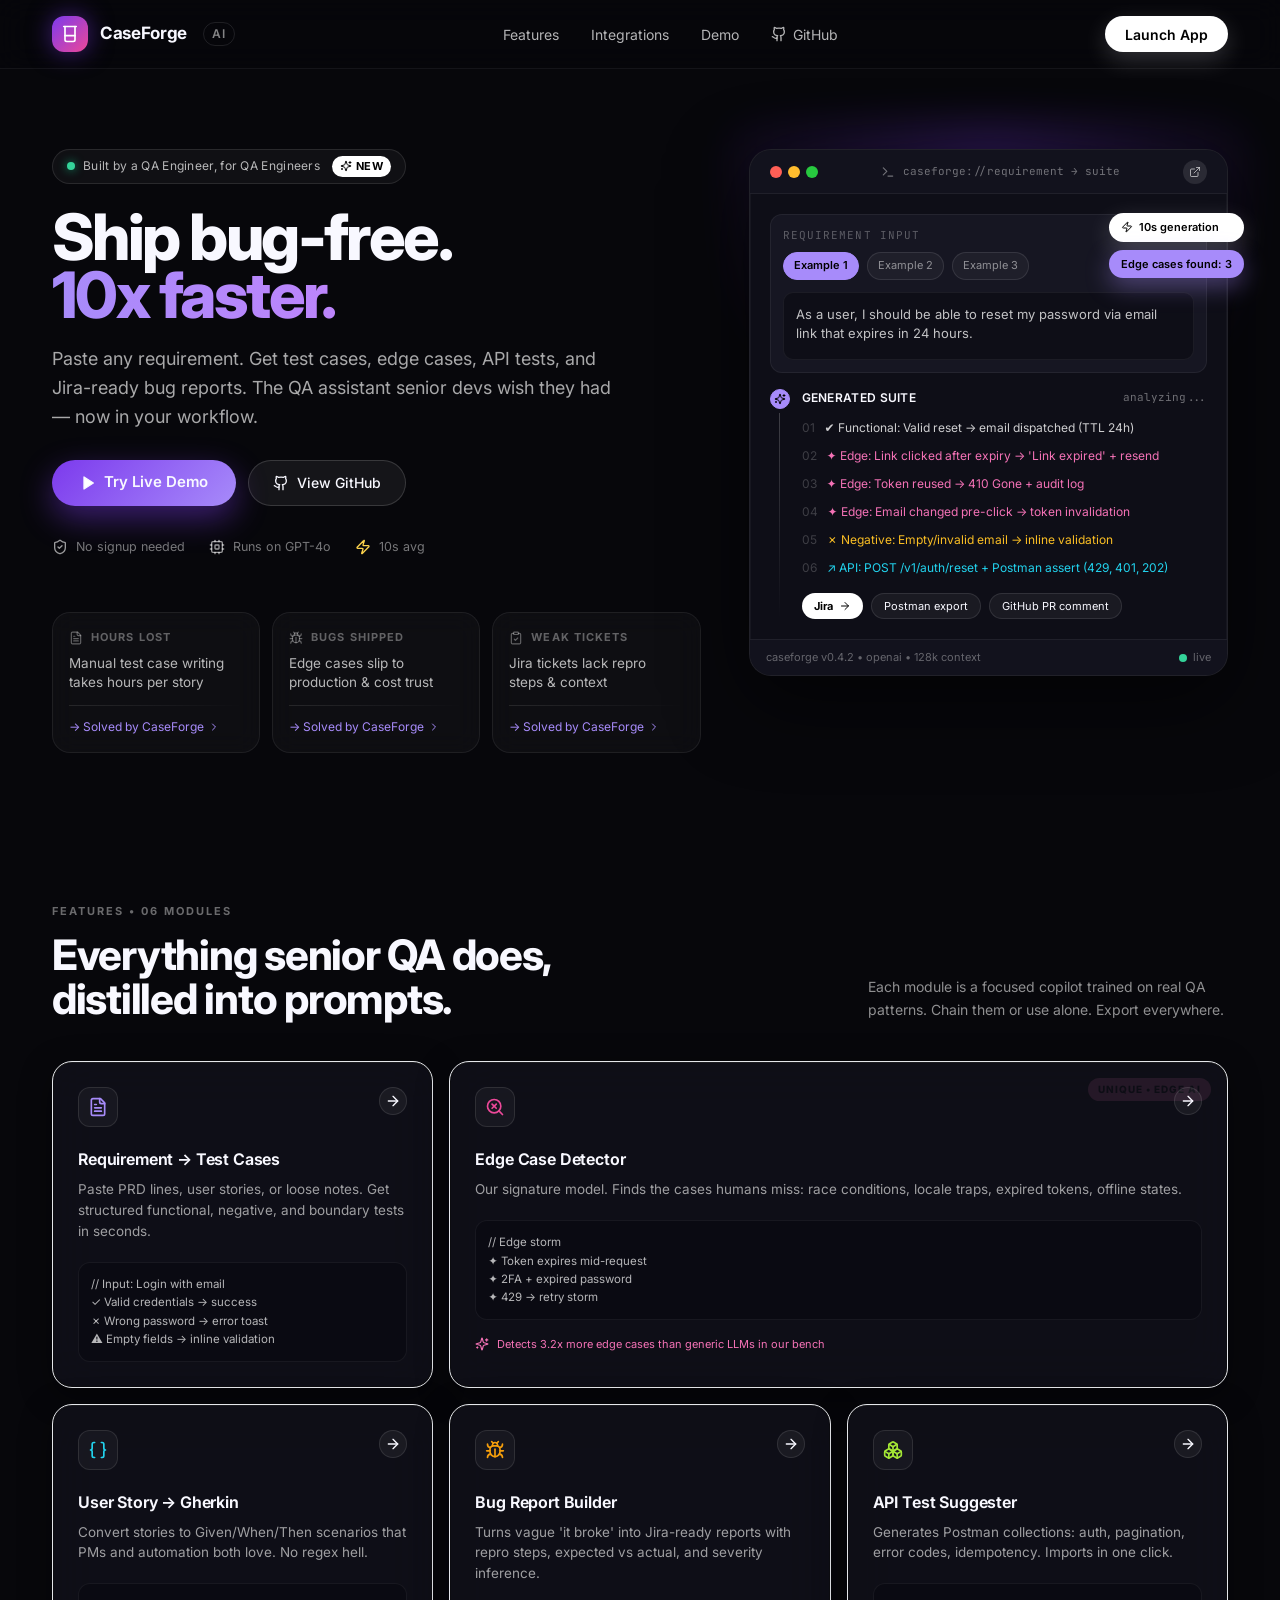
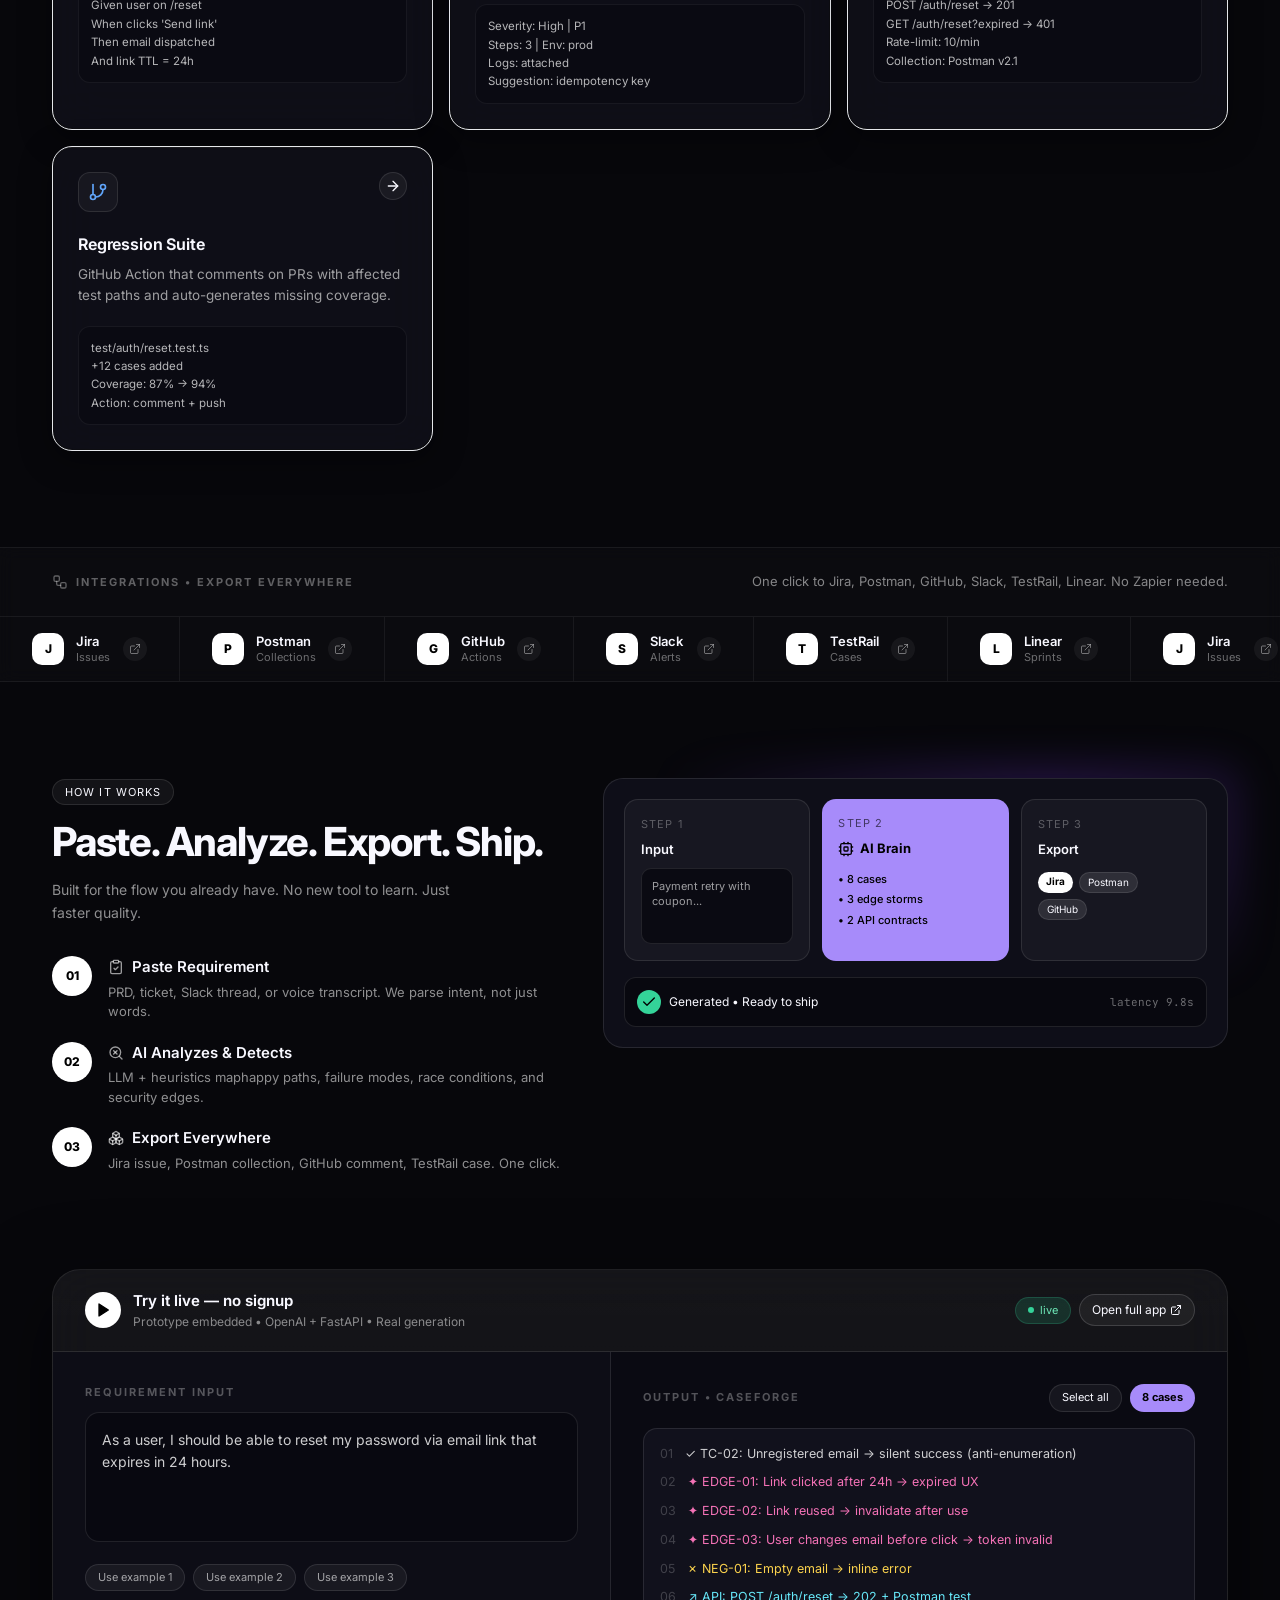
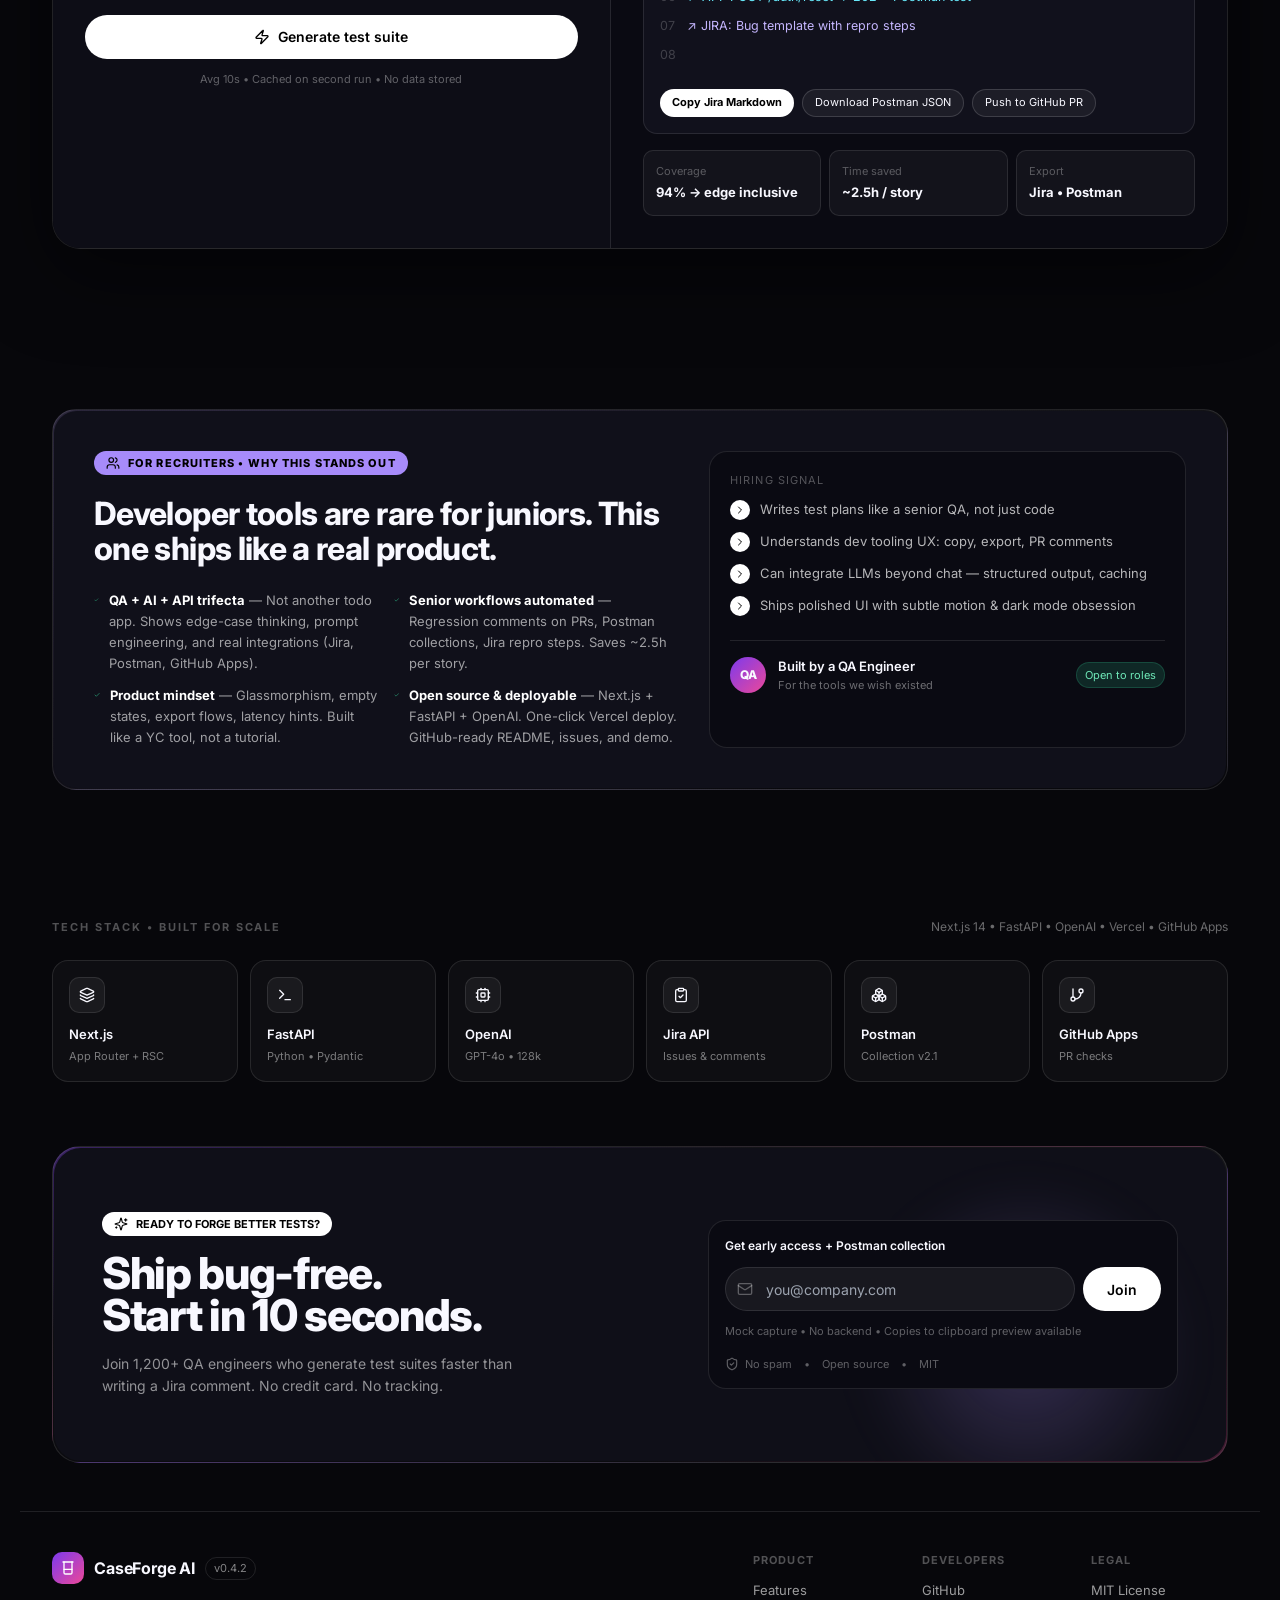
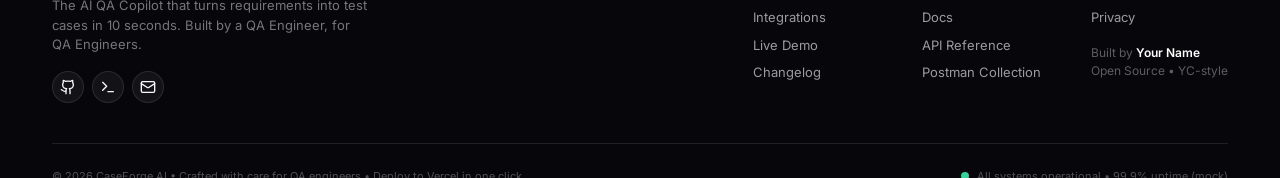
==== commit 04983328: "Backend deployed to Render, frontend connected live" ====
--- a/frontend/landing/index.html
+++ b/frontend/landing/index.html
@@ -3116,7 +3116,7 @@
             <div class="flex items-center gap-2"><span
                 class="inline-flex items-center gap-1.5 rounded-full bg-emerald-400/15 border border-emerald-400/20 px-3 py-1 text-[11px] text-emerald-300"><span
                   class="h-1.5 w-1.5 rounded-full bg-emerald-400 animate-pulse"></span>live</span><a
-                href="https://github.com/" target="_blank" rel="noopener"
+                href="https://caseforge-ai-app.vercel.app/" target="_blank" rel="noopener"
                 class="hidden sm:inline-flex h-8 items-center rounded-full border border-white/15 bg-white/5 px-3 text-[12px]">Open
                 full app <svg xmlns="http://www.w3.org/2000/svg" width="24" height="24" viewBox="0 0 24 24" fill="none"
                   stroke="currentColor" stroke-width="2" stroke-linecap="round" stroke-linejoin="round"
